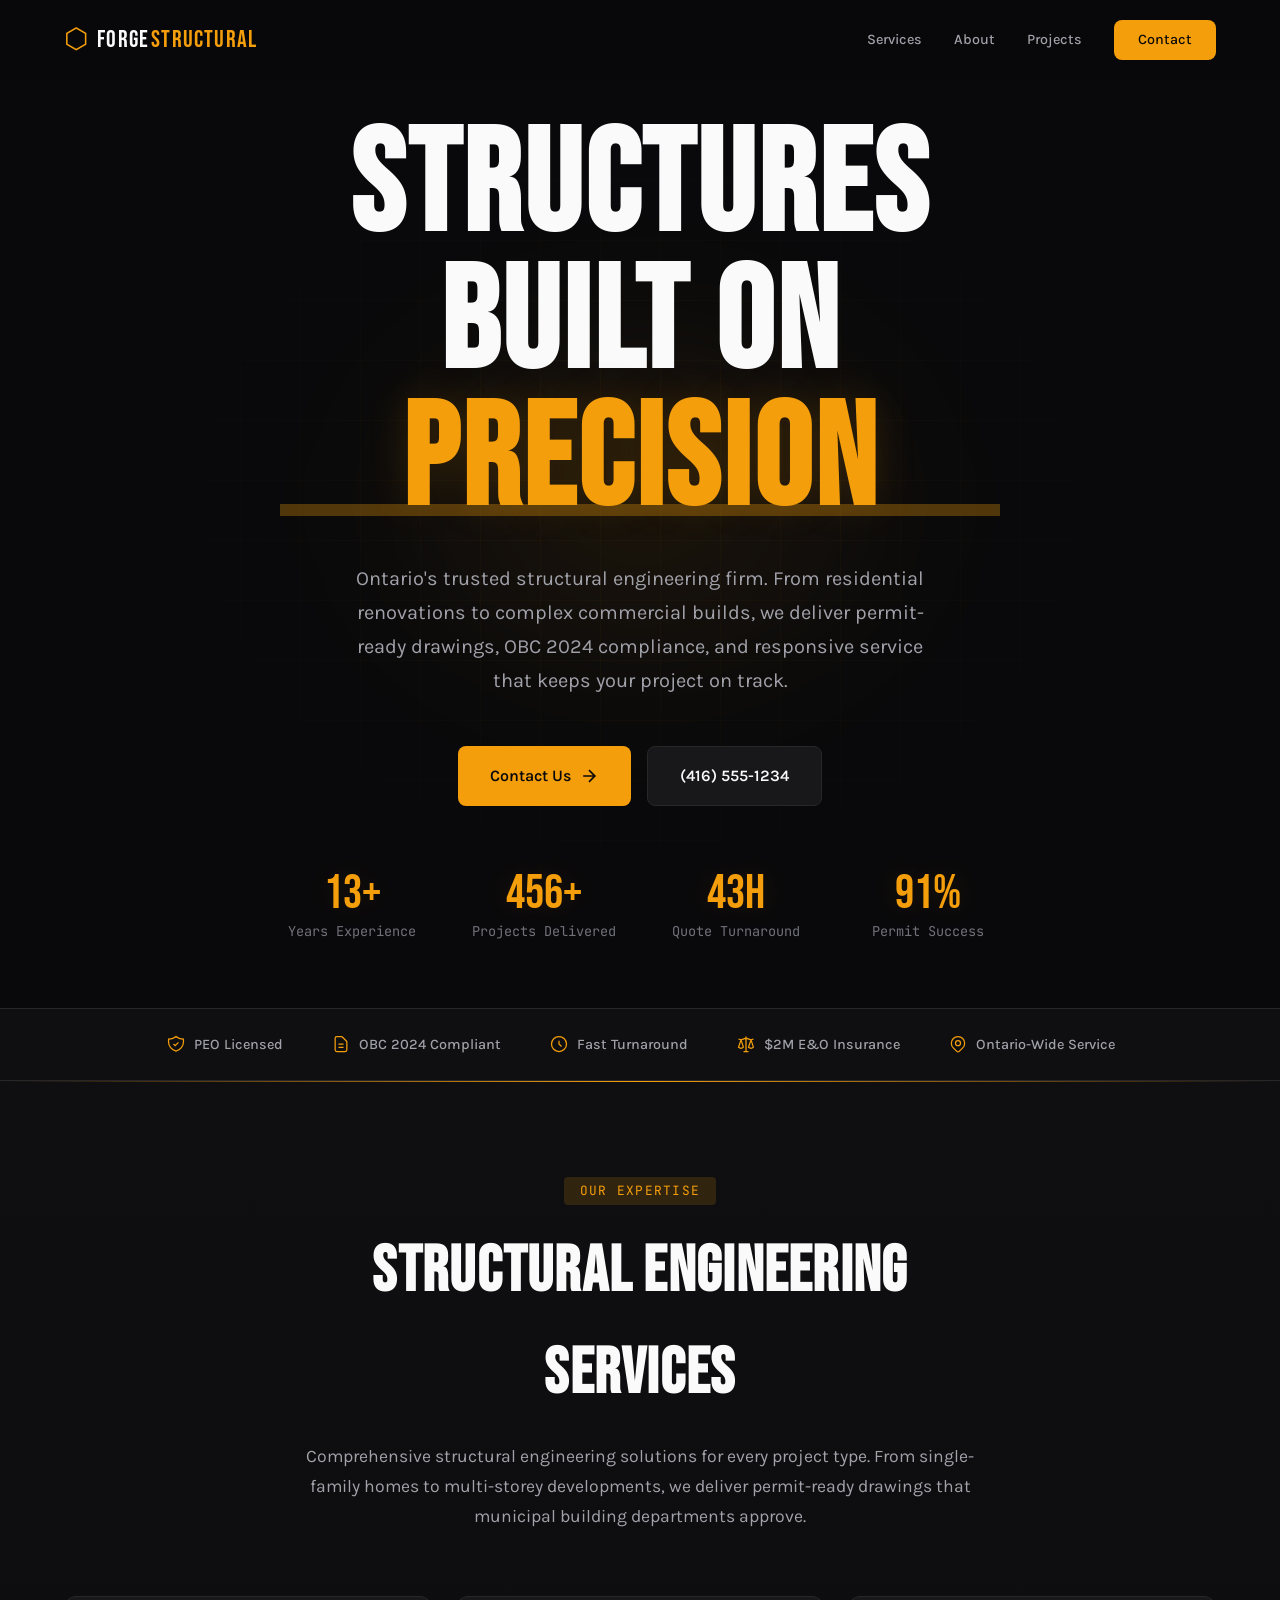
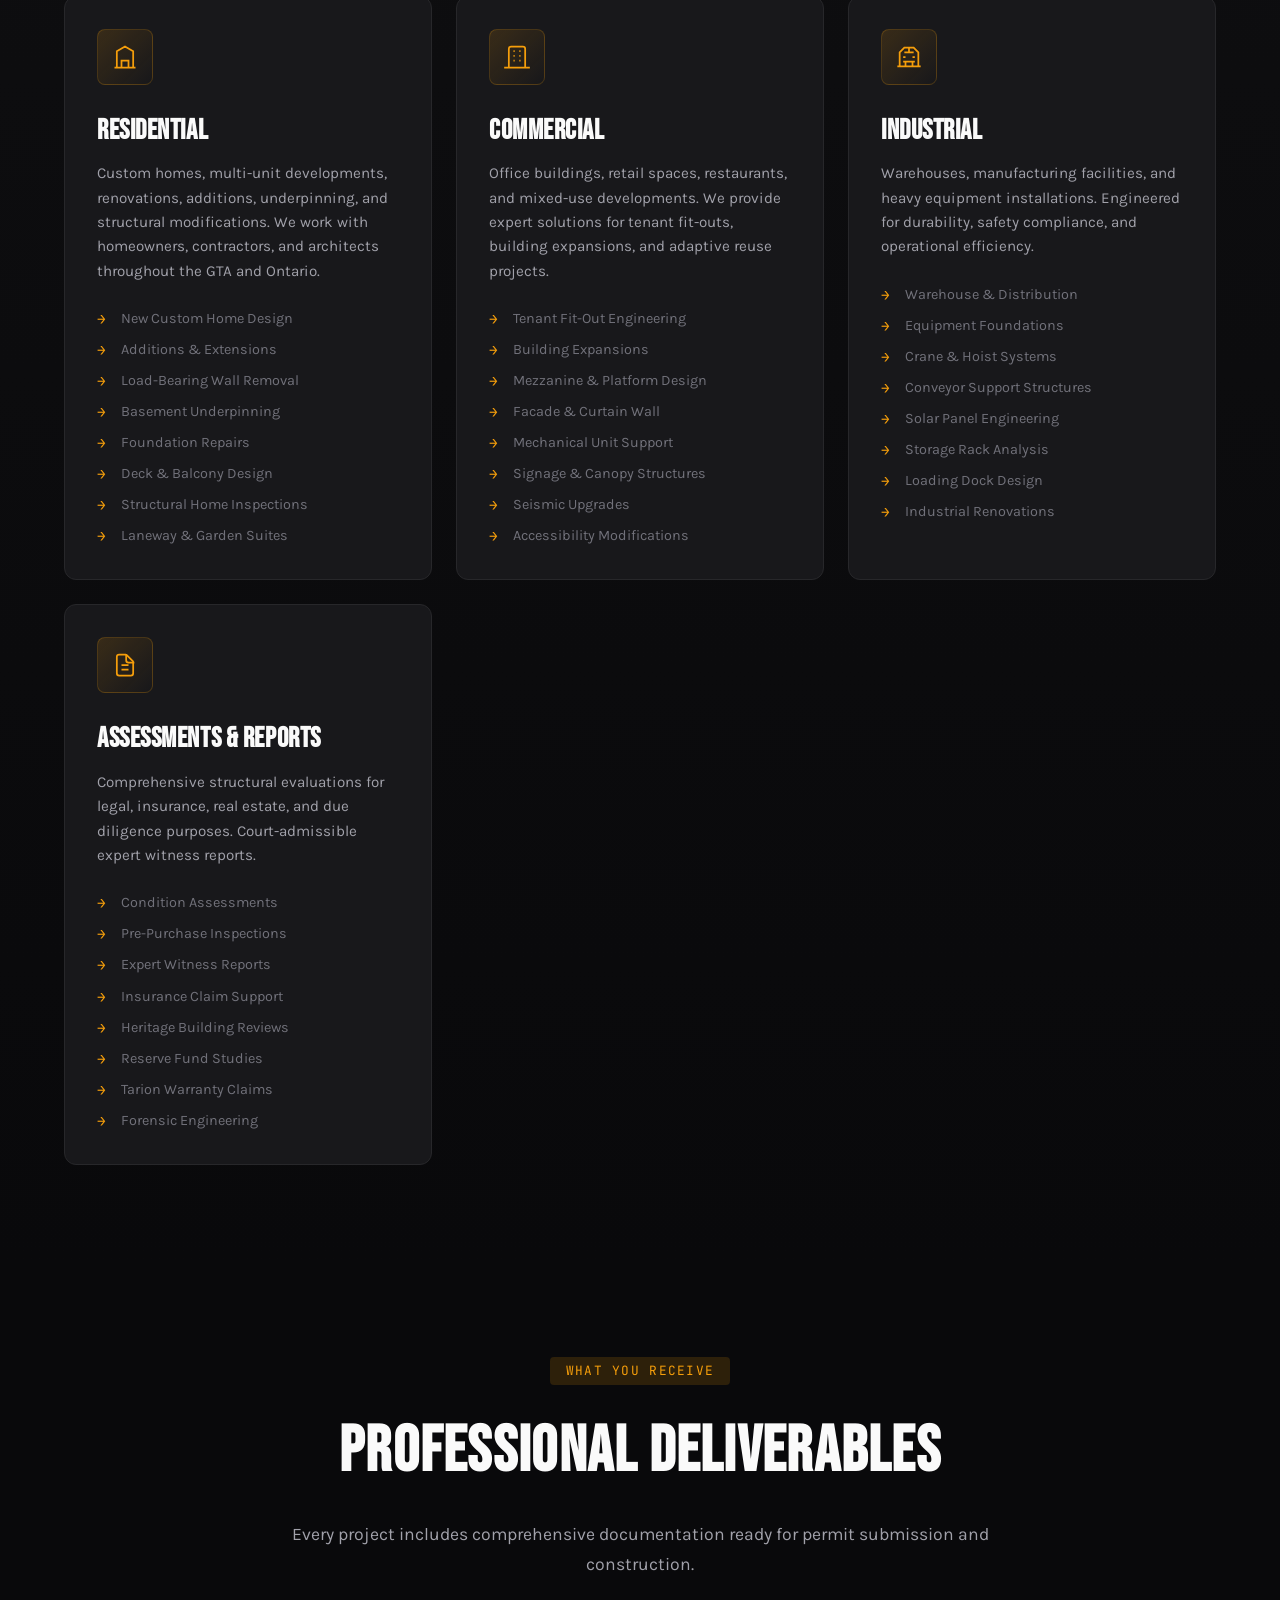
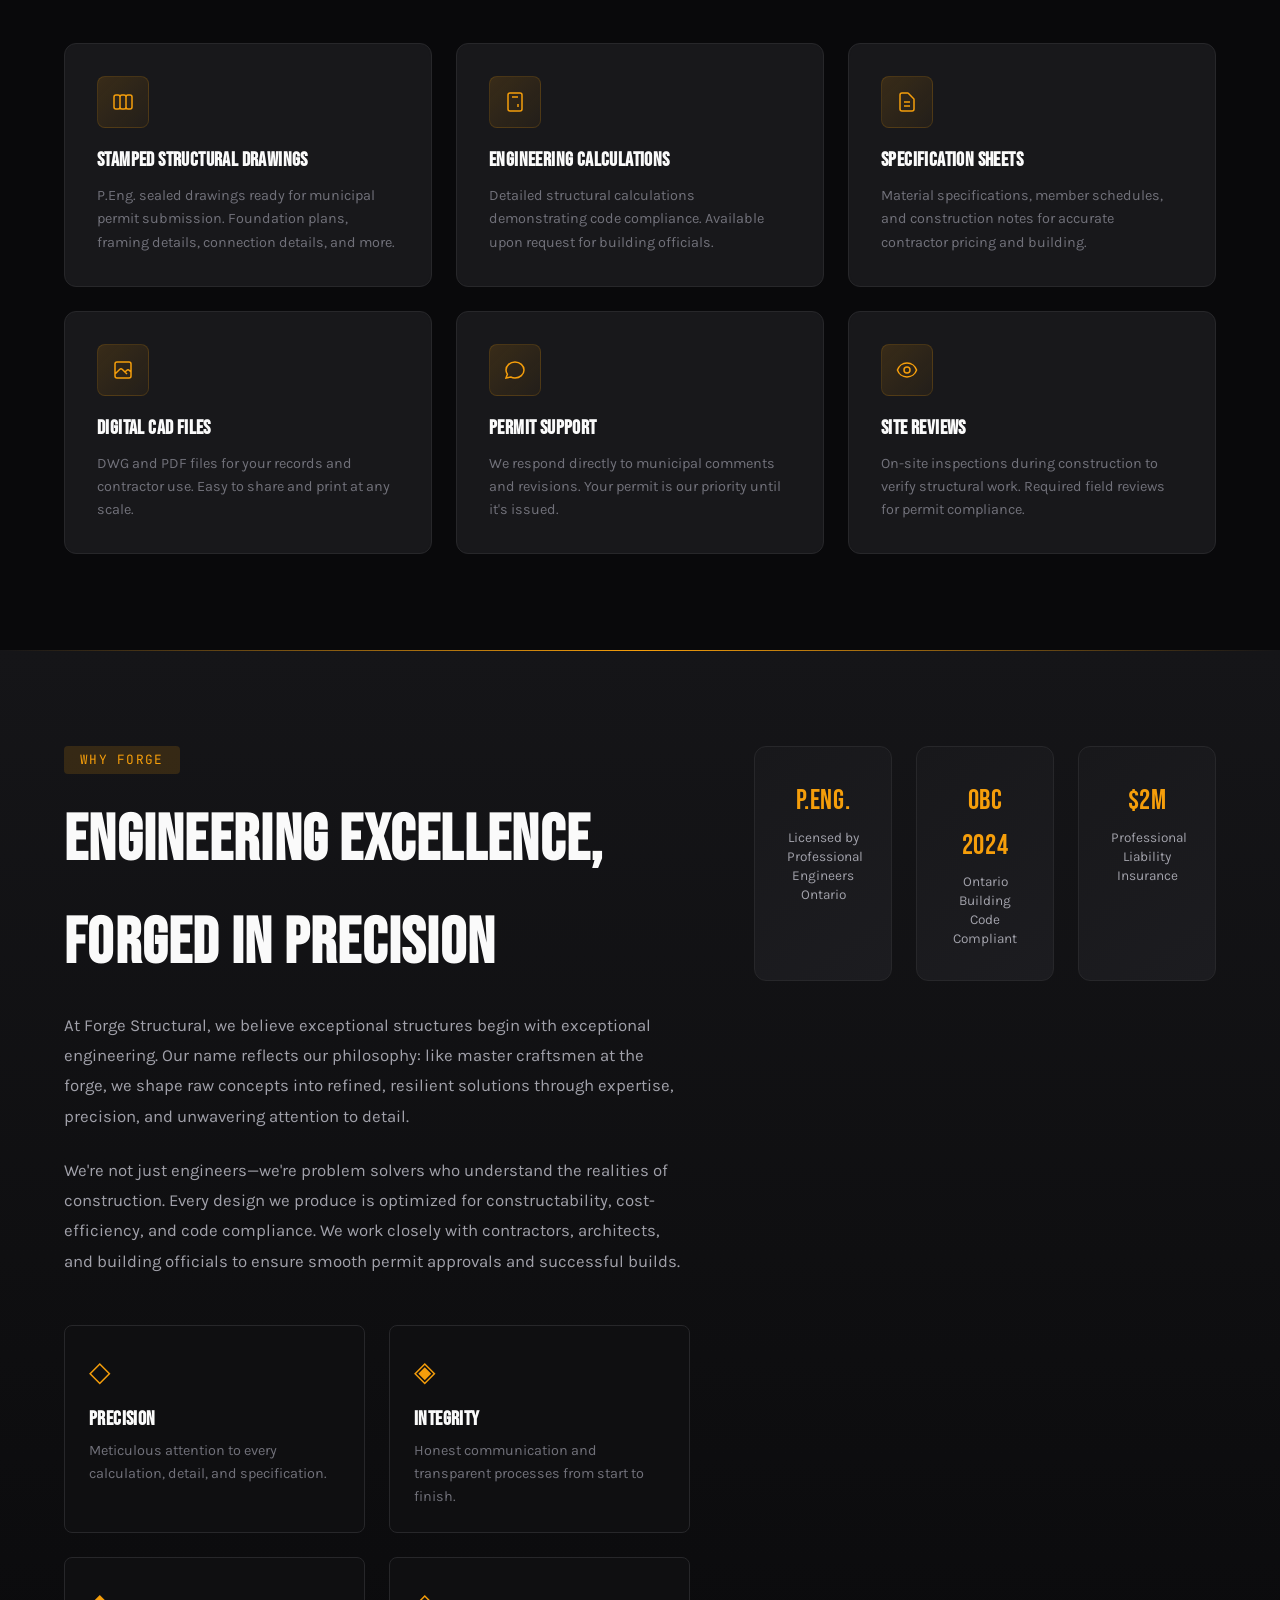
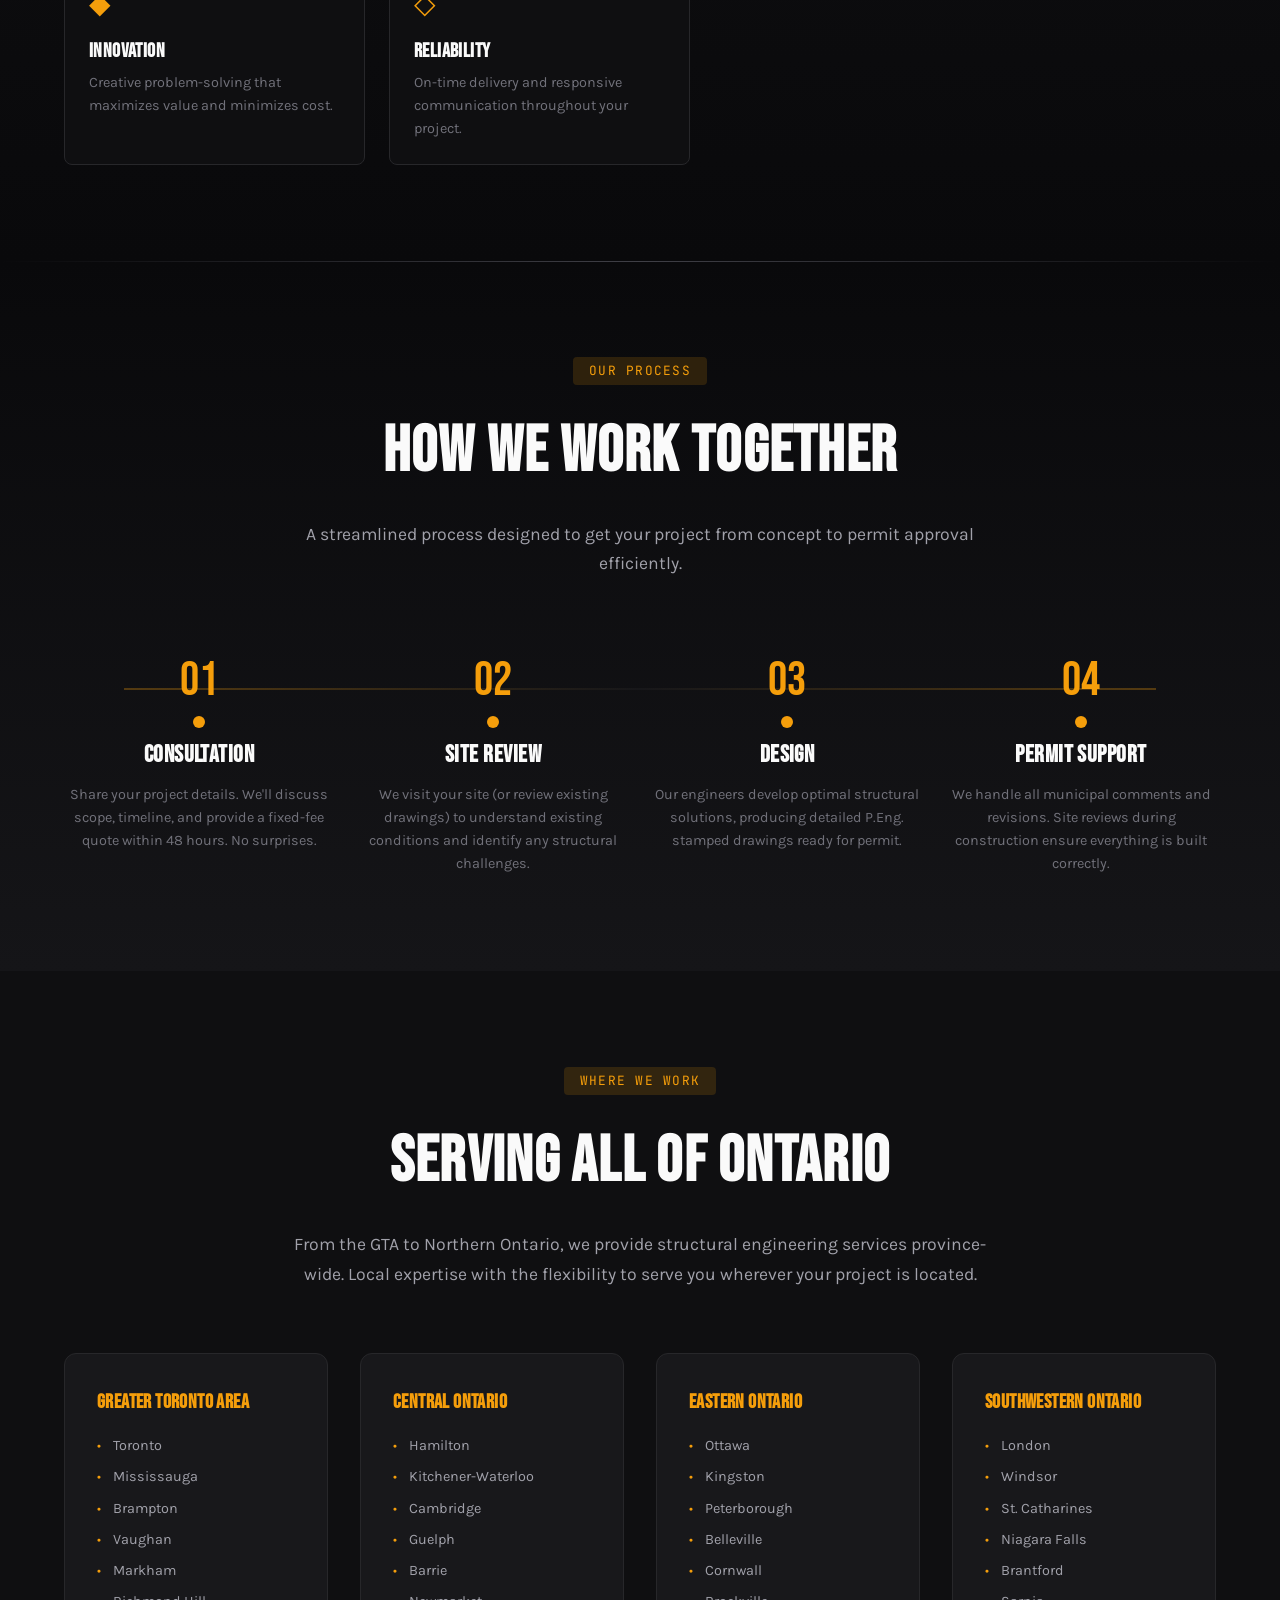
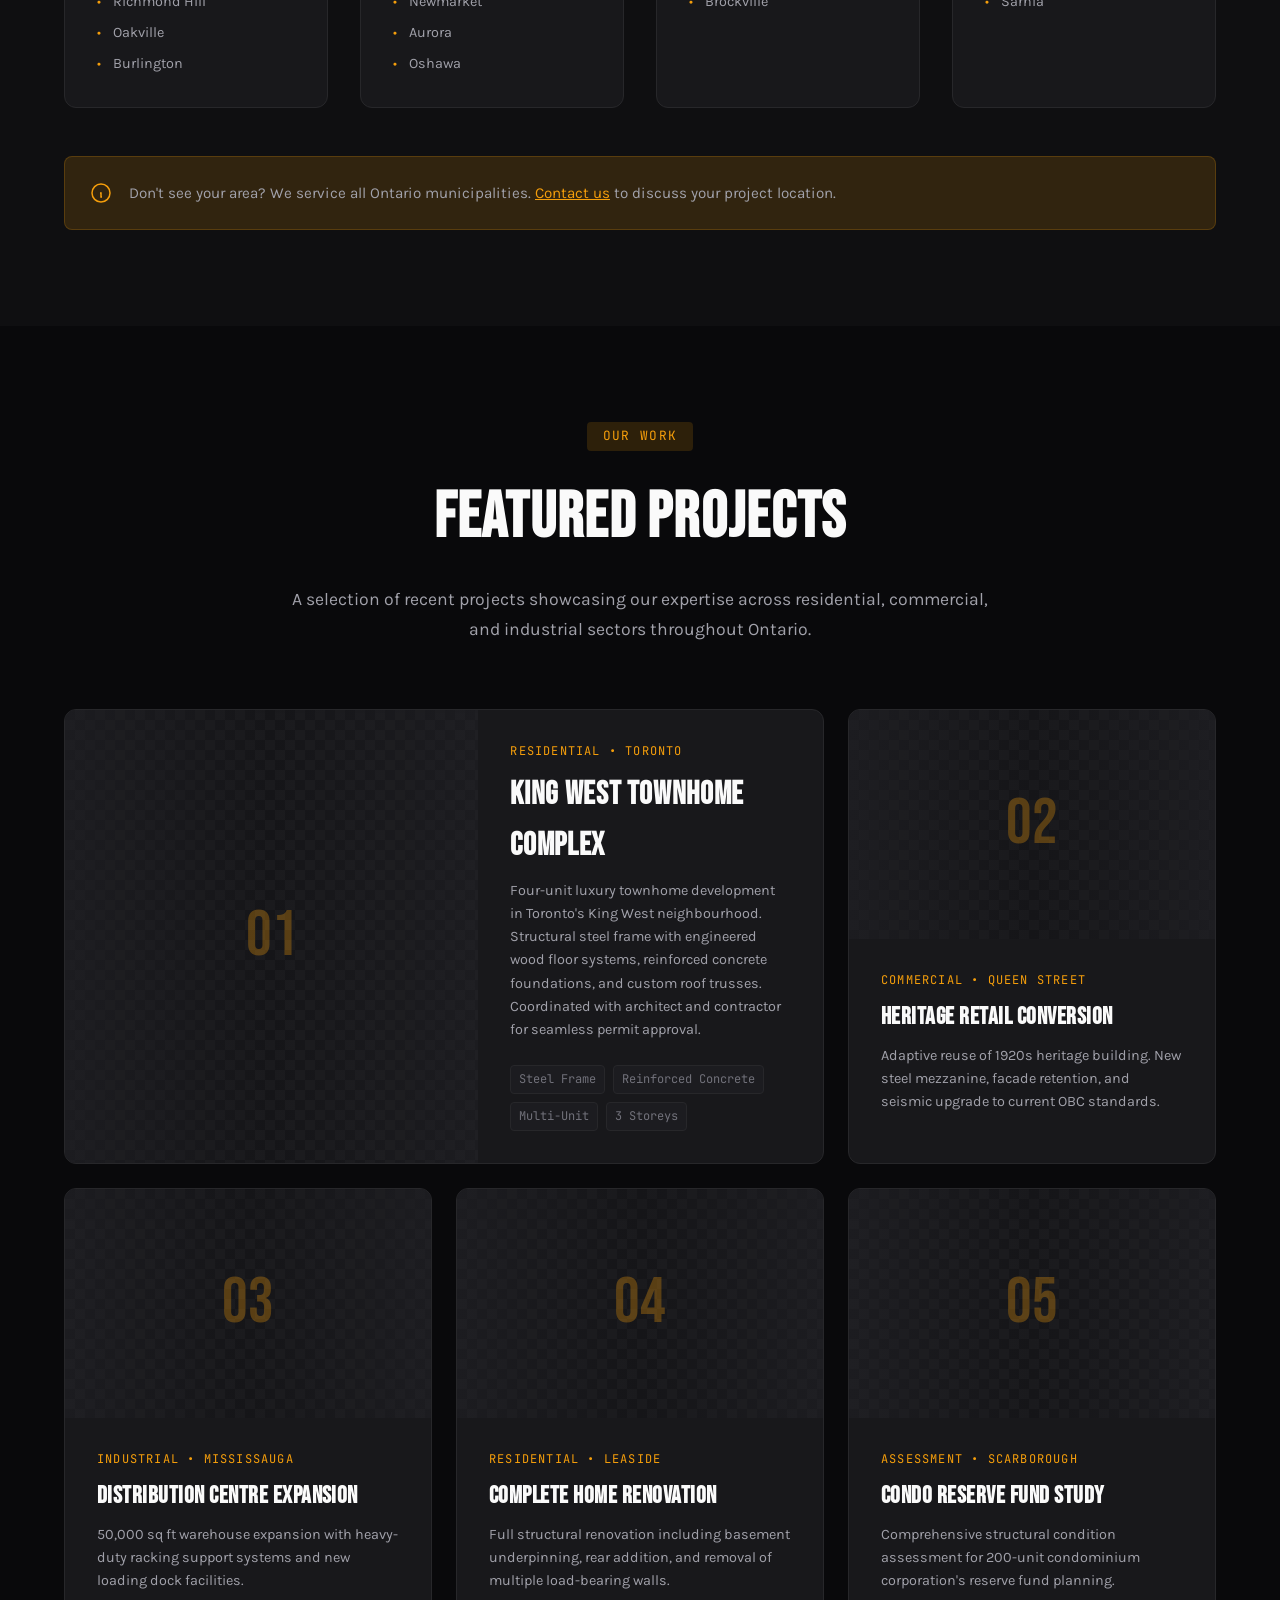
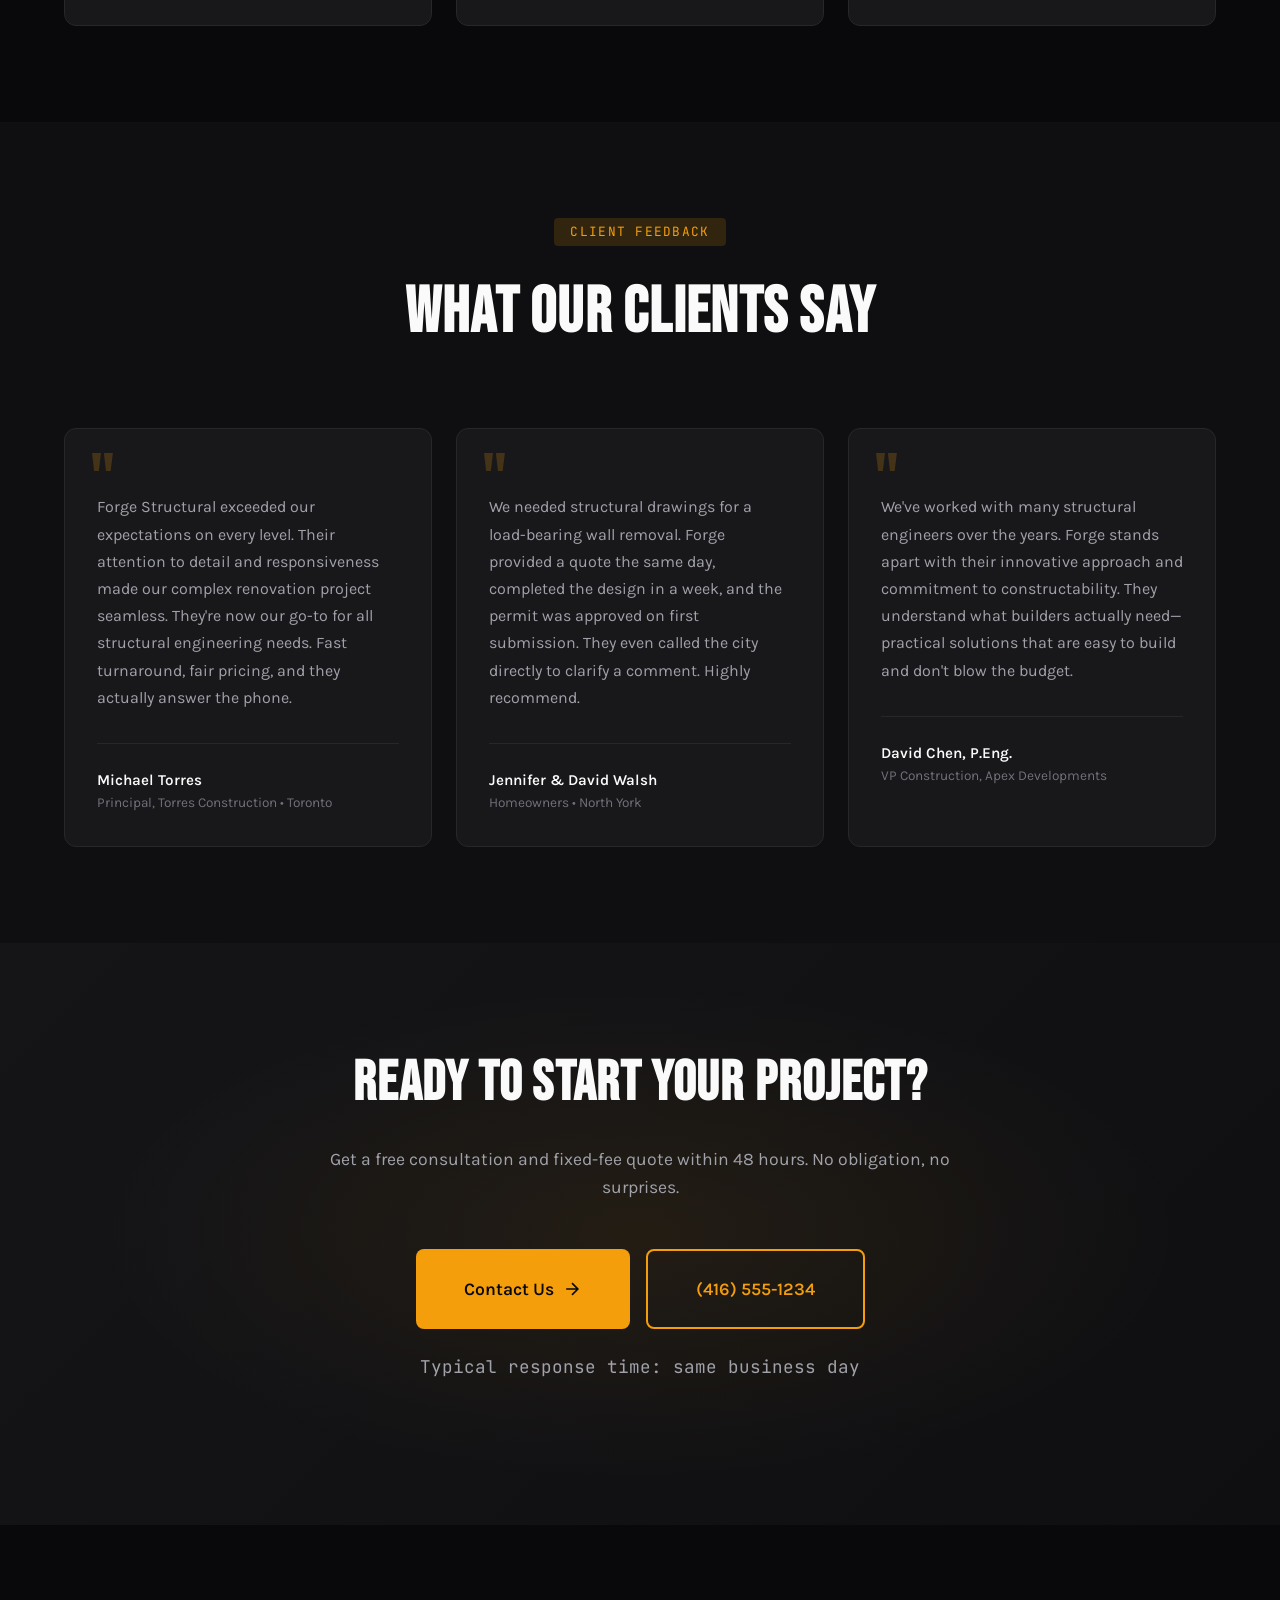
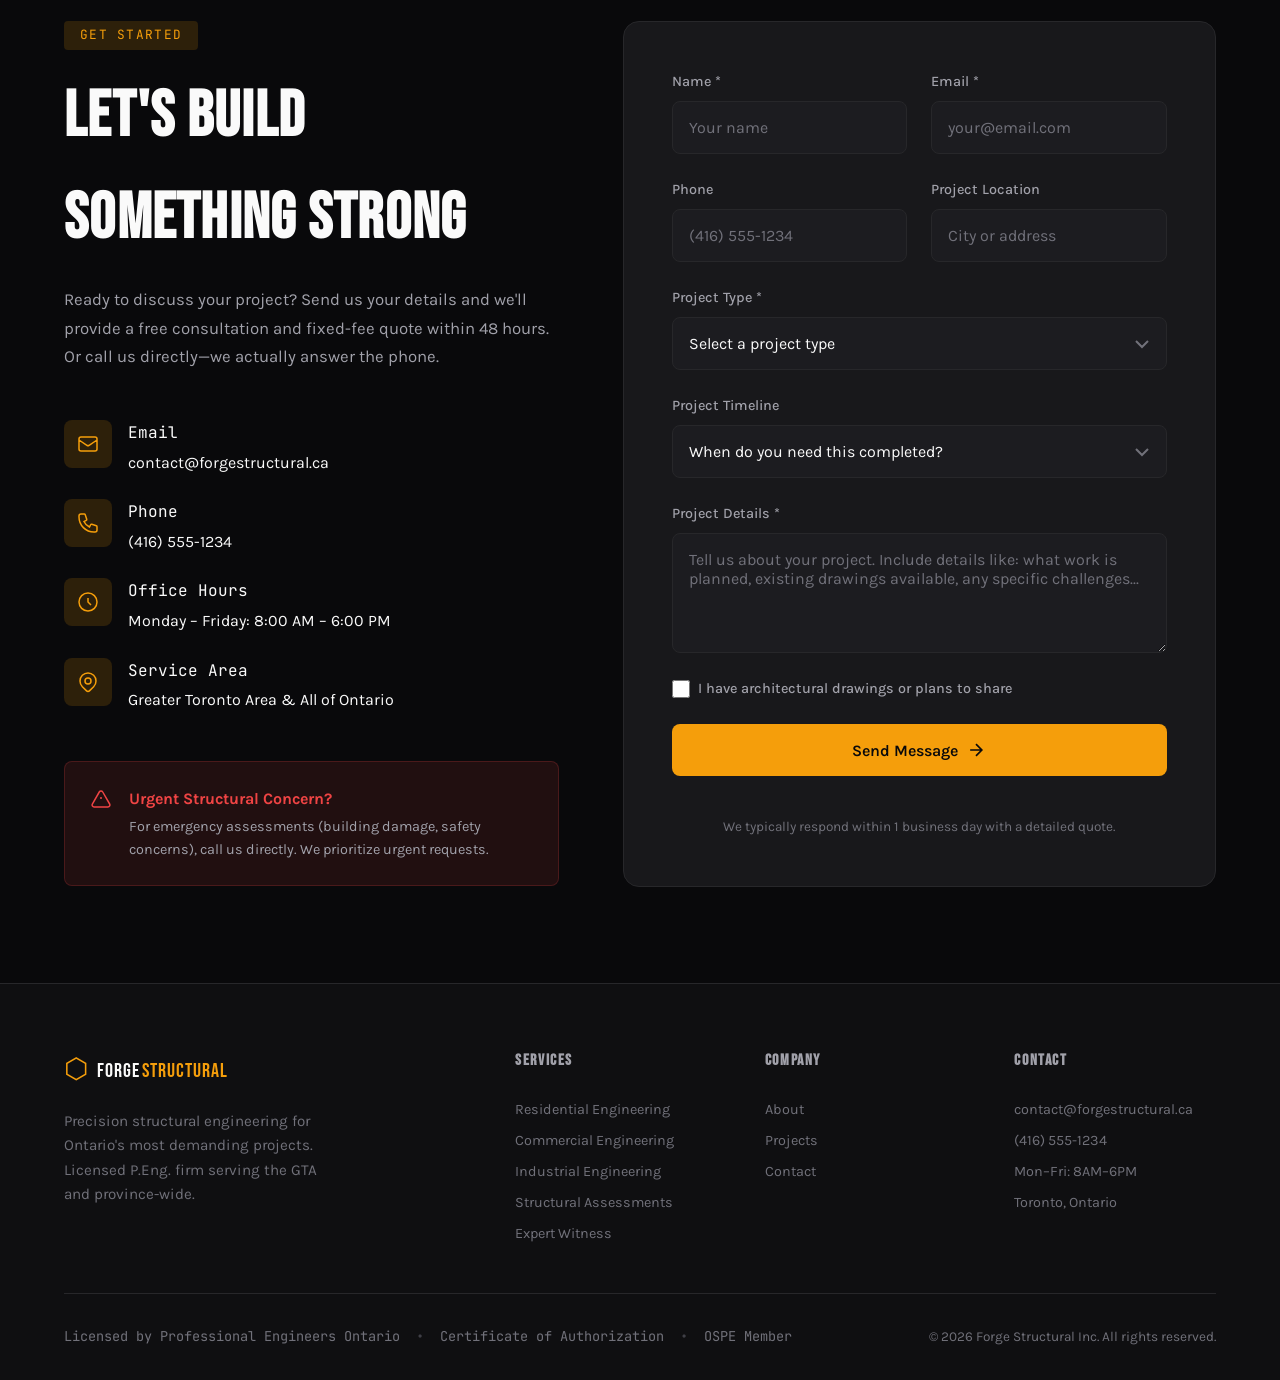
==== index.html @ 1874ff45 "fcx" ====
<!DOCTYPE html>
<html lang="en-CA">
<head>
    <meta charset="UTF-8">
    <meta name="viewport" content="width=device-width, initial-scale=1.0, maximum-scale=5.0">
    <title>Forge Structural</title>
    <link rel="icon" type="image/svg+xml" href="favicon.svg">
    <meta name="description" content="Ontario's trusted structural engineering firm. P.Eng. licensed, OBC 2024 compliant. Residential renovations, load-bearing wall removal, underpinning, commercial & industrial projects. Serving Toronto, GTA, Hamilton, Ottawa. Get permit-ready drawings in 1-2 weeks. Free consultation.">
    <meta name="keywords" content="structural engineer Ontario, structural engineer Toronto, structural engineer GTA, P.Eng Ontario, load bearing wall removal Toronto, basement underpinning Toronto, structural engineering firm Ontario, building permit drawings Ontario, residential structural engineer, commercial structural engineer, industrial structural engineer, structural assessment Ontario, expert witness structural engineer, laneway suite structural, garden suite engineer, OBC 2024 compliance, structural drawings permit, home renovation structural, addition structural engineer, foundation engineer Ontario, steel beam design Toronto, structural inspection Ontario">
    
    <!-- Canonical URL -->
    <link rel="canonical" href="https://forgestructural.ca/">
    
    <!-- Open Graph / Facebook -->
    <meta property="og:type" content="website">
    <meta property="og:url" content="https://forgestructural.ca/">
    <meta property="og:title" content="Structural Engineer Ontario | P.Eng. Licensed | Forge Structural">
    <meta property="og:description" content="Ontario's trusted structural engineering firm. P.Eng. licensed, OBC 2024 compliant. Permit-ready drawings for residential, commercial & industrial projects. Free consultation.">
    <meta property="og:image" content="https://forgestructural.ca/og-image.jpg">
    <meta property="og:locale" content="en_CA">
    <meta property="og:site_name" content="Forge Structural">
    
    <!-- Twitter -->
    <meta name="twitter:card" content="summary_large_image">
    <meta name="twitter:url" content="https://forgestructural.ca/">
    <meta name="twitter:title" content="Structural Engineer Ontario | P.Eng. Licensed | Forge Structural">
    <meta name="twitter:description" content="Ontario's trusted structural engineering firm. P.Eng. licensed, OBC 2024 compliant. Free consultation.">
    <meta name="twitter:image" content="https://forgestructural.ca/og-image.jpg">
    
    <!-- Additional SEO -->
    <meta name="robots" content="index, follow">
    <meta name="author" content="Forge Structural Inc.">
    <meta name="geo.region" content="CA-ON">
    <meta name="geo.placename" content="Toronto">
    <meta name="geo.position" content="43.6532;-79.3832">
    <meta name="ICBM" content="43.6532, -79.3832">
    
    <!-- Theme Color -->
    <meta name="theme-color" content="#09090b">
    <meta name="msapplication-TileColor" content="#f59e0b">
    
    <!-- Fonts -->
    <link rel="preconnect" href="https://fonts.googleapis.com">
    <link rel="preconnect" href="https://fonts.gstatic.com" crossorigin>
    <link href="https://fonts.googleapis.com/css2?family=Bebas+Neue&family=Karla:wght@400;500;600;700&family=JetBrains+Mono:wght@400;500&display=swap" rel="stylesheet">
    
    <link rel="stylesheet" href="styles.css">
    
    <!-- Structured Data / Schema.org -->
    <script type="application/ld+json">
    {
        "@context": "https://schema.org",
        "@type": "ProfessionalService",
        "name": "Forge Structural Inc.",
        "description": "Licensed P.Eng. structural engineering firm serving Ontario. Specializing in residential, commercial, and industrial structural engineering services.",
        "url": "https://forgestructural.ca",
        "telephone": "+1-416-555-1234",
        "email": "contact@forgestructural.ca",
        "address": {
            "@type": "PostalAddress",
            "addressLocality": "Toronto",
            "addressRegion": "ON",
            "addressCountry": "CA"
        },
        "geo": {
            "@type": "GeoCoordinates",
            "latitude": "43.6532",
            "longitude": "-79.3832"
        },
        "areaServed": [
            {"@type": "Province", "name": "Ontario"},
            {"@type": "City", "name": "Toronto"},
            {"@type": "City", "name": "Mississauga"},
            {"@type": "City", "name": "Hamilton"},
            {"@type": "City", "name": "Ottawa"}
        ],
        "serviceType": [
            "Structural Engineering",
            "Residential Structural Engineering",
            "Commercial Structural Engineering",
            "Industrial Structural Engineering",
            "Structural Assessment",
            "Building Permit Drawings",
            "Load Bearing Wall Removal",
            "Basement Underpinning",
            "Expert Witness Services"
        ],
        "priceRange": "$$",
        "openingHours": "Mo-Fr 08:00-18:00",
        "sameAs": [],
        "hasCredential": {
            "@type": "EducationalOccupationalCredential",
            "credentialCategory": "Professional License",
            "name": "Certificate of Authorization - Professional Engineers Ontario"
        }
    }
    </script>
    
</head>
<body>
    <!-- Skip Link for Accessibility -->
    <a href="#main-content" class="skip-link">Skip to main content</a>
    
    <!-- Navigation -->
    <nav class="nav" id="nav" role="navigation" aria-label="Main navigation">
        <div class="nav-container">
            <a href="#" class="nav-logo">
                <span class="logo-icon">⬡</span>
                <span class="logo-text">FORGE<span class="logo-accent">STRUCTURAL</span></span>
            </a>
            <div class="nav-links" id="nav-links">
                <a href="#services">Services</a>
                <a href="#about">About</a>
                <a href="#projects">Projects</a>
                <a href="#contact" class="nav-cta">Contact</a>
            </div>
            <button class="nav-toggle" id="nav-toggle" aria-label="Toggle navigation">
                <span></span>
                <span></span>
                <span></span>
            </button>
        </div>
    </nav>

    <!-- Hero Section -->
    <main id="main-content">
    <section class="hero" id="hero" aria-label="Welcome to Forge Structural">
        <div class="hero-bg">
            <div class="hero-grid"></div>
            <div class="hero-glow"></div>
        </div>
        <div class="hero-content">
            <h1 class="hero-title">
                <span class="title-line">Structures</span>
                <span class="title-line">Built on</span>
                <span class="title-line title-accent">Precision</span>
            </h1>
            <p class="hero-subtitle">
                Ontario's trusted structural engineering firm. From residential renovations to complex commercial builds, we deliver permit-ready drawings, OBC 2024 compliance, and responsive service that keeps your project on track.
            </p>
            <div class="hero-actions">
                <a href="#contact" class="btn btn-primary">
                    Contact Us
                    <svg width="20" height="20" viewBox="0 0 24 24" fill="none" stroke="currentColor" stroke-width="2">
                        <path d="M5 12h14M12 5l7 7-7 7"/>
                    </svg>
                </a>
                <a href="tel:+14165551234" class="btn btn-secondary">
                    (416) 555-1234
                </a>
            </div>
            <div class="hero-stats">
                <div class="stat">
                    <span class="stat-number">15+</span>
                    <span class="stat-label">Years Experience</span>
                </div>
                <div class="stat">
                    <span class="stat-number">500+</span>
                    <span class="stat-label">Projects Delivered</span>
                </div>
                <div class="stat">
                    <span class="stat-number">48h</span>
                    <span class="stat-label">Quote Turnaround</span>
                </div>
                <div class="stat">
                    <span class="stat-number">100%</span>
                    <span class="stat-label">Permit Success</span>
                </div>
            </div>
        </div>
    </section>

    <!-- Trust Bar -->
    <section class="trust-bar">
        <div class="container">
            <div class="trust-items">
                <div class="trust-item">
                    <svg viewBox="0 0 24 24" fill="none" stroke="currentColor" stroke-width="1.5">
                        <path d="M9 12l2 2 4-4m5.618-4.016A11.955 11.955 0 0112 2.944a11.955 11.955 0 01-8.618 3.04A12.02 12.02 0 003 9c0 5.591 3.824 10.29 9 11.622 5.176-1.332 9-6.03 9-11.622 0-1.042-.133-2.052-.382-3.016z"/>
                    </svg>
                    <span>PEO Licensed</span>
                </div>
                <div class="trust-item">
                    <svg viewBox="0 0 24 24" fill="none" stroke="currentColor" stroke-width="1.5">
                        <path d="M9 12h6m-6 4h6m2 5H7a2 2 0 01-2-2V5a2 2 0 012-2h5.586a1 1 0 01.707.293l5.414 5.414a1 1 0 01.293.707V19a2 2 0 01-2 2z"/>
                    </svg>
                    <span>OBC 2024 Compliant</span>
                </div>
                <div class="trust-item">
                    <svg viewBox="0 0 24 24" fill="none" stroke="currentColor" stroke-width="1.5">
                        <path d="M12 8v4l3 3m6-3a9 9 0 11-18 0 9 9 0 0118 0z"/>
                    </svg>
                    <span>Fast Turnaround</span>
                </div>
                <div class="trust-item">
                    <svg viewBox="0 0 24 24" fill="none" stroke="currentColor" stroke-width="1.5">
                        <path d="M3 6l3 1m0 0l-3 9a5.002 5.002 0 006.001 0M6 7l3 9M6 7l6-2m6 2l3-1m-3 1l-3 9a5.002 5.002 0 006.001 0M18 7l3 9m-3-9l-6-2m0-2v2m0 16V5m0 16H9m3 0h3"/>
                    </svg>
                    <span>$2M E&O Insurance</span>
                </div>
                <div class="trust-item">
                    <svg viewBox="0 0 24 24" fill="none" stroke="currentColor" stroke-width="1.5">
                        <path d="M17.657 16.657L13.414 20.9a1.998 1.998 0 01-2.827 0l-4.244-4.243a8 8 0 1111.314 0z"/>
                        <path d="M15 11a3 3 0 11-6 0 3 3 0 016 0z"/>
                    </svg>
                    <span>Ontario-Wide Service</span>
                </div>
            </div>
        </div>
    </section>

    <!-- Services Section -->
    <section class="services" id="services">
        <div class="container">
            <div class="section-header">
                <span class="section-tag">Our Expertise</span>
                <h2 class="section-title">Structural Engineering Services</h2>
                <p class="section-description">
                    Comprehensive structural engineering solutions for every project type. From single-family homes to multi-storey developments, we deliver permit-ready drawings that municipal building departments approve.
                </p>
            </div>
            
            <div class="services-grid">
                <div class="service-card">
                    <div class="service-icon">
                        <svg viewBox="0 0 24 24" fill="none" stroke="currentColor" stroke-width="1.5">
                            <path d="M3 21h18M5 21V7l7-4 7 4v14M9 21v-6h6v6M9 9h.01M15 9h.01M9 13h.01M15 13h.01"/>
                        </svg>
                    </div>
                    <h3 class="service-title">Residential</h3>
                    <p class="service-desc">Custom homes, multi-unit developments, renovations, additions, underpinning, and structural modifications. We work with homeowners, contractors, and architects throughout the GTA and Ontario.</p>
                    <ul class="service-list">
                        <li>New Custom Home Design</li>
                        <li>Additions & Extensions</li>
                        <li>Load-Bearing Wall Removal</li>
                        <li>Basement Underpinning</li>
                        <li>Foundation Repairs</li>
                        <li>Deck & Balcony Design</li>
                        <li>Structural Home Inspections</li>
                        <li>Laneway & Garden Suites</li>
                    </ul>
                </div>

                <div class="service-card">
                    <div class="service-icon">
                        <svg viewBox="0 0 24 24" fill="none" stroke="currentColor" stroke-width="1.5">
                            <path d="M19 21V5a2 2 0 00-2-2H7a2 2 0 00-2 2v16M1 21h22M9 7h1M9 11h1M9 15h1M14 7h1M14 11h1M14 15h1"/>
                        </svg>
                    </div>
                    <h3 class="service-title">Commercial</h3>
                    <p class="service-desc">Office buildings, retail spaces, restaurants, and mixed-use developments. We provide expert solutions for tenant fit-outs, building expansions, and adaptive reuse projects.</p>
                    <ul class="service-list">
                        <li>Tenant Fit-Out Engineering</li>
                        <li>Building Expansions</li>
                        <li>Mezzanine & Platform Design</li>
                        <li>Facade & Curtain Wall</li>
                        <li>Mechanical Unit Support</li>
                        <li>Signage & Canopy Structures</li>
                        <li>Seismic Upgrades</li>
                        <li>Accessibility Modifications</li>
                    </ul>
                </div>

                <div class="service-card">
                    <div class="service-icon">
                        <svg viewBox="0 0 24 24" fill="none" stroke="currentColor" stroke-width="1.5">
                            <path d="M2 20h20M4 20V8l4-4h8l4 4v12M12 4v4M8 8h8M9 20v-4h6v4M7 12h2M15 12h2M7 16h2M15 16h2"/>
                        </svg>
                    </div>
                    <h3 class="service-title">Industrial</h3>
                    <p class="service-desc">Warehouses, manufacturing facilities, and heavy equipment installations. Engineered for durability, safety compliance, and operational efficiency.</p>
                    <ul class="service-list">
                        <li>Warehouse & Distribution</li>
                        <li>Equipment Foundations</li>
                        <li>Crane & Hoist Systems</li>
                        <li>Conveyor Support Structures</li>
                        <li>Solar Panel Engineering</li>
                        <li>Storage Rack Analysis</li>
                        <li>Loading Dock Design</li>
                        <li>Industrial Renovations</li>
                    </ul>
                </div>

                <div class="service-card">
                    <div class="service-icon">
                        <svg viewBox="0 0 24 24" fill="none" stroke="currentColor" stroke-width="1.5">
                            <path d="M9 12h6M9 16h6M17 21H7a2 2 0 01-2-2V5a2 2 0 012-2h5.586a1 1 0 01.707.293l5.414 5.414a1 1 0 01.293.707V19a2 2 0 01-2 2z"/>
                            <path d="M13 3v5a2 2 0 002 2h5"/>
                        </svg>
                    </div>
                    <h3 class="service-title">Assessments & Reports</h3>
                    <p class="service-desc">Comprehensive structural evaluations for legal, insurance, real estate, and due diligence purposes. Court-admissible expert witness reports.</p>
                    <ul class="service-list">
                        <li>Condition Assessments</li>
                        <li>Pre-Purchase Inspections</li>
                        <li>Expert Witness Reports</li>
                        <li>Insurance Claim Support</li>
                        <li>Heritage Building Reviews</li>
                        <li>Reserve Fund Studies</li>
                        <li>Tarion Warranty Claims</li>
                        <li>Forensic Engineering</li>
                    </ul>
                </div>
            </div>
        </div>
    </section>

    <!-- What You Get Section -->
    <section class="deliverables">
        <div class="container">
            <div class="section-header">
                <span class="section-tag">What You Receive</span>
                <h2 class="section-title">Professional Deliverables</h2>
                <p class="section-description">Every project includes comprehensive documentation ready for permit submission and construction.</p>
            </div>
            
            <div class="deliverables-grid">
                <div class="deliverable-item">
                    <div class="deliverable-icon">
                        <svg viewBox="0 0 24 24" fill="none" stroke="currentColor" stroke-width="1.5">
                            <path d="M9 17V7m0 10a2 2 0 01-2 2H5a2 2 0 01-2-2V7a2 2 0 012-2h2a2 2 0 012 2m0 10a2 2 0 002 2h2a2 2 0 002-2M9 7a2 2 0 012-2h2a2 2 0 012 2m0 10V7m0 10a2 2 0 002 2h2a2 2 0 002-2V7a2 2 0 00-2-2h-2a2 2 0 00-2 2"/>
                        </svg>
                    </div>
                    <h4>Stamped Structural Drawings</h4>
                    <p>P.Eng. sealed drawings ready for municipal permit submission. Foundation plans, framing details, connection details, and more.</p>
                </div>
                <div class="deliverable-item">
                    <div class="deliverable-icon">
                        <svg viewBox="0 0 24 24" fill="none" stroke="currentColor" stroke-width="1.5">
                            <path d="M9 7h6m0 10v-3m-3 3h.01M9 17h.01M9 14h.01M12 14h.01M15 11h.01M12 11h.01M9 11h.01M7 21h10a2 2 0 002-2V5a2 2 0 00-2-2H7a2 2 0 00-2 2v14a2 2 0 002 2z"/>
                        </svg>
                    </div>
                    <h4>Engineering Calculations</h4>
                    <p>Detailed structural calculations demonstrating code compliance. Available upon request for building officials.</p>
                </div>
                <div class="deliverable-item">
                    <div class="deliverable-icon">
                        <svg viewBox="0 0 24 24" fill="none" stroke="currentColor" stroke-width="1.5">
                            <path d="M9 12h6m-6 4h6m2 5H7a2 2 0 01-2-2V5a2 2 0 012-2h5.586a1 1 0 01.707.293l5.414 5.414a1 1 0 01.293.707V19a2 2 0 01-2 2z"/>
                        </svg>
                    </div>
                    <h4>Specification Sheets</h4>
                    <p>Material specifications, member schedules, and construction notes for accurate contractor pricing and building.</p>
                </div>
                <div class="deliverable-item">
                    <div class="deliverable-icon">
                        <svg viewBox="0 0 24 24" fill="none" stroke="currentColor" stroke-width="1.5">
                            <path d="M4 16l4.586-4.586a2 2 0 012.828 0L16 16m-2-2l1.586-1.586a2 2 0 012.828 0L20 14m-6-6h.01M6 20h12a2 2 0 002-2V6a2 2 0 00-2-2H6a2 2 0 00-2 2v12a2 2 0 002 2z"/>
                        </svg>
                    </div>
                    <h4>Digital CAD Files</h4>
                    <p>DWG and PDF files for your records and contractor use. Easy to share and print at any scale.</p>
                </div>
                <div class="deliverable-item">
                    <div class="deliverable-icon">
                        <svg viewBox="0 0 24 24" fill="none" stroke="currentColor" stroke-width="1.5">
                            <path d="M8 12h.01M12 12h.01M16 12h.01M21 12c0 4.418-4.03 8-9 8a9.863 9.863 0 01-4.255-.949L3 20l1.395-3.72C3.512 15.042 3 13.574 3 12c0-4.418 4.03-8 9-8s9 3.582 9 8z"/>
                        </svg>
                    </div>
                    <h4>Permit Support</h4>
                    <p>We respond directly to municipal comments and revisions. Your permit is our priority until it's issued.</p>
                </div>
                <div class="deliverable-item">
                    <div class="deliverable-icon">
                        <svg viewBox="0 0 24 24" fill="none" stroke="currentColor" stroke-width="1.5">
                            <path d="M15 12a3 3 0 11-6 0 3 3 0 016 0z"/>
                            <path d="M2.458 12C3.732 7.943 7.523 5 12 5c4.478 0 8.268 2.943 9.542 7-1.274 4.057-5.064 7-9.542 7-4.477 0-8.268-2.943-9.542-7z"/>
                        </svg>
                    </div>
                    <h4>Site Reviews</h4>
                    <p>On-site inspections during construction to verify structural work. Required field reviews for permit compliance.</p>
                </div>
            </div>
        </div>
    </section>

    <!-- About Section -->
    <section class="about" id="about">
        <div class="container">
            <div class="about-grid">
                <div class="about-content">
                    <span class="section-tag">Why Forge</span>
                    <h2 class="section-title">Engineering Excellence,<br>Forged in Precision</h2>
                    <p class="about-text">
                        At Forge Structural, we believe exceptional structures begin with exceptional engineering. Our name reflects our philosophy: like master craftsmen at the forge, we shape raw concepts into refined, resilient solutions through expertise, precision, and unwavering attention to detail.
                    </p>
                    <p class="about-text">
                        We're not just engineers—we're problem solvers who understand the realities of construction. Every design we produce is optimized for constructability, cost-efficiency, and code compliance. We work closely with contractors, architects, and building officials to ensure smooth permit approvals and successful builds.
                    </p>
                    
                    <div class="values-grid">
                        <div class="value-item">
                            <div class="value-icon">◇</div>
                            <h4>Precision</h4>
                            <p>Meticulous attention to every calculation, detail, and specification.</p>
                        </div>
                        <div class="value-item">
                            <div class="value-icon">◈</div>
                            <h4>Integrity</h4>
                            <p>Honest communication and transparent processes from start to finish.</p>
                        </div>
                        <div class="value-item">
                            <div class="value-icon">◆</div>
                            <h4>Innovation</h4>
                            <p>Creative problem-solving that maximizes value and minimizes cost.</p>
                        </div>
                        <div class="value-item">
                            <div class="value-icon">◇</div>
                            <h4>Reliability</h4>
                            <p>On-time delivery and responsive communication throughout your project.</p>
                        </div>
                    </div>
                </div>
                
                <div class="about-credentials">
                    <div class="credential-card">
                        <div class="credential-number">P.Eng.</div>
                        <div class="credential-label">Licensed by Professional Engineers Ontario</div>
                    </div>
                    <div class="credential-card">
                        <div class="credential-number">OBC 2024</div>
                        <div class="credential-label">Ontario Building Code Compliant</div>
                    </div>
                    <div class="credential-card">
                        <div class="credential-number">$2M</div>
                        <div class="credential-label">Professional Liability Insurance</div>
                    </div>
                </div>
            </div>
        </div>
    </section>

    <!-- Process Section -->
    <section class="process">
        <div class="container">
            <div class="section-header">
                <span class="section-tag">Our Process</span>
                <h2 class="section-title">How We Work Together</h2>
                <p class="section-description">A streamlined process designed to get your project from concept to permit approval efficiently.</p>
            </div>
            
            <div class="process-timeline">
                <div class="process-step">
                    <div class="step-number">01</div>
                    <h3>Consultation</h3>
                    <p>Share your project details. We'll discuss scope, timeline, and provide a fixed-fee quote within 48 hours. No surprises.</p>
                </div>
                <div class="process-step">
                    <div class="step-number">02</div>
                    <h3>Site Review</h3>
                    <p>We visit your site (or review existing drawings) to understand existing conditions and identify any structural challenges.</p>
                </div>
                <div class="process-step">
                    <div class="step-number">03</div>
                    <h3>Design</h3>
                    <p>Our engineers develop optimal structural solutions, producing detailed P.Eng. stamped drawings ready for permit.</p>
                </div>
                <div class="process-step">
                    <div class="step-number">04</div>
                    <h3>Permit Support</h3>
                    <p>We handle all municipal comments and revisions. Site reviews during construction ensure everything is built correctly.</p>
                </div>
            </div>
        </div>
    </section>

    <!-- Service Areas Section -->
    <section class="service-areas" id="areas">
        <div class="container">
            <div class="section-header">
                <span class="section-tag">Where We Work</span>
                <h2 class="section-title">Serving All of Ontario</h2>
                <p class="section-description">From the GTA to Northern Ontario, we provide structural engineering services province-wide. Local expertise with the flexibility to serve you wherever your project is located.</p>
            </div>
            
            <div class="areas-grid">
                <div class="area-region">
                    <h4>Greater Toronto Area</h4>
                    <ul>
                        <li>Toronto</li>
                        <li>Mississauga</li>
                        <li>Brampton</li>
                        <li>Vaughan</li>
                        <li>Markham</li>
                        <li>Richmond Hill</li>
                        <li>Oakville</li>
                        <li>Burlington</li>
                    </ul>
                </div>
                <div class="area-region">
                    <h4>Central Ontario</h4>
                    <ul>
                        <li>Hamilton</li>
                        <li>Kitchener-Waterloo</li>
                        <li>Cambridge</li>
                        <li>Guelph</li>
                        <li>Barrie</li>
                        <li>Newmarket</li>
                        <li>Aurora</li>
                        <li>Oshawa</li>
                    </ul>
                </div>
                <div class="area-region">
                    <h4>Eastern Ontario</h4>
                    <ul>
                        <li>Ottawa</li>
                        <li>Kingston</li>
                        <li>Peterborough</li>
                        <li>Belleville</li>
                        <li>Cornwall</li>
                        <li>Brockville</li>
                    </ul>
                </div>
                <div class="area-region">
                    <h4>Southwestern Ontario</h4>
                    <ul>
                        <li>London</li>
                        <li>Windsor</li>
                        <li>St. Catharines</li>
                        <li>Niagara Falls</li>
                        <li>Brantford</li>
                        <li>Sarnia</li>
                    </ul>
                </div>
            </div>
            
            <div class="areas-note">
                <svg viewBox="0 0 24 24" fill="none" stroke="currentColor" stroke-width="1.5">
                    <path d="M13 16h-1v-4h-1m1-4h.01M21 12a9 9 0 11-18 0 9 9 0 0118 0z"/>
                </svg>
                <p>Don't see your area? We service all Ontario municipalities. <a href="#contact">Contact us</a> to discuss your project location.</p>
            </div>
        </div>
    </section>

    <!-- Projects Section -->
    <section class="projects" id="projects">
        <div class="container">
            <div class="section-header">
                <span class="section-tag">Our Work</span>
                <h2 class="section-title">Featured Projects</h2>
                <p class="section-description">
                    A selection of recent projects showcasing our expertise across residential, commercial, and industrial sectors throughout Ontario.
                </p>
            </div>
            
            <div class="projects-grid">
                <div class="project-card project-large">
                    <div class="project-image">
                        <div class="project-placeholder">
                            <span>01</span>
                        </div>
                    </div>
                    <div class="project-info">
                        <span class="project-category">Residential • Toronto</span>
                        <h3 class="project-title">King West Townhome Complex</h3>
                        <p class="project-desc">Four-unit luxury townhome development in Toronto's King West neighbourhood. Structural steel frame with engineered wood floor systems, reinforced concrete foundations, and custom roof trusses. Coordinated with architect and contractor for seamless permit approval.</p>
                        <div class="project-tags">
                            <span>Steel Frame</span>
                            <span>Reinforced Concrete</span>
                            <span>Multi-Unit</span>
                            <span>3 Storeys</span>
                        </div>
                    </div>
                </div>

                <div class="project-card">
                    <div class="project-image">
                        <div class="project-placeholder">
                            <span>02</span>
                        </div>
                    </div>
                    <div class="project-info">
                        <span class="project-category">Commercial • Queen Street</span>
                        <h3 class="project-title">Heritage Retail Conversion</h3>
                        <p class="project-desc">Adaptive reuse of 1920s heritage building. New steel mezzanine, facade retention, and seismic upgrade to current OBC standards.</p>
                    </div>
                </div>

                <div class="project-card">
                    <div class="project-image">
                        <div class="project-placeholder">
                            <span>03</span>
                        </div>
                    </div>
                    <div class="project-info">
                        <span class="project-category">Industrial • Mississauga</span>
                        <h3 class="project-title">Distribution Centre Expansion</h3>
                        <p class="project-desc">50,000 sq ft warehouse expansion with heavy-duty racking support systems and new loading dock facilities.</p>
                    </div>
                </div>

                <div class="project-card">
                    <div class="project-image">
                        <div class="project-placeholder">
                            <span>04</span>
                        </div>
                    </div>
                    <div class="project-info">
                        <span class="project-category">Residential • Leaside</span>
                        <h3 class="project-title">Complete Home Renovation</h3>
                        <p class="project-desc">Full structural renovation including basement underpinning, rear addition, and removal of multiple load-bearing walls.</p>
                    </div>
                </div>

                <div class="project-card">
                    <div class="project-image">
                        <div class="project-placeholder">
                            <span>05</span>
                        </div>
                    </div>
                    <div class="project-info">
                        <span class="project-category">Assessment • Scarborough</span>
                        <h3 class="project-title">Condo Reserve Fund Study</h3>
                        <p class="project-desc">Comprehensive structural condition assessment for 200-unit condominium corporation's reserve fund planning.</p>
                    </div>
                </div>
            </div>
        </div>
    </section>

    <!-- Testimonials Section -->
    <section class="testimonials">
        <div class="container">
            <div class="section-header">
                <span class="section-tag">Client Feedback</span>
                <h2 class="section-title">What Our Clients Say</h2>
            </div>
            
            <div class="testimonials-grid">
                <div class="testimonial-card">
                    <div class="testimonial-quote">"</div>
                    <p class="testimonial-text">Forge Structural exceeded our expectations on every level. Their attention to detail and responsiveness made our complex renovation project seamless. They're now our go-to for all structural engineering needs. Fast turnaround, fair pricing, and they actually answer the phone.</p>
                    <div class="testimonial-author">
                        <div class="author-info">
                            <span class="author-name">Michael Torres</span>
                            <span class="author-role">Principal, Torres Construction • Toronto</span>
                        </div>
                    </div>
                </div>

                <div class="testimonial-card">
                    <div class="testimonial-quote">"</div>
                    <p class="testimonial-text">We needed structural drawings for a load-bearing wall removal. Forge provided a quote the same day, completed the design in a week, and the permit was approved on first submission. They even called the city directly to clarify a comment. Highly recommend.</p>
                    <div class="testimonial-author">
                        <div class="author-info">
                            <span class="author-name">Jennifer & David Walsh</span>
                            <span class="author-role">Homeowners • North York</span>
                        </div>
                    </div>
                </div>

                <div class="testimonial-card">
                    <div class="testimonial-quote">"</div>
                    <p class="testimonial-text">We've worked with many structural engineers over the years. Forge stands apart with their innovative approach and commitment to constructability. They understand what builders actually need—practical solutions that are easy to build and don't blow the budget.</p>
                    <div class="testimonial-author">
                        <div class="author-info">
                            <span class="author-name">David Chen, P.Eng.</span>
                            <span class="author-role">VP Construction, Apex Developments</span>
                        </div>
                    </div>
                </div>
            </div>
        </div>
    </section>

    <!-- CTA Section -->
    <section class="cta-section">
        <div class="container">
            <div class="cta-content">
                <h2>Ready to Start Your Project?</h2>
                <p>Get a free consultation and fixed-fee quote within 48 hours. No obligation, no surprises.</p>
                <div class="cta-actions">
                    <a href="#contact" class="btn btn-primary btn-large">
                        Contact Us
                        <svg width="20" height="20" viewBox="0 0 24 24" fill="none" stroke="currentColor" stroke-width="2">
                            <path d="M5 12h14M12 5l7 7-7 7"/>
                        </svg>
                    </a>
                    <a href="tel:+14165551234" class="btn btn-outline btn-large">
                        (416) 555-1234
                    </a>
                </div>
                <p class="cta-note">Typical response time: same business day</p>
            </div>
        </div>
    </section>

    <!-- Contact Section -->
    <section class="contact" id="contact">
        <div class="container">
            <div class="contact-grid">
                <div class="contact-info">
                    <span class="section-tag">Get Started</span>
                    <h2 class="section-title">Let's Build<br>Something Strong</h2>
                    <p class="contact-text">
                        Ready to discuss your project? Send us your details and we'll provide a free consultation and fixed-fee quote within 48 hours. Or call us directly—we actually answer the phone.
                    </p>
                    
                    <div class="contact-details">
                        <div class="contact-item">
                            <div class="contact-icon">
                                <svg viewBox="0 0 24 24" fill="none" stroke="currentColor" stroke-width="1.5">
                                    <path d="M3 8l7.89 5.26a2 2 0 002.22 0L21 8M5 19h14a2 2 0 002-2V7a2 2 0 00-2-2H5a2 2 0 00-2 2v10a2 2 0 002 2z"/>
                                </svg>
                            </div>
                            <div class="contact-item-content">
                                <span class="contact-label">Email</span>
                                <a href="mailto:contact@forgestructural.ca">contact@forgestructural.ca</a>
                            </div>
                        </div>
                        
                        <div class="contact-item">
                            <div class="contact-icon">
                                <svg viewBox="0 0 24 24" fill="none" stroke="currentColor" stroke-width="1.5">
                                    <path d="M3 5a2 2 0 012-2h3.28a1 1 0 01.948.684l1.498 4.493a1 1 0 01-.502 1.21l-2.257 1.13a11.042 11.042 0 005.516 5.516l1.13-2.257a1 1 0 011.21-.502l4.493 1.498a1 1 0 01.684.949V19a2 2 0 01-2 2h-1C9.716 21 3 14.284 3 6V5z"/>
                                </svg>
                            </div>
                            <div class="contact-item-content">
                                <span class="contact-label">Phone</span>
                                <a href="tel:+14165551234">(416) 555-1234</a>
                            </div>
                        </div>
                        
                        <div class="contact-item">
                            <div class="contact-icon">
                                <svg viewBox="0 0 24 24" fill="none" stroke="currentColor" stroke-width="1.5">
                                    <path d="M12 8v4l3 3m6-3a9 9 0 11-18 0 9 9 0 0118 0z"/>
                                </svg>
                            </div>
                            <div class="contact-item-content">
                                <span class="contact-label">Office Hours</span>
                                <span>Monday – Friday: 8:00 AM – 6:00 PM</span>
                            </div>
                        </div>
                        
                        <div class="contact-item">
                            <div class="contact-icon">
                                <svg viewBox="0 0 24 24" fill="none" stroke="currentColor" stroke-width="1.5">
                                    <path d="M17.657 16.657L13.414 20.9a1.998 1.998 0 01-2.827 0l-4.244-4.243a8 8 0 1111.314 0z"/>
                                    <path d="M15 11a3 3 0 11-6 0 3 3 0 016 0z"/>
                                </svg>
                            </div>
                            <div class="contact-item-content">
                                <span class="contact-label">Service Area</span>
                                <span>Greater Toronto Area & All of Ontario</span>
                            </div>
                        </div>
                    </div>
                    
                    <div class="emergency-contact">
                        <svg viewBox="0 0 24 24" fill="none" stroke="currentColor" stroke-width="1.5">
                            <path d="M12 9v2m0 4h.01m-6.938 4h13.856c1.54 0 2.502-1.667 1.732-3L13.732 4c-.77-1.333-2.694-1.333-3.464 0L3.34 16c-.77 1.333.192 3 1.732 3z"/>
                        </svg>
                        <div>
                            <strong>Urgent Structural Concern?</strong>
                            <p>For emergency assessments (building damage, safety concerns), call us directly. We prioritize urgent requests.</p>
                        </div>
                    </div>
                </div>
                
                <div class="contact-form-wrapper">
                        <form class="contact-form" id="contact-form">
                        <!-- Formsubmit.co configuration -->
                        <input type="hidden" name="_subject" value="New Forge Structural Inquiry">
                        <input type="hidden" name="_template" value="table">
                        <input type="text" name="_honey" style="display:none">
                        
                        <div class="form-row">
                            <div class="form-group">
                                <label for="name">Name *</label>
                                <input type="text" id="name" name="name" required placeholder="Your name">
                            </div>
                            <div class="form-group">
                                <label for="email">Email *</label>
                                <input type="email" id="email" name="email" required placeholder="your@email.com">
                            </div>
                        </div>
                        
                        <div class="form-row">
                            <div class="form-group">
                                <label for="phone">Phone</label>
                                <input type="tel" id="phone" name="phone" placeholder="(416) 555-1234">
                            </div>
                            <div class="form-group">
                                <label for="location">Project Location</label>
                                <input type="text" id="location" name="location" placeholder="City or address">
                            </div>
                        </div>
                        
                        <div class="form-group">
                            <label for="project-type">Project Type *</label>
                            <select id="project-type" name="project-type" required>
                                <option value="">Select a project type</option>
                                <option value="residential-new">Residential - New Construction</option>
                                <option value="residential-reno">Residential - Renovation / Addition</option>
                                <option value="residential-wall">Load-Bearing Wall Removal</option>
                                <option value="residential-underpin">Basement Underpinning</option>
                                <option value="residential-laneway">Laneway / Garden Suite</option>
                                <option value="commercial">Commercial</option>
                                <option value="industrial">Industrial</option>
                                <option value="assessment">Assessment / Inspection</option>
                                <option value="expert-witness">Expert Witness / Legal</option>
                                <option value="other">Other</option>
                            </select>
                        </div>
                        
                        <div class="form-group">
                            <label for="timeline">Project Timeline</label>
                            <select id="timeline" name="timeline">
                                <option value="">When do you need this completed?</option>
                                <option value="urgent">Urgent (< 1 week)</option>
                                <option value="soon">Soon (1-2 weeks)</option>
                                <option value="normal">Normal (2-4 weeks)</option>
                                <option value="flexible">Flexible timeline</option>
                                <option value="planning">Just planning / getting quotes</option>
                            </select>
                        </div>
                        
                        <div class="form-group">
                            <label for="message">Project Details *</label>
                            <textarea id="message" name="message" rows="4" required placeholder="Tell us about your project. Include details like: what work is planned, existing drawings available, any specific challenges..."></textarea>
                        </div>
                        
                        <div class="form-group form-checkbox">
                            <input type="checkbox" id="has-drawings" name="has-drawings">
                            <label for="has-drawings">I have architectural drawings or plans to share</label>
                        </div>
                        
                        <button type="submit" class="btn btn-primary btn-full">
                            Send Message
                            <svg width="20" height="20" viewBox="0 0 24 24" fill="none" stroke="currentColor" stroke-width="2">
                                <path d="M5 12h14M12 5l7 7-7 7"/>
                            </svg>
                        </button>
                        
                        <p class="form-note">We typically respond within 1 business day with a detailed quote.</p>
                    </form>
                </div>
            </div>
        </div>
    </section>

    </main>

    <!-- Footer -->
    <footer class="footer" role="contentinfo">
        <div class="container">
            <div class="footer-grid">
                <div class="footer-brand">
                    <a href="#" class="footer-logo">
                        <span class="logo-icon">⬡</span>
                        <span class="logo-text">FORGE<span class="logo-accent">STRUCTURAL</span></span>
                    </a>
                    <p class="footer-tagline">Precision structural engineering for Ontario's most demanding projects. Licensed P.Eng. firm serving the GTA and province-wide.</p>
                </div>
                
                <div class="footer-links">
                    <h4>Services</h4>
                    <ul>
                        <li><a href="#services">Residential Engineering</a></li>
                        <li><a href="#services">Commercial Engineering</a></li>
                        <li><a href="#services">Industrial Engineering</a></li>
                        <li><a href="#services">Structural Assessments</a></li>
                        <li><a href="#services">Expert Witness</a></li>
                    </ul>
                </div>
                
                <div class="footer-links">
                    <h4>Company</h4>
                    <ul>
                        <li><a href="#about">About</a></li>
                        <li><a href="#projects">Projects</a></li>
                        <li><a href="#contact">Contact</a></li>
                    </ul>
                </div>
                
                <div class="footer-links">
                    <h4>Contact</h4>
                    <ul>
                        <li><a href="mailto:contact@forgestructural.ca">contact@forgestructural.ca</a></li>
                        <li><a href="tel:+14165551234">(416) 555-1234</a></li>
                        <li>Mon–Fri: 8AM–6PM</li>
                        <li>Toronto, Ontario</li>
                    </ul>
                </div>
            </div>
            
            <div class="footer-bottom">
                <div class="footer-credentials">
                    <span>Licensed by Professional Engineers Ontario</span>
                    <span class="separator">•</span>
                    <span>Certificate of Authorization</span>
                    <span class="separator">•</span>
                    <span>OSPE Member</span>
                </div>
                <p class="footer-copyright">© 2026 Forge Structural Inc. All rights reserved.</p>
            </div>
        </div>
    </footer>

    <script src="main.js"></script>
</body>
</html>
---- styles.css ----
/* =============================================
   FORGE STRUCTURAL - CSS STYLES
   A dark, modern, precision-focused design
   ============================================= */

/* CSS Custom Properties */
:root {
    /* Colors - Dark forge theme with amber accents */
    --color-bg-primary: #09090b;
    --color-bg-secondary: #0f0f11;
    --color-bg-tertiary: #151518;
    --color-bg-card: #18181b;
    --color-bg-elevated: #1c1c20;
    
    --color-accent: #f59e0b;
    --color-accent-light: #fbbf24;
    --color-accent-dark: #d97706;
    --color-accent-glow: rgba(245, 158, 11, 0.15);
    
    --color-text-primary: #fafafa;
    --color-text-secondary: #a1a1aa;
    --color-text-tertiary: #71717a;
    
    --color-border: #27272a;
    --color-border-light: #3f3f46;
    
    /* Typography */
    --font-display: 'Bebas Neue', sans-serif;
    --font-body: 'Karla', sans-serif;
    --font-mono: 'JetBrains Mono', monospace;
    
    /* Spacing */
    --space-xs: 0.25rem;
    --space-sm: 0.5rem;
    --space-md: 1rem;
    --space-lg: 1.5rem;
    --space-xl: 2rem;
    --space-2xl: 3rem;
    --space-3xl: 4rem;
    --space-4xl: 6rem;
    
    /* Border Radius */
    --radius-sm: 4px;
    --radius-md: 8px;
    --radius-lg: 12px;
    --radius-xl: 16px;
    
    /* Transitions */
    --transition-fast: 150ms ease;
    --transition-base: 250ms ease;
    --transition-slow: 400ms ease;
    
    /* Container */
    --container-max: 1200px;
    --container-padding: 1.5rem;
}

/* Reset & Base */
*, *::before, *::after {
    margin: 0;
    padding: 0;
    box-sizing: border-box;
}

html {
    scroll-behavior: smooth;
    font-size: 16px;
}

body {
    font-family: var(--font-body);
    background-color: var(--color-bg-primary);
    color: var(--color-text-primary);
    line-height: 1.6;
    -webkit-font-smoothing: antialiased;
    -moz-osx-font-smoothing: grayscale;
    overflow-x: hidden;
}

img {
    max-width: 100%;
    height: auto;
    display: block;
}

a {
    color: inherit;
    text-decoration: none;
    transition: color var(--transition-fast);
}

ul {
    list-style: none;
}

/* Container */
.container {
    width: 100%;
    max-width: var(--container-max);
    margin: 0 auto;
    padding: 0 var(--container-padding);
}

/* =============================================
   NAVIGATION
   ============================================= */
.nav {
    position: fixed;
    top: 0;
    left: 0;
    right: 0;
    z-index: 1000;
    background: rgba(9, 9, 11, 0.8);
    backdrop-filter: blur(20px);
    border-bottom: 1px solid transparent;
    transition: all var(--transition-base);
}

.nav.scrolled {
    background: rgba(9, 9, 11, 0.95);
    border-bottom-color: var(--color-border);
}

.nav-container {
    max-width: var(--container-max);
    margin: 0 auto;
    padding: 0 var(--container-padding);
    display: flex;
    align-items: center;
    justify-content: space-between;
    height: 80px;
}

.nav-logo {
    display: flex;
    align-items: center;
    gap: var(--space-sm);
    font-family: var(--font-display);
    font-size: 1.5rem;
    letter-spacing: 0.05em;
}

.logo-icon {
    color: var(--color-accent);
    font-size: 1.75rem;
}

.logo-text {
    color: var(--color-text-primary);
}

.logo-accent {
    color: var(--color-accent);
    margin-left: 2px;
}

.nav-links {
    display: flex;
    align-items: center;
    gap: var(--space-xl);
}

.nav-links a {
    font-size: 0.9rem;
    font-weight: 500;
    color: var(--color-text-secondary);
    transition: color var(--transition-fast);
    position: relative;
}

.nav-links a:hover {
    color: var(--color-text-primary);
}

.nav-links a::after {
    content: '';
    position: absolute;
    bottom: -4px;
    left: 0;
    width: 0;
    height: 2px;
    background: var(--color-accent);
    transition: width var(--transition-base);
}

.nav-links a:hover::after {
    width: 100%;
}

.nav-cta {
    background: var(--color-accent);
    color: var(--color-bg-primary) !important;
    padding: var(--space-sm) var(--space-lg);
    border-radius: var(--radius-md);
    font-weight: 600;
}

.nav-cta:hover {
    background: var(--color-accent-light);
}

.nav-cta::after {
    display: none !important;
}

.nav-toggle {
    display: none;
    flex-direction: column;
    gap: 5px;
    background: none;
    border: none;
    cursor: pointer;
    padding: var(--space-sm);
}

.nav-toggle span {
    width: 24px;
    height: 2px;
    background: var(--color-text-primary);
    transition: all var(--transition-fast);
}

/* =============================================
   HERO SECTION
   ============================================= */
.hero {
    min-height: 100vh;
    display: flex;
    flex-direction: column;
    justify-content: center;
    align-items: center;
    position: relative;
    padding: 120px var(--container-padding) var(--space-3xl);
    overflow: hidden;
}

.hero-bg {
    position: absolute;
    inset: 0;
    pointer-events: none;
}

.hero-grid {
    position: absolute;
    inset: 0;
    background-image: 
        linear-gradient(rgba(245, 158, 11, 0.03) 1px, transparent 1px),
        linear-gradient(90deg, rgba(245, 158, 11, 0.03) 1px, transparent 1px);
    background-size: 60px 60px;
    mask-image: radial-gradient(ellipse at center, black 20%, transparent 70%);
}

.hero-glow {
    position: absolute;
    top: 20%;
    left: 50%;
    transform: translateX(-50%);
    width: 800px;
    height: 600px;
    background: radial-gradient(ellipse, var(--color-accent-glow) 0%, transparent 60%);
    filter: blur(60px);
    opacity: 0.6;
}

.hero-content {
    position: relative;
    text-align: center;
    max-width: 900px;
    animation: fadeInUp 0.8s ease-out;
}

@keyframes fadeInUp {
    from {
        opacity: 0;
        transform: translateY(30px);
    }
    to {
        opacity: 1;
        transform: translateY(0);
    }
}

.hero-title {
    font-family: var(--font-display);
    font-size: clamp(4rem, 12vw, 9rem);
    line-height: 0.95;
    letter-spacing: 0.02em;
    margin-bottom: var(--space-xl);
}

.title-line {
    display: block;
}

.title-accent {
    color: var(--color-accent);
    position: relative;
}

.title-accent::after {
    content: '';
    position: absolute;
    bottom: 0.1em;
    left: 0;
    right: 0;
    height: 0.08em;
    background: var(--color-accent);
    opacity: 0.3;
}

.hero-subtitle {
    font-size: 1.25rem;
    color: var(--color-text-secondary);
    max-width: 600px;
    margin: 0 auto var(--space-2xl);
    line-height: 1.7;
    animation: fadeInUp 0.8s ease-out 0.2s both;
}

.hero-actions {
    display: flex;
    gap: var(--space-md);
    justify-content: center;
    flex-wrap: wrap;
    margin-bottom: var(--space-3xl);
    animation: fadeInUp 0.8s ease-out 0.3s both;
}

/* Buttons */
.btn {
    display: inline-flex;
    align-items: center;
    gap: var(--space-sm);
    padding: var(--space-md) var(--space-xl);
    border-radius: var(--radius-md);
    font-family: var(--font-body);
    font-size: 1rem;
    font-weight: 600;
    cursor: pointer;
    border: none;
    transition: all var(--transition-base);
}

.btn-primary {
    background: var(--color-accent);
    color: var(--color-bg-primary);
}

.btn-primary:hover {
    background: var(--color-accent-light);
    transform: translateY(-2px);
    box-shadow: 0 10px 40px var(--color-accent-glow);
}

.btn-secondary {
    background: var(--color-bg-card);
    color: var(--color-text-primary);
    border: 1px solid var(--color-border);
}

.btn-secondary:hover {
    background: var(--color-bg-elevated);
    border-color: var(--color-border-light);
}

.btn-full {
    width: 100%;
    justify-content: center;
}

.hero-stats {
    display: grid;
    grid-template-columns: repeat(4, 1fr);
    gap: var(--space-2xl);
    animation: fadeInUp 0.8s ease-out 0.4s both;
    max-width: 800px;
    margin: 0 auto;
}

.stat {
    text-align: center;
}

.stat-number {
    display: block;
    font-family: var(--font-display);
    font-size: 3rem;
    color: var(--color-accent);
    line-height: 1;
}

.stat-label {
    font-size: 0.85rem;
    color: var(--color-text-tertiary);
    font-family: var(--font-mono);
}

/* =============================================
   SECTION STYLES
   ============================================= */
.section-header {
    text-align: center;
    max-width: 700px;
    margin: 0 auto var(--space-3xl);
}

.section-tag {
    display: inline-block;
    font-family: var(--font-mono);
    font-size: 0.8rem;
    color: var(--color-accent);
    text-transform: uppercase;
    letter-spacing: 0.1em;
    margin-bottom: var(--space-md);
    padding: var(--space-xs) var(--space-md);
    background: var(--color-accent-glow);
    border-radius: var(--radius-sm);
}

.section-title {
    font-family: var(--font-display);
    font-size: clamp(2.5rem, 5vw, 4rem);
    letter-spacing: 0.02em;
    margin-bottom: var(--space-md);
}

.section-description {
    font-size: 1.1rem;
    color: var(--color-text-secondary);
    line-height: 1.7;
}

/* =============================================
   SERVICES SECTION
   ============================================= */
.services {
    padding: var(--space-4xl) 0;
    background: linear-gradient(180deg, var(--color-bg-secondary) 0%, var(--color-bg-primary) 100%);
    position: relative;
}

.services::before {
    content: '';
    position: absolute;
    top: 0;
    left: 0;
    right: 0;
    height: 1px;
    background: linear-gradient(90deg, transparent, var(--color-accent), transparent);
}

.services-grid {
    display: grid;
    grid-template-columns: repeat(auto-fit, minmax(280px, 1fr));
    gap: var(--space-lg);
}

.service-card {
    background: var(--color-bg-card);
    border: 1px solid var(--color-border);
    border-radius: var(--radius-lg);
    padding: var(--space-xl);
    transition: all var(--transition-slow);
    position: relative;
    overflow: hidden;
}

/* Glowing border effect */
.service-card::before {
    content: '';
    position: absolute;
    top: 0;
    left: 0;
    right: 0;
    height: 3px;
    background: linear-gradient(90deg, var(--color-accent), var(--color-accent-light), var(--color-accent));
    opacity: 0;
    transition: opacity var(--transition-base);
}

/* Gradient glow background on hover */
.service-card::after {
    content: '';
    position: absolute;
    top: 0;
    left: 0;
    right: 0;
    bottom: 0;
    background: radial-gradient(ellipse at top left, var(--color-accent-glow) 0%, transparent 50%);
    opacity: 0;
    transition: opacity var(--transition-slow);
    pointer-events: none;
    z-index: 0;
}

.service-card > * {
    position: relative;
    z-index: 1;
}

.service-card:hover {
    transform: translateY(-8px) scale(1.02);
    border-color: var(--color-accent);
    box-shadow: 
        0 25px 80px rgba(0, 0, 0, 0.4),
        0 0 40px var(--color-accent-glow),
        inset 0 1px 0 rgba(255, 255, 255, 0.05);
}

.service-card:hover::before {
    opacity: 1;
}

.service-card:hover::after {
    opacity: 1;
}

.service-card:hover .service-icon svg {
    transform: scale(1.1) rotate(-5deg);
    filter: drop-shadow(0 0 10px var(--color-accent));
}

.service-icon {
    width: 56px;
    height: 56px;
    margin-bottom: var(--space-lg);
    background: linear-gradient(135deg, var(--color-accent-glow) 0%, transparent 100%);
    border-radius: var(--radius-md);
    display: flex;
    align-items: center;
    justify-content: center;
    border: 1px solid rgba(245, 158, 11, 0.2);
}

.service-icon svg {
    width: 28px;
    height: 28px;
    stroke: var(--color-accent);
    transition: all var(--transition-base);
}

.service-title {
    font-family: var(--font-display);
    font-size: 1.75rem;
    letter-spacing: 0.02em;
    margin-bottom: var(--space-sm);
}

.service-desc {
    color: var(--color-text-secondary);
    font-size: 0.95rem;
    margin-bottom: var(--space-lg);
}

.service-list {
    display: flex;
    flex-direction: column;
    gap: var(--space-sm);
}

.service-list li {
    font-size: 0.9rem;
    color: var(--color-text-tertiary);
    padding-left: var(--space-lg);
    position: relative;
}

.service-list li::before {
    content: '→';
    position: absolute;
    left: 0;
    color: var(--color-accent);
    font-family: var(--font-mono);
}

/* =============================================
   ABOUT SECTION
   ============================================= */
.about {
    padding: var(--space-4xl) 0;
    background: linear-gradient(180deg, var(--color-bg-tertiary) 0%, var(--color-bg-secondary) 50%, var(--color-bg-primary) 100%);
    position: relative;
}

.about::before {
    content: '';
    position: absolute;
    top: 0;
    left: 0;
    right: 0;
    height: 1px;
    background: linear-gradient(90deg, transparent, var(--color-accent), transparent);
}

.about-grid {
    display: grid;
    grid-template-columns: 1.2fr 0.8fr;
    gap: var(--space-3xl);
    align-items: start;
}

.about-content .section-tag,
.about-content .section-title {
    text-align: left;
}

.about-text {
    color: var(--color-text-secondary);
    margin-bottom: var(--space-lg);
    font-size: 1.05rem;
    line-height: 1.8;
}

.values-grid {
    display: grid;
    grid-template-columns: 1fr 1fr;
    gap: var(--space-lg);
    margin-top: var(--space-2xl);
}

.value-item {
    padding: var(--space-lg);
    background: var(--color-bg-secondary);
    border-radius: var(--radius-md);
    border: 1px solid var(--color-border);
    transition: all var(--transition-slow);
    position: relative;
    overflow: hidden;
}

.value-item::before {
    content: '';
    position: absolute;
    top: 0;
    left: 0;
    right: 0;
    height: 2px;
    background: linear-gradient(90deg, transparent, var(--color-accent), transparent);
    opacity: 0;
    transition: opacity var(--transition-base);
}

.value-item:hover {
    border-color: var(--color-accent);
    transform: translateY(-4px);
    box-shadow: 0 10px 30px rgba(0, 0, 0, 0.2);
}

.value-item:hover::before {
    opacity: 1;
}

.value-icon {
    font-size: 1.75rem;
    color: var(--color-accent);
    margin-bottom: var(--space-sm);
    transition: transform var(--transition-base);
    display: inline-block;
}

.value-item:hover .value-icon {
    transform: scale(1.2) rotate(-10deg);
}

.value-item h4 {
    font-family: var(--font-display);
    font-size: 1.25rem;
    margin-bottom: var(--space-xs);
    letter-spacing: 0.02em;
}

.value-item p {
    font-size: 0.9rem;
    color: var(--color-text-tertiary);
}

.about-credentials {
    display: flex;
    gap: var(--space-lg);
}

.credential-card {
    flex: 1;
    padding: var(--space-xl);
    background: linear-gradient(145deg, var(--color-bg-card) 0%, var(--color-bg-elevated) 100%);
    border: 1px solid var(--color-border);
    border-radius: var(--radius-lg);
    text-align: center;
    transition: all var(--transition-base);
    position: relative;
    overflow: hidden;
}

.credential-card::before {
    content: '';
    position: absolute;
    bottom: 0;
    left: 0;
    right: 0;
    height: 3px;
    background: var(--color-accent);
    transform: scaleX(0);
    transition: transform var(--transition-base);
}

.credential-card:hover {
    border-color: var(--color-accent);
    transform: translateY(-4px);
}

.credential-card:hover::before {
    transform: scaleX(1);
}

.credential-number {
    font-family: var(--font-display);
    font-size: 1.75rem;
    color: var(--color-accent);
    margin-bottom: var(--space-xs);
    letter-spacing: 0.02em;
}

.credential-label {
    font-size: 0.85rem;
    color: var(--color-text-secondary);
    line-height: 1.4;
}

/* =============================================
   PROCESS SECTION
   ============================================= */
.process {
    padding: var(--space-4xl) 0;
    background: linear-gradient(180deg, var(--color-bg-primary) 0%, var(--color-bg-tertiary) 100%);
    position: relative;
}

.process::before {
    content: '';
    position: absolute;
    top: 0;
    left: 0;
    right: 0;
    height: 1px;
    background: linear-gradient(90deg, transparent, var(--color-border-light), transparent);
}

.process-timeline {
    display: grid;
    grid-template-columns: repeat(4, 1fr);
    gap: var(--space-lg);
    position: relative;
}

.process-timeline::before {
    content: '';
    position: absolute;
    top: 45px;
    left: 60px;
    right: 60px;
    height: 2px;
    background: linear-gradient(90deg, var(--color-accent), var(--color-border) 50%, var(--color-accent));
    opacity: 0.3;
}

.process-step {
    text-align: center;
    position: relative;
}

.step-number {
    font-family: var(--font-display);
    font-size: 3rem;
    color: var(--color-accent);
    margin-bottom: var(--space-md);
    position: relative;
}

.step-number::after {
    content: '';
    position: absolute;
    bottom: -8px;
    left: 50%;
    transform: translateX(-50%);
    width: 12px;
    height: 12px;
    background: var(--color-accent);
    border-radius: 50%;
}

.process-step h3 {
    font-family: var(--font-display);
    font-size: 1.5rem;
    margin-bottom: var(--space-sm);
    letter-spacing: 0.02em;
}

.process-step p {
    font-size: 0.9rem;
    color: var(--color-text-tertiary);
    line-height: 1.6;
}

/* =============================================
   PROJECTS SECTION
   ============================================= */
.projects {
    padding: var(--space-4xl) 0;
}

.projects-grid {
    display: grid;
    grid-template-columns: repeat(3, 1fr);
    gap: var(--space-lg);
}

.project-card {
    background: var(--color-bg-card);
    border: 1px solid var(--color-border);
    border-radius: var(--radius-lg);
    overflow: hidden;
    transition: all var(--transition-slow);
    position: relative;
}

.project-card::before {
    content: '';
    position: absolute;
    inset: 0;
    background: linear-gradient(180deg, transparent 0%, var(--color-accent-glow) 100%);
    opacity: 0;
    transition: opacity var(--transition-slow);
    z-index: 1;
    pointer-events: none;
}

.project-card:hover {
    transform: translateY(-8px) scale(1.01);
    border-color: var(--color-accent);
    box-shadow: 
        0 30px 80px rgba(0, 0, 0, 0.4),
        0 0 60px var(--color-accent-glow);
}

.project-card:hover::before {
    opacity: 0.3;
}

.project-card:hover .project-placeholder span {
    opacity: 0.6;
    transform: scale(1.1);
}

.project-card:hover .project-category {
    color: var(--color-accent-light);
}

.project-large {
    grid-column: span 2;
    display: grid;
    grid-template-columns: 1.2fr 1fr;
}

.project-image {
    aspect-ratio: 16/10;
    background: var(--color-bg-elevated);
    position: relative;
    overflow: hidden;
}

.project-large .project-image {
    aspect-ratio: auto;
    min-height: 300px;
}

.project-placeholder {
    position: absolute;
    inset: 0;
    display: flex;
    align-items: center;
    justify-content: center;
    background: linear-gradient(135deg, var(--color-bg-elevated) 0%, var(--color-bg-tertiary) 100%);
}

.project-placeholder::before {
    content: '';
    position: absolute;
    inset: 0;
    background-image: 
        linear-gradient(45deg, var(--color-border) 25%, transparent 25%),
        linear-gradient(-45deg, var(--color-border) 25%, transparent 25%),
        linear-gradient(45deg, transparent 75%, var(--color-border) 75%),
        linear-gradient(-45deg, transparent 75%, var(--color-border) 75%);
    background-size: 20px 20px;
    background-position: 0 0, 0 10px, 10px -10px, -10px 0px;
    opacity: 0.3;
}

.project-placeholder span {
    font-family: var(--font-display);
    font-size: 4rem;
    color: var(--color-accent);
    opacity: 0.3;
    position: relative;
}

.project-info {
    padding: var(--space-xl);
    display: flex;
    flex-direction: column;
}

.project-large .project-info {
    justify-content: center;
}

.project-category {
    font-family: var(--font-mono);
    font-size: 0.75rem;
    color: var(--color-accent);
    text-transform: uppercase;
    letter-spacing: 0.1em;
    margin-bottom: var(--space-sm);
}

.project-title {
    font-family: var(--font-display);
    font-size: 1.5rem;
    letter-spacing: 0.02em;
    margin-bottom: var(--space-sm);
}

.project-large .project-title {
    font-size: 2rem;
}

.project-desc {
    font-size: 0.9rem;
    color: var(--color-text-secondary);
    line-height: 1.6;
    flex-grow: 1;
}

.project-tags {
    display: flex;
    flex-wrap: wrap;
    gap: var(--space-sm);
    margin-top: var(--space-lg);
}

.project-tags span {
    font-size: 0.75rem;
    padding: var(--space-xs) var(--space-sm);
    background: var(--color-bg-elevated);
    border: 1px solid var(--color-border);
    border-radius: var(--radius-sm);
    color: var(--color-text-tertiary);
    font-family: var(--font-mono);
}

/* =============================================
   TESTIMONIALS SECTION
   ============================================= */
.testimonials {
    padding: var(--space-4xl) 0;
    background: var(--color-bg-secondary);
}

.testimonials-grid {
    display: grid;
    grid-template-columns: repeat(3, 1fr);
    gap: var(--space-lg);
}

.testimonial-card {
    background: var(--color-bg-card);
    border: 1px solid var(--color-border);
    border-radius: var(--radius-lg);
    padding: var(--space-xl);
    position: relative;
    transition: all var(--transition-slow);
    overflow: hidden;
}

.testimonial-card::before {
    content: '';
    position: absolute;
    top: 0;
    left: 0;
    width: 4px;
    height: 100%;
    background: linear-gradient(180deg, var(--color-accent), transparent);
    opacity: 0;
    transition: opacity var(--transition-base);
}

.testimonial-card::after {
    content: '';
    position: absolute;
    bottom: 0;
    right: 0;
    width: 150px;
    height: 150px;
    background: radial-gradient(circle, var(--color-accent-glow) 0%, transparent 70%);
    opacity: 0;
    transition: opacity var(--transition-slow);
    pointer-events: none;
}

.testimonial-card:hover {
    transform: translateY(-6px);
    border-color: var(--color-border-light);
    box-shadow: 
        0 20px 60px rgba(0, 0, 0, 0.3),
        0 0 30px var(--color-accent-glow);
}

.testimonial-card:hover::before,
.testimonial-card:hover::after {
    opacity: 1;
}

.testimonial-card:hover .testimonial-quote {
    opacity: 0.4;
    color: var(--color-accent-light);
}

.testimonial-quote {
    font-family: var(--font-display);
    font-size: 5rem;
    color: var(--color-accent);
    opacity: 0.2;
    line-height: 1;
    position: absolute;
    top: var(--space-md);
    left: var(--space-lg);
}

.testimonial-text {
    font-size: 1rem;
    color: var(--color-text-secondary);
    line-height: 1.7;
    margin-bottom: var(--space-xl);
    position: relative;
    padding-top: var(--space-xl);
}

.testimonial-author {
    display: flex;
    align-items: center;
    gap: var(--space-md);
    padding-top: var(--space-lg);
    border-top: 1px solid var(--color-border);
}

.author-info {
    display: flex;
    flex-direction: column;
}

.author-name {
    font-weight: 600;
    font-size: 0.95rem;
}

.author-role {
    font-size: 0.85rem;
    color: var(--color-text-tertiary);
}

/* =============================================
   CONTACT SECTION
   ============================================= */
.contact {
    padding: var(--space-4xl) 0;
}

.contact-grid {
    display: grid;
    grid-template-columns: 1fr 1.2fr;
    gap: var(--space-3xl);
}

.contact-info .section-tag,
.contact-info .section-title {
    text-align: left;
}

.contact-text {
    color: var(--color-text-secondary);
    font-size: 1.05rem;
    margin-bottom: var(--space-2xl);
    line-height: 1.7;
}

.contact-details {
    display: flex;
    flex-direction: column;
    gap: var(--space-lg);
}

.contact-item {
    display: flex;
    align-items: flex-start;
    gap: var(--space-md);
}

.contact-icon {
    width: 48px;
    height: 48px;
    background: var(--color-accent-glow);
    border-radius: var(--radius-md);
    display: flex;
    align-items: center;
    justify-content: center;
    flex-shrink: 0;
}

.contact-icon svg {
    width: 24px;
    height: 24px;
    stroke: var(--color-accent);
}

.contact-item-content {
    display: flex;
    flex-direction: column;
    gap: var(--space-xs);
}

.contact-label {
    font-size: 0.85rem;
    color: var(--color-text-tertiary);
    font-family: var(--font-mono);
}

.contact-item-content a,
.contact-item-content span {
    font-size: 1rem;
    color: var(--color-text-primary);
}

.contact-item-content a:hover {
    color: var(--color-accent);
}

/* Contact Form */
.contact-form-wrapper {
    background: var(--color-bg-card);
    border: 1px solid var(--color-border);
    border-radius: var(--radius-xl);
    padding: var(--space-2xl);
}

.contact-form {
    display: flex;
    flex-direction: column;
    gap: var(--space-lg);
}

.form-row {
    display: grid;
    grid-template-columns: 1fr 1fr;
    gap: var(--space-lg);
}

.form-group {
    display: flex;
    flex-direction: column;
    gap: var(--space-sm);
}

.form-group label {
    font-size: 0.9rem;
    font-weight: 500;
    color: var(--color-text-secondary);
}

.form-group input,
.form-group select,
.form-group textarea {
    background: var(--color-bg-elevated);
    border: 1px solid var(--color-border);
    border-radius: var(--radius-md);
    padding: var(--space-md);
    font-family: var(--font-body);
    font-size: 1rem;
    color: var(--color-text-primary);
    transition: all var(--transition-fast);
}

.form-group input:focus,
.form-group select:focus,
.form-group textarea:focus {
    outline: none;
    border-color: var(--color-accent);
    box-shadow: 0 0 0 3px var(--color-accent-glow);
}

.form-group input::placeholder,
.form-group textarea::placeholder {
    color: var(--color-text-tertiary);
}

.form-group select {
    cursor: pointer;
    appearance: none;
    background-image: url("data:image/svg+xml,%3Csvg xmlns='http://www.w3.org/2000/svg' width='24' height='24' viewBox='0 0 24 24' fill='none' stroke='%2371717a' stroke-width='2'%3E%3Cpath d='M6 9l6 6 6-6'/%3E%3C/svg%3E");
    background-repeat: no-repeat;
    background-position: right 12px center;
    padding-right: 48px;
}

.form-group textarea {
    resize: vertical;
    min-height: 120px;
}

/* =============================================
   FOOTER
   ============================================= */
.footer {
    background: var(--color-bg-secondary);
    border-top: 1px solid var(--color-border);
    padding: var(--space-3xl) 0 var(--space-xl);
}

.footer-grid {
    display: grid;
    grid-template-columns: 2fr 1fr 1fr 1fr;
    gap: var(--space-2xl);
    margin-bottom: var(--space-2xl);
}

.footer-logo {
    display: flex;
    align-items: center;
    gap: var(--space-sm);
    font-family: var(--font-display);
    font-size: 1.25rem;
    letter-spacing: 0.05em;
    margin-bottom: var(--space-md);
}

.footer-tagline {
    color: var(--color-text-tertiary);
    font-size: 0.95rem;
    max-width: 280px;
}

.footer-links h4 {
    font-family: var(--font-display);
    font-size: 1rem;
    letter-spacing: 0.1em;
    margin-bottom: var(--space-lg);
    color: var(--color-text-secondary);
}

.footer-links ul {
    display: flex;
    flex-direction: column;
    gap: var(--space-sm);
}

.footer-links a,
.footer-links li {
    font-size: 0.9rem;
    color: var(--color-text-tertiary);
    transition: color var(--transition-fast);
}

.footer-links a:hover {
    color: var(--color-accent);
}

.footer-bottom {
    padding-top: var(--space-xl);
    border-top: 1px solid var(--color-border);
    display: flex;
    justify-content: space-between;
    align-items: center;
    flex-wrap: wrap;
    gap: var(--space-md);
}

.footer-credentials {
    display: flex;
    align-items: center;
    gap: var(--space-md);
    font-size: 0.85rem;
    color: var(--color-text-tertiary);
    font-family: var(--font-mono);
}

.separator {
    color: var(--color-border-light);
}

.footer-copyright {
    font-size: 0.85rem;
    color: var(--color-text-tertiary);
}

/* =============================================
   RESPONSIVE STYLES
   ============================================= */
@media (max-width: 1024px) {
    .about-grid {
        grid-template-columns: 1fr;
        gap: var(--space-2xl);
    }
    
    .projects-grid {
        grid-template-columns: 1fr 1fr;
    }
    
    .project-large {
        grid-column: span 2;
        grid-template-columns: 1fr;
    }
    
    .process-timeline {
        grid-template-columns: 1fr 1fr;
        gap: var(--space-2xl);
    }
    
    .process-timeline::before {
        display: none;
    }
    
    .contact-grid {
        grid-template-columns: 1fr;
    }
    
    .footer-grid {
        grid-template-columns: 1fr 1fr;
    }
}

@media (max-width: 768px) {
    .hero-stats {
        grid-template-columns: repeat(2, 1fr);
        gap: var(--space-lg);
    }
    
    .services-grid {
        grid-template-columns: 1fr;
    }
    
    .values-grid {
        grid-template-columns: 1fr;
    }
    
    .projects-grid {
        grid-template-columns: 1fr;
    }
    
    .project-large {
        grid-column: span 1;
    }
    
    .testimonials-grid {
        grid-template-columns: 1fr;
    }
    
    .process-timeline {
        grid-template-columns: 1fr;
    }
    
    .form-row {
        grid-template-columns: 1fr;
    }
    
    .footer-grid {
        grid-template-columns: 1fr;
        text-align: center;
    }
    
    .footer-tagline {
        margin: 0 auto;
    }
    
    .footer-bottom {
        flex-direction: column;
        text-align: center;
    }
    
    .footer-credentials {
        flex-direction: column;
        gap: var(--space-sm);
    }
    
    .separator {
        display: none;
    }
}

@media (max-width: 480px) {
    :root {
        --container-padding: 1rem;
    }
    
    .hero {
        padding: 100px var(--container-padding) var(--space-2xl);
    }
    
    .hero-actions {
        flex-direction: column;
        width: 100%;
    }
    
    .btn {
        width: 100%;
        justify-content: center;
    }
}

/* =============================================
   ANIMATIONS & UTILITIES
   ============================================= */
.fade-in {
    opacity: 0;
    transform: translateY(30px);
    transition: opacity 0.8s cubic-bezier(0.4, 0, 0.2, 1), transform 0.8s cubic-bezier(0.4, 0, 0.2, 1);
}

.fade-in.visible {
    opacity: 1;
    transform: translateY(0);
}

/* Stagger animation delays for cards */
.service-card:nth-child(1),
.deliverable-item:nth-child(1),
.testimonial-card:nth-child(1) { transition-delay: 0ms; }
.service-card:nth-child(2),
.deliverable-item:nth-child(2),
.testimonial-card:nth-child(2) { transition-delay: 100ms; }
.service-card:nth-child(3),
.deliverable-item:nth-child(3),
.testimonial-card:nth-child(3) { transition-delay: 200ms; }
.service-card:nth-child(4),
.deliverable-item:nth-child(4) { transition-delay: 300ms; }
.deliverable-item:nth-child(5) { transition-delay: 400ms; }
.deliverable-item:nth-child(6) { transition-delay: 500ms; }

/* Shine effect for buttons */
.btn-primary {
    position: relative;
    overflow: hidden;
}

.btn-primary::after {
    content: '';
    position: absolute;
    top: -50%;
    left: -60%;
    width: 20%;
    height: 200%;
    background: linear-gradient(
        90deg,
        transparent,
        rgba(255, 255, 255, 0.2),
        transparent
    );
    transform: rotate(25deg);
    transition: left 0.5s ease;
}

.btn-primary:hover::after {
    left: 120%;
}

/* Glow text effect for accent elements */
.title-accent {
    text-shadow: 0 0 40px var(--color-accent-glow);
}

/* Floating animation for visual elements */
@keyframes float {
    0%, 100% { transform: translateY(0); }
    50% { transform: translateY(-10px); }
}

.credential-card {
    animation: none;
}

/* Gradient border animation */
@keyframes gradientBorder {
    0% { background-position: 0% 50%; }
    50% { background-position: 100% 50%; }
    100% { background-position: 0% 50%; }
}

/* Number counter glow */
.stat-number {
    text-shadow: 0 0 30px var(--color-accent-glow);
}

/* Card shimmer effect on load */
@keyframes shimmer {
    0% { background-position: -200% 0; }
    100% { background-position: 200% 0; }
}

.project-placeholder {
    background: linear-gradient(
        90deg,
        var(--color-bg-elevated) 0%,
        var(--color-bg-tertiary) 25%,
        var(--color-bg-elevated) 50%,
        var(--color-bg-tertiary) 75%,
        var(--color-bg-elevated) 100%
    );
    background-size: 200% 100%;
    animation: shimmer 3s linear infinite;
}

/* Interactive hover states for links */
.contact-item-content a {
    position: relative;
    display: inline-block;
}

.contact-item-content a::after {
    content: '';
    position: absolute;
    bottom: -2px;
    left: 0;
    width: 0;
    height: 1px;
    background: var(--color-accent);
    transition: width var(--transition-base);
}

.contact-item-content a:hover::after {
    width: 100%;
}

/* Focus states for accessibility */
a:focus-visible,
button:focus-visible,
input:focus-visible,
select:focus-visible,
textarea:focus-visible {
    outline: 2px solid var(--color-accent);
    outline-offset: 2px;
}

/* Skip link for accessibility */
.skip-link {
    position: absolute;
    top: -100%;
    left: 50%;
    transform: translateX(-50%);
    background: var(--color-accent);
    color: var(--color-bg-primary);
    padding: var(--space-md) var(--space-lg);
    border-radius: var(--radius-md);
    z-index: 9999;
    transition: top var(--transition-fast);
}

.skip-link:focus {
    top: var(--space-md);
}

/* Selection styling */
::selection {
    background: var(--color-accent);
    color: var(--color-bg-primary);
}

/* Scrollbar styling */
::-webkit-scrollbar {
    width: 10px;
}

::-webkit-scrollbar-track {
    background: var(--color-bg-secondary);
}

::-webkit-scrollbar-thumb {
    background: var(--color-border-light);
    border-radius: 5px;
}

::-webkit-scrollbar-thumb:hover {
    background: var(--color-accent);
}

/* =============================================
   TRUST BAR
   ============================================= */
.trust-bar {
    background: var(--color-bg-secondary);
    border-top: 1px solid var(--color-border);
    border-bottom: 1px solid var(--color-border);
    padding: var(--space-lg) 0;
}

.trust-items {
    display: flex;
    justify-content: center;
    align-items: center;
    gap: var(--space-2xl);
    flex-wrap: wrap;
}

.trust-item {
    display: flex;
    align-items: center;
    gap: var(--space-sm);
    color: var(--color-text-secondary);
    font-size: 0.9rem;
    font-weight: 500;
}

.trust-item svg {
    width: 20px;
    height: 20px;
    stroke: var(--color-accent);
    flex-shrink: 0;
}

/* =============================================
   DELIVERABLES SECTION
   ============================================= */
.deliverables {
    padding: var(--space-4xl) 0;
    background: var(--color-bg-primary);
}

.deliverables-grid {
    display: grid;
    grid-template-columns: repeat(3, 1fr);
    gap: var(--space-lg);
}

.deliverable-item {
    padding: var(--space-xl);
    background: var(--color-bg-card);
    border: 1px solid var(--color-border);
    border-radius: var(--radius-lg);
    transition: all var(--transition-slow);
    position: relative;
    overflow: hidden;
}

.deliverable-item::before {
    content: '';
    position: absolute;
    top: -50%;
    left: -50%;
    width: 200%;
    height: 200%;
    background: conic-gradient(from 0deg, transparent, var(--color-accent-glow), transparent 30%);
    opacity: 0;
    transition: opacity var(--transition-slow);
    animation: rotate 4s linear infinite paused;
}

.deliverable-item::after {
    content: '';
    position: absolute;
    inset: 1px;
    background: var(--color-bg-card);
    border-radius: calc(var(--radius-lg) - 1px);
    z-index: 0;
}

.deliverable-item > * {
    position: relative;
    z-index: 1;
}

.deliverable-item:hover {
    border-color: var(--color-accent);
    transform: translateY(-6px);
    box-shadow: 
        0 20px 50px rgba(0, 0, 0, 0.3),
        0 0 30px var(--color-accent-glow);
}

.deliverable-item:hover::before {
    opacity: 1;
    animation-play-state: running;
}

.deliverable-item:hover .deliverable-icon {
    background: var(--color-accent);
    transform: scale(1.1);
}

.deliverable-item:hover .deliverable-icon svg {
    stroke: var(--color-bg-primary);
}

@keyframes rotate {
    from { transform: rotate(0deg); }
    to { transform: rotate(360deg); }
}

.deliverable-icon {
    width: 52px;
    height: 52px;
    background: linear-gradient(135deg, var(--color-accent-glow) 0%, rgba(245, 158, 11, 0.05) 100%);
    border-radius: var(--radius-md);
    display: flex;
    align-items: center;
    justify-content: center;
    margin-bottom: var(--space-md);
    border: 1px solid rgba(245, 158, 11, 0.15);
    transition: all var(--transition-base);
}

.deliverable-icon svg {
    width: 24px;
    height: 24px;
    stroke: var(--color-accent);
    transition: stroke var(--transition-base);
}

.deliverable-item h4 {
    font-family: var(--font-display);
    font-size: 1.25rem;
    margin-bottom: var(--space-sm);
    letter-spacing: 0.02em;
}

.deliverable-item p {
    font-size: 0.9rem;
    color: var(--color-text-tertiary);
    line-height: 1.6;
}

/* =============================================
   SERVICE AREAS SECTION
   ============================================= */
.service-areas {
    padding: var(--space-4xl) 0;
    background: var(--color-bg-secondary);
}

.areas-grid {
    display: grid;
    grid-template-columns: repeat(4, 1fr);
    gap: var(--space-xl);
    margin-bottom: var(--space-2xl);
}

.area-region {
    padding: var(--space-xl);
    background: var(--color-bg-card);
    border: 1px solid var(--color-border);
    border-radius: var(--radius-lg);
    transition: all var(--transition-slow);
    position: relative;
    overflow: hidden;
}

.area-region::before {
    content: '';
    position: absolute;
    top: 0;
    left: 0;
    width: 100%;
    height: 100%;
    background: linear-gradient(135deg, var(--color-accent-glow) 0%, transparent 50%);
    opacity: 0;
    transition: opacity var(--transition-slow);
}

.area-region > * {
    position: relative;
    z-index: 1;
}

.area-region:hover {
    border-color: var(--color-accent);
    transform: translateY(-4px);
    box-shadow: 0 15px 40px rgba(0, 0, 0, 0.2);
}

.area-region:hover::before {
    opacity: 1;
}

.area-region:hover h4 {
    text-shadow: 0 0 20px var(--color-accent);
}

.area-region h4 {
    font-family: var(--font-display);
    font-size: 1.25rem;
    color: var(--color-accent);
    margin-bottom: var(--space-md);
    letter-spacing: 0.02em;
}

.area-region ul {
    display: flex;
    flex-direction: column;
    gap: var(--space-sm);
}

.area-region li {
    font-size: 0.9rem;
    color: var(--color-text-secondary);
    padding-left: var(--space-md);
    position: relative;
}

.area-region li::before {
    content: '•';
    position: absolute;
    left: 0;
    color: var(--color-accent);
}

.areas-note {
    display: flex;
    align-items: center;
    gap: var(--space-md);
    padding: var(--space-lg);
    background: var(--color-accent-glow);
    border: 1px solid rgba(245, 158, 11, 0.2);
    border-radius: var(--radius-md);
}

.areas-note svg {
    width: 24px;
    height: 24px;
    stroke: var(--color-accent);
    flex-shrink: 0;
}

.areas-note p {
    color: var(--color-text-secondary);
    font-size: 0.95rem;
}

.areas-note a {
    color: var(--color-accent);
    text-decoration: underline;
}

/* =============================================
   CTA SECTION
   ============================================= */
.cta-section {
    padding: var(--space-4xl) 0;
    background: linear-gradient(135deg, var(--color-bg-tertiary) 0%, var(--color-bg-secondary) 100%);
    position: relative;
    overflow: hidden;
}

.cta-section::before {
    content: '';
    position: absolute;
    top: 0;
    left: 0;
    right: 0;
    bottom: 0;
    background: radial-gradient(ellipse at center, var(--color-accent-glow) 0%, transparent 60%);
    opacity: 0.5;
}

.cta-content {
    position: relative;
    text-align: center;
    max-width: 700px;
    margin: 0 auto;
}

.cta-content h2 {
    font-family: var(--font-display);
    font-size: clamp(2.5rem, 5vw, 3.5rem);
    margin-bottom: var(--space-md);
    letter-spacing: 0.02em;
}

.cta-content > p {
    font-size: 1.1rem;
    color: var(--color-text-secondary);
    margin-bottom: var(--space-2xl);
}

.cta-actions {
    display: flex;
    justify-content: center;
    gap: var(--space-md);
    flex-wrap: wrap;
    margin-bottom: var(--space-lg);
}

.btn-large {
    padding: var(--space-lg) var(--space-2xl);
    font-size: 1.1rem;
}

.btn-outline {
    background: transparent;
    border: 2px solid var(--color-accent);
    color: var(--color-accent);
}

.btn-outline:hover {
    background: var(--color-accent);
    color: var(--color-bg-primary);
}

.cta-note {
    font-size: 0.85rem;
    color: var(--color-text-tertiary);
    font-family: var(--font-mono);
}

/* =============================================
   EMERGENCY CONTACT
   ============================================= */
.emergency-contact {
    margin-top: var(--space-2xl);
    padding: var(--space-lg);
    background: rgba(239, 68, 68, 0.1);
    border: 1px solid rgba(239, 68, 68, 0.2);
    border-radius: var(--radius-md);
    display: flex;
    align-items: flex-start;
    gap: var(--space-md);
}

.emergency-contact svg {
    width: 24px;
    height: 24px;
    stroke: #ef4444;
    flex-shrink: 0;
    margin-top: 2px;
}

.emergency-contact strong {
    display: block;
    color: #ef4444;
    margin-bottom: var(--space-xs);
}

.emergency-contact p {
    font-size: 0.9rem;
    color: var(--color-text-secondary);
    margin: 0;
}

/* =============================================
   ENHANCED FORM STYLES
   ============================================= */
.form-checkbox {
    flex-direction: row !important;
    align-items: center;
    gap: var(--space-sm) !important;
}

.form-checkbox input[type="checkbox"] {
    width: 18px;
    height: 18px;
    accent-color: var(--color-accent);
    cursor: pointer;
}

.form-checkbox label {
    font-size: 0.9rem;
    color: var(--color-text-secondary);
    cursor: pointer;
}

.form-note {
    text-align: center;
    font-size: 0.85rem;
    color: var(--color-text-tertiary);
    margin-top: var(--space-md);
}

/* =============================================
   FOOTER SOCIAL
   ============================================= */
.footer-social {
    display: flex;
    gap: var(--space-md);
    margin-top: var(--space-lg);
}

.footer-social a {
    width: 40px;
    height: 40px;
    display: flex;
    align-items: center;
    justify-content: center;
    background: var(--color-bg-card);
    border: 1px solid var(--color-border);
    border-radius: var(--radius-md);
    transition: all var(--transition-fast);
}

.footer-social a:hover {
    background: var(--color-accent);
    border-color: var(--color-accent);
}

.footer-social svg {
    width: 18px;
    height: 18px;
    fill: var(--color-text-secondary);
    transition: fill var(--transition-fast);
}

.footer-social a:hover svg {
    fill: var(--color-bg-primary);
}

/* =============================================
   COMPREHENSIVE MOBILE RESPONSIVE STYLES
   ============================================= */

/* Tablet - 1024px and below */
@media (max-width: 1024px) {
    .deliverables-grid {
        grid-template-columns: repeat(2, 1fr);
    }
    
    .areas-grid {
        grid-template-columns: repeat(2, 1fr);
    }
    
    .testimonials-grid {
        grid-template-columns: repeat(2, 1fr);
    }
    
    .hero-title {
        font-size: clamp(3.5rem, 10vw, 7rem);
    }
    
    .section-title {
        font-size: clamp(2rem, 4vw, 3rem);
    }
}

/* Mobile Large - 768px and below */
@media (max-width: 768px) {
    :root {
        --space-4xl: 4rem;
        --space-3xl: 3rem;
    }
    
    /* Navigation Mobile */
    .nav-container {
        height: 64px;
    }
    
    .nav-logo {
        font-size: 1.1rem;
    }
    
    .logo-icon {
        font-size: 1.25rem;
    }
    
    .nav-toggle {
        display: flex;
        z-index: 10002;
        position: relative;
    }
    
    .nav-toggle.active span:nth-child(1) {
        transform: rotate(45deg) translate(6px, 6px);
    }
    
    .nav-toggle.active span:nth-child(2) {
        opacity: 0;
        transform: translateX(-10px);
    }
    
    .nav-toggle.active span:nth-child(3) {
        transform: rotate(-45deg) translate(6px, -6px);
    }
    
    .nav-links {
        position: fixed;
        top: 0;
        left: 0;
        right: 0;
        bottom: 0;
        width: 100vw;
        height: 100vh;
        background: var(--color-bg-primary);
        flex-direction: column;
        justify-content: center;
        align-items: center;
        gap: var(--space-2xl);
        opacity: 0;
        visibility: hidden;
        transition: all 0.3s ease;
        z-index: 10001;
    }
    
    .nav-links.active {
        opacity: 1;
        visibility: visible;
    }
    
    .nav-links a {
        font-size: 2.5rem;
        font-family: var(--font-display);
        letter-spacing: 0.05em;
        padding: var(--space-md) 0;
        border-bottom: none;
        color: var(--color-text-primary);
        text-transform: uppercase;
        transition: color 0.2s ease;
    }
    
    .nav-links a:hover {
        color: var(--color-accent);
    }
    
    .nav-links a::after {
        display: none;
    }
    
    .nav-cta {
        margin-top: var(--space-lg);
        padding: var(--space-lg) var(--space-3xl);
        font-size: 1.5rem;
        font-family: var(--font-display);
    }
    
    /* Hero Mobile */
    .hero {
        padding: 100px var(--container-padding) var(--space-2xl);
        min-height: auto;
    }
    
    .hero-title {
        font-size: clamp(2.8rem, 12vw, 5rem);
        margin-bottom: var(--space-lg);
    }
    
    .hero-subtitle {
        font-size: 1rem;
        margin-bottom: var(--space-xl);
        padding: 0 var(--space-sm);
    }
    
    .hero-actions {
        flex-direction: column;
        gap: var(--space-md);
        margin-bottom: var(--space-2xl);
    }
    
    .hero-actions .btn {
        width: 100%;
        justify-content: center;
        padding: var(--space-lg) var(--space-xl);
    }
    
    .hero-stats {
        grid-template-columns: repeat(2, 1fr);
        gap: var(--space-lg);
    }
    
    .stat-number {
        font-size: 2.25rem;
    }
    
    .stat-label {
        font-size: 0.75rem;
    }
    
    /* Trust Bar Mobile */
    .trust-bar {
        padding: var(--space-lg) var(--space-md);
    }
    
    .trust-items {
        display: grid;
        grid-template-columns: repeat(2, 1fr);
        gap: var(--space-md);
    }
    
    .trust-item {
        font-size: 0.75rem;
        flex-direction: column;
        text-align: center;
        gap: var(--space-xs);
    }
    
    .trust-item svg {
        width: 24px;
        height: 24px;
    }
    
    /* Services Mobile */
    .services-grid {
        grid-template-columns: 1fr;
        gap: var(--space-md);
    }
    
    .service-card {
        padding: var(--space-lg);
    }
    
    .service-card:hover {
        transform: translateY(-4px) scale(1);
    }
    
    .service-title {
        font-size: 1.5rem;
    }
    
    .service-list {
        gap: var(--space-xs);
    }
    
    .service-list li {
        font-size: 0.85rem;
    }
    
    /* Deliverables Mobile */
    .deliverables-grid {
        grid-template-columns: 1fr;
        gap: var(--space-md);
    }
    
    .deliverable-item {
        padding: var(--space-lg);
    }
    
    .deliverable-item:hover {
        transform: translateY(-3px);
    }
    
    /* About Mobile */
    .about-grid {
        grid-template-columns: 1fr;
        gap: var(--space-2xl);
    }
    
    .about-content .section-title {
        font-size: clamp(1.8rem, 5vw, 2.5rem);
    }
    
    .about-text {
        font-size: 0.95rem;
    }
    
    .values-grid {
        grid-template-columns: 1fr;
        gap: var(--space-md);
    }
    
    .value-item {
        padding: var(--space-lg);
    }
    
    .about-credentials {
        flex-direction: column;
    }
    
    .credential-card {
        padding: var(--space-lg);
    }
    
    .credential-number {
        font-size: 1.5rem;
    }
    
    /* Process Mobile */
    .process-timeline {
        grid-template-columns: 1fr;
        gap: var(--space-xl);
    }
    
    .process-timeline::before {
        display: none;
    }
    
    .process-step {
        text-align: left;
        display: flex;
        gap: var(--space-lg);
        align-items: flex-start;
    }
    
    .step-number {
        font-size: 2.5rem;
        min-width: 60px;
        margin-bottom: 0;
    }
    
    .step-number::after {
        display: none;
    }
    
    /* Service Areas Mobile */
    .areas-grid {
        grid-template-columns: 1fr;
        gap: var(--space-md);
    }
    
    .area-region {
        padding: var(--space-lg);
    }
    
    .area-region:hover {
        transform: translateY(-2px);
    }
    
    .areas-note {
        flex-direction: column;
        text-align: center;
        padding: var(--space-lg);
    }
    
    /* Projects Mobile */
    .projects-grid {
        grid-template-columns: 1fr;
        gap: var(--space-md);
    }
    
    .project-large {
        grid-column: span 1;
        grid-template-columns: 1fr;
    }
    
    .project-large .project-image {
        min-height: 200px;
    }
    
    .project-info {
        padding: var(--space-lg);
    }
    
    .project-title {
        font-size: 1.25rem;
    }
    
    .project-large .project-title {
        font-size: 1.5rem;
    }
    
    .project-card:hover {
        transform: translateY(-4px) scale(1);
    }
    
    /* Testimonials Mobile */
    .testimonials-grid {
        grid-template-columns: 1fr;
        gap: var(--space-md);
    }
    
    .testimonial-card {
        padding: var(--space-lg);
    }
    
    .testimonial-card:hover {
        transform: translateY(-3px);
    }
    
    .testimonial-quote {
        font-size: 4rem;
    }
    
    .testimonial-text {
        font-size: 0.95rem;
        padding-top: var(--space-lg);
    }
    
    /* CTA Mobile */
    .cta-section {
        padding: var(--space-3xl) 0;
    }
    
    .cta-content h2 {
        font-size: clamp(1.8rem, 6vw, 2.5rem);
    }
    
    .cta-content > p {
        font-size: 1rem;
    }
    
    .cta-actions {
        flex-direction: column;
        gap: var(--space-md);
    }
    
    .btn-large {
        width: 100%;
        justify-content: center;
        padding: var(--space-lg) var(--space-xl);
    }
    
    /* Contact Mobile */
    .contact-grid {
        grid-template-columns: 1fr;
        gap: var(--space-2xl);
    }
    
    .contact-info .section-title {
        font-size: clamp(1.8rem, 5vw, 2.5rem);
    }
    
    .contact-text {
        font-size: 0.95rem;
    }
    
    .contact-item {
        gap: var(--space-md);
    }
    
    .contact-icon {
        width: 44px;
        height: 44px;
    }
    
    .emergency-contact {
        flex-direction: column;
        text-align: center;
        align-items: center;
        padding: var(--space-lg);
    }
    
    .contact-form-wrapper {
        padding: var(--space-lg);
    }
    
    .form-row {
        grid-template-columns: 1fr;
        gap: var(--space-md);
    }
    
    /* Footer Mobile */
    .footer {
        padding: var(--space-2xl) 0 var(--space-lg);
    }
    
    .footer-grid {
        grid-template-columns: 1fr;
        gap: var(--space-xl);
        text-align: center;
    }
    
    .footer-brand {
        display: flex;
        flex-direction: column;
        align-items: center;
    }
    
    .footer-tagline {
        max-width: 100%;
        text-align: center;
    }
    
    .footer-social {
        justify-content: center;
    }
    
    .footer-links h4 {
        margin-bottom: var(--space-md);
    }
    
    .footer-links ul {
        align-items: center;
    }
    
    .footer-bottom {
        flex-direction: column;
        text-align: center;
        gap: var(--space-md);
    }
    
    .footer-credentials {
        flex-direction: column;
        gap: var(--space-xs);
    }
    
    .separator {
        display: none;
    }
}

/* Mobile Small - 480px and below */
@media (max-width: 480px) {
    :root {
        --container-padding: 1rem;
        --space-4xl: 3rem;
        --space-3xl: 2.5rem;
    }
    
    .hero {
        padding-top: 90px;
    }
    
    .hero-title {
        font-size: clamp(2.2rem, 14vw, 3.5rem);
    }
    
    .hero-subtitle {
        font-size: 0.9rem;
    }
    
    .hero-stats {
        grid-template-columns: repeat(2, 1fr);
        gap: var(--space-md);
    }
    
    .stat-number {
        font-size: 1.75rem;
    }
    
    .stat-label {
        font-size: 0.65rem;
    }
    
    .trust-items {
        grid-template-columns: 1fr;
        gap: var(--space-sm);
    }
    
    .trust-item {
        flex-direction: row;
        justify-content: center;
    }
    
    .section-header {
        margin-bottom: var(--space-2xl);
    }
    
    .section-tag {
        font-size: 0.7rem;
    }
    
    .section-title {
        font-size: clamp(1.5rem, 6vw, 2rem);
    }
    
    .section-description {
        font-size: 0.95rem;
    }
    
    .btn {
        font-size: 0.9rem;
        padding: var(--space-md) var(--space-lg);
    }
    
    .process-step {
        flex-direction: column;
        text-align: center;
        gap: var(--space-sm);
    }
    
    .step-number {
        min-width: auto;
    }
}

/* Touch Device Optimizations */
@media (hover: none) and (pointer: coarse) {
    .service-card:hover,
    .project-card:hover,
    .testimonial-card:hover,
    .deliverable-item:hover,
    .value-item:hover,
    .area-region:hover {
        transform: none;
    }
    
    .service-card:active,
    .project-card:active,
    .testimonial-card:active,
    .deliverable-item:active {
        transform: scale(0.98);
    }
}

/* High contrast mode */
@media (prefers-contrast: high) {
    :root {
        --color-border: #52525b;
        --color-text-secondary: #d4d4d8;
        --color-text-tertiary: #a1a1aa;
    }
}

/* Reduced motion */
@media (prefers-reduced-motion: reduce) {
    *,
    *::before,
    *::after {
        animation-duration: 0.01ms !important;
        animation-iteration-count: 1 !important;
        transition-duration: 0.01ms !important;
    }
    
    .hero-content,
    .hero-subtitle,
    .hero-actions,
    .hero-stats {
        animation: none;
        opacity: 1;
        transform: none;
    }
}

/* Print styles */
@media print {
    .nav,
    .hero-glow,
    .hero-grid,
    .trust-bar,
    .footer-social,
    .contact-form-wrapper {
        display: none !important;
    }
    
    body {
        background: white;
        color: black;
    }
    
    .hero {
        min-height: auto;
        padding: 2rem;
    }
    
    .section-title,
    .hero-title {
        color: black;
    }
}
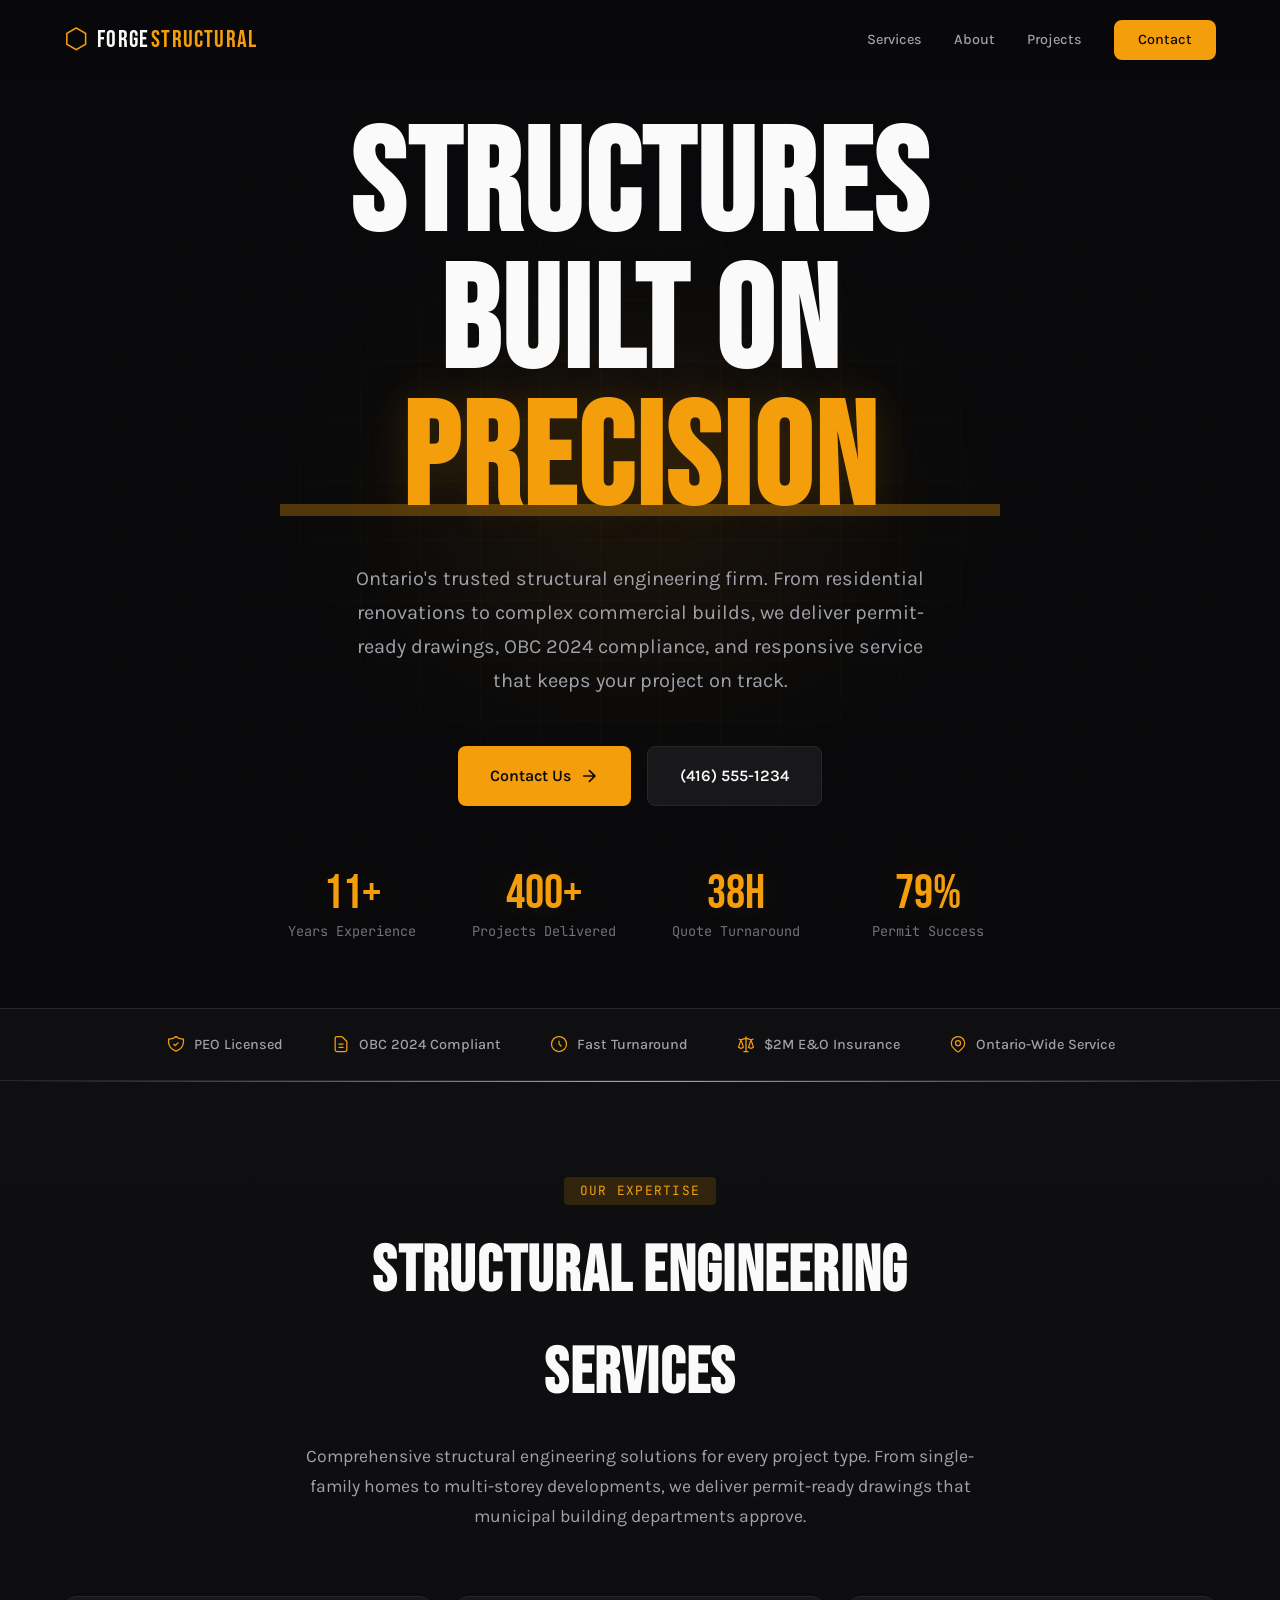
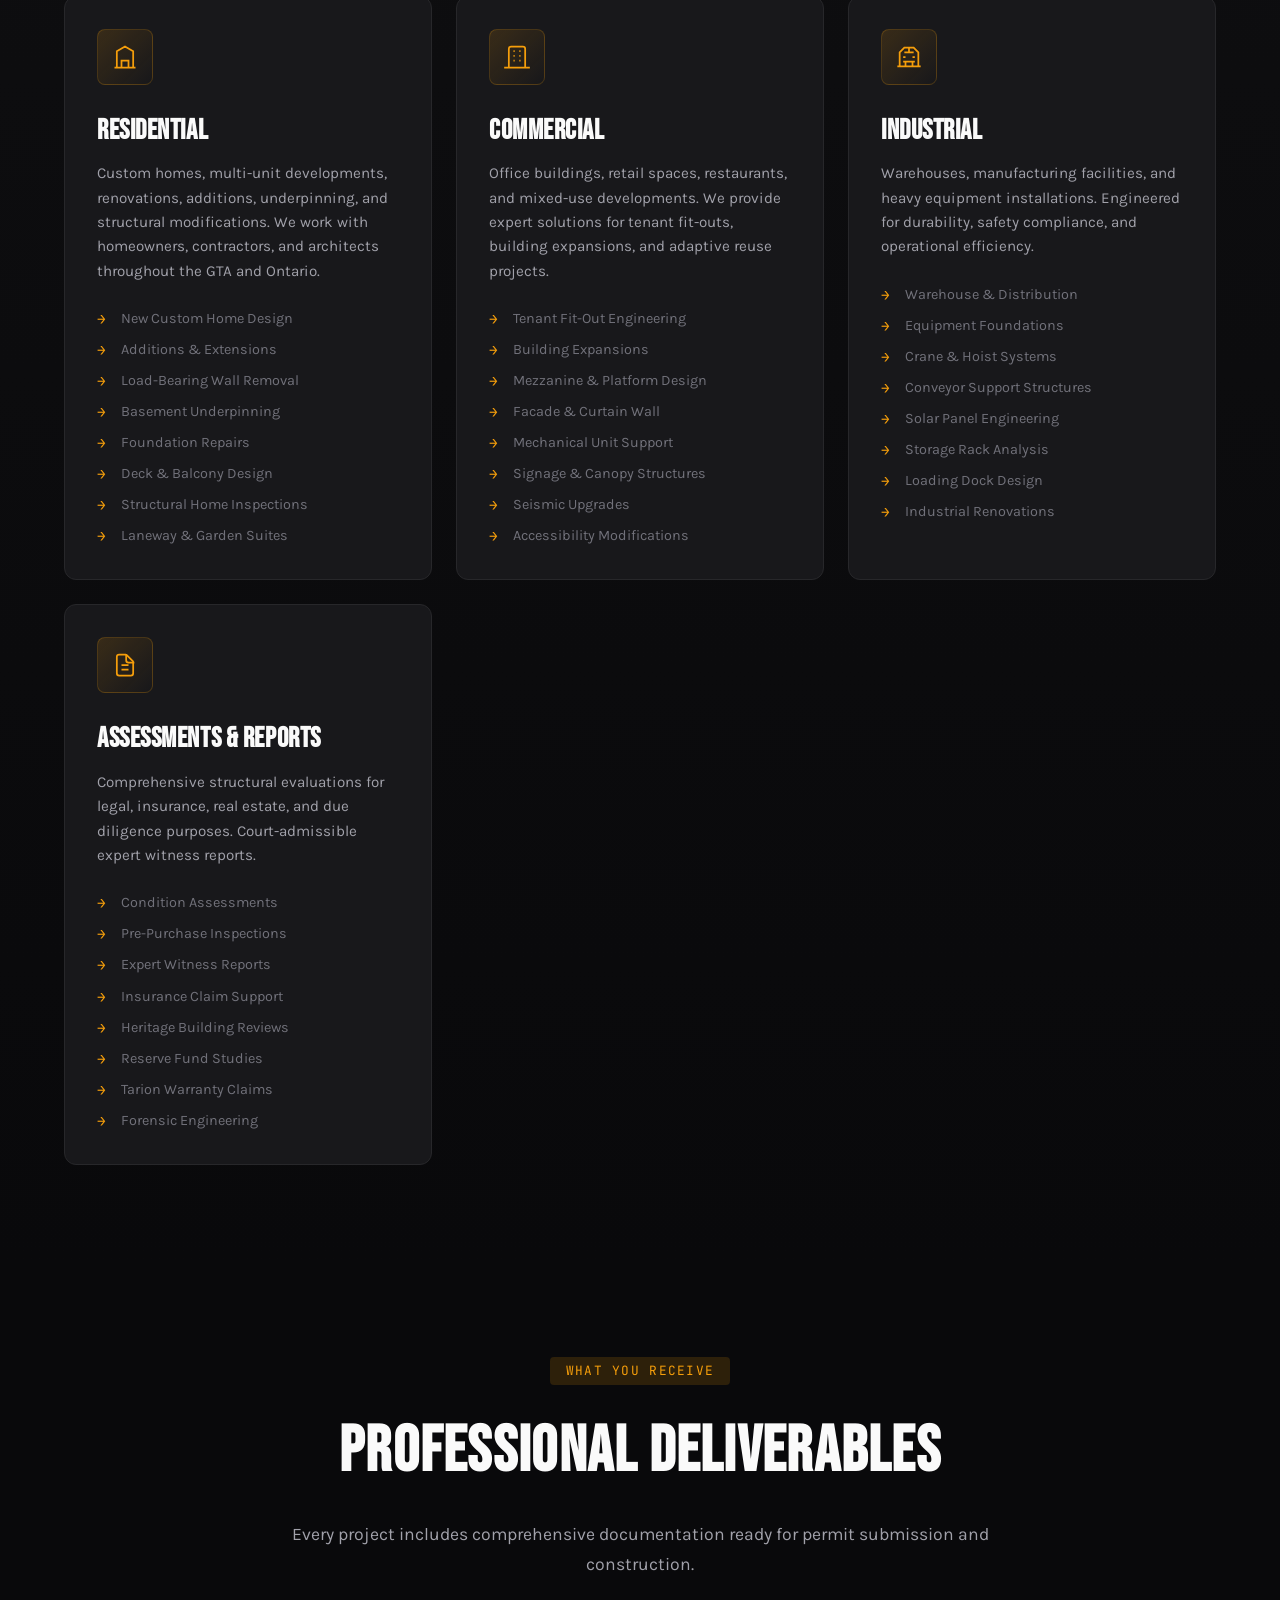
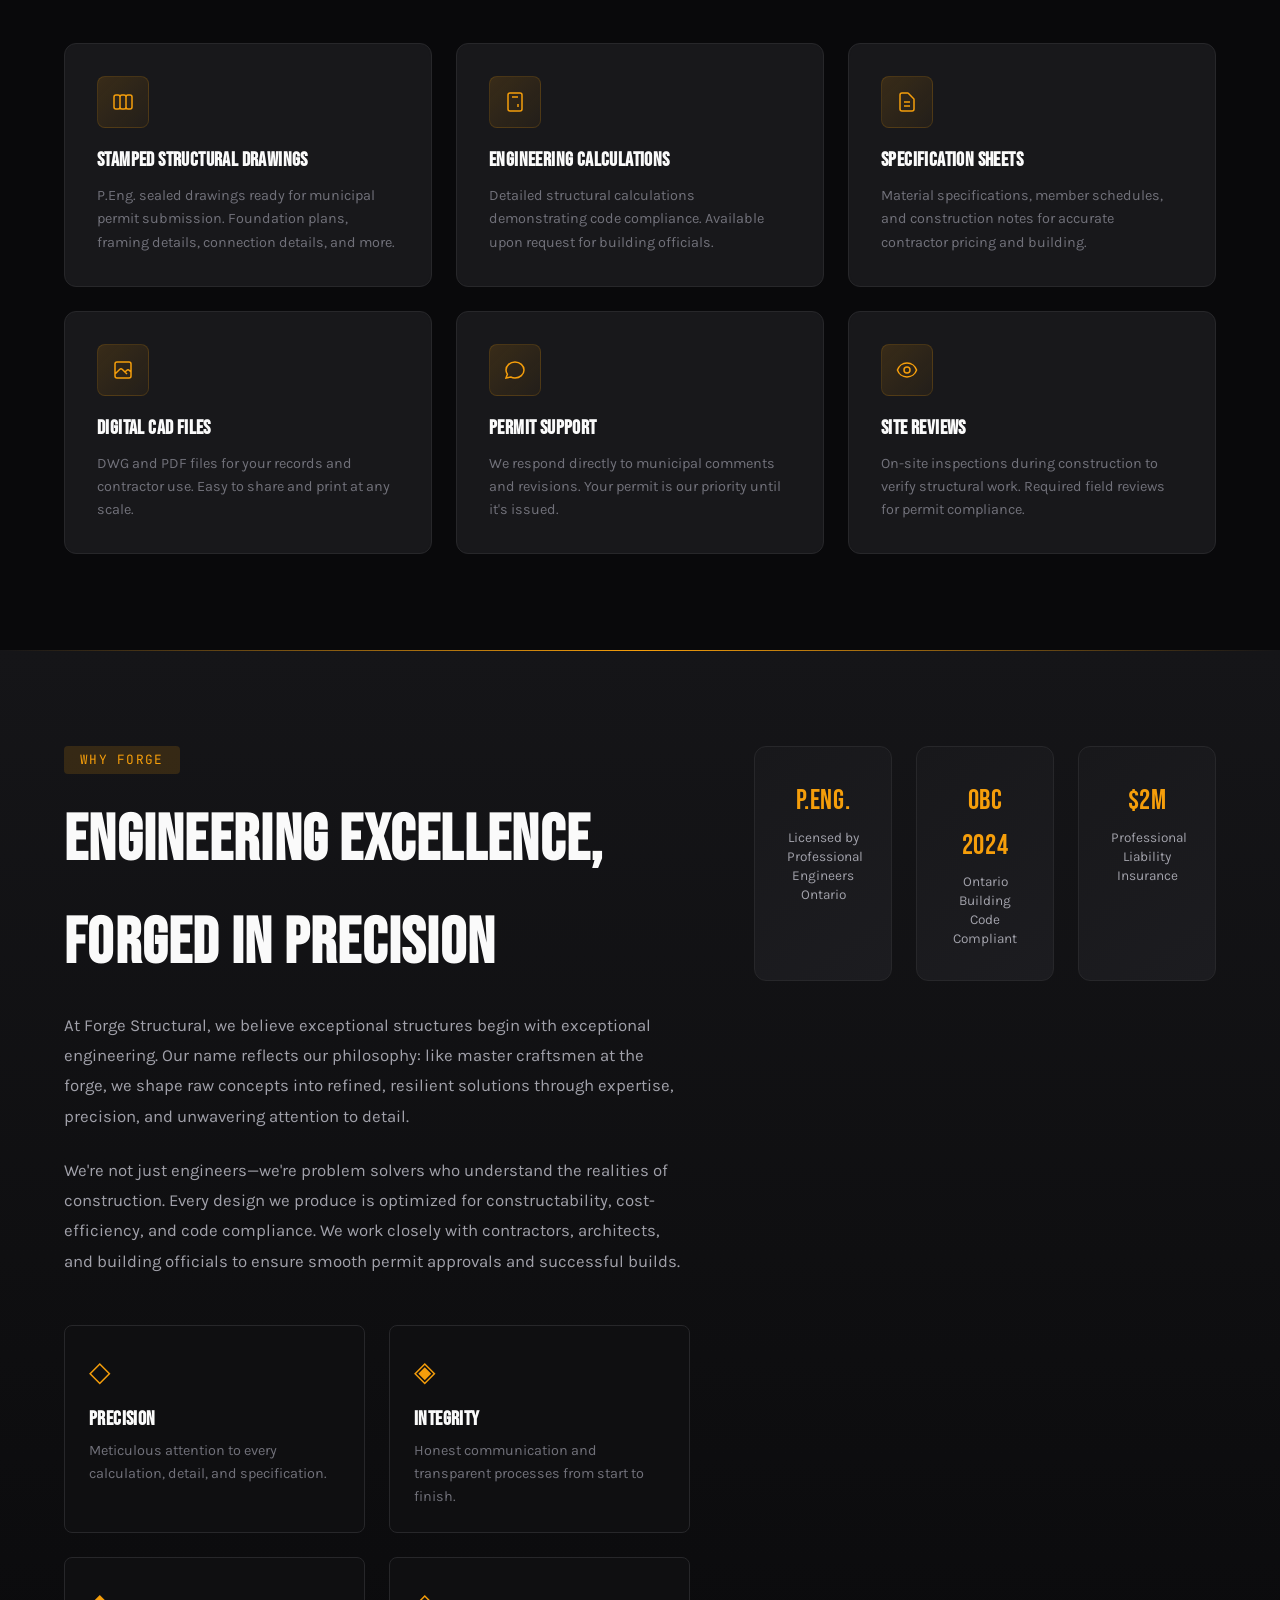
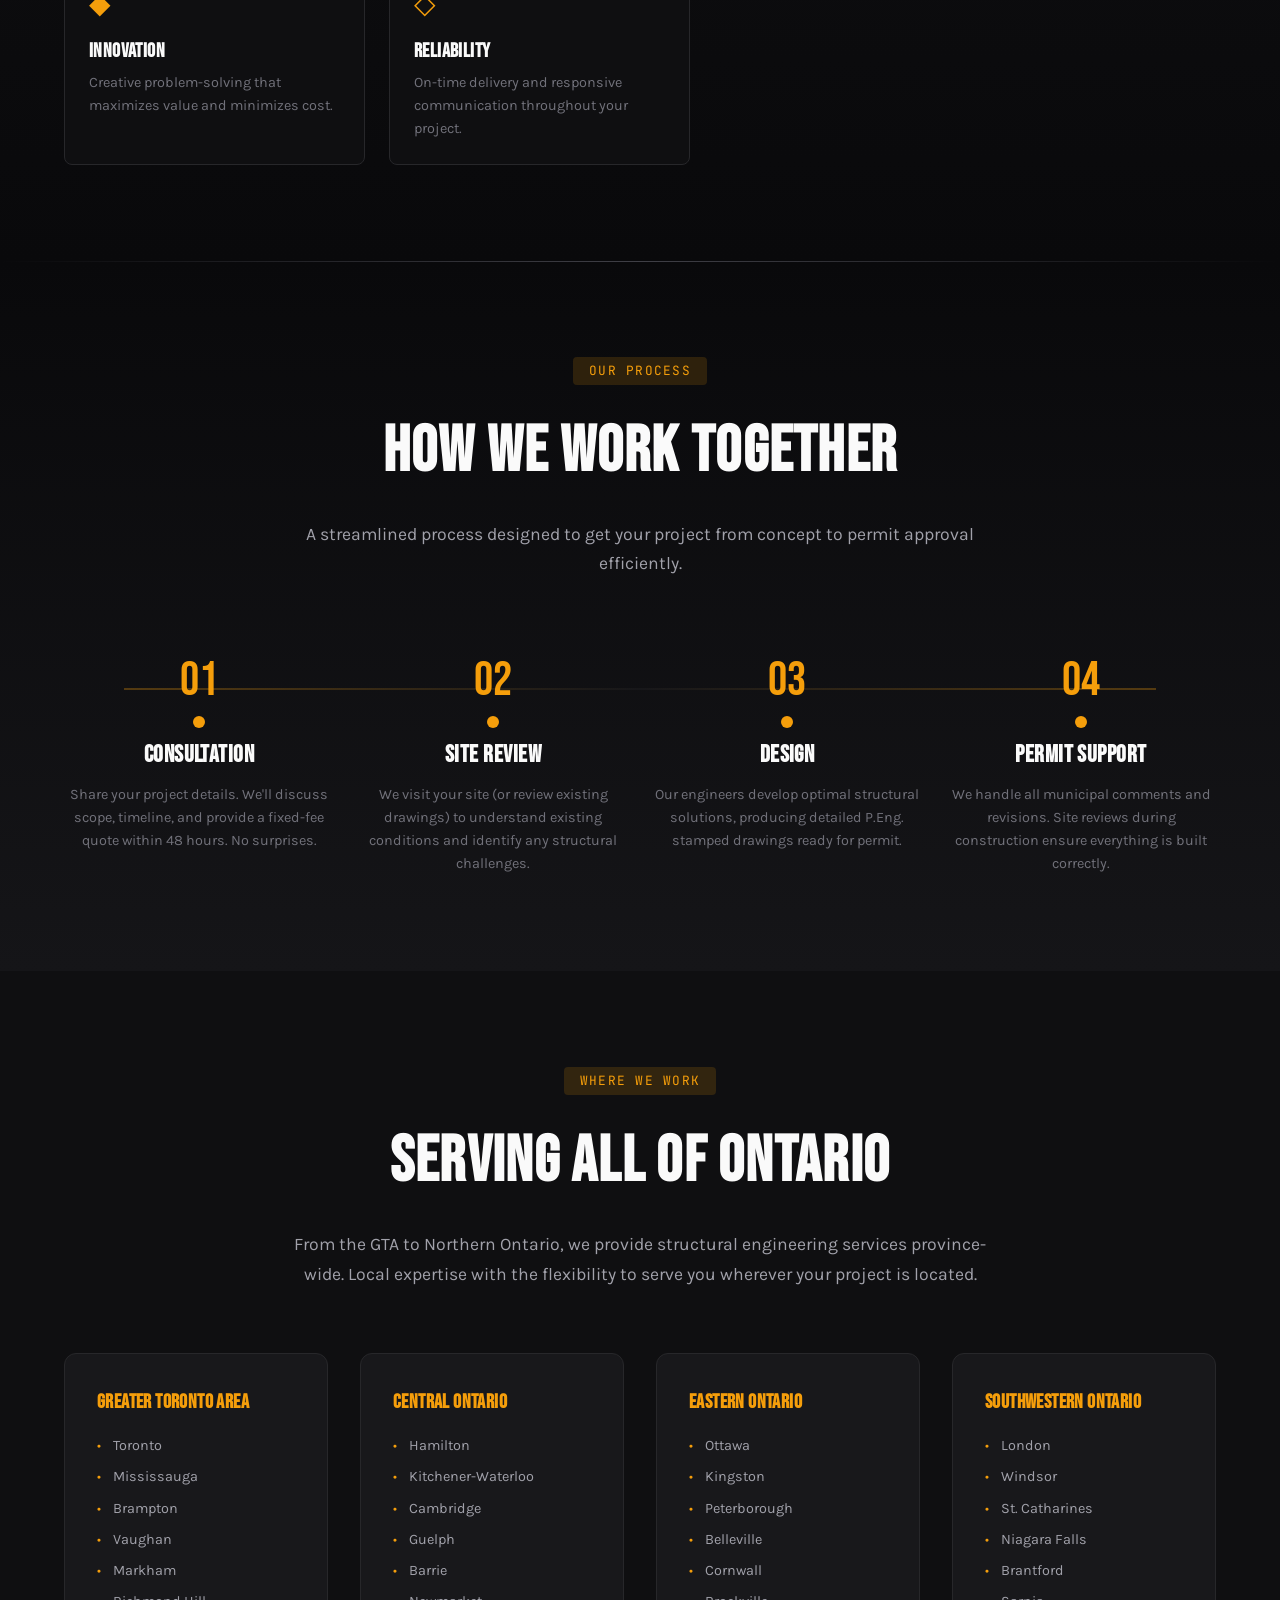
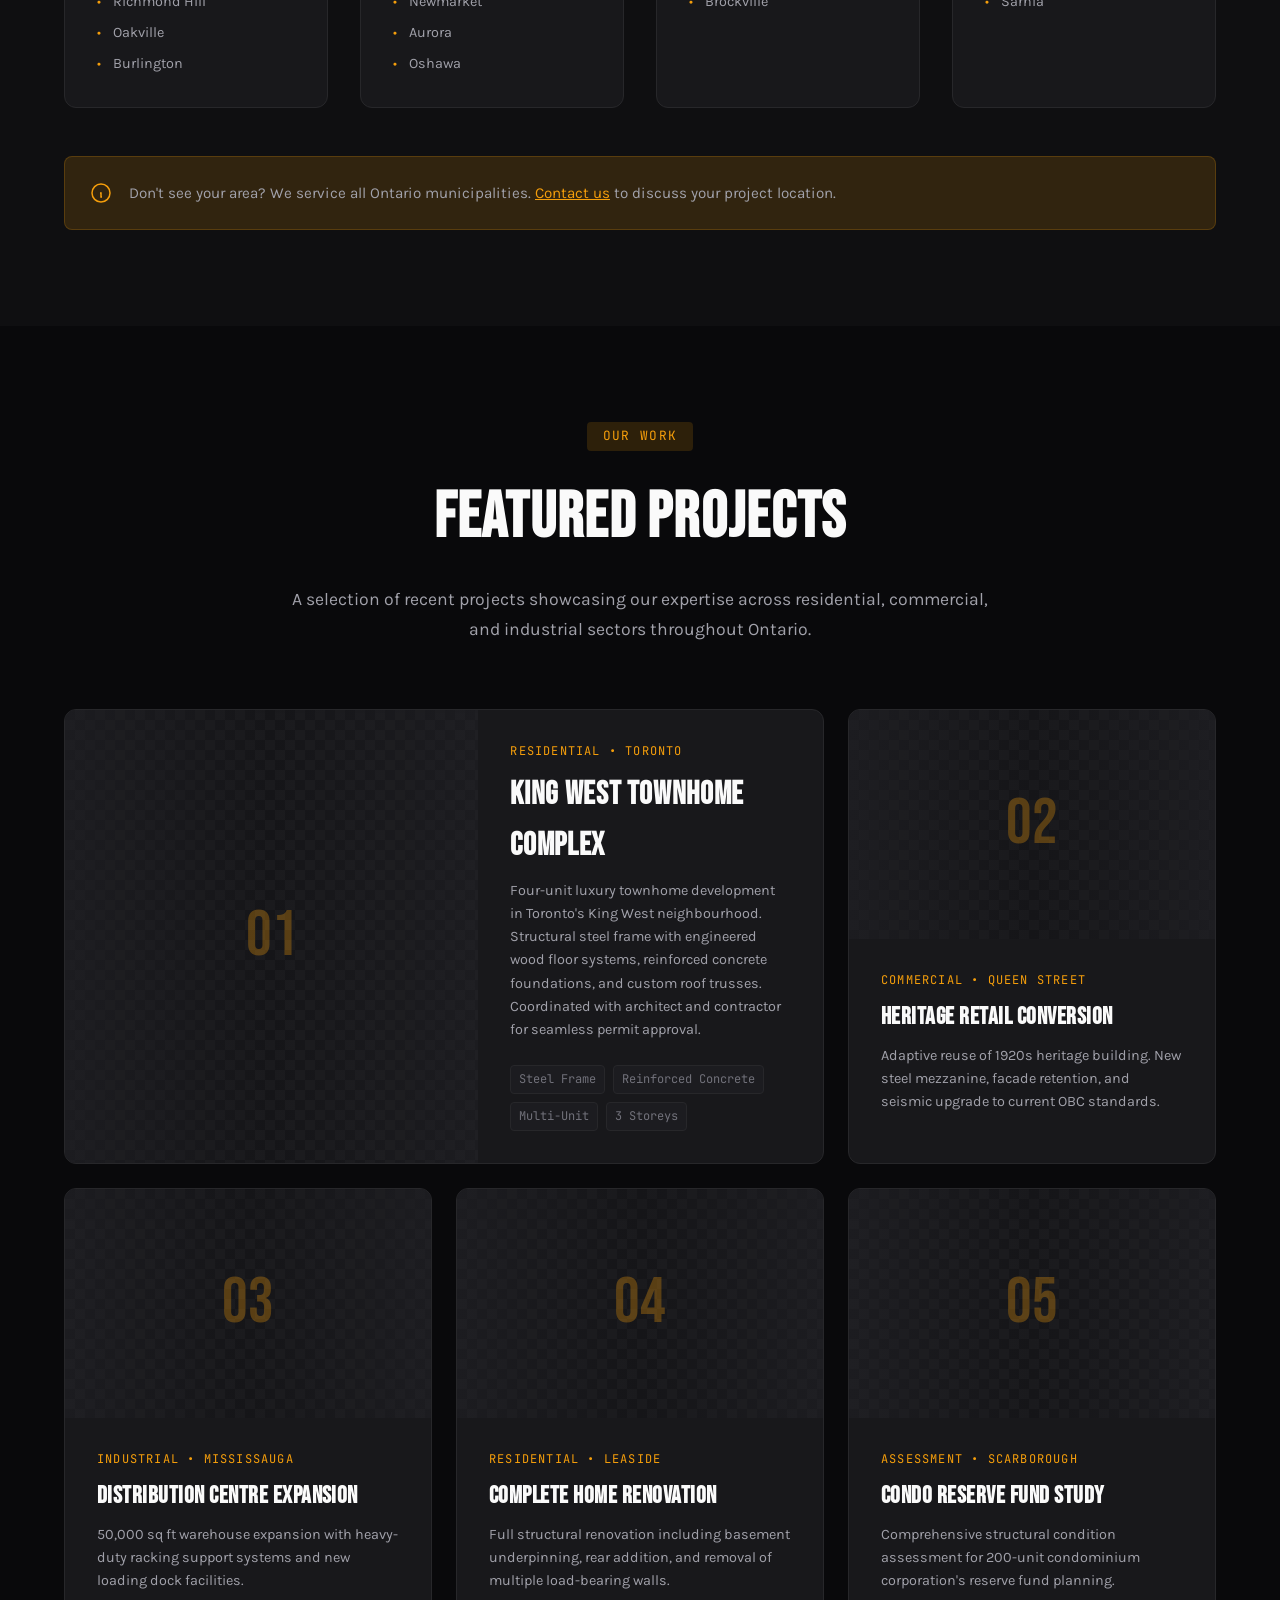
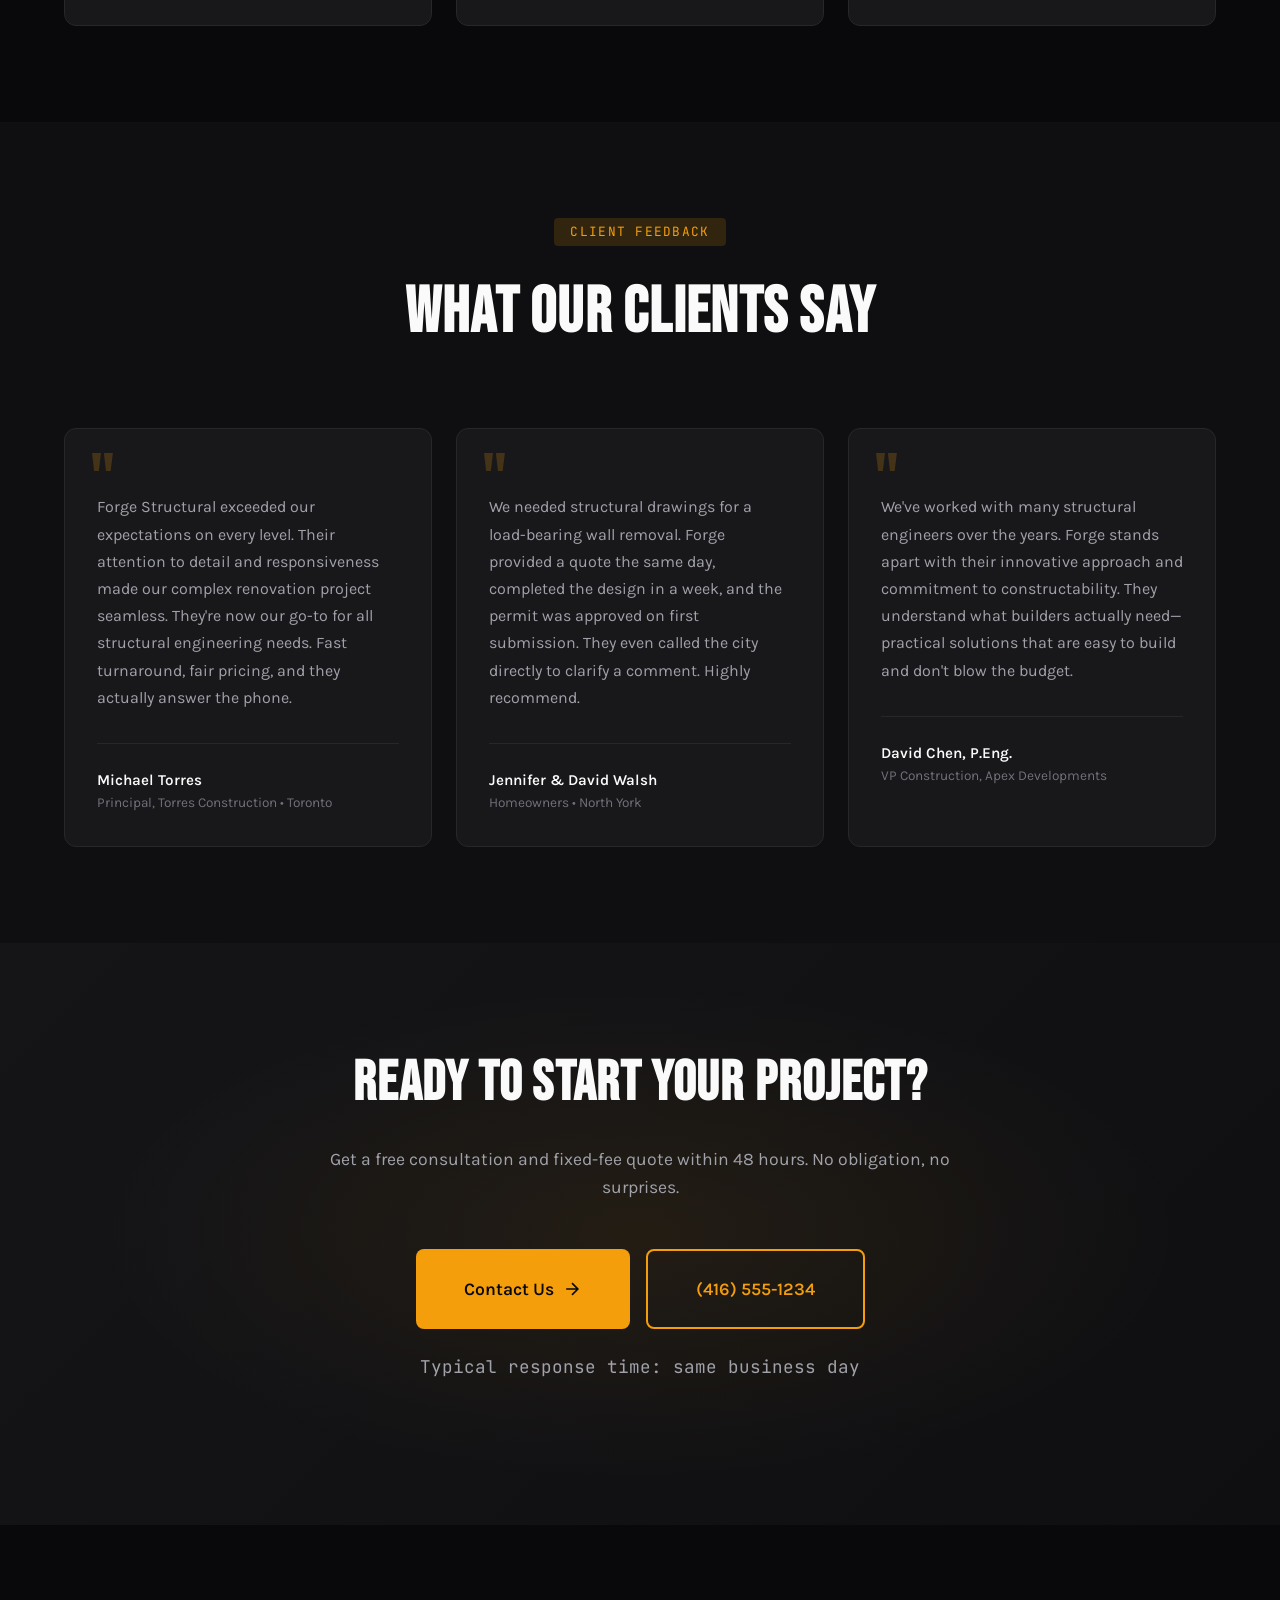
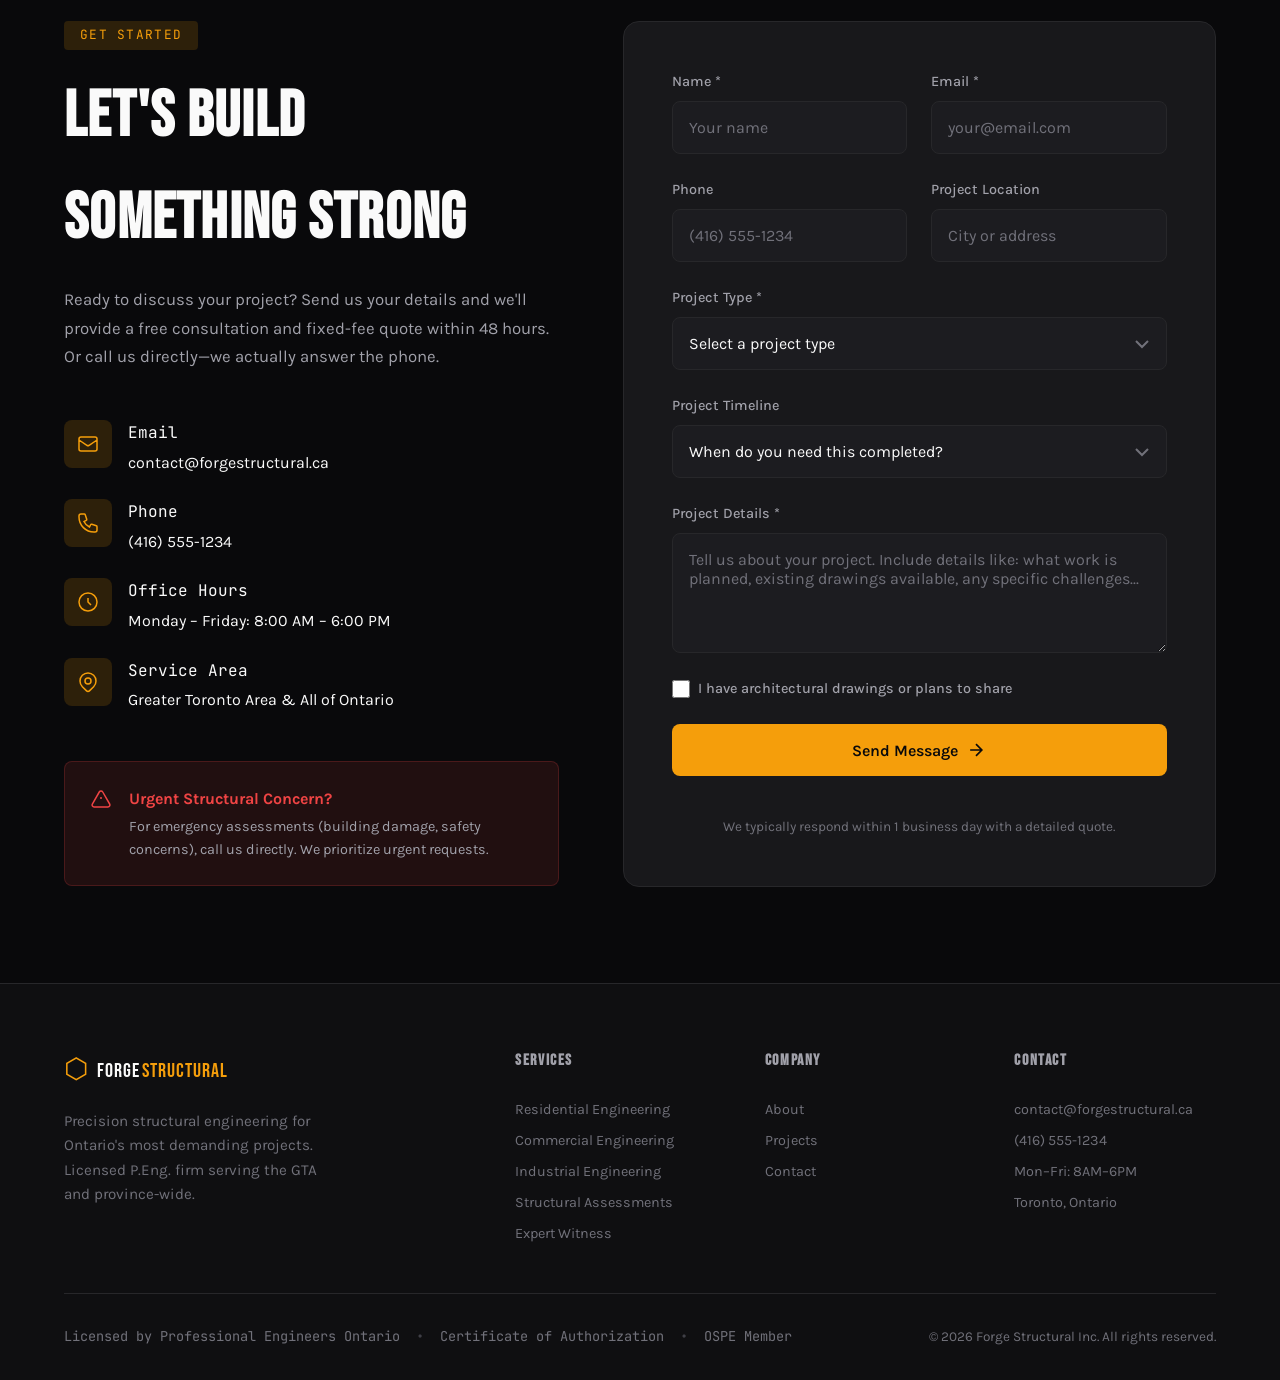
==== commit de706428: "fix" ====
--- a/index.html
+++ b/index.html
@@ -14,8 +14,8 @@
     <!-- Open Graph / Facebook -->
     <meta property="og:type" content="website">
     <meta property="og:url" content="https://forgestructural.ca/">
-    <meta property="og:title" content="Structural Engineer Ontario | P.Eng. Licensed | Forge Structural">
-    <meta property="og:description" content="Ontario's trusted structural engineering firm. P.Eng. licensed, OBC 2024 compliant. Permit-ready drawings for residential, commercial & industrial projects. Free consultation.">
+    <meta property="og:title" content="Forge Structural">
+    <meta property="og:description" content="Structural engineering for Ontario's most demanding projects. P.Eng. licensed, permit-ready drawings, fast turnaround.">
     <meta property="og:image" content="https://forgestructural.ca/og-image.jpg">
     <meta property="og:locale" content="en_CA">
     <meta property="og:site_name" content="Forge Structural">
@@ -23,8 +23,8 @@
     <!-- Twitter -->
     <meta name="twitter:card" content="summary_large_image">
     <meta name="twitter:url" content="https://forgestructural.ca/">
-    <meta name="twitter:title" content="Structural Engineer Ontario | P.Eng. Licensed | Forge Structural">
-    <meta name="twitter:description" content="Ontario's trusted structural engineering firm. P.Eng. licensed, OBC 2024 compliant. Free consultation.">
+    <meta name="twitter:title" content="Forge Structural">
+    <meta name="twitter:description" content="Structural engineering for Ontario's most demanding projects. P.Eng. licensed, permit-ready drawings, fast turnaround.">
     <meta name="twitter:image" content="https://forgestructural.ca/og-image.jpg">
     
     <!-- Additional SEO -->
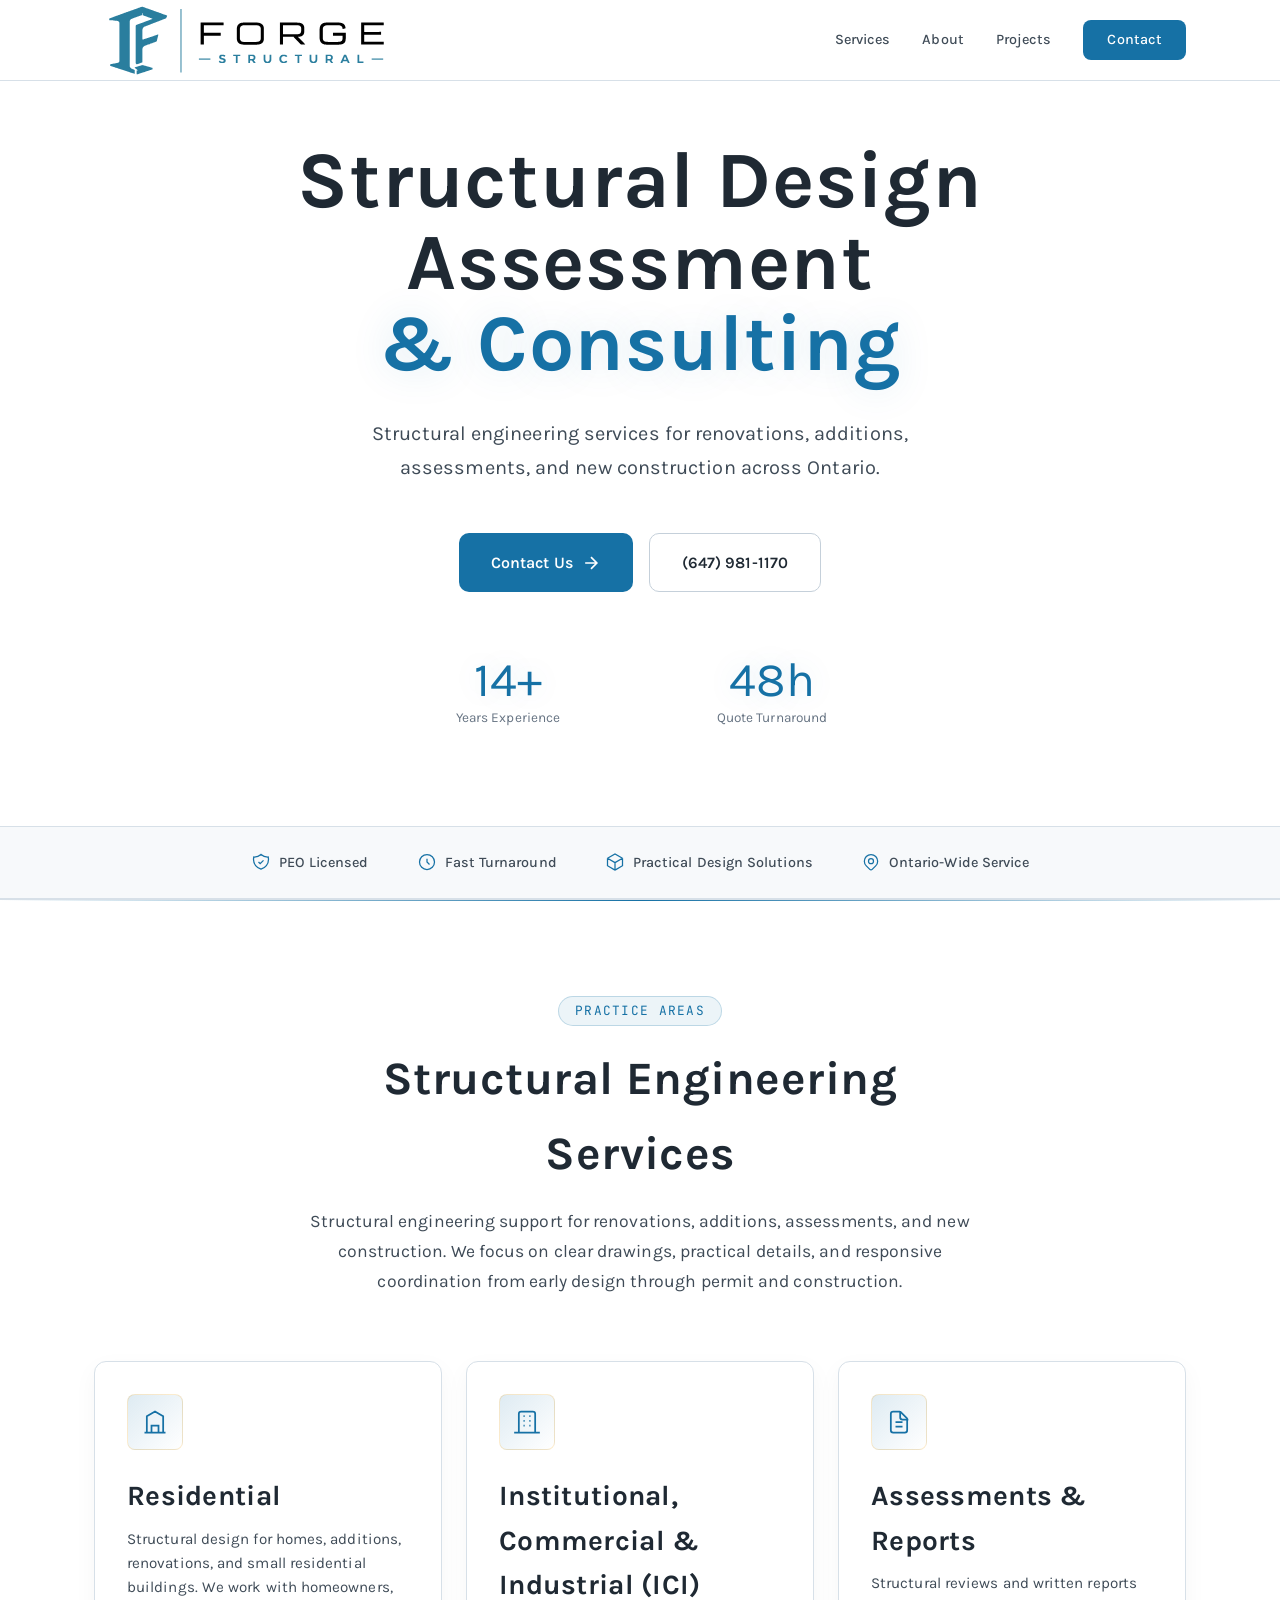
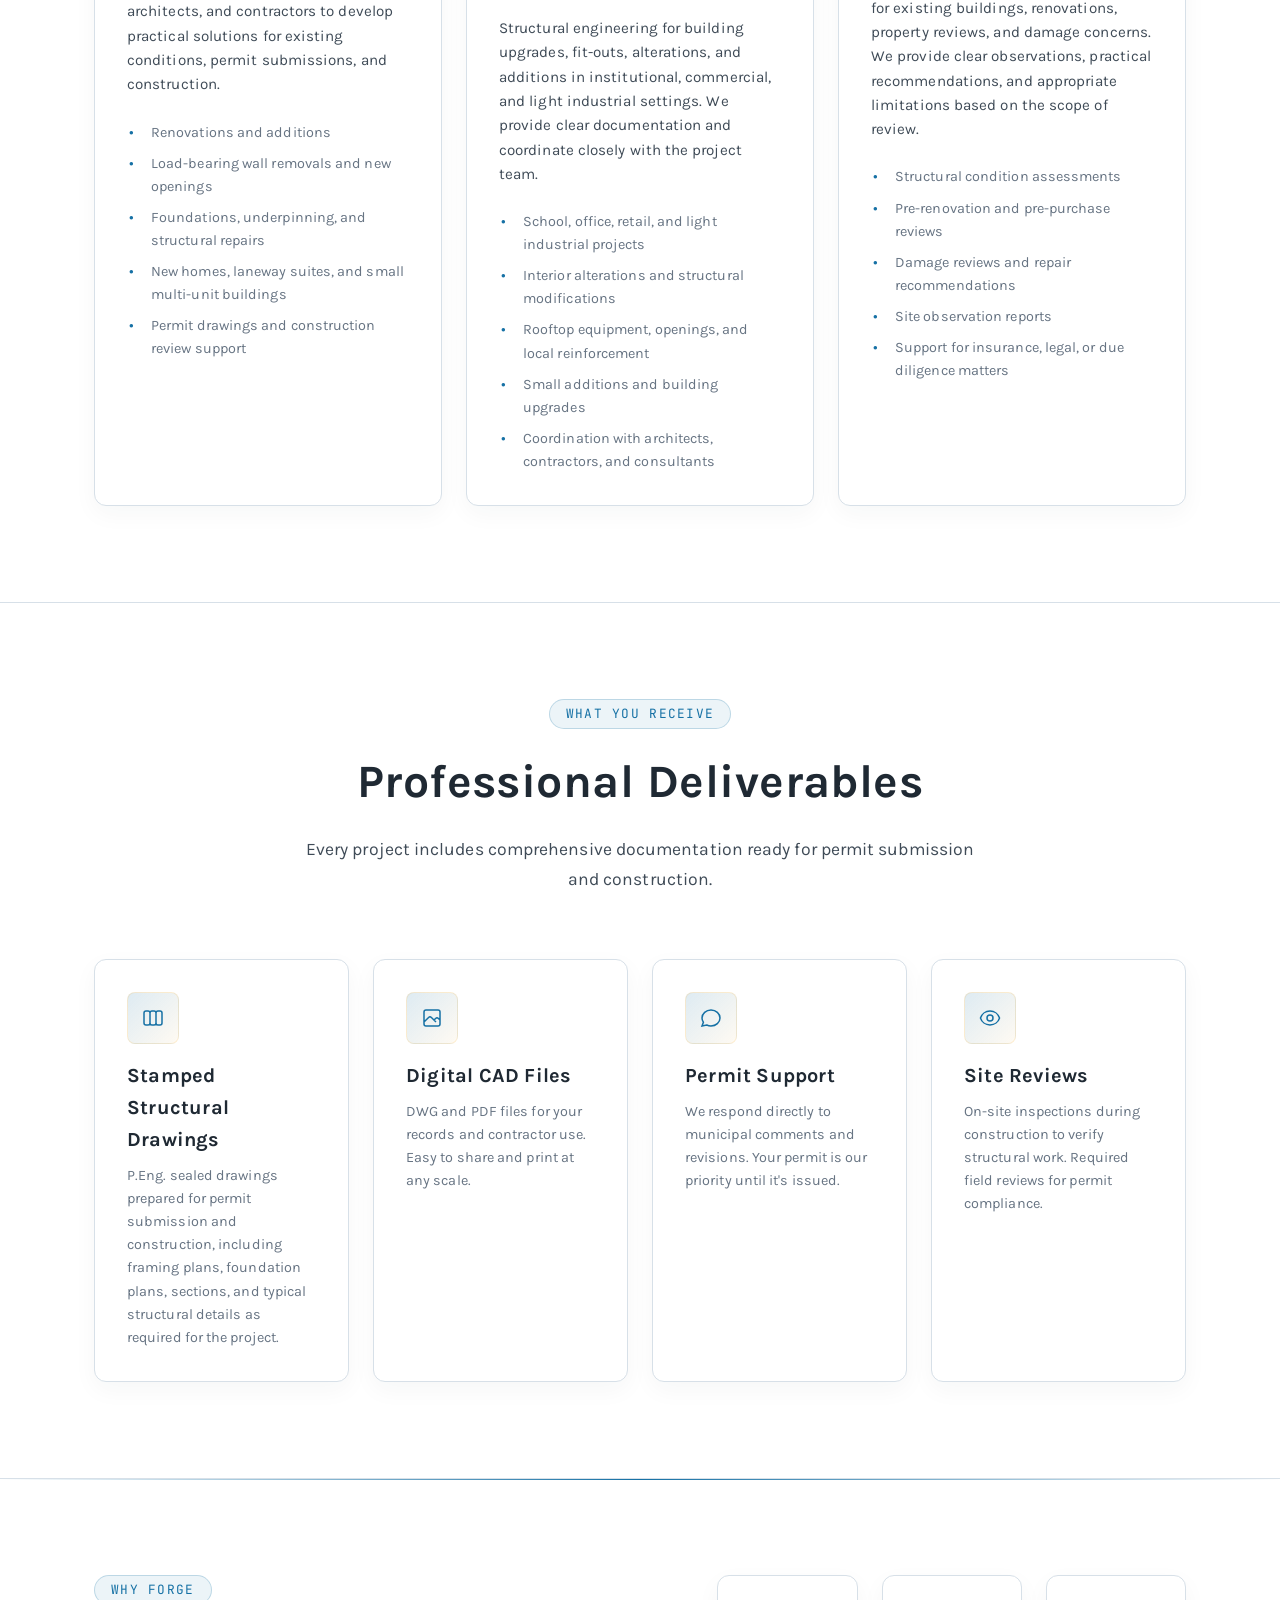
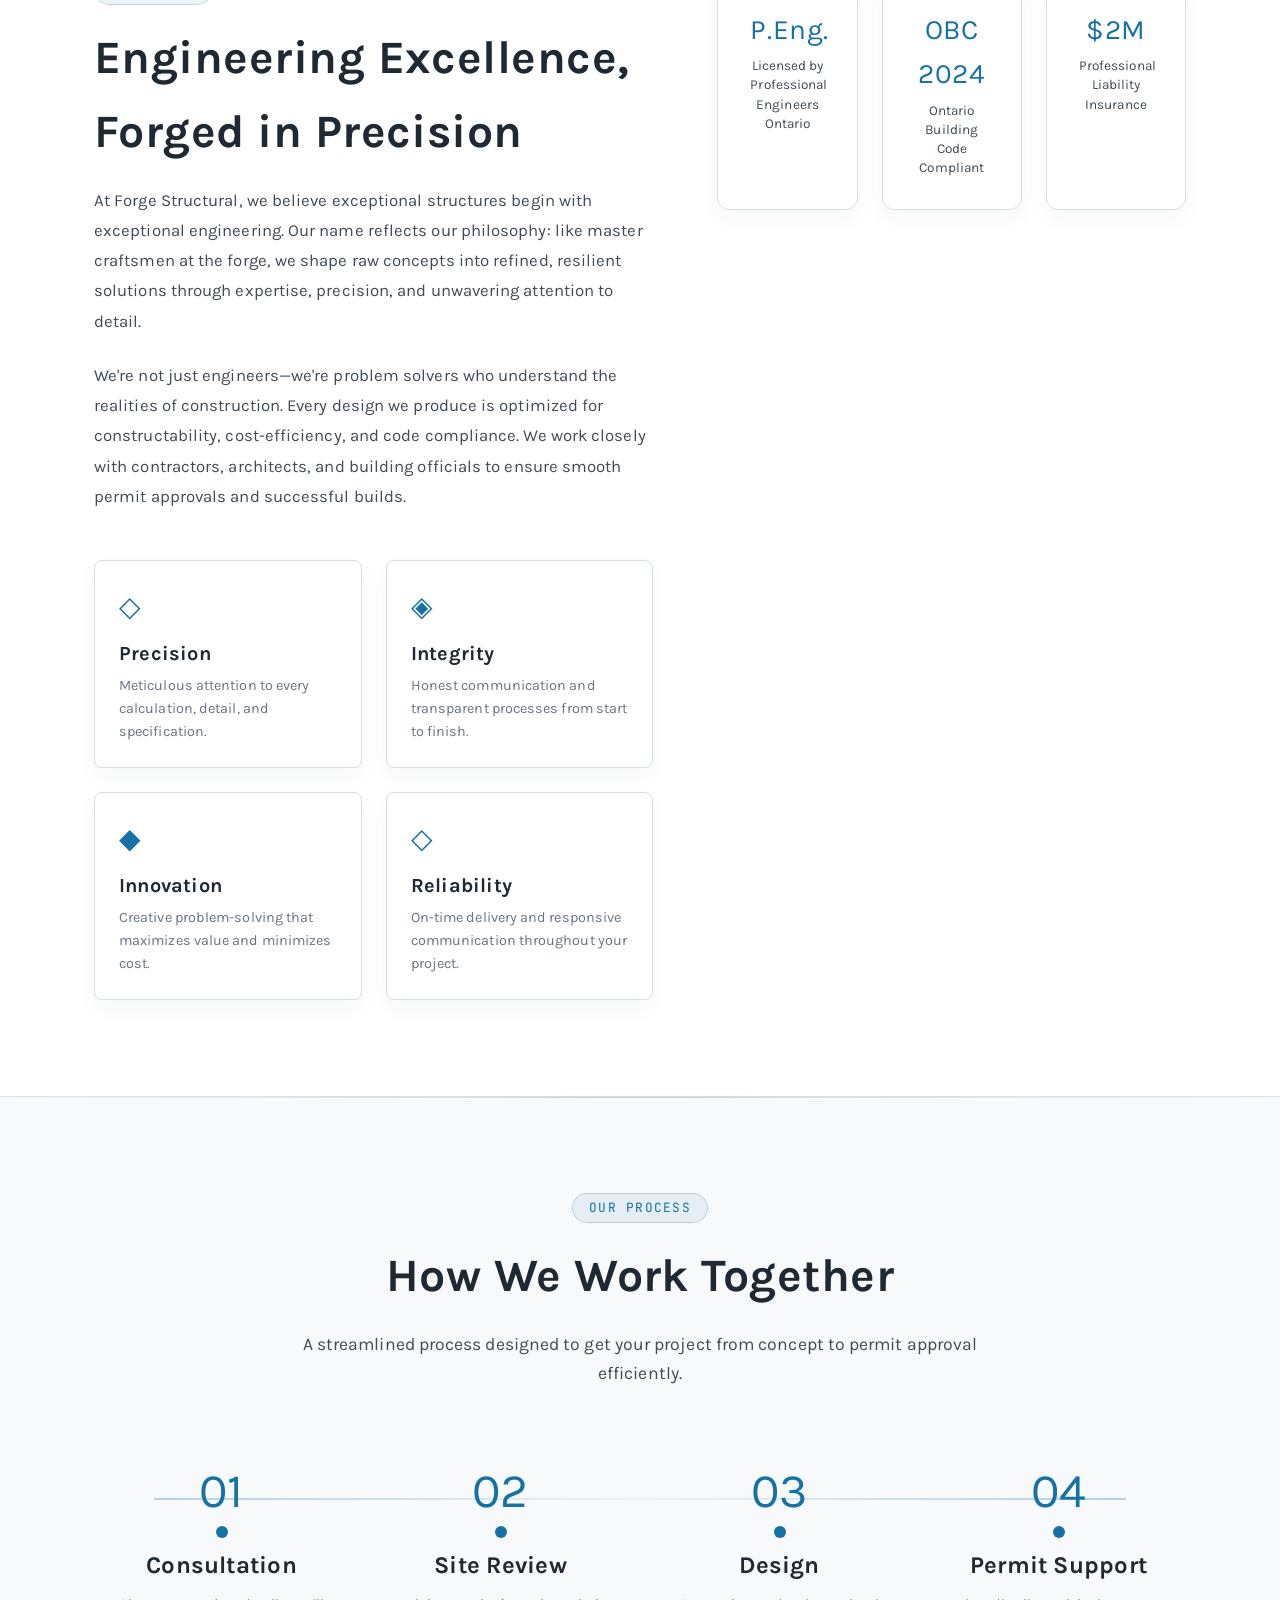
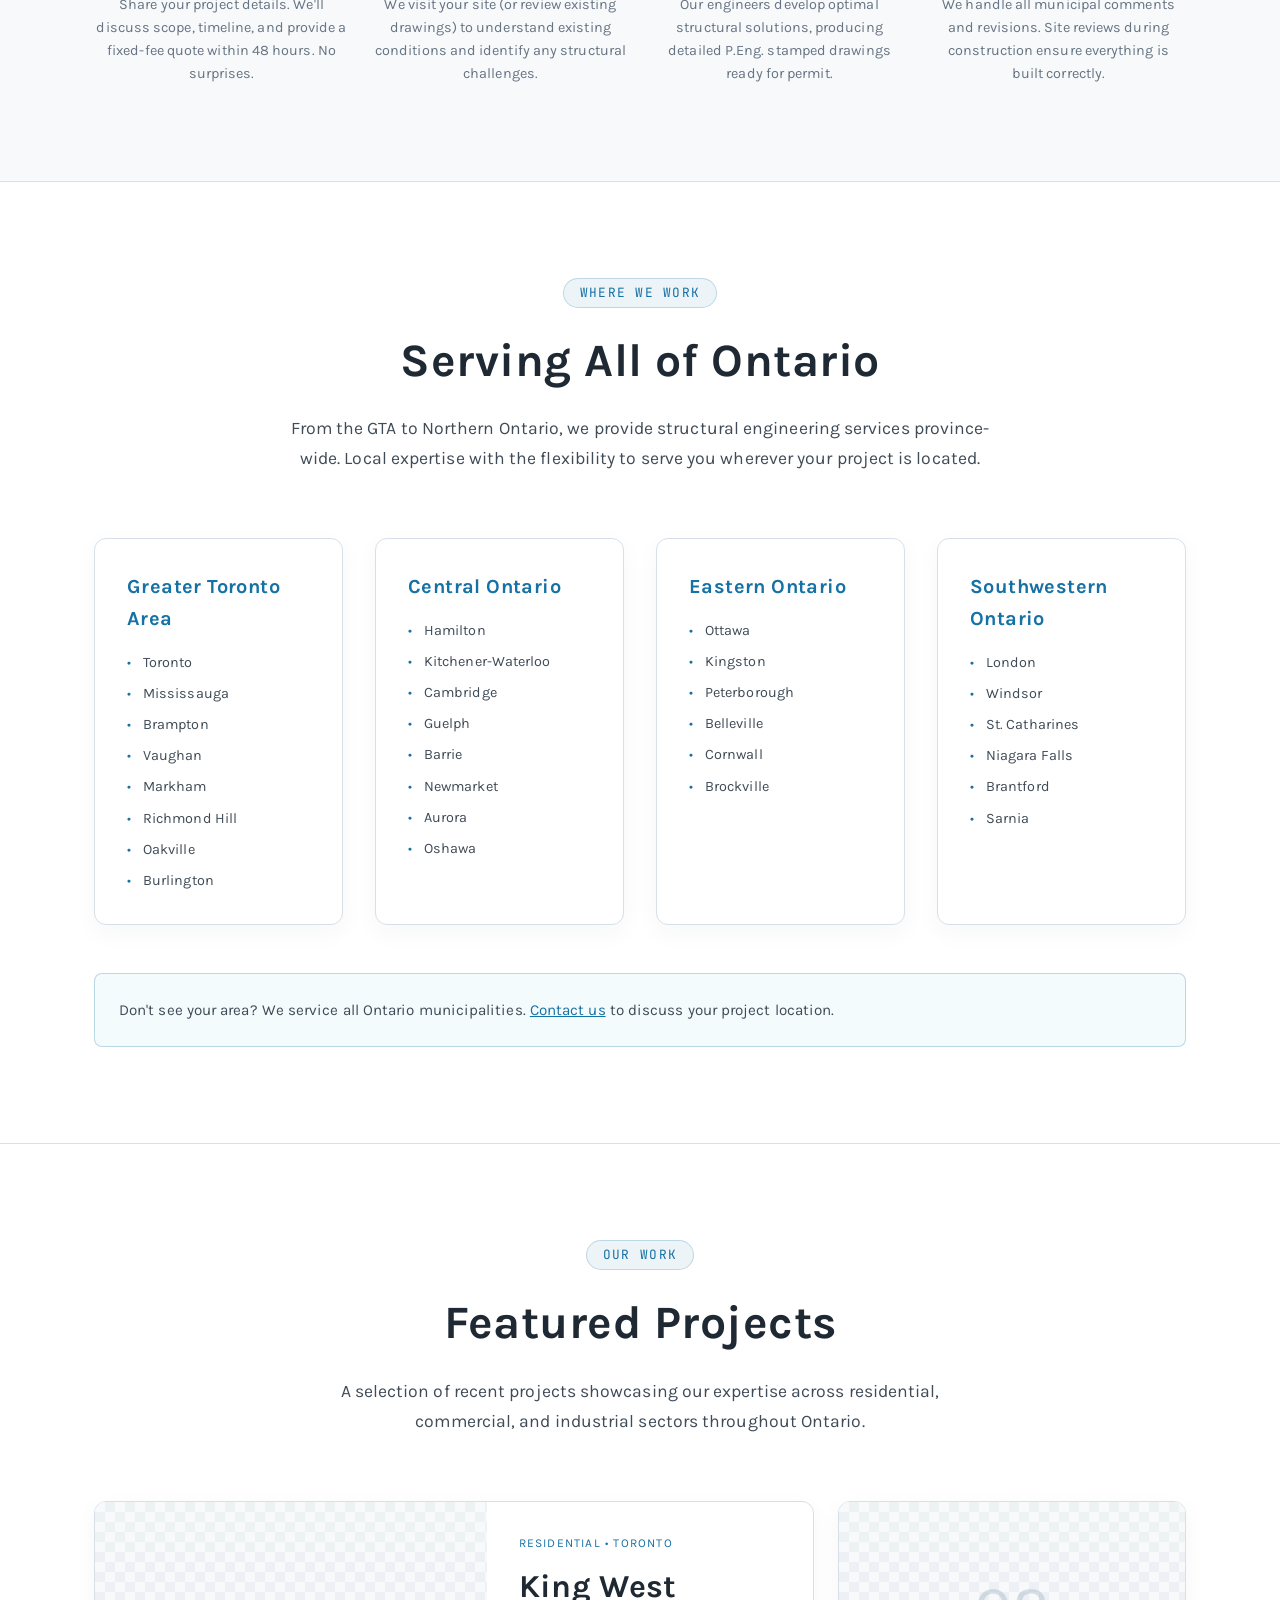
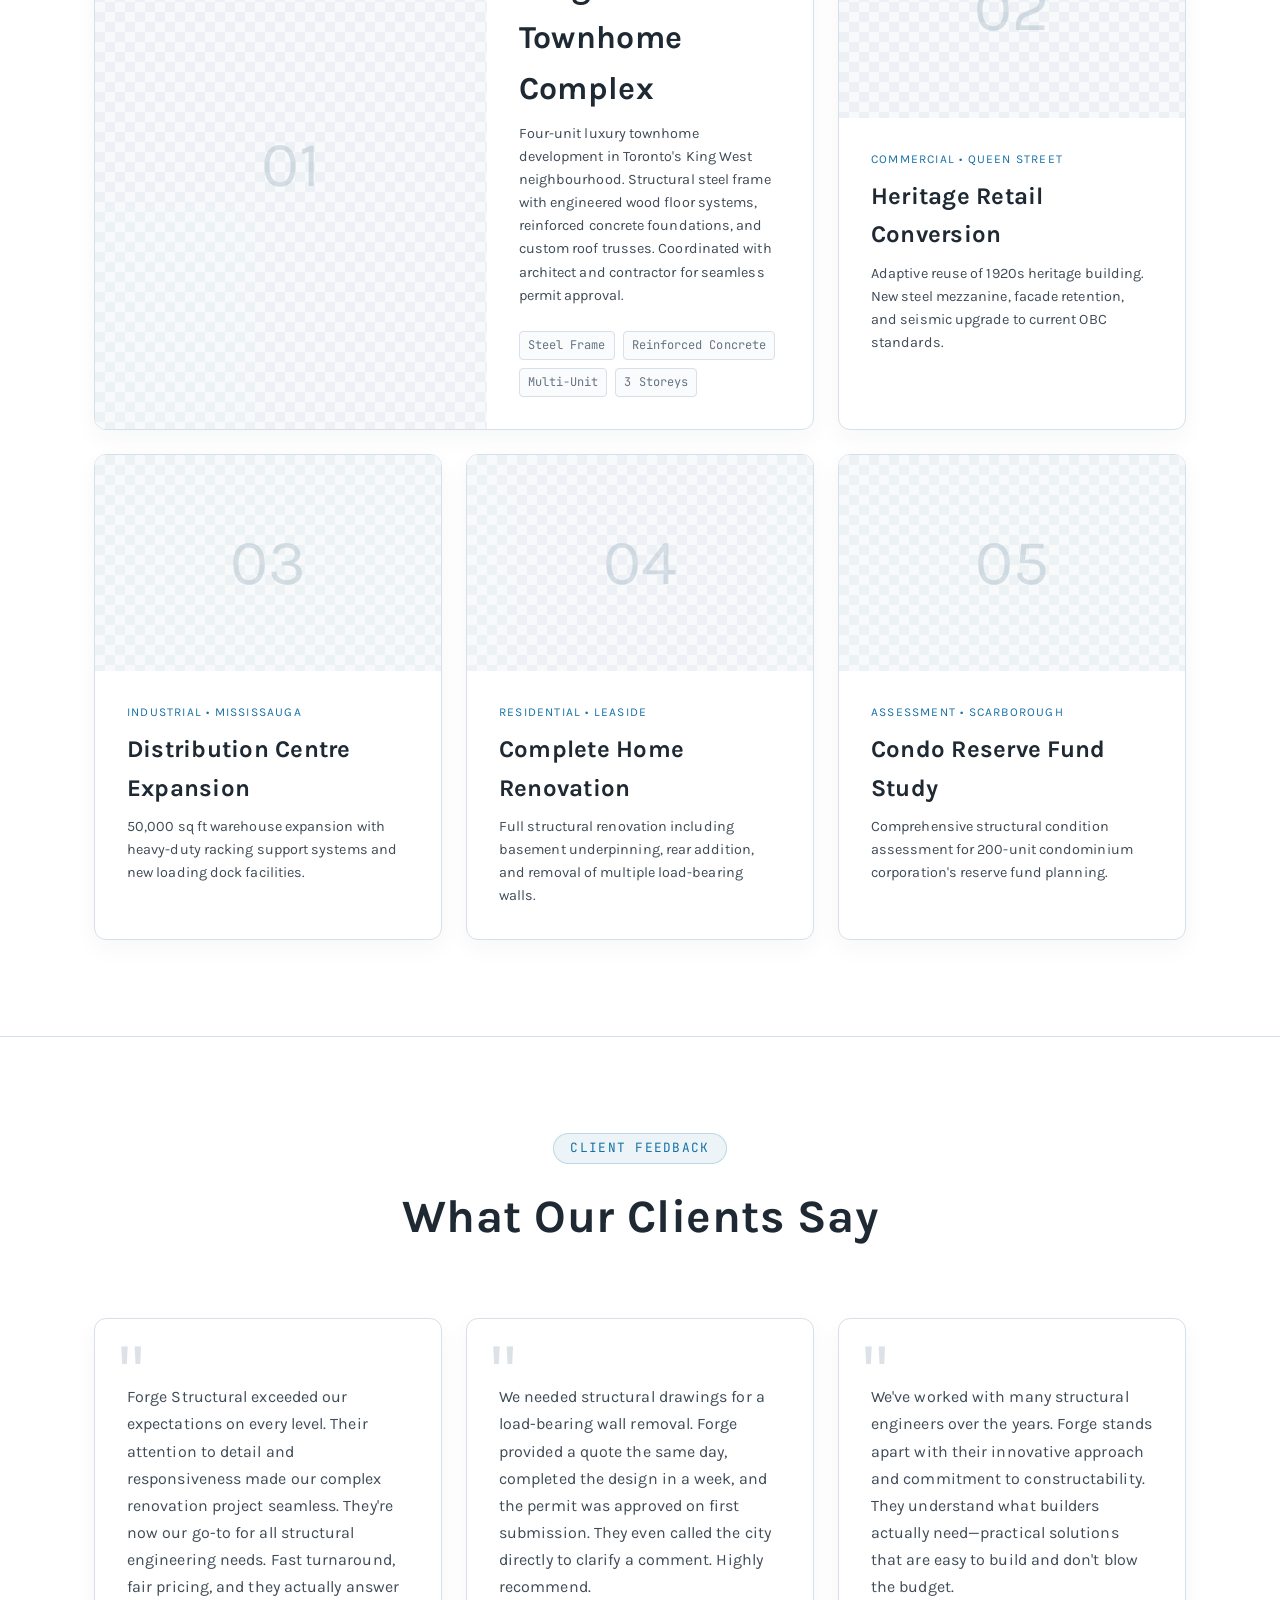
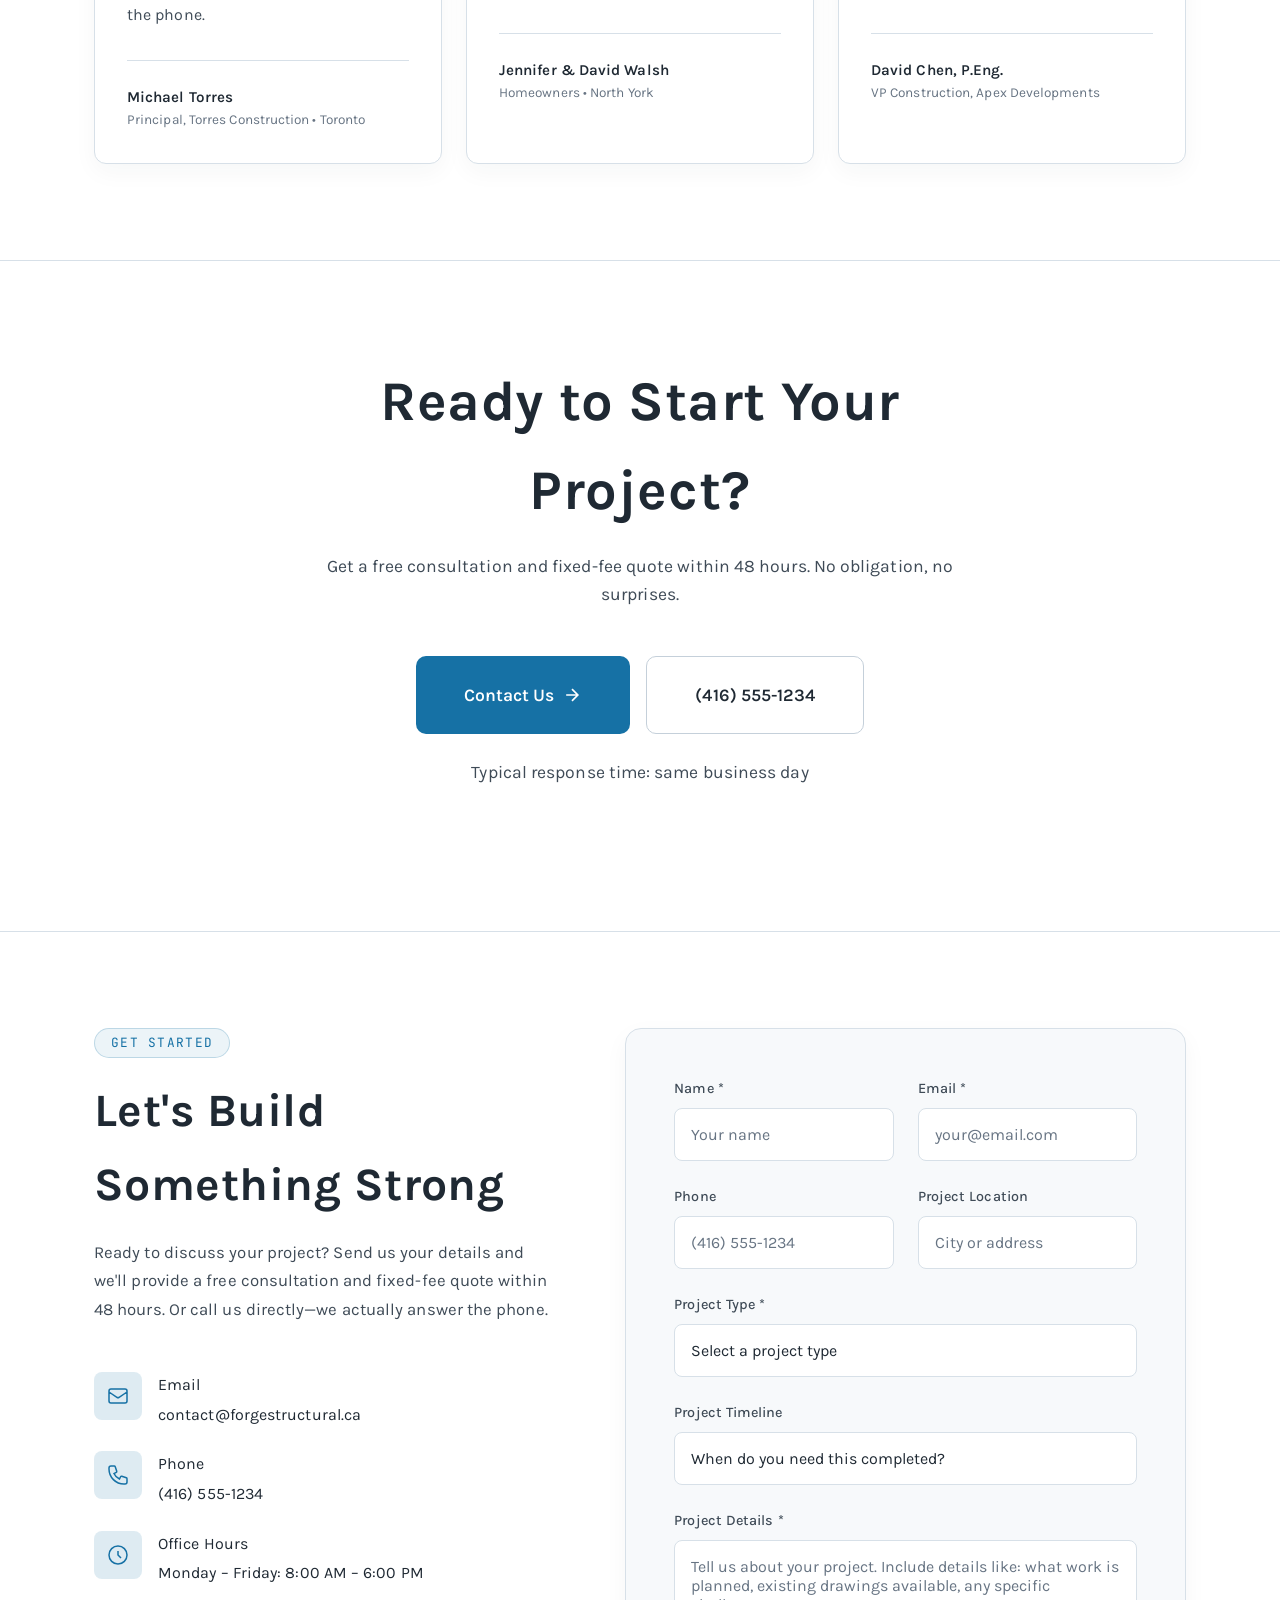
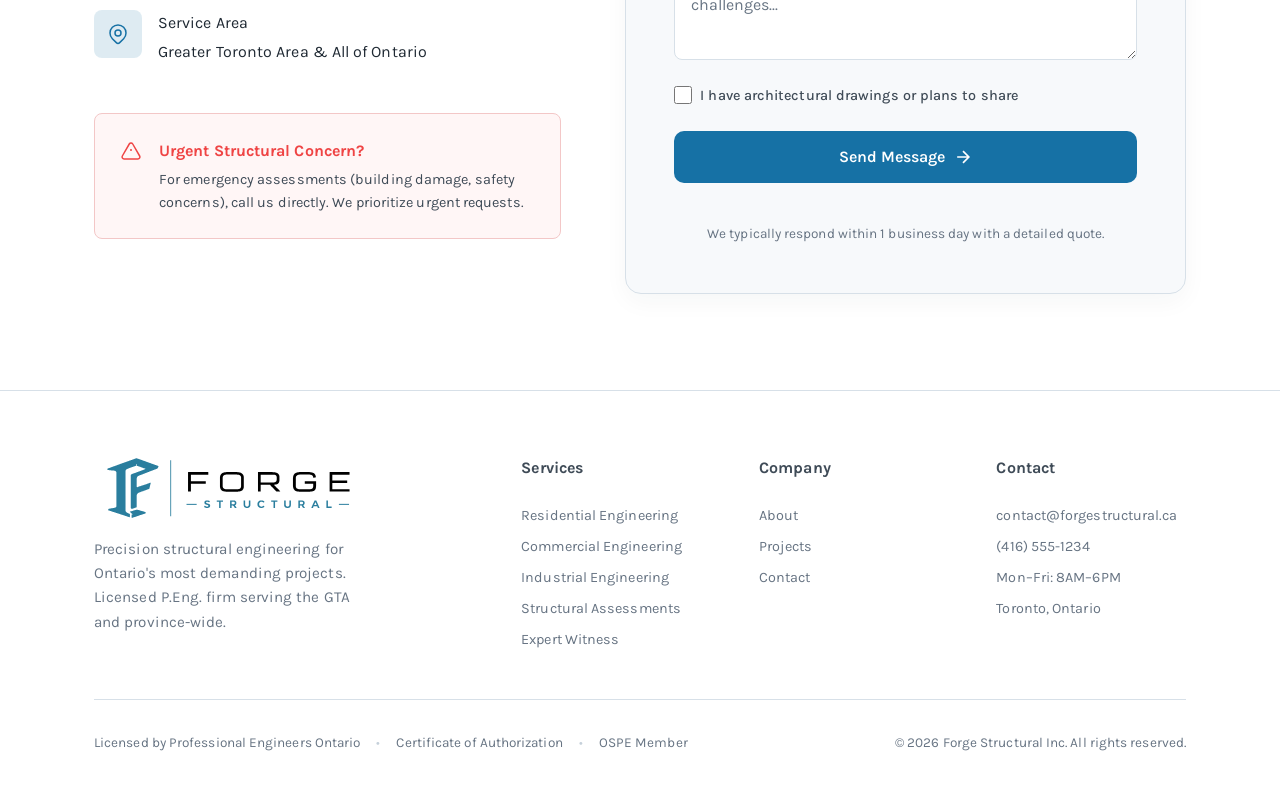
==== commit cd0d315f: "Refine branding and services sections Co-authored-by: Cursor <cursoragent@cursor.com>" ====
--- a/index.html
+++ b/index.html
@@ -4,7 +4,10 @@
     <meta charset="UTF-8">
     <meta name="viewport" content="width=device-width, initial-scale=1.0, maximum-scale=5.0">
     <title>Forge Structural</title>
-    <link rel="icon" type="image/svg+xml" href="favicon.svg">
+    <link rel="icon" type="image/svg+xml" href="/assets/logo-icon.svg?v=4">
+    <link rel="icon" type="image/png" sizes="32x32" href="/assets/favicon-32.png?v=4">
+    <link rel="icon" type="image/png" sizes="16x16" href="/assets/favicon-16.png?v=4">
+    <link rel="apple-touch-icon" sizes="180x180" href="/assets/favicon.png?v=4">
     <meta name="description" content="Ontario's trusted structural engineering firm. P.Eng. licensed, OBC 2024 compliant. Residential renovations, load-bearing wall removal, underpinning, commercial & industrial projects. Serving Toronto, GTA, Hamilton, Ottawa. Get permit-ready drawings in 1-2 weeks. Free consultation.">
     <meta name="keywords" content="structural engineer Ontario, structural engineer Toronto, structural engineer GTA, P.Eng Ontario, load bearing wall removal Toronto, basement underpinning Toronto, structural engineering firm Ontario, building permit drawings Ontario, residential structural engineer, commercial structural engineer, industrial structural engineer, structural assessment Ontario, expert witness structural engineer, laneway suite structural, garden suite engineer, OBC 2024 compliance, structural drawings permit, home renovation structural, addition structural engineer, foundation engineer Ontario, steel beam design Toronto, structural inspection Ontario">
     
@@ -37,7 +40,7 @@
     
     <!-- Theme Color -->
     <meta name="theme-color" content="#09090b">
-    <meta name="msapplication-TileColor" content="#f59e0b">
+    <meta name="msapplication-TileColor" content="#1671a5">
     
     <!-- Fonts -->
     <link rel="preconnect" href="https://fonts.googleapis.com">
@@ -105,8 +108,7 @@
     <nav class="nav" id="nav" role="navigation" aria-label="Main navigation">
         <div class="nav-container">
             <a href="#" class="nav-logo">
-                <span class="logo-icon">⬡</span>
-                <span class="logo-text">FORGE<span class="logo-accent">STRUCTURAL</span></span>
+                <img src="assets/logo.svg" alt="Forge Structural" class="nav-logo-image">
             </a>
             <div class="nav-links" id="nav-links">
                 <a href="#services">Services</a>
@@ -131,12 +133,12 @@
         </div>
         <div class="hero-content">
             <h1 class="hero-title">
-                <span class="title-line">Structures</span>
-                <span class="title-line">Built on</span>
-                <span class="title-line title-accent">Precision</span>
+                <span class="title-line">Structural Design</span>
+                <span class="title-line">Assessment</span>
+                <span class="title-line title-accent">& Consulting</span>
             </h1>
             <p class="hero-subtitle">
-                Ontario's trusted structural engineering firm. From residential renovations to complex commercial builds, we deliver permit-ready drawings, OBC 2024 compliance, and responsive service that keeps your project on track.
+                Structural engineering services for renovations, additions, assessments, and new construction across Ontario.
             </p>
             <div class="hero-actions">
                 <a href="#contact" class="btn btn-primary">
@@ -145,26 +147,18 @@
                         <path d="M5 12h14M12 5l7 7-7 7"/>
                     </svg>
                 </a>
-                <a href="tel:+14165551234" class="btn btn-secondary">
-                    (416) 555-1234
+                <a href="tel:+16479811170" class="btn btn-secondary">
+                    (647) 981-1170
                 </a>
             </div>
             <div class="hero-stats">
                 <div class="stat">
-                    <span class="stat-number">15+</span>
+                    <span class="stat-number">14+</span>
                     <span class="stat-label">Years Experience</span>
-                </div>
-                <div class="stat">
-                    <span class="stat-number">500+</span>
-                    <span class="stat-label">Projects Delivered</span>
                 </div>
                 <div class="stat">
                     <span class="stat-number">48h</span>
                     <span class="stat-label">Quote Turnaround</span>
-                </div>
-                <div class="stat">
-                    <span class="stat-number">100%</span>
-                    <span class="stat-label">Permit Success</span>
                 </div>
             </div>
         </div>
@@ -182,21 +176,15 @@
                 </div>
                 <div class="trust-item">
                     <svg viewBox="0 0 24 24" fill="none" stroke="currentColor" stroke-width="1.5">
-                        <path d="M9 12h6m-6 4h6m2 5H7a2 2 0 01-2-2V5a2 2 0 012-2h5.586a1 1 0 01.707.293l5.414 5.414a1 1 0 01.293.707V19a2 2 0 01-2 2z"/>
-                    </svg>
-                    <span>OBC 2024 Compliant</span>
-                </div>
-                <div class="trust-item">
-                    <svg viewBox="0 0 24 24" fill="none" stroke="currentColor" stroke-width="1.5">
                         <path d="M12 8v4l3 3m6-3a9 9 0 11-18 0 9 9 0 0118 0z"/>
                     </svg>
                     <span>Fast Turnaround</span>
                 </div>
                 <div class="trust-item">
                     <svg viewBox="0 0 24 24" fill="none" stroke="currentColor" stroke-width="1.5">
-                        <path d="M3 6l3 1m0 0l-3 9a5.002 5.002 0 006.001 0M6 7l3 9M6 7l6-2m6 2l3-1m-3 1l-3 9a5.002 5.002 0 006.001 0M18 7l3 9m-3-9l-6-2m0-2v2m0 16V5m0 16H9m3 0h3"/>
+                        <path d="M21 7.5l-9-5.25L3 7.5m18 0l-9 5.25m9-5.25v9l-9 5.25M3 7.5l9 5.25M3 7.5v9l9 5.25m0-9v9"/>
                     </svg>
-                    <span>$2M E&O Insurance</span>
+                    <span>Practical Design Solutions</span>
                 </div>
                 <div class="trust-item">
                     <svg viewBox="0 0 24 24" fill="none" stroke="currentColor" stroke-width="1.5">
@@ -213,10 +201,10 @@
     <section class="services" id="services">
         <div class="container">
             <div class="section-header">
-                <span class="section-tag">Our Expertise</span>
+                <span class="section-tag">Practice areas</span>
                 <h2 class="section-title">Structural Engineering Services</h2>
                 <p class="section-description">
-                    Comprehensive structural engineering solutions for every project type. From single-family homes to multi-storey developments, we deliver permit-ready drawings that municipal building departments approve.
+                    Structural engineering support for renovations, additions, assessments, and new construction. We focus on clear drawings, practical details, and responsive coordination from early design through permit and construction.
                 </p>
             </div>
             
@@ -228,16 +216,13 @@
                         </svg>
                     </div>
                     <h3 class="service-title">Residential</h3>
-                    <p class="service-desc">Custom homes, multi-unit developments, renovations, additions, underpinning, and structural modifications. We work with homeowners, contractors, and architects throughout the GTA and Ontario.</p>
+                    <p class="service-desc">Structural design for homes, additions, renovations, and small residential buildings. We work with homeowners, architects, and contractors to develop practical solutions for existing conditions, permit submissions, and construction.</p>
                     <ul class="service-list">
-                        <li>New Custom Home Design</li>
-                        <li>Additions & Extensions</li>
-                        <li>Load-Bearing Wall Removal</li>
-                        <li>Basement Underpinning</li>
-                        <li>Foundation Repairs</li>
-                        <li>Deck & Balcony Design</li>
-                        <li>Structural Home Inspections</li>
-                        <li>Laneway & Garden Suites</li>
+                        <li>Renovations and additions</li>
+                        <li>Load-bearing wall removals and new openings</li>
+                        <li>Foundations, underpinning, and structural repairs</li>
+                        <li>New homes, laneway suites, and small multi-unit buildings</li>
+                        <li>Permit drawings and construction review support</li>
                     </ul>
                 </div>
 
@@ -247,37 +232,14 @@
                             <path d="M19 21V5a2 2 0 00-2-2H7a2 2 0 00-2 2v16M1 21h22M9 7h1M9 11h1M9 15h1M14 7h1M14 11h1M14 15h1"/>
                         </svg>
                     </div>
-                    <h3 class="service-title">Commercial</h3>
-                    <p class="service-desc">Office buildings, retail spaces, restaurants, and mixed-use developments. We provide expert solutions for tenant fit-outs, building expansions, and adaptive reuse projects.</p>
+                    <h3 class="service-title">Institutional, Commercial & Industrial (ICI)</h3>
+                    <p class="service-desc">Structural engineering for building upgrades, fit-outs, alterations, and additions in institutional, commercial, and light industrial settings. We provide clear documentation and coordinate closely with the project team.</p>
                     <ul class="service-list">
-                        <li>Tenant Fit-Out Engineering</li>
-                        <li>Building Expansions</li>
-                        <li>Mezzanine & Platform Design</li>
-                        <li>Facade & Curtain Wall</li>
-                        <li>Mechanical Unit Support</li>
-                        <li>Signage & Canopy Structures</li>
-                        <li>Seismic Upgrades</li>
-                        <li>Accessibility Modifications</li>
-                    </ul>
-                </div>
-
-                <div class="service-card">
-                    <div class="service-icon">
-                        <svg viewBox="0 0 24 24" fill="none" stroke="currentColor" stroke-width="1.5">
-                            <path d="M2 20h20M4 20V8l4-4h8l4 4v12M12 4v4M8 8h8M9 20v-4h6v4M7 12h2M15 12h2M7 16h2M15 16h2"/>
-                        </svg>
-                    </div>
-                    <h3 class="service-title">Industrial</h3>
-                    <p class="service-desc">Warehouses, manufacturing facilities, and heavy equipment installations. Engineered for durability, safety compliance, and operational efficiency.</p>
-                    <ul class="service-list">
-                        <li>Warehouse & Distribution</li>
-                        <li>Equipment Foundations</li>
-                        <li>Crane & Hoist Systems</li>
-                        <li>Conveyor Support Structures</li>
-                        <li>Solar Panel Engineering</li>
-                        <li>Storage Rack Analysis</li>
-                        <li>Loading Dock Design</li>
-                        <li>Industrial Renovations</li>
+                        <li>School, office, retail, and light industrial projects</li>
+                        <li>Interior alterations and structural modifications</li>
+                        <li>Rooftop equipment, openings, and local reinforcement</li>
+                        <li>Small additions and building upgrades</li>
+                        <li>Coordination with architects, contractors, and consultants</li>
                     </ul>
                 </div>
 
@@ -289,16 +251,13 @@
                         </svg>
                     </div>
                     <h3 class="service-title">Assessments & Reports</h3>
-                    <p class="service-desc">Comprehensive structural evaluations for legal, insurance, real estate, and due diligence purposes. Court-admissible expert witness reports.</p>
+                    <p class="service-desc">Structural reviews and written reports for existing buildings, renovations, property reviews, and damage concerns. We provide clear observations, practical recommendations, and appropriate limitations based on the scope of review.</p>
                     <ul class="service-list">
-                        <li>Condition Assessments</li>
-                        <li>Pre-Purchase Inspections</li>
-                        <li>Expert Witness Reports</li>
-                        <li>Insurance Claim Support</li>
-                        <li>Heritage Building Reviews</li>
-                        <li>Reserve Fund Studies</li>
-                        <li>Tarion Warranty Claims</li>
-                        <li>Forensic Engineering</li>
+                        <li>Structural condition assessments</li>
+                        <li>Pre-renovation and pre-purchase reviews</li>
+                        <li>Damage reviews and repair recommendations</li>
+                        <li>Site observation reports</li>
+                        <li>Support for insurance, legal, or due diligence matters</li>
                     </ul>
                 </div>
             </div>
@@ -322,25 +281,7 @@
                         </svg>
                     </div>
                     <h4>Stamped Structural Drawings</h4>
-                    <p>P.Eng. sealed drawings ready for municipal permit submission. Foundation plans, framing details, connection details, and more.</p>
-                </div>
-                <div class="deliverable-item">
-                    <div class="deliverable-icon">
-                        <svg viewBox="0 0 24 24" fill="none" stroke="currentColor" stroke-width="1.5">
-                            <path d="M9 7h6m0 10v-3m-3 3h.01M9 17h.01M9 14h.01M12 14h.01M15 11h.01M12 11h.01M9 11h.01M7 21h10a2 2 0 002-2V5a2 2 0 00-2-2H7a2 2 0 00-2 2v14a2 2 0 002 2z"/>
-                        </svg>
-                    </div>
-                    <h4>Engineering Calculations</h4>
-                    <p>Detailed structural calculations demonstrating code compliance. Available upon request for building officials.</p>
-                </div>
-                <div class="deliverable-item">
-                    <div class="deliverable-icon">
-                        <svg viewBox="0 0 24 24" fill="none" stroke="currentColor" stroke-width="1.5">
-                            <path d="M9 12h6m-6 4h6m2 5H7a2 2 0 01-2-2V5a2 2 0 012-2h5.586a1 1 0 01.707.293l5.414 5.414a1 1 0 01.293.707V19a2 2 0 01-2 2z"/>
-                        </svg>
-                    </div>
-                    <h4>Specification Sheets</h4>
-                    <p>Material specifications, member schedules, and construction notes for accurate contractor pricing and building.</p>
+                    <p>P.Eng. sealed drawings prepared for permit submission and construction, including framing plans, foundation plans, sections, and typical structural details as required for the project.</p>
                 </div>
                 <div class="deliverable-item">
                     <div class="deliverable-icon">
@@ -849,8 +790,7 @@
             <div class="footer-grid">
                 <div class="footer-brand">
                     <a href="#" class="footer-logo">
-                        <span class="logo-icon">⬡</span>
-                        <span class="logo-text">FORGE<span class="logo-accent">STRUCTURAL</span></span>
+                        <img src="assets/logo.svg" alt="Forge Structural" class="footer-logo-image">
                     </a>
                     <p class="footer-tagline">Precision structural engineering for Ontario's most demanding projects. Licensed P.Eng. firm serving the GTA and province-wide.</p>
                 </div>
--- a/styles.css
+++ b/styles.css
@@ -140,6 +140,13 @@
     letter-spacing: 0.05em;
 }
 
+.nav-logo-image {
+    display: block;
+    height: 75px;
+    width: auto;
+    max-width: min(368px, 92vw);
+}
+
 .logo-icon {
     color: var(--color-accent);
     font-size: 1.75rem;
@@ -370,10 +377,10 @@
 
 .hero-stats {
     display: grid;
-    grid-template-columns: repeat(4, 1fr);
+    grid-template-columns: repeat(2, 1fr);
     gap: var(--space-2xl);
     animation: fadeInUp 0.8s ease-out 0.4s both;
-    max-width: 800px;
+    max-width: 480px;
     margin: 0 auto;
 }
 
@@ -451,7 +458,7 @@
 
 .services-grid {
     display: grid;
-    grid-template-columns: repeat(auto-fit, minmax(280px, 1fr));
+    grid-template-columns: repeat(3, minmax(0, 1fr));
     gap: var(--space-lg);
 }
 
@@ -1242,6 +1249,13 @@
     margin-bottom: var(--space-md);
 }
 
+.footer-logo-image {
+    display: block;
+    height: 66px;
+    width: auto;
+    max-width: min(345px, 96vw);
+}
+
 .footer-tagline {
     color: var(--color-text-tertiary);
     font-size: 0.95rem;
@@ -1439,10 +1453,8 @@
 .service-card:nth-child(3),
 .deliverable-item:nth-child(3),
 .testimonial-card:nth-child(3) { transition-delay: 200ms; }
-.service-card:nth-child(4),
-.deliverable-item:nth-child(4) { transition-delay: 300ms; }
-.deliverable-item:nth-child(5) { transition-delay: 400ms; }
-.deliverable-item:nth-child(6) { transition-delay: 500ms; }
+.deliverable-item:nth-child(4),
+.testimonial-card:nth-child(4) { transition-delay: 300ms; }
 
 /* Shine effect for buttons */
 .btn-primary {
@@ -1634,8 +1646,11 @@
 
 .deliverables-grid {
     display: grid;
-    grid-template-columns: repeat(3, 1fr);
+    grid-template-columns: repeat(4, minmax(0, 1fr));
     gap: var(--space-lg);
+    max-width: 1120px;
+    margin-left: auto;
+    margin-right: auto;
 }
 
 .deliverable-item {
@@ -2024,7 +2039,8 @@
 /* Tablet - 1024px and below */
 @media (max-width: 1024px) {
     .deliverables-grid {
-        grid-template-columns: repeat(2, 1fr);
+        grid-template-columns: repeat(2, minmax(0, 1fr));
+        max-width: 720px;
     }
     
     .areas-grid {
@@ -2058,6 +2074,11 @@
     
     .nav-logo {
         font-size: 1.1rem;
+    }
+
+    .nav-logo-image {
+        height: 45px;
+        max-width: min(210px, 92vw);
     }
     
     .logo-icon {
@@ -2228,6 +2249,7 @@
     .deliverables-grid {
         grid-template-columns: 1fr;
         gap: var(--space-md);
+        max-width: none;
     }
     
     .deliverable-item {
@@ -2636,3 +2658,273 @@
         color: black;
     }
 }
+
+/* =============================================
+   PROPOSAL THEME OVERRIDES
+   Clean white / charcoal / restrained cyan
+   ============================================= */
+:root {
+    --color-bg-primary: #ffffff;
+    --color-bg-secondary: #f7f9fb;
+    --color-bg-tertiary: #eef2f5;
+    --color-bg-card: #ffffff;
+    --color-bg-elevated: #f9fbfd;
+
+    --color-accent: #1671a5;
+    --color-accent-light: #1671a5;
+    --color-accent-dark: #125b84;
+    --color-accent-glow: rgba(22, 113, 165, 0.14);
+
+    --color-text-primary: #1f2933;
+    --color-text-secondary: #3f4b57;
+    --color-text-tertiary: #677483;
+
+    --color-border: #d7e0e8;
+    --color-border-light: #c5d0da;
+
+    --font-display: 'Karla', sans-serif;
+    --container-max: 1140px;
+}
+
+body {
+    background: var(--color-bg-primary);
+    color: var(--color-text-primary);
+    letter-spacing: 0.005em;
+}
+
+.nav,
+.nav.scrolled {
+    background: rgba(255, 255, 255, 0.96);
+    border-bottom: 1px solid var(--color-border);
+    backdrop-filter: blur(12px);
+}
+
+.nav-logo,
+.logo-text {
+    color: var(--color-text-primary);
+}
+
+.logo-icon,
+.logo-accent,
+.title-accent,
+.section-tag,
+.project-category,
+.stat-number,
+.areas-note a,
+.footer-links a:hover,
+.contact-item-content a:hover {
+    color: var(--color-accent);
+}
+
+.hero {
+    min-height: auto;
+    padding-top: 140px;
+    padding-bottom: var(--space-4xl);
+}
+
+.hero-grid,
+.hero-glow,
+.title-accent::after,
+.service-card::before,
+.service-card::after,
+.project-card::before,
+.testimonial-card::before,
+.testimonial-card::after,
+.deliverable-item::before,
+.areas-note svg,
+.cta-section::before {
+    display: none;
+}
+
+.hero-content,
+.hero-subtitle,
+.hero-actions,
+.hero-stats,
+.fade-in,
+.fade-in.visible {
+    animation: none !important;
+    opacity: 1;
+    transform: none;
+}
+
+.hero-title,
+.section-title,
+.service-title,
+.project-title,
+.deliverable-item h4,
+.value-item h4,
+.cta-content h2,
+.process-step h3,
+.footer-links h4 {
+    font-family: var(--font-display);
+    font-weight: 700;
+    letter-spacing: 0.01em;
+}
+
+.hero-title {
+    font-size: clamp(2.8rem, 8vw, 5rem);
+    line-height: 1.02;
+}
+
+.section-title {
+    font-size: clamp(2rem, 4vw, 2.9rem);
+}
+
+.section-tag {
+    background: rgba(22, 113, 165, 0.08);
+    border: 1px solid rgba(22, 113, 165, 0.22);
+    border-radius: 999px;
+}
+
+.services,
+.about,
+.process,
+.testimonials,
+.service-areas,
+.cta-section,
+.deliverables,
+.projects,
+.contact,
+.footer {
+    background: var(--color-bg-primary);
+    border-top: 1px solid var(--color-border);
+}
+
+.service-card,
+.project-card,
+.testimonial-card,
+.deliverable-item,
+.area-region,
+.value-item,
+.credential-card,
+.contact-form-wrapper {
+    background: var(--color-bg-card);
+    border: 1px solid var(--color-border);
+    box-shadow: 0 8px 24px rgba(31, 41, 51, 0.04);
+}
+
+.service-card:hover,
+.project-card:hover,
+.testimonial-card:hover,
+.deliverable-item:hover,
+.value-item:hover,
+.area-region:hover,
+.credential-card:hover {
+    transform: none;
+    border-color: var(--color-border-light);
+    box-shadow: 0 10px 24px rgba(31, 41, 51, 0.08);
+}
+
+.btn {
+    border-radius: 10px;
+    transition: background-color var(--transition-fast), color var(--transition-fast), border-color var(--transition-fast);
+}
+
+.btn-primary {
+    background: var(--color-accent);
+    color: #ffffff;
+}
+
+.btn-primary:hover {
+    background: var(--color-accent-dark);
+    box-shadow: none;
+    transform: none;
+}
+
+.btn-primary::after {
+    display: none;
+}
+
+.btn-secondary,
+.btn-outline {
+    background: #ffffff;
+    color: var(--color-text-primary);
+    border: 1px solid var(--color-border-light);
+}
+
+.btn-outline:hover,
+.btn-secondary:hover {
+    background: var(--color-bg-secondary);
+    color: var(--color-text-primary);
+}
+
+.project-image,
+.project-placeholder,
+.contact-form-wrapper,
+.process,
+.trust-bar {
+    background: var(--color-bg-secondary);
+}
+
+.project-placeholder {
+    animation: none;
+}
+
+.project-placeholder span,
+.testimonial-quote {
+    color: #8aa0b3;
+    opacity: 0.3;
+}
+
+.service-list li::before {
+    content: "•";
+    color: var(--color-accent);
+}
+
+.stat-label,
+.project-category,
+.footer-credentials,
+.contact-label,
+.cta-note {
+    font-family: var(--font-body);
+}
+
+.emergency-contact {
+    background: #fff6f6;
+    border-color: #f3c7c7;
+}
+
+.areas-note {
+    background: #f3fbfd;
+    border-color: rgba(22, 113, 165, 0.25);
+}
+
+.form-group input,
+.form-group select,
+.form-group textarea {
+    background: #ffffff;
+}
+
+.form-group input:focus,
+.form-group select:focus,
+.form-group textarea:focus,
+a:focus-visible,
+button:focus-visible,
+input:focus-visible,
+select:focus-visible,
+textarea:focus-visible {
+    outline: none;
+    border-color: var(--color-accent);
+    box-shadow: 0 0 0 3px rgba(22, 113, 165, 0.18);
+}
+
+@media (max-width: 768px) {
+    .nav-links {
+        background: rgba(255, 255, 255, 0.98);
+    }
+
+    .nav-links a {
+        color: var(--color-text-primary);
+        font-family: var(--font-body);
+        font-size: 1.35rem;
+        text-transform: none;
+        letter-spacing: 0.01em;
+        font-weight: 600;
+    }
+
+    .nav-cta {
+        font-family: var(--font-body);
+        font-size: 1.05rem;
+        color: #ffffff !important;
+    }
+}
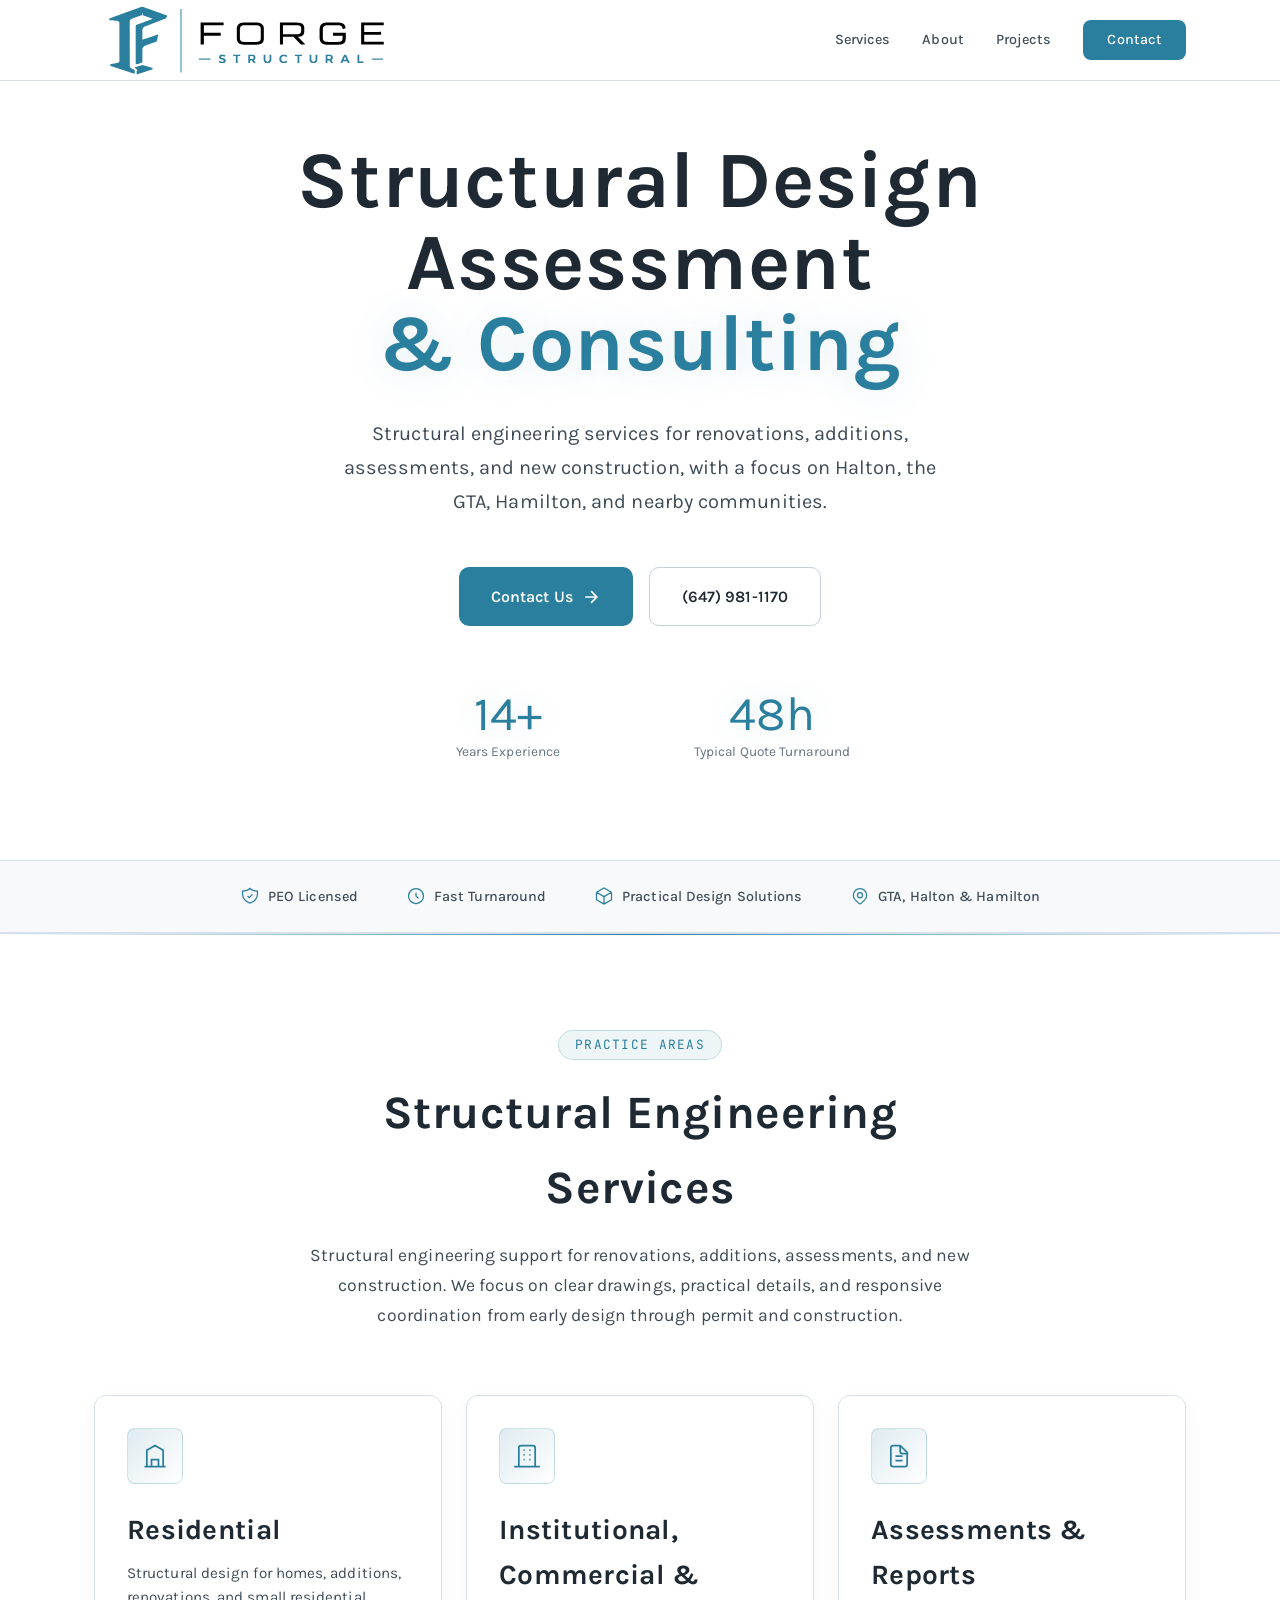
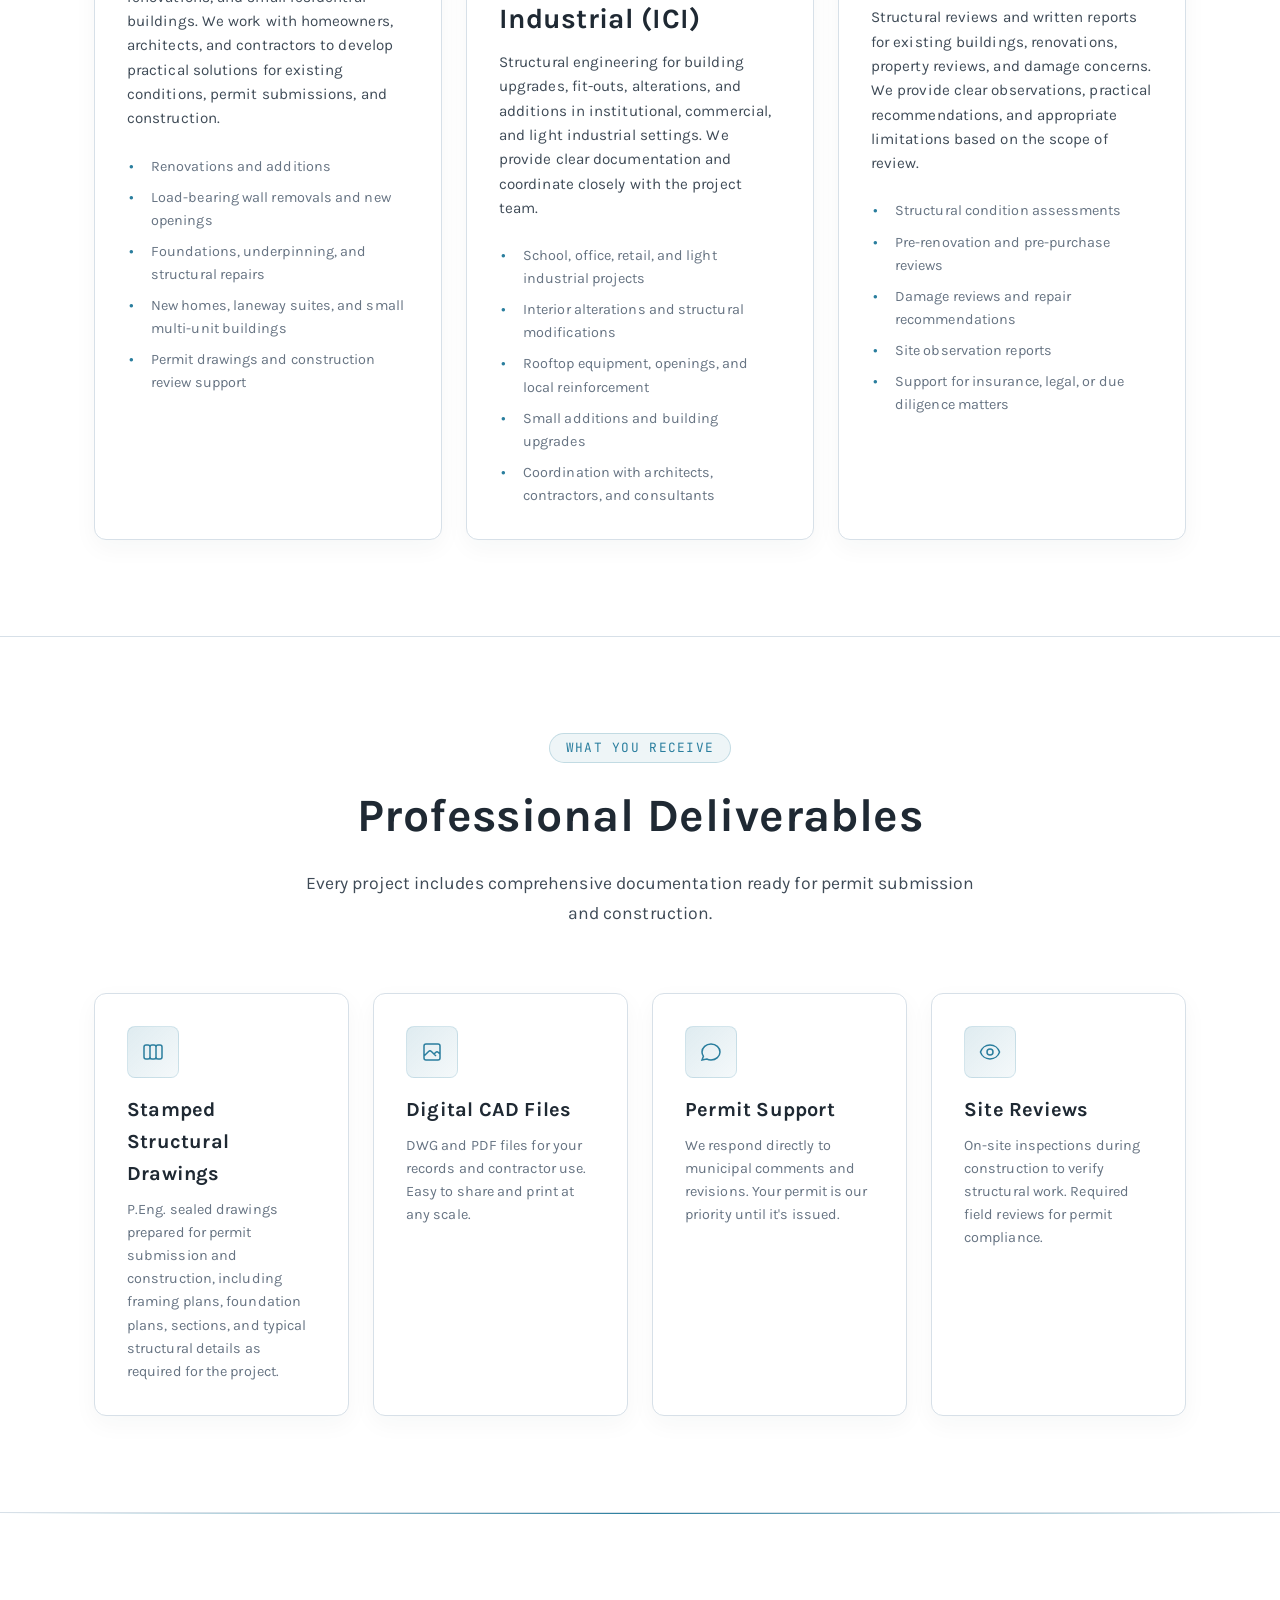
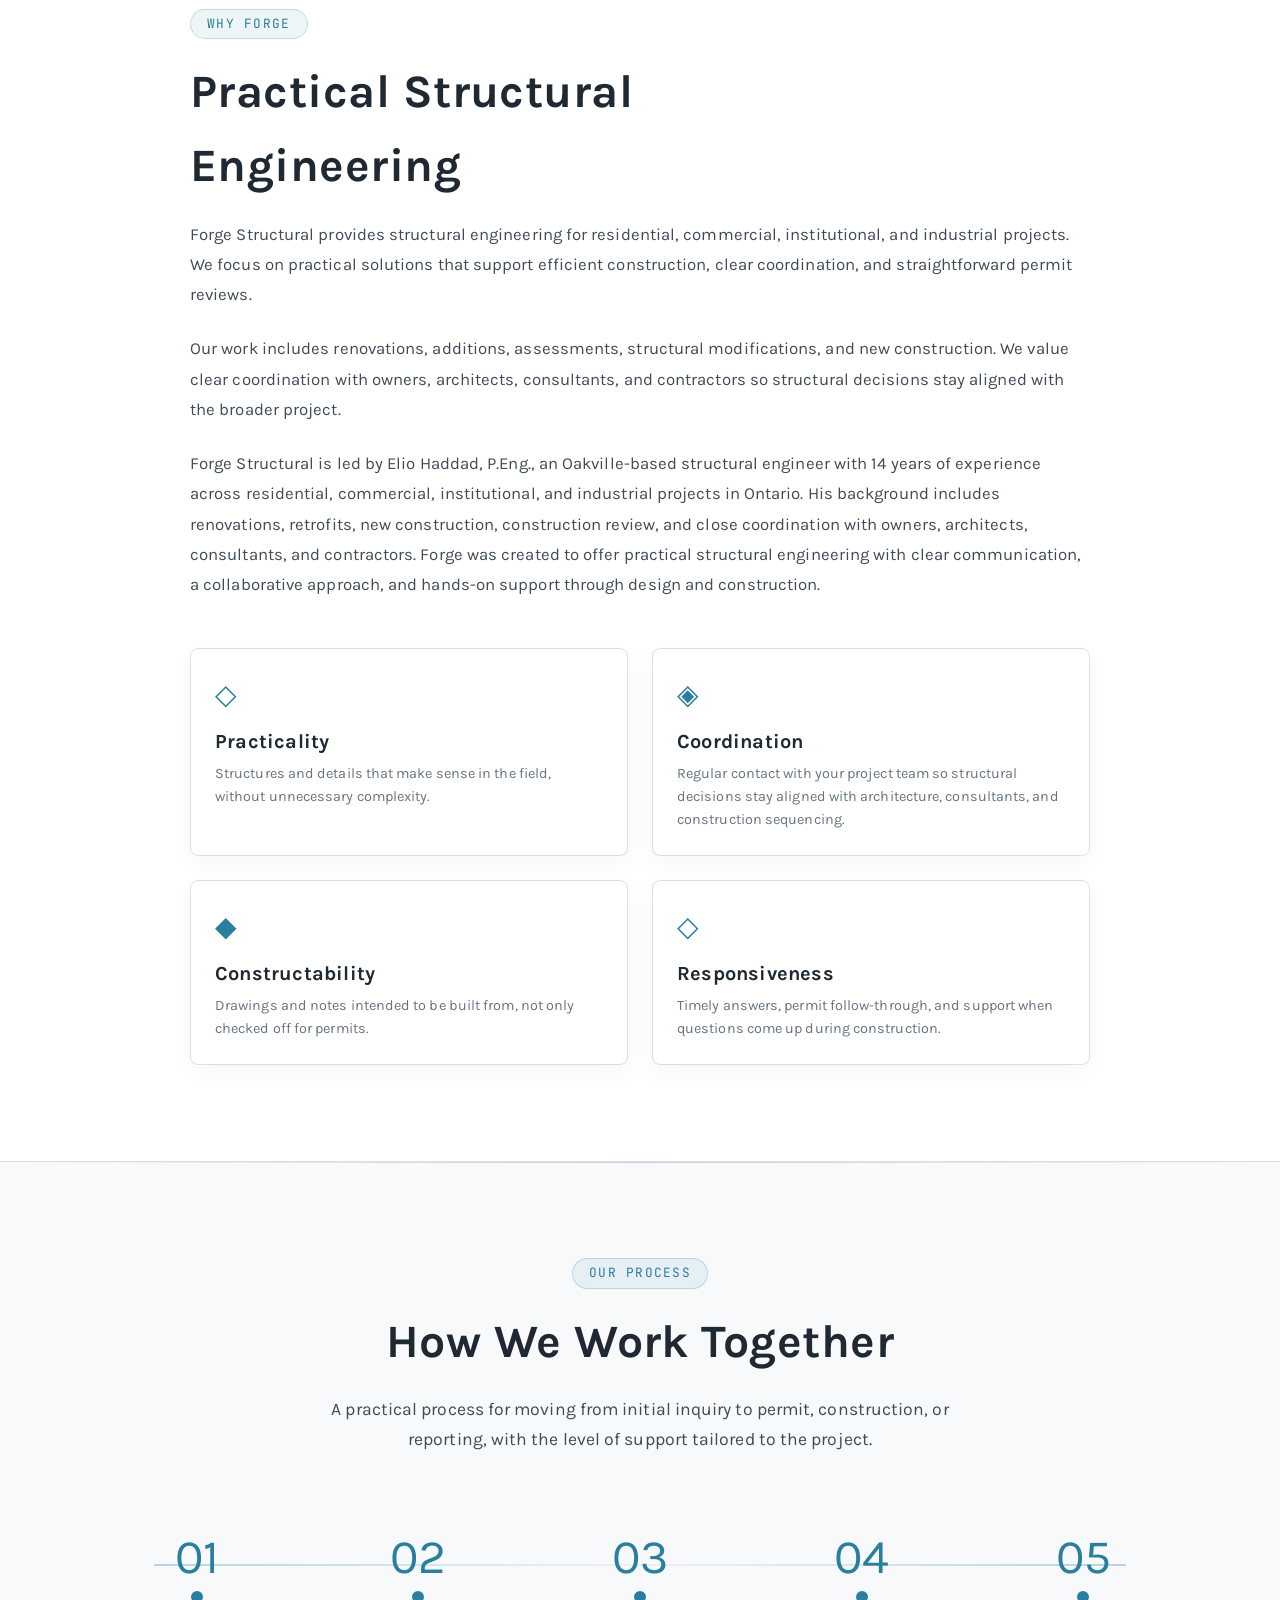
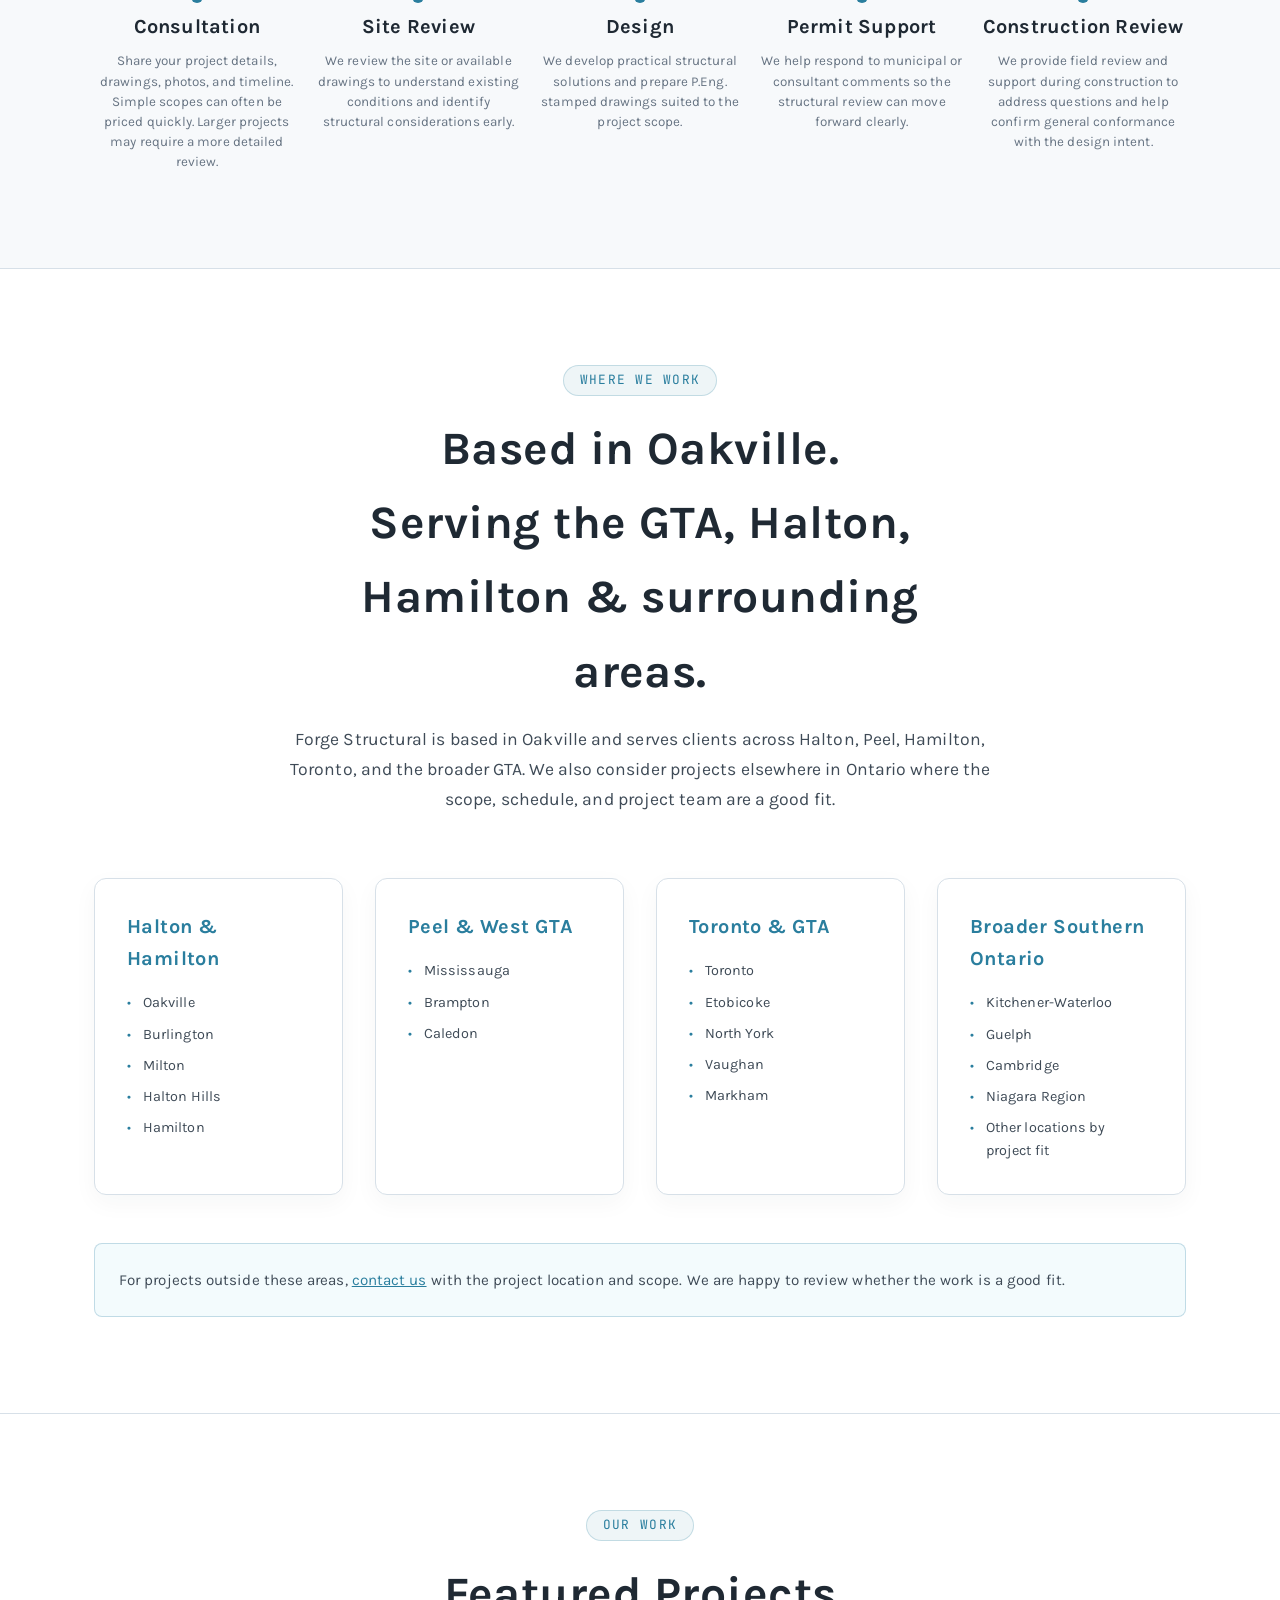
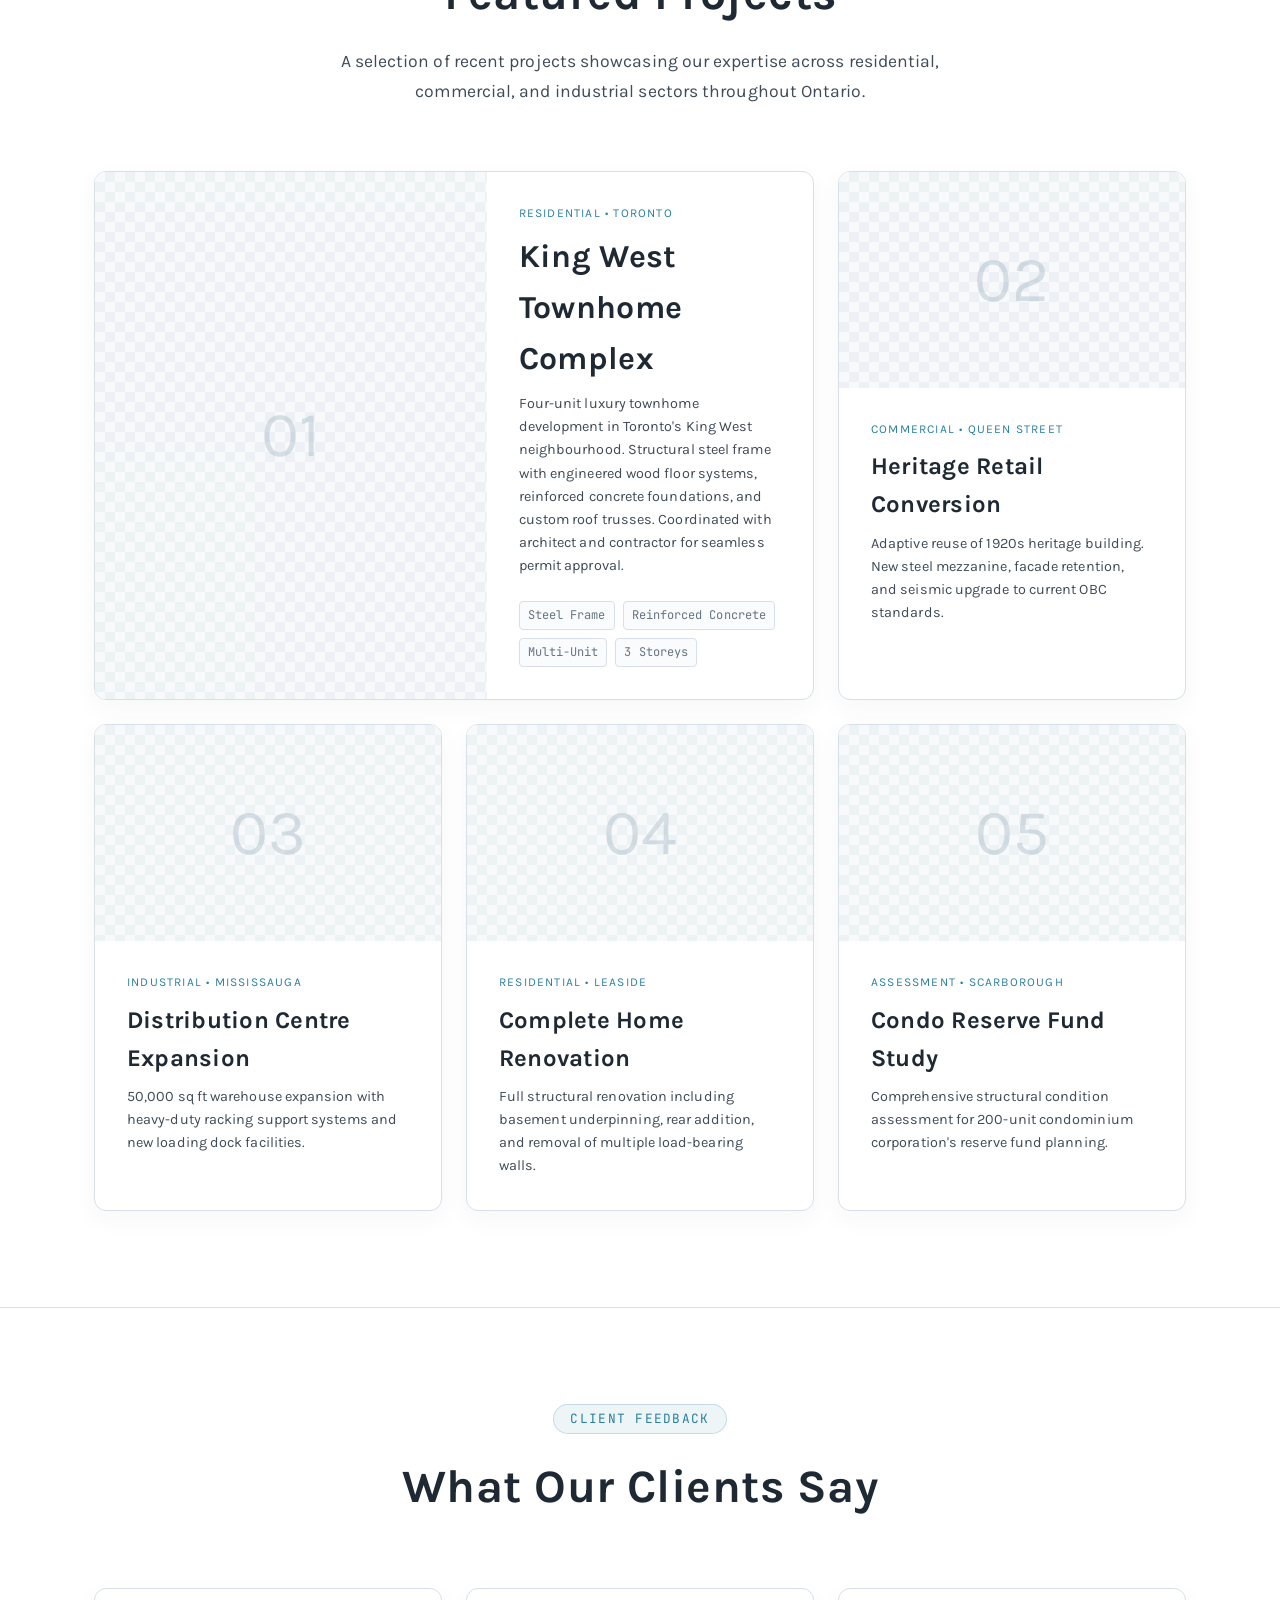
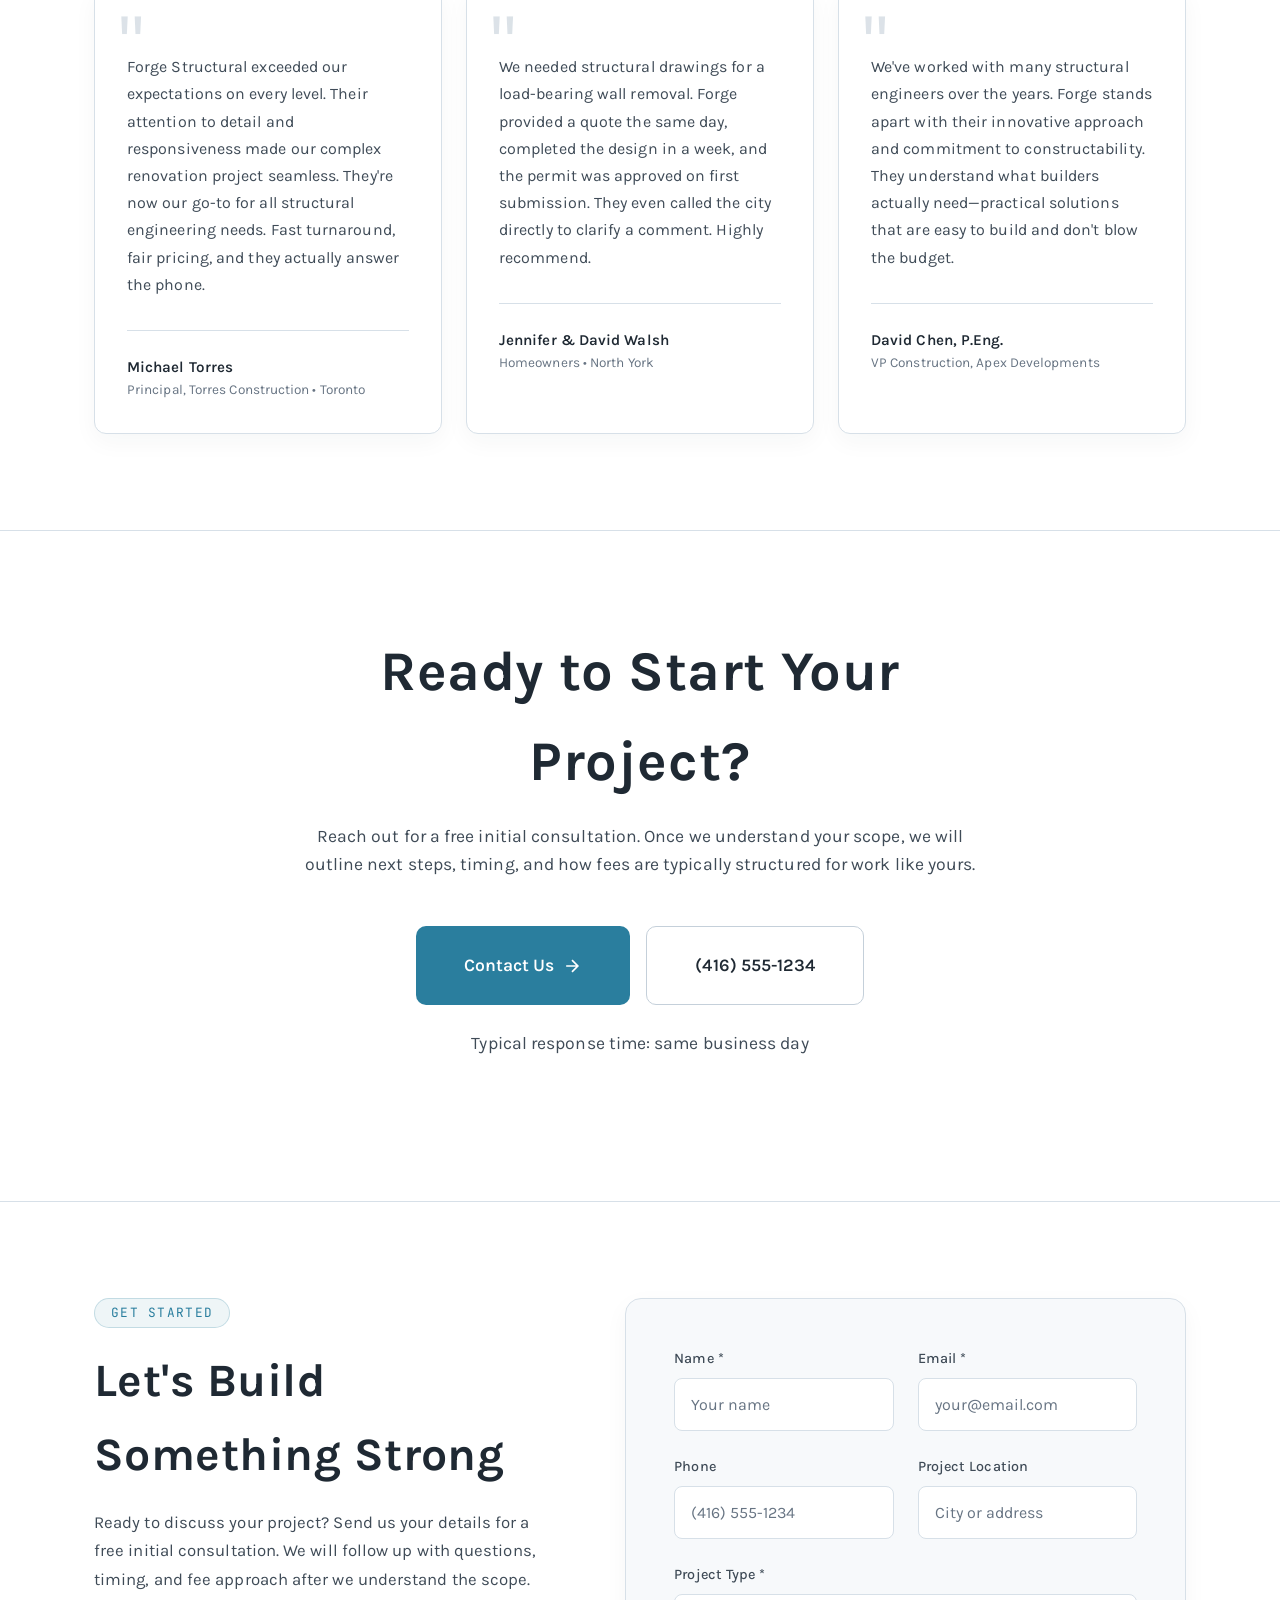
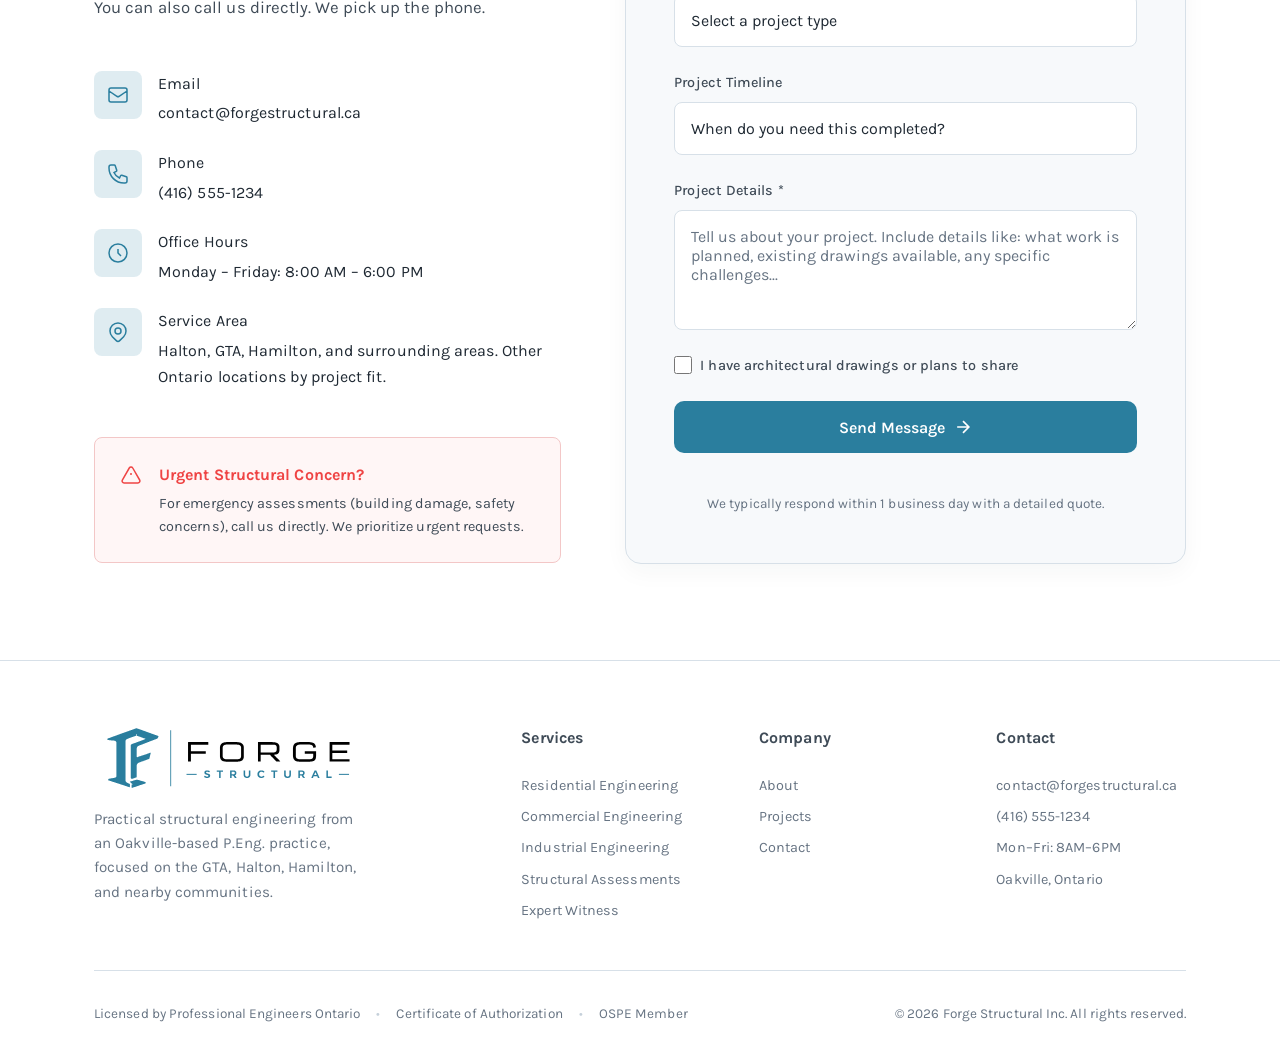
==== commit 78eaebac: "Refine about section, process, and service area positioning Co-authored-by: Cursor <cursoragent@curs" ====
--- a/index.html
+++ b/index.html
@@ -40,7 +40,7 @@
     
     <!-- Theme Color -->
     <meta name="theme-color" content="#09090b">
-    <meta name="msapplication-TileColor" content="#1671a5">
+    <meta name="msapplication-TileColor" content="#2A7E9E">
     
     <!-- Fonts -->
     <link rel="preconnect" href="https://fonts.googleapis.com">
@@ -138,7 +138,7 @@
                 <span class="title-line title-accent">& Consulting</span>
             </h1>
             <p class="hero-subtitle">
-                Structural engineering services for renovations, additions, assessments, and new construction across Ontario.
+                Structural engineering services for renovations, additions, assessments, and new construction, with a focus on Halton, the GTA, Hamilton, and nearby communities.
             </p>
             <div class="hero-actions">
                 <a href="#contact" class="btn btn-primary">
@@ -158,7 +158,7 @@
                 </div>
                 <div class="stat">
                     <span class="stat-number">48h</span>
-                    <span class="stat-label">Quote Turnaround</span>
+                    <span class="stat-label">Typical Quote Turnaround</span>
                 </div>
             </div>
         </div>
@@ -191,7 +191,7 @@
                         <path d="M17.657 16.657L13.414 20.9a1.998 1.998 0 01-2.827 0l-4.244-4.243a8 8 0 1111.314 0z"/>
                         <path d="M15 11a3 3 0 11-6 0 3 3 0 016 0z"/>
                     </svg>
-                    <span>Ontario-Wide Service</span>
+                    <span>GTA, Halton &amp; Hamilton</span>
                 </div>
             </div>
         </div>
@@ -321,50 +321,38 @@
             <div class="about-grid">
                 <div class="about-content">
                     <span class="section-tag">Why Forge</span>
-                    <h2 class="section-title">Engineering Excellence,<br>Forged in Precision</h2>
+                    <h2 class="section-title">Practical Structural<br>Engineering</h2>
                     <p class="about-text">
-                        At Forge Structural, we believe exceptional structures begin with exceptional engineering. Our name reflects our philosophy: like master craftsmen at the forge, we shape raw concepts into refined, resilient solutions through expertise, precision, and unwavering attention to detail.
+                        Forge Structural provides structural engineering for residential, commercial, institutional, and industrial projects. We focus on practical solutions that support efficient construction, clear coordination, and straightforward permit reviews.
                     </p>
                     <p class="about-text">
-                        We're not just engineers—we're problem solvers who understand the realities of construction. Every design we produce is optimized for constructability, cost-efficiency, and code compliance. We work closely with contractors, architects, and building officials to ensure smooth permit approvals and successful builds.
+                        Our work includes renovations, additions, assessments, structural modifications, and new construction. We value clear coordination with owners, architects, consultants, and contractors so structural decisions stay aligned with the broader project.
+                    </p>
+                    <p class="about-text">
+                        Forge Structural is led by Elio Haddad, P.Eng., an Oakville-based structural engineer with 14 years of experience across residential, commercial, institutional, and industrial projects in Ontario. His background includes renovations, retrofits, new construction, construction review, and close coordination with owners, architects, consultants, and contractors. Forge was created to offer practical structural engineering with clear communication, a collaborative approach, and hands-on support through design and construction.
                     </p>
                     
                     <div class="values-grid">
                         <div class="value-item">
                             <div class="value-icon">◇</div>
-                            <h4>Precision</h4>
-                            <p>Meticulous attention to every calculation, detail, and specification.</p>
+                            <h4>Practicality</h4>
+                            <p>Structures and details that make sense in the field, without unnecessary complexity.</p>
                         </div>
                         <div class="value-item">
                             <div class="value-icon">◈</div>
-                            <h4>Integrity</h4>
-                            <p>Honest communication and transparent processes from start to finish.</p>
+                            <h4>Coordination</h4>
+                            <p>Regular contact with your project team so structural decisions stay aligned with architecture, consultants, and construction sequencing.</p>
                         </div>
                         <div class="value-item">
                             <div class="value-icon">◆</div>
-                            <h4>Innovation</h4>
-                            <p>Creative problem-solving that maximizes value and minimizes cost.</p>
+                            <h4>Constructability</h4>
+                            <p>Drawings and notes intended to be built from, not only checked off for permits.</p>
                         </div>
                         <div class="value-item">
                             <div class="value-icon">◇</div>
-                            <h4>Reliability</h4>
-                            <p>On-time delivery and responsive communication throughout your project.</p>
-                        </div>
-                    </div>
-                </div>
-                
-                <div class="about-credentials">
-                    <div class="credential-card">
-                        <div class="credential-number">P.Eng.</div>
-                        <div class="credential-label">Licensed by Professional Engineers Ontario</div>
-                    </div>
-                    <div class="credential-card">
-                        <div class="credential-number">OBC 2024</div>
-                        <div class="credential-label">Ontario Building Code Compliant</div>
-                    </div>
-                    <div class="credential-card">
-                        <div class="credential-number">$2M</div>
-                        <div class="credential-label">Professional Liability Insurance</div>
+                            <h4>Responsiveness</h4>
+                            <p>Timely answers, permit follow-through, and support when questions come up during construction.</p>
+                        </div>
                     </div>
                 </div>
             </div>
@@ -377,29 +365,34 @@
             <div class="section-header">
                 <span class="section-tag">Our Process</span>
                 <h2 class="section-title">How We Work Together</h2>
-                <p class="section-description">A streamlined process designed to get your project from concept to permit approval efficiently.</p>
+                <p class="section-description">A practical process for moving from initial inquiry to permit, construction, or reporting, with the level of support tailored to the project.</p>
             </div>
             
             <div class="process-timeline">
                 <div class="process-step">
                     <div class="step-number">01</div>
                     <h3>Consultation</h3>
-                    <p>Share your project details. We'll discuss scope, timeline, and provide a fixed-fee quote within 48 hours. No surprises.</p>
+                    <p>Share your project details, drawings, photos, and timeline. Simple scopes can often be priced quickly. Larger projects may require a more detailed review.</p>
                 </div>
                 <div class="process-step">
                     <div class="step-number">02</div>
                     <h3>Site Review</h3>
-                    <p>We visit your site (or review existing drawings) to understand existing conditions and identify any structural challenges.</p>
+                    <p>We review the site or available drawings to understand existing conditions and identify structural considerations early.</p>
                 </div>
                 <div class="process-step">
                     <div class="step-number">03</div>
                     <h3>Design</h3>
-                    <p>Our engineers develop optimal structural solutions, producing detailed P.Eng. stamped drawings ready for permit.</p>
+                    <p>We develop practical structural solutions and prepare P.Eng. stamped drawings suited to the project scope.</p>
                 </div>
                 <div class="process-step">
                     <div class="step-number">04</div>
                     <h3>Permit Support</h3>
-                    <p>We handle all municipal comments and revisions. Site reviews during construction ensure everything is built correctly.</p>
+                    <p>We help respond to municipal or consultant comments so the structural review can move forward clearly.</p>
+                </div>
+                <div class="process-step">
+                    <div class="step-number">05</div>
+                    <h3>Construction Review</h3>
+                    <p>We provide field review and support during construction to address questions and help confirm general conformance with the design intent.</p>
                 </div>
             </div>
         </div>
@@ -410,57 +403,47 @@
         <div class="container">
             <div class="section-header">
                 <span class="section-tag">Where We Work</span>
-                <h2 class="section-title">Serving All of Ontario</h2>
-                <p class="section-description">From the GTA to Northern Ontario, we provide structural engineering services province-wide. Local expertise with the flexibility to serve you wherever your project is located.</p>
+                <h2 class="section-title">Based in Oakville.<br>Serving the GTA, Halton, Hamilton &amp; surrounding areas.</h2>
+                <p class="section-description">Forge Structural is based in Oakville and serves clients across Halton, Peel, Hamilton, Toronto, and the broader GTA. We also consider projects elsewhere in Ontario where the scope, schedule, and project team are a good fit.</p>
             </div>
             
             <div class="areas-grid">
                 <div class="area-region">
-                    <h4>Greater Toronto Area</h4>
+                    <h4>Halton &amp; Hamilton</h4>
+                    <ul>
+                        <li>Oakville</li>
+                        <li>Burlington</li>
+                        <li>Milton</li>
+                        <li>Halton Hills</li>
+                        <li>Hamilton</li>
+                    </ul>
+                </div>
+                <div class="area-region">
+                    <h4>Peel &amp; West GTA</h4>
+                    <ul>
+                        <li>Mississauga</li>
+                        <li>Brampton</li>
+                        <li>Caledon</li>
+                    </ul>
+                </div>
+                <div class="area-region">
+                    <h4>Toronto &amp; GTA</h4>
                     <ul>
                         <li>Toronto</li>
-                        <li>Mississauga</li>
-                        <li>Brampton</li>
+                        <li>Etobicoke</li>
+                        <li>North York</li>
                         <li>Vaughan</li>
                         <li>Markham</li>
-                        <li>Richmond Hill</li>
-                        <li>Oakville</li>
-                        <li>Burlington</li>
                     </ul>
                 </div>
                 <div class="area-region">
-                    <h4>Central Ontario</h4>
+                    <h4>Broader Southern Ontario</h4>
                     <ul>
-                        <li>Hamilton</li>
                         <li>Kitchener-Waterloo</li>
+                        <li>Guelph</li>
                         <li>Cambridge</li>
-                        <li>Guelph</li>
-                        <li>Barrie</li>
-                        <li>Newmarket</li>
-                        <li>Aurora</li>
-                        <li>Oshawa</li>
-                    </ul>
-                </div>
-                <div class="area-region">
-                    <h4>Eastern Ontario</h4>
-                    <ul>
-                        <li>Ottawa</li>
-                        <li>Kingston</li>
-                        <li>Peterborough</li>
-                        <li>Belleville</li>
-                        <li>Cornwall</li>
-                        <li>Brockville</li>
-                    </ul>
-                </div>
-                <div class="area-region">
-                    <h4>Southwestern Ontario</h4>
-                    <ul>
-                        <li>London</li>
-                        <li>Windsor</li>
-                        <li>St. Catharines</li>
-                        <li>Niagara Falls</li>
-                        <li>Brantford</li>
-                        <li>Sarnia</li>
+                        <li>Niagara Region</li>
+                        <li>Other locations by project fit</li>
                     </ul>
                 </div>
             </div>
@@ -469,7 +452,7 @@
                 <svg viewBox="0 0 24 24" fill="none" stroke="currentColor" stroke-width="1.5">
                     <path d="M13 16h-1v-4h-1m1-4h.01M21 12a9 9 0 11-18 0 9 9 0 0118 0z"/>
                 </svg>
-                <p>Don't see your area? We service all Ontario municipalities. <a href="#contact">Contact us</a> to discuss your project location.</p>
+                <p>For projects outside these areas, <a href="#contact">contact us</a> with the project location and scope. We are happy to review whether the work is a good fit.</p>
             </div>
         </div>
     </section>
@@ -610,7 +593,7 @@
         <div class="container">
             <div class="cta-content">
                 <h2>Ready to Start Your Project?</h2>
-                <p>Get a free consultation and fixed-fee quote within 48 hours. No obligation, no surprises.</p>
+                <p>Reach out for a free initial consultation. Once we understand your scope, we will outline next steps, timing, and how fees are typically structured for work like yours.</p>
                 <div class="cta-actions">
                     <a href="#contact" class="btn btn-primary btn-large">
                         Contact Us
@@ -635,7 +618,7 @@
                     <span class="section-tag">Get Started</span>
                     <h2 class="section-title">Let's Build<br>Something Strong</h2>
                     <p class="contact-text">
-                        Ready to discuss your project? Send us your details and we'll provide a free consultation and fixed-fee quote within 48 hours. Or call us directly—we actually answer the phone.
+                        Ready to discuss your project? Send us your details for a free initial consultation. We will follow up with questions, timing, and fee approach after we understand the scope. You can also call us directly. We pick up the phone.
                     </p>
                     
                     <div class="contact-details">
@@ -684,7 +667,7 @@
                             </div>
                             <div class="contact-item-content">
                                 <span class="contact-label">Service Area</span>
-                                <span>Greater Toronto Area & All of Ontario</span>
+                                <span>Halton, GTA, Hamilton, and surrounding areas. Other Ontario locations by project fit.</span>
                             </div>
                         </div>
                     </div>
@@ -792,7 +775,7 @@
                     <a href="#" class="footer-logo">
                         <img src="assets/logo.svg" alt="Forge Structural" class="footer-logo-image">
                     </a>
-                    <p class="footer-tagline">Precision structural engineering for Ontario's most demanding projects. Licensed P.Eng. firm serving the GTA and province-wide.</p>
+                    <p class="footer-tagline">Practical structural engineering from an Oakville-based P.Eng. practice, focused on the GTA, Halton, Hamilton, and nearby communities.</p>
                 </div>
                 
                 <div class="footer-links">
@@ -821,7 +804,7 @@
                         <li><a href="mailto:contact@forgestructural.ca">contact@forgestructural.ca</a></li>
                         <li><a href="tel:+14165551234">(416) 555-1234</a></li>
                         <li>Mon–Fri: 8AM–6PM</li>
-                        <li>Toronto, Ontario</li>
+                        <li>Oakville, Ontario</li>
                     </ul>
                 </div>
             </div>
--- a/styles.css
+++ b/styles.css
@@ -12,10 +12,10 @@
     --color-bg-card: #18181b;
     --color-bg-elevated: #1c1c20;
     
-    --color-accent: #f59e0b;
-    --color-accent-light: #fbbf24;
-    --color-accent-dark: #d97706;
-    --color-accent-glow: rgba(245, 158, 11, 0.15);
+    --color-accent: #2A7E9E;
+    --color-accent-light: #2A7E9E;
+    --color-accent-dark: #236A85;
+    --color-accent-glow: rgba(42, 126, 158, 0.15);
     
     --color-text-primary: #fafafa;
     --color-text-secondary: #a1a1aa;
@@ -203,7 +203,7 @@
 }
 
 .nav-cta:hover {
-    background: var(--color-accent-light);
+    background: var(--color-accent-dark);
 }
 
 .nav-cta::after {
@@ -251,8 +251,8 @@
     position: absolute;
     inset: 0;
     background-image: 
-        linear-gradient(rgba(245, 158, 11, 0.03) 1px, transparent 1px),
-        linear-gradient(90deg, rgba(245, 158, 11, 0.03) 1px, transparent 1px);
+        linear-gradient(rgba(42, 126, 158, 0.03) 1px, transparent 1px),
+        linear-gradient(90deg, rgba(42, 126, 158, 0.03) 1px, transparent 1px);
     background-size: 60px 60px;
     mask-image: radial-gradient(ellipse at center, black 20%, transparent 70%);
 }
@@ -354,7 +354,7 @@
 }
 
 .btn-primary:hover {
-    background: var(--color-accent-light);
+    background: var(--color-accent-dark);
     transform: translateY(-2px);
     box-shadow: 0 10px 40px var(--color-accent-glow);
 }
@@ -536,7 +536,7 @@
     display: flex;
     align-items: center;
     justify-content: center;
-    border: 1px solid rgba(245, 158, 11, 0.2);
+    border: 1px solid rgba(42, 126, 158, 0.2);
 }
 
 .service-icon svg {
@@ -601,9 +601,12 @@
 
 .about-grid {
     display: grid;
-    grid-template-columns: 1.2fr 0.8fr;
+    grid-template-columns: 1fr;
     gap: var(--space-3xl);
     align-items: start;
+    max-width: 900px;
+    margin-left: auto;
+    margin-right: auto;
 }
 
 .about-content .section-tag,
@@ -754,8 +757,8 @@
 
 .process-timeline {
     display: grid;
-    grid-template-columns: repeat(4, 1fr);
-    gap: var(--space-lg);
+    grid-template-columns: repeat(5, minmax(0, 1fr));
+    gap: var(--space-md);
     position: relative;
 }
 
@@ -797,15 +800,15 @@
 
 .process-step h3 {
     font-family: var(--font-display);
-    font-size: 1.5rem;
+    font-size: 1.25rem;
     margin-bottom: var(--space-sm);
     letter-spacing: 0.02em;
 }
 
 .process-step p {
-    font-size: 0.9rem;
+    font-size: 0.84rem;
     color: var(--color-text-tertiary);
-    line-height: 1.6;
+    line-height: 1.5;
 }
 
 /* =============================================
@@ -1720,13 +1723,13 @@
 .deliverable-icon {
     width: 52px;
     height: 52px;
-    background: linear-gradient(135deg, var(--color-accent-glow) 0%, rgba(245, 158, 11, 0.05) 100%);
+    background: linear-gradient(135deg, var(--color-accent-glow) 0%, rgba(42, 126, 158, 0.05) 100%);
     border-radius: var(--radius-md);
     display: flex;
     align-items: center;
     justify-content: center;
     margin-bottom: var(--space-md);
-    border: 1px solid rgba(245, 158, 11, 0.15);
+    border: 1px solid rgba(42, 126, 158, 0.15);
     transition: all var(--transition-base);
 }
 
@@ -1840,7 +1843,7 @@
     gap: var(--space-md);
     padding: var(--space-lg);
     background: var(--color-accent-glow);
-    border: 1px solid rgba(245, 158, 11, 0.2);
+    border: 1px solid rgba(42, 126, 158, 0.2);
     border-radius: var(--radius-md);
 }
 
@@ -2670,10 +2673,10 @@
     --color-bg-card: #ffffff;
     --color-bg-elevated: #f9fbfd;
 
-    --color-accent: #1671a5;
-    --color-accent-light: #1671a5;
-    --color-accent-dark: #125b84;
-    --color-accent-glow: rgba(22, 113, 165, 0.14);
+    --color-accent: #2A7E9E;
+    --color-accent-light: #2A7E9E;
+    --color-accent-dark: #236A85;
+    --color-accent-glow: rgba(42, 126, 158, 0.15);
 
     --color-text-primary: #1f2933;
     --color-text-secondary: #3f4b57;
@@ -2771,8 +2774,8 @@
 }
 
 .section-tag {
-    background: rgba(22, 113, 165, 0.08);
-    border: 1px solid rgba(22, 113, 165, 0.22);
+    background: rgba(42, 126, 158, 0.08);
+    border: 1px solid rgba(42, 126, 158, 0.22);
     border-radius: 999px;
 }
 
@@ -2886,7 +2889,7 @@
 
 .areas-note {
     background: #f3fbfd;
-    border-color: rgba(22, 113, 165, 0.25);
+    border-color: rgba(42, 126, 158, 0.25);
 }
 
 .form-group input,
@@ -2905,7 +2908,7 @@
 textarea:focus-visible {
     outline: none;
     border-color: var(--color-accent);
-    box-shadow: 0 0 0 3px rgba(22, 113, 165, 0.18);
+    box-shadow: 0 0 0 3px rgba(42, 126, 158, 0.18);
 }
 
 @media (max-width: 768px) {
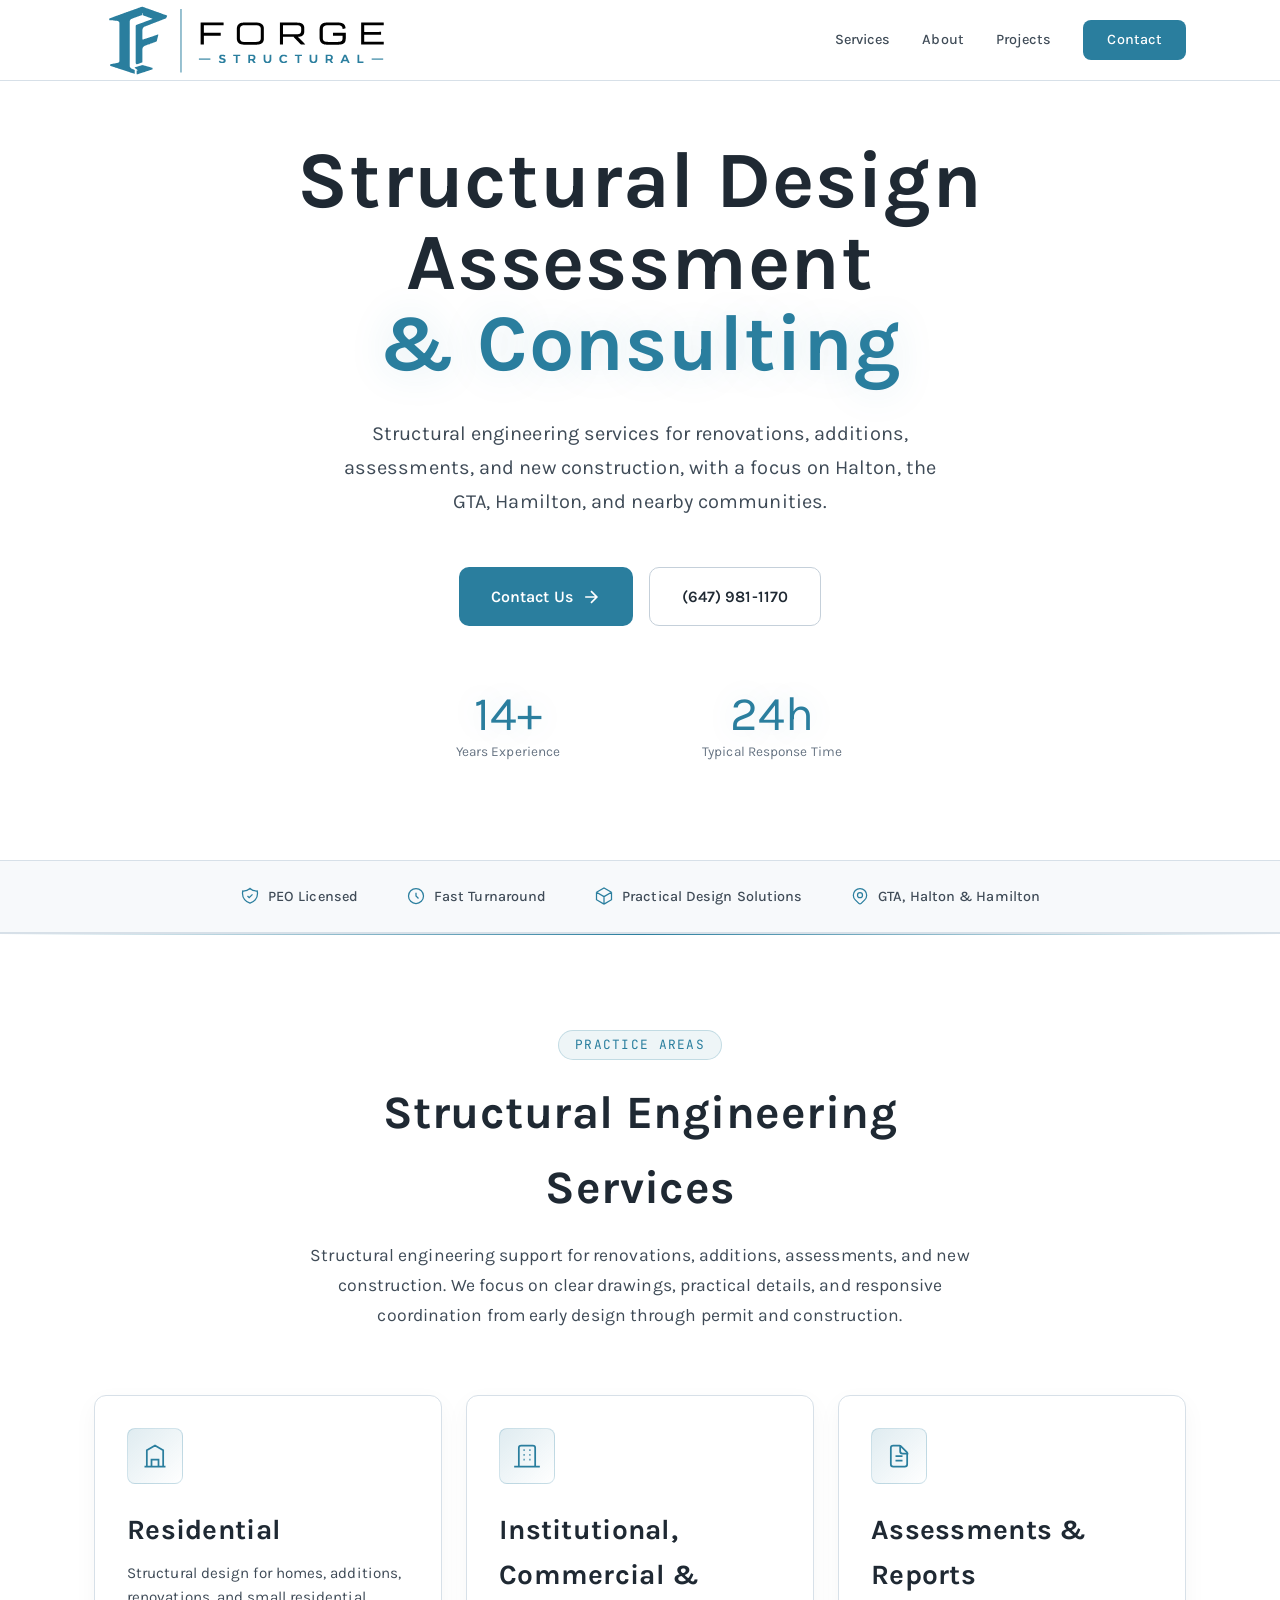
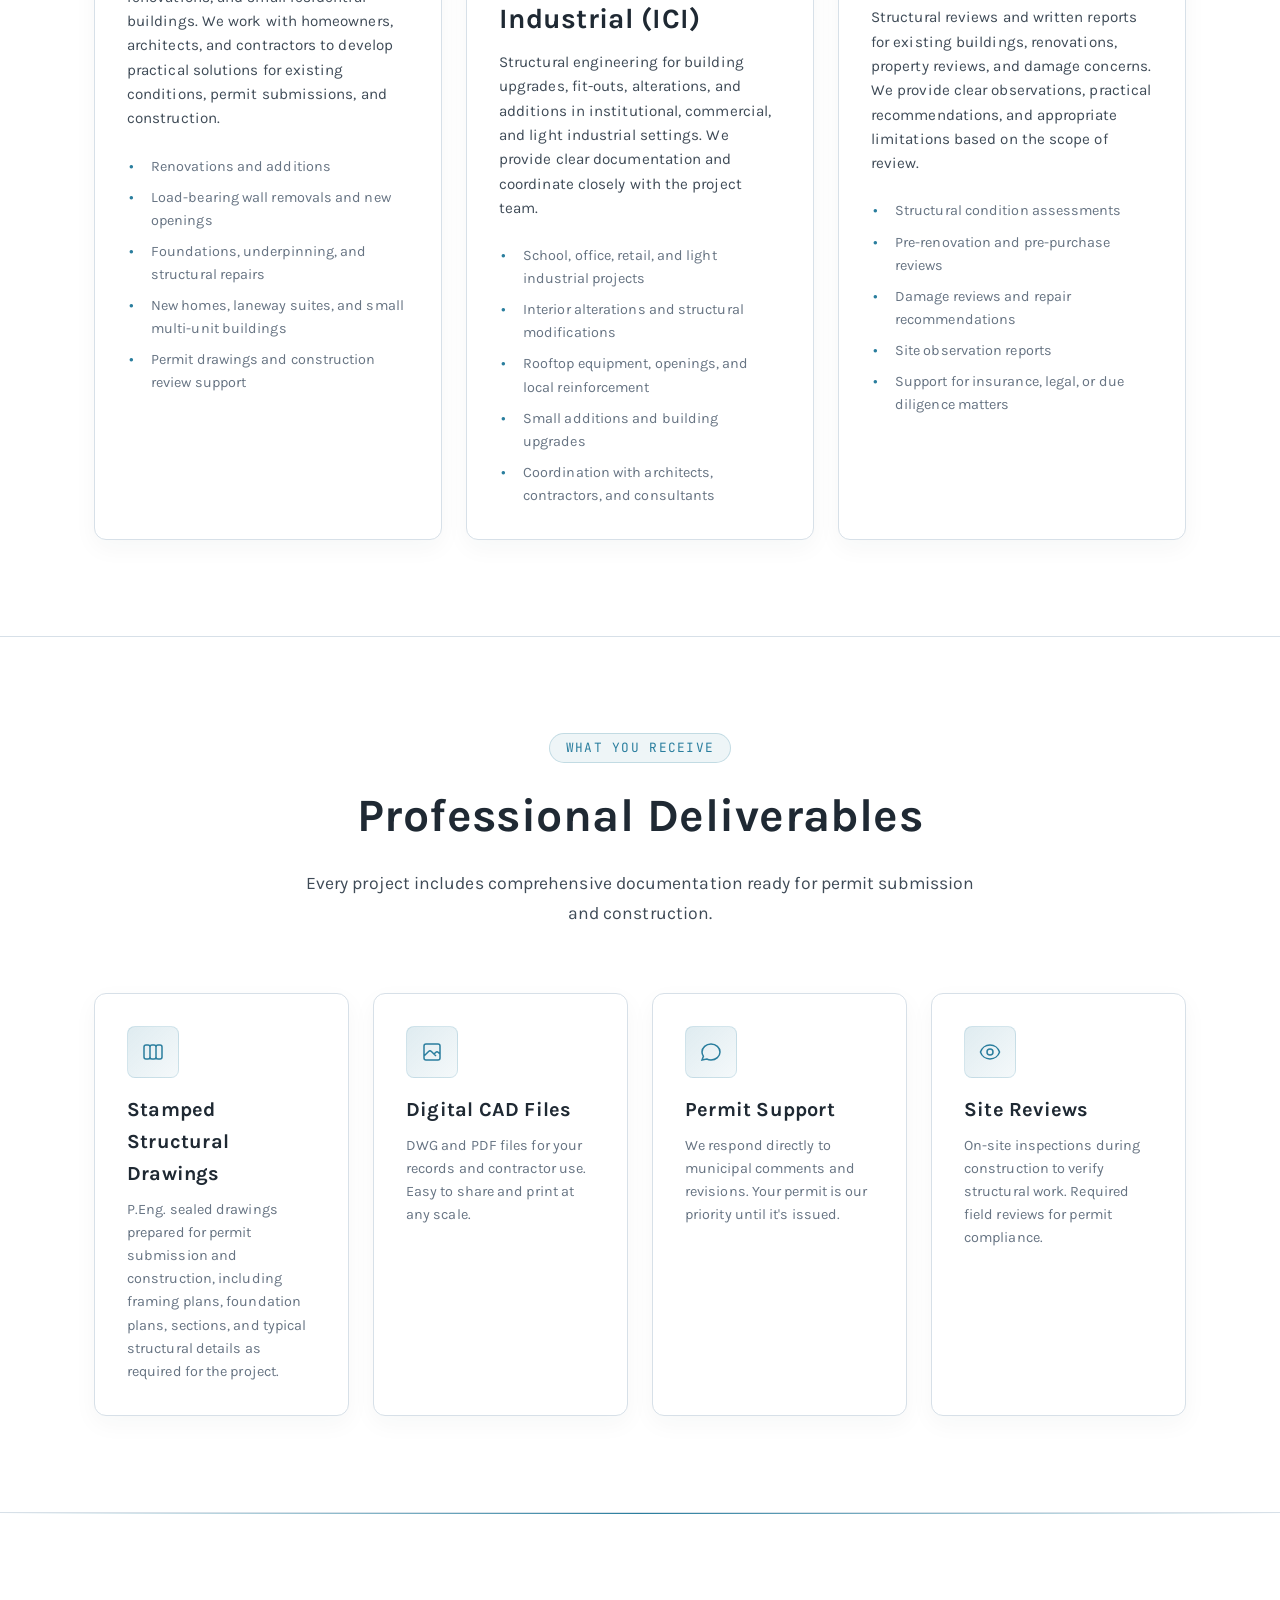
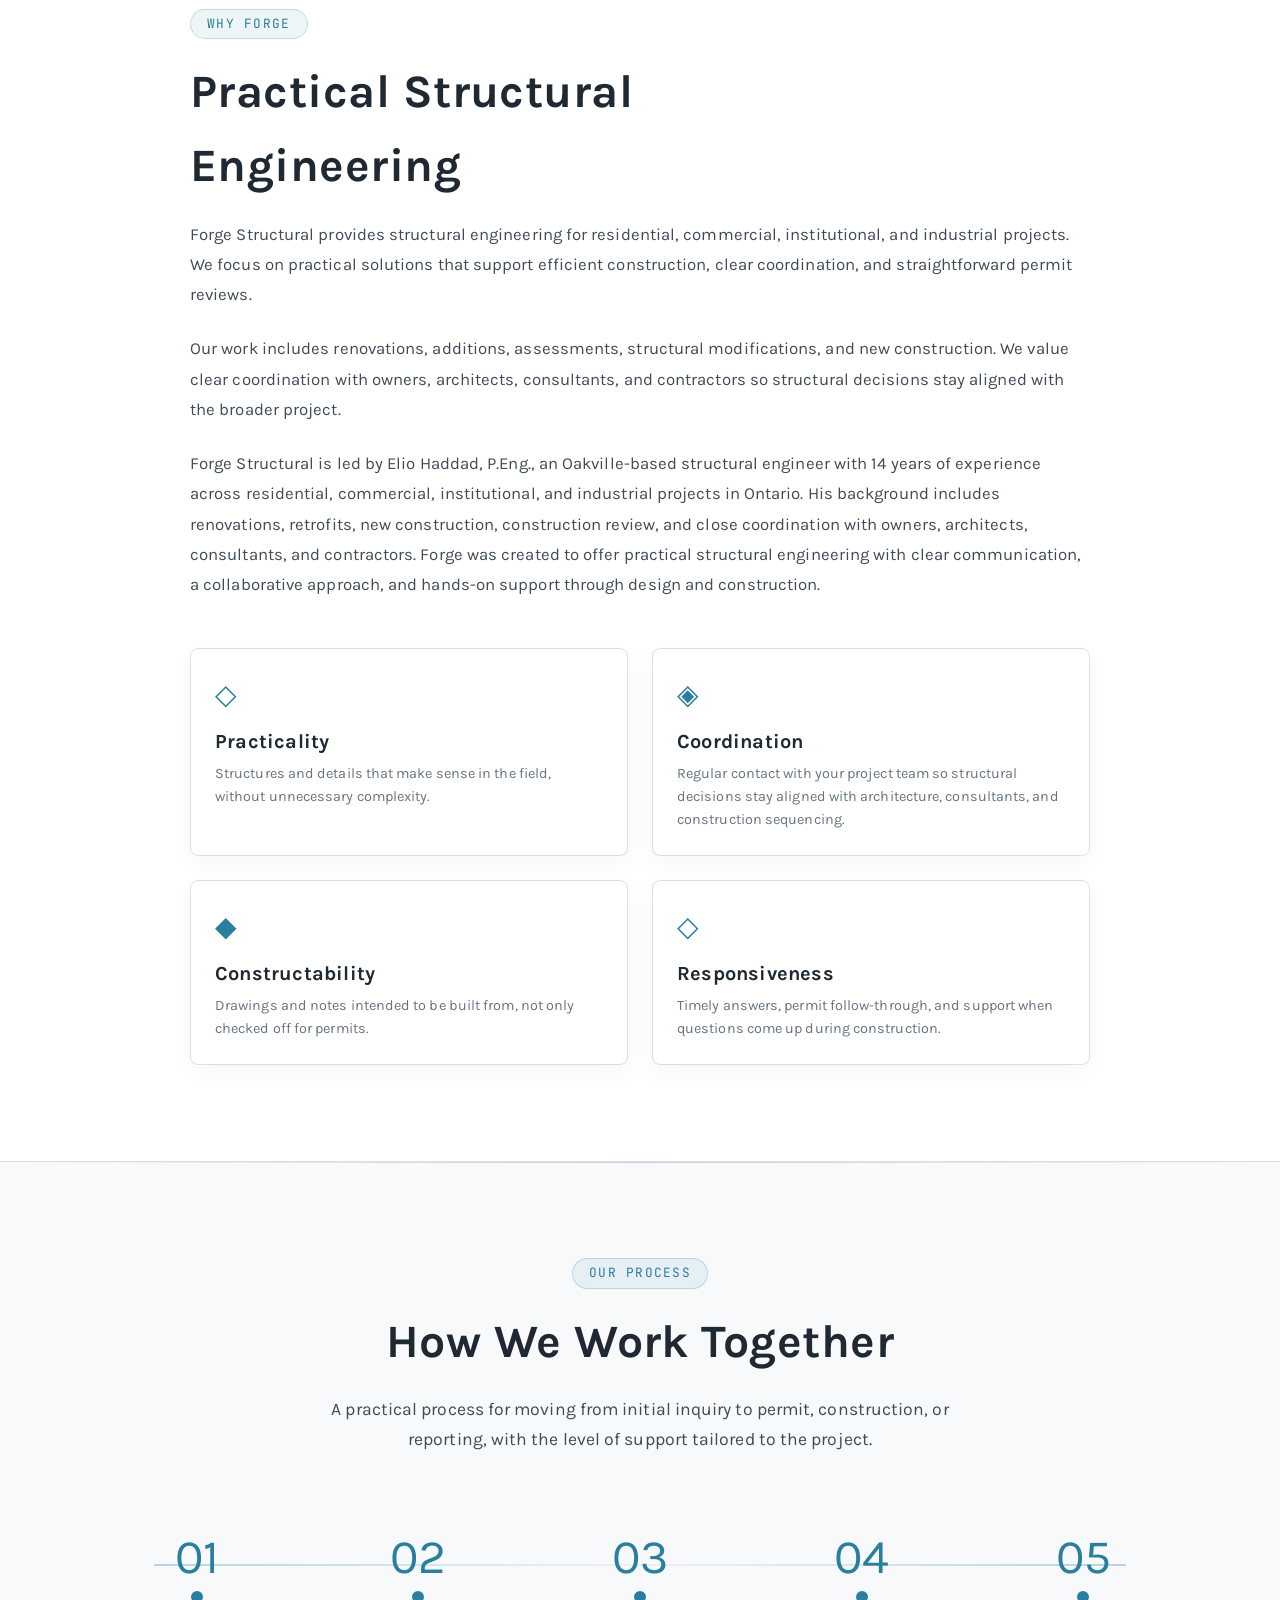
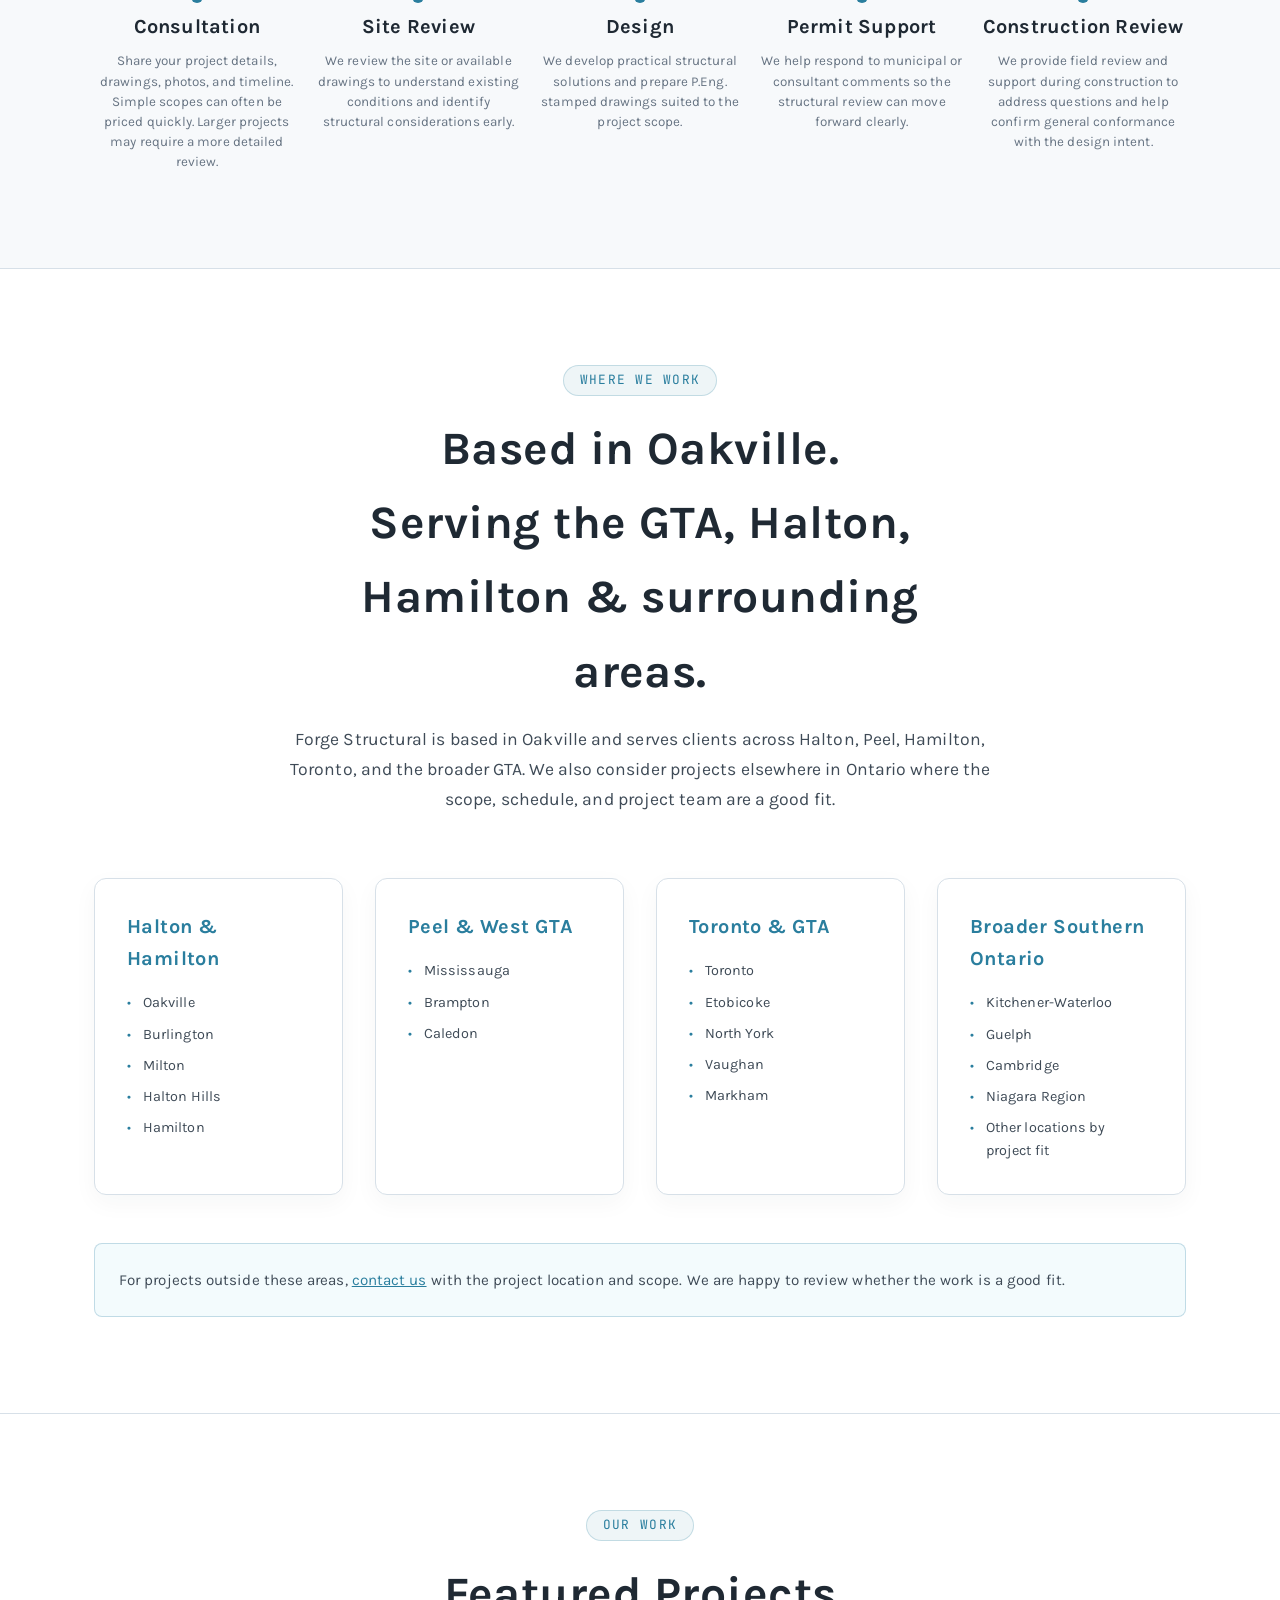
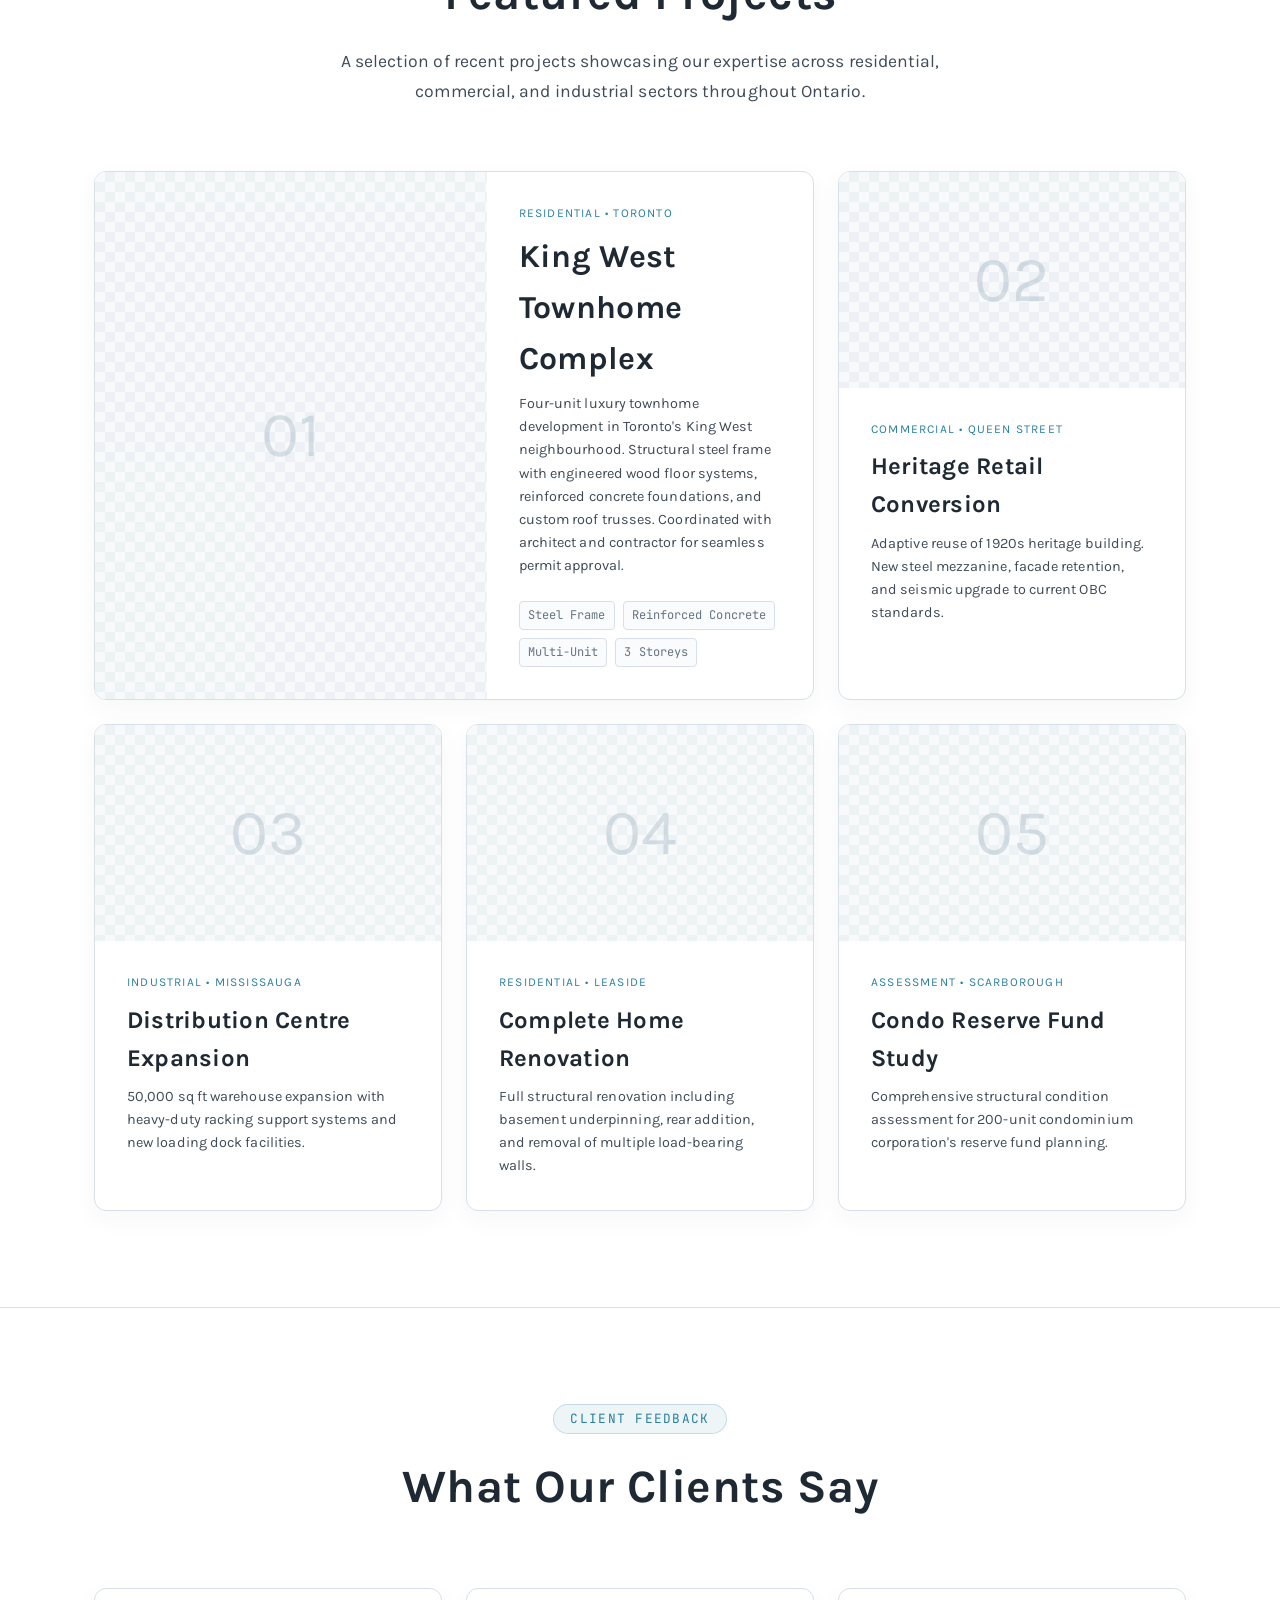
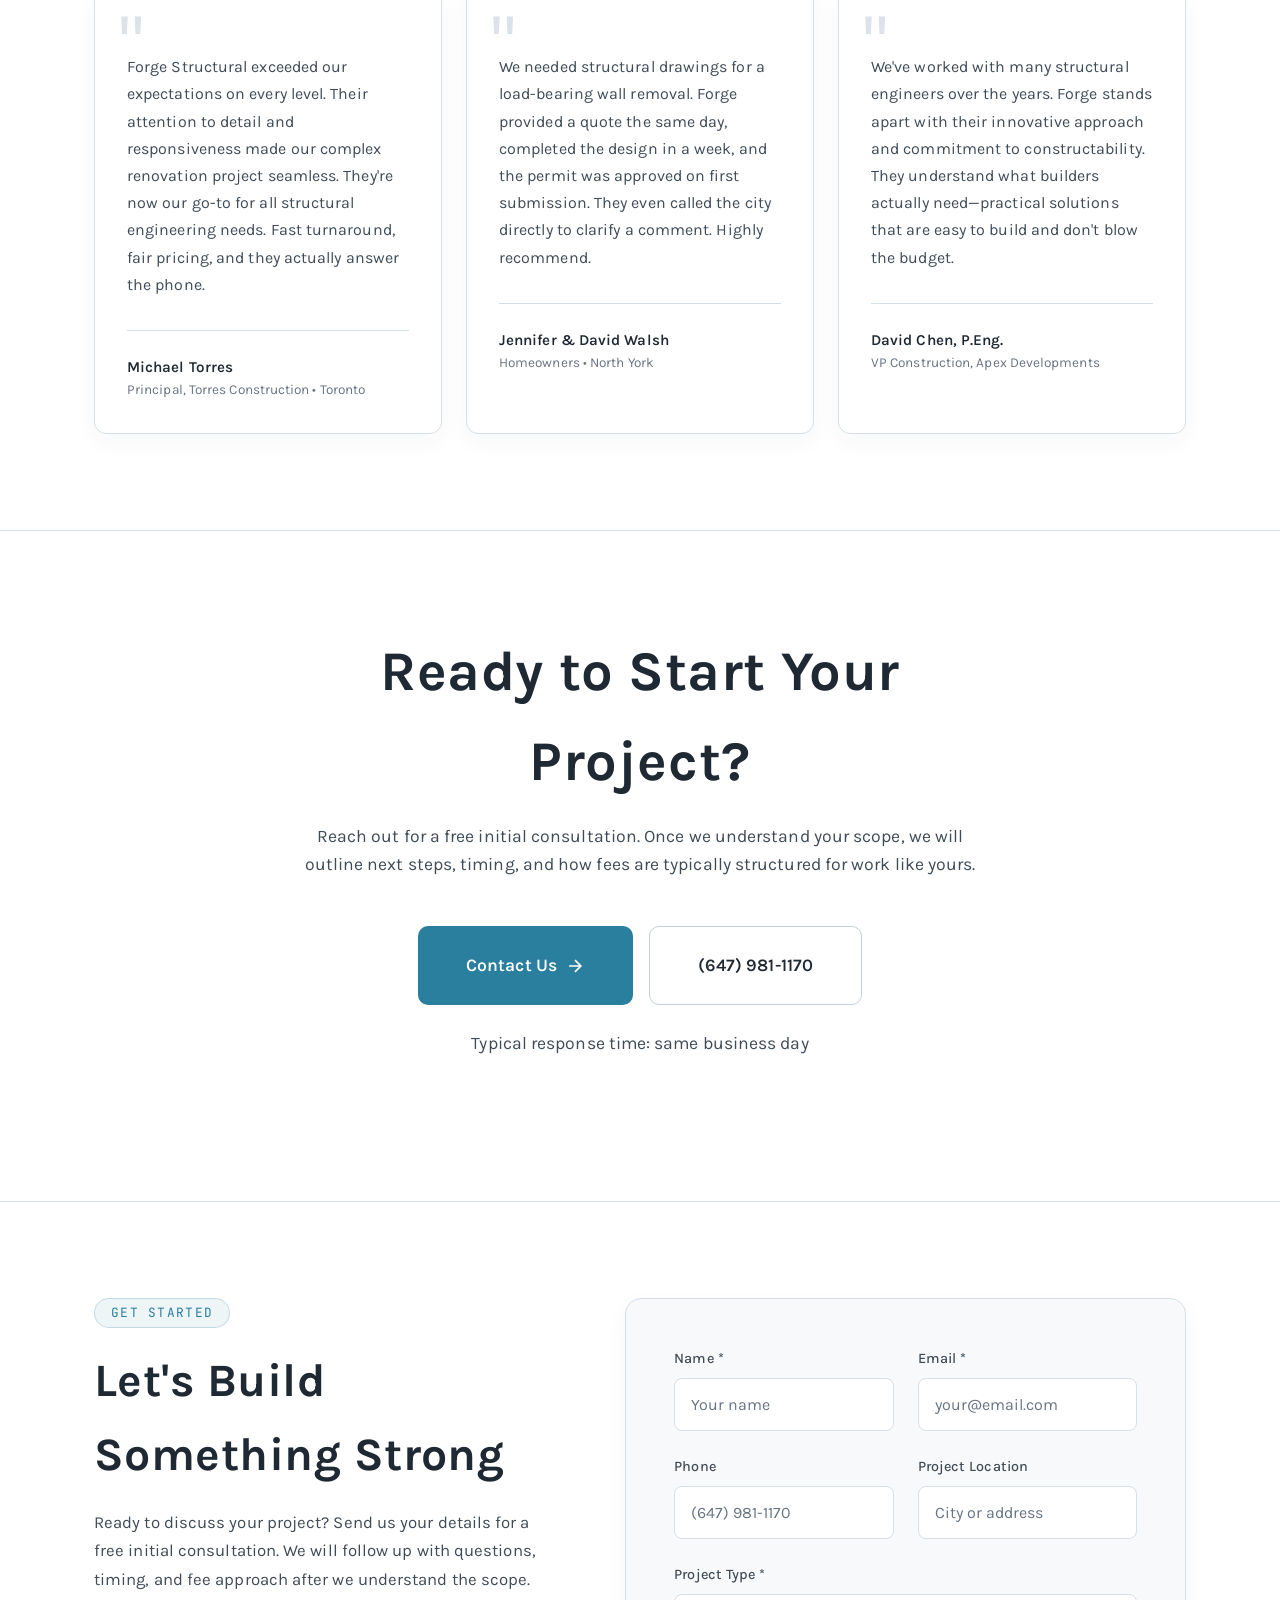
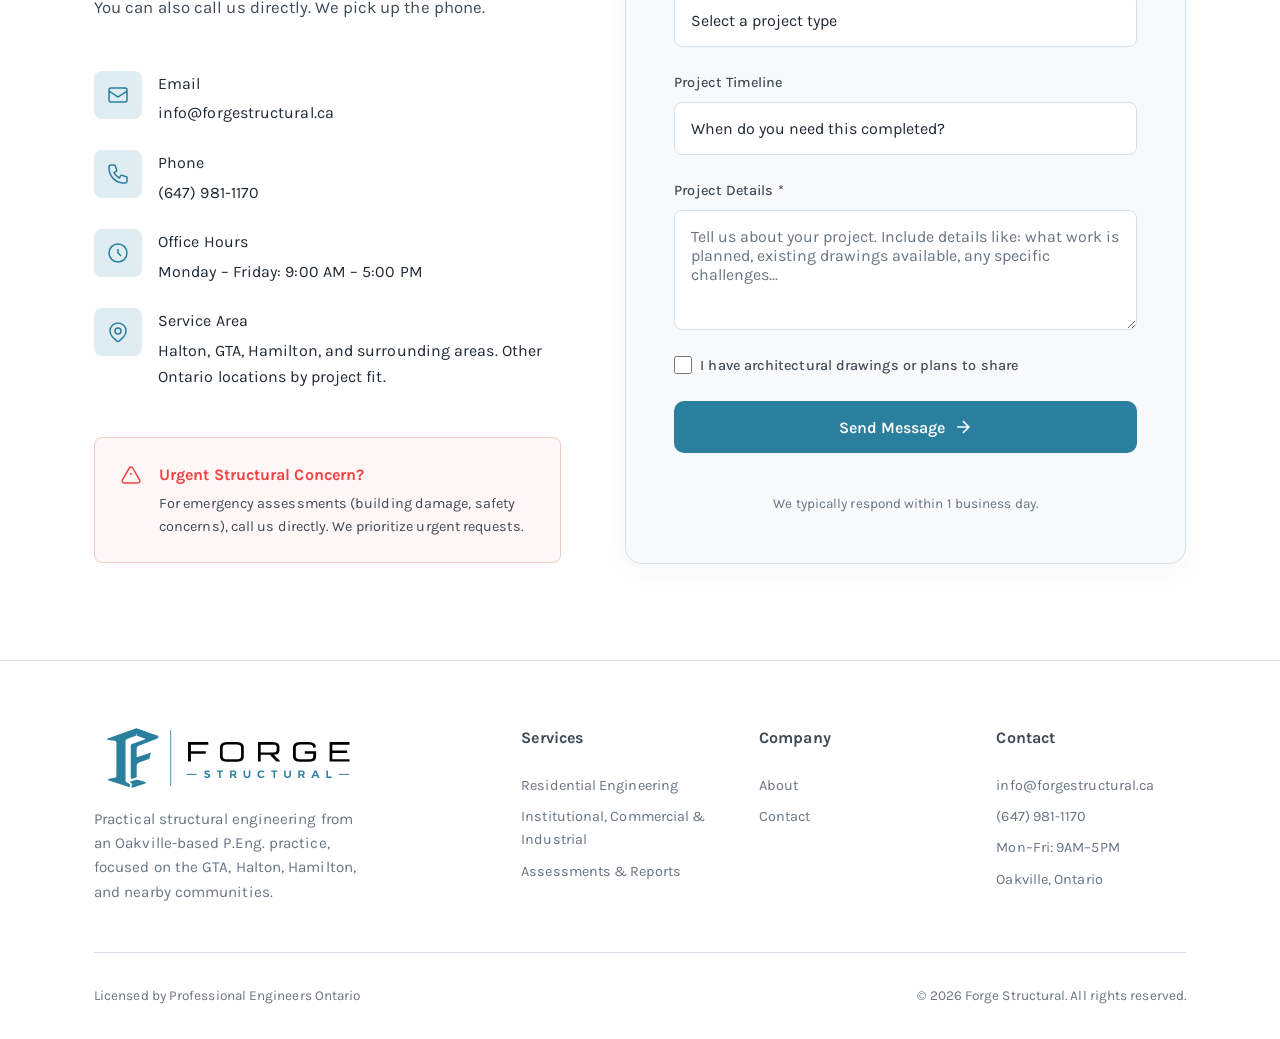
==== commit ece2ab68: "Update contact info and footer Co-authored-by: Cursor <cursoragent@cursor.com>" ====
--- a/index.html
+++ b/index.html
@@ -57,11 +57,11 @@
         "name": "Forge Structural Inc.",
         "description": "Licensed P.Eng. structural engineering firm serving Ontario. Specializing in residential, commercial, and industrial structural engineering services.",
         "url": "https://forgestructural.ca",
-        "telephone": "+1-416-555-1234",
-        "email": "contact@forgestructural.ca",
+        "telephone": "+1-647-981-1170",
+        "email": "info@forgestructural.ca",
         "address": {
             "@type": "PostalAddress",
-            "addressLocality": "Toronto",
+            "addressLocality": "Oakville",
             "addressRegion": "ON",
             "addressCountry": "CA"
         },
@@ -89,7 +89,7 @@
             "Expert Witness Services"
         ],
         "priceRange": "$$",
-        "openingHours": "Mo-Fr 08:00-18:00",
+        "openingHours": "Mo-Fr 09:00-17:00",
         "sameAs": [],
         "hasCredential": {
             "@type": "EducationalOccupationalCredential",
@@ -157,8 +157,8 @@
                     <span class="stat-label">Years Experience</span>
                 </div>
                 <div class="stat">
-                    <span class="stat-number">48h</span>
-                    <span class="stat-label">Typical Quote Turnaround</span>
+                    <span class="stat-number">24h</span>
+                    <span class="stat-label">Typical Response Time</span>
                 </div>
             </div>
         </div>
@@ -601,8 +601,8 @@
                             <path d="M5 12h14M12 5l7 7-7 7"/>
                         </svg>
                     </a>
-                    <a href="tel:+14165551234" class="btn btn-outline btn-large">
-                        (416) 555-1234
+                    <a href="tel:+16479811170" class="btn btn-outline btn-large">
+                        (647) 981-1170
                     </a>
                 </div>
                 <p class="cta-note">Typical response time: same business day</p>
@@ -630,7 +630,7 @@
                             </div>
                             <div class="contact-item-content">
                                 <span class="contact-label">Email</span>
-                                <a href="mailto:contact@forgestructural.ca">contact@forgestructural.ca</a>
+                                <a href="mailto:info@forgestructural.ca">info@forgestructural.ca</a>
                             </div>
                         </div>
                         
@@ -642,7 +642,7 @@
                             </div>
                             <div class="contact-item-content">
                                 <span class="contact-label">Phone</span>
-                                <a href="tel:+14165551234">(416) 555-1234</a>
+                                <a href="tel:+16479811170">(647) 981-1170</a>
                             </div>
                         </div>
                         
@@ -654,7 +654,7 @@
                             </div>
                             <div class="contact-item-content">
                                 <span class="contact-label">Office Hours</span>
-                                <span>Monday – Friday: 8:00 AM – 6:00 PM</span>
+                                <span>Monday – Friday: 9:00 AM – 5:00 PM</span>
                             </div>
                         </div>
                         
@@ -704,7 +704,7 @@
                         <div class="form-row">
                             <div class="form-group">
                                 <label for="phone">Phone</label>
-                                <input type="tel" id="phone" name="phone" placeholder="(416) 555-1234">
+                                <input type="tel" id="phone" name="phone" placeholder="(647) 981-1170">
                             </div>
                             <div class="form-group">
                                 <label for="location">Project Location</label>
@@ -758,7 +758,7 @@
                             </svg>
                         </button>
                         
-                        <p class="form-note">We typically respond within 1 business day with a detailed quote.</p>
+                        <p class="form-note">We typically respond within 1 business day.</p>
                     </form>
                 </div>
             </div>
@@ -782,10 +782,8 @@
                     <h4>Services</h4>
                     <ul>
                         <li><a href="#services">Residential Engineering</a></li>
-                        <li><a href="#services">Commercial Engineering</a></li>
-                        <li><a href="#services">Industrial Engineering</a></li>
-                        <li><a href="#services">Structural Assessments</a></li>
-                        <li><a href="#services">Expert Witness</a></li>
+                        <li><a href="#services">Institutional, Commercial &amp; Industrial</a></li>
+                        <li><a href="#services">Assessments &amp; Reports</a></li>
                     </ul>
                 </div>
                 
@@ -793,7 +791,6 @@
                     <h4>Company</h4>
                     <ul>
                         <li><a href="#about">About</a></li>
-                        <li><a href="#projects">Projects</a></li>
                         <li><a href="#contact">Contact</a></li>
                     </ul>
                 </div>
@@ -801,9 +798,9 @@
                 <div class="footer-links">
                     <h4>Contact</h4>
                     <ul>
-                        <li><a href="mailto:contact@forgestructural.ca">contact@forgestructural.ca</a></li>
-                        <li><a href="tel:+14165551234">(416) 555-1234</a></li>
-                        <li>Mon–Fri: 8AM–6PM</li>
+                        <li><a href="mailto:info@forgestructural.ca">info@forgestructural.ca</a></li>
+                        <li><a href="tel:+16479811170">(647) 981-1170</a></li>
+                        <li>Mon–Fri: 9AM–5PM</li>
                         <li>Oakville, Ontario</li>
                     </ul>
                 </div>
@@ -812,12 +809,8 @@
             <div class="footer-bottom">
                 <div class="footer-credentials">
                     <span>Licensed by Professional Engineers Ontario</span>
-                    <span class="separator">•</span>
-                    <span>Certificate of Authorization</span>
-                    <span class="separator">•</span>
-                    <span>OSPE Member</span>
-                </div>
-                <p class="footer-copyright">© 2026 Forge Structural Inc. All rights reserved.</p>
+                </div>
+                <p class="footer-copyright">© 2026 Forge Structural. All rights reserved.</p>
             </div>
         </div>
     </footer>
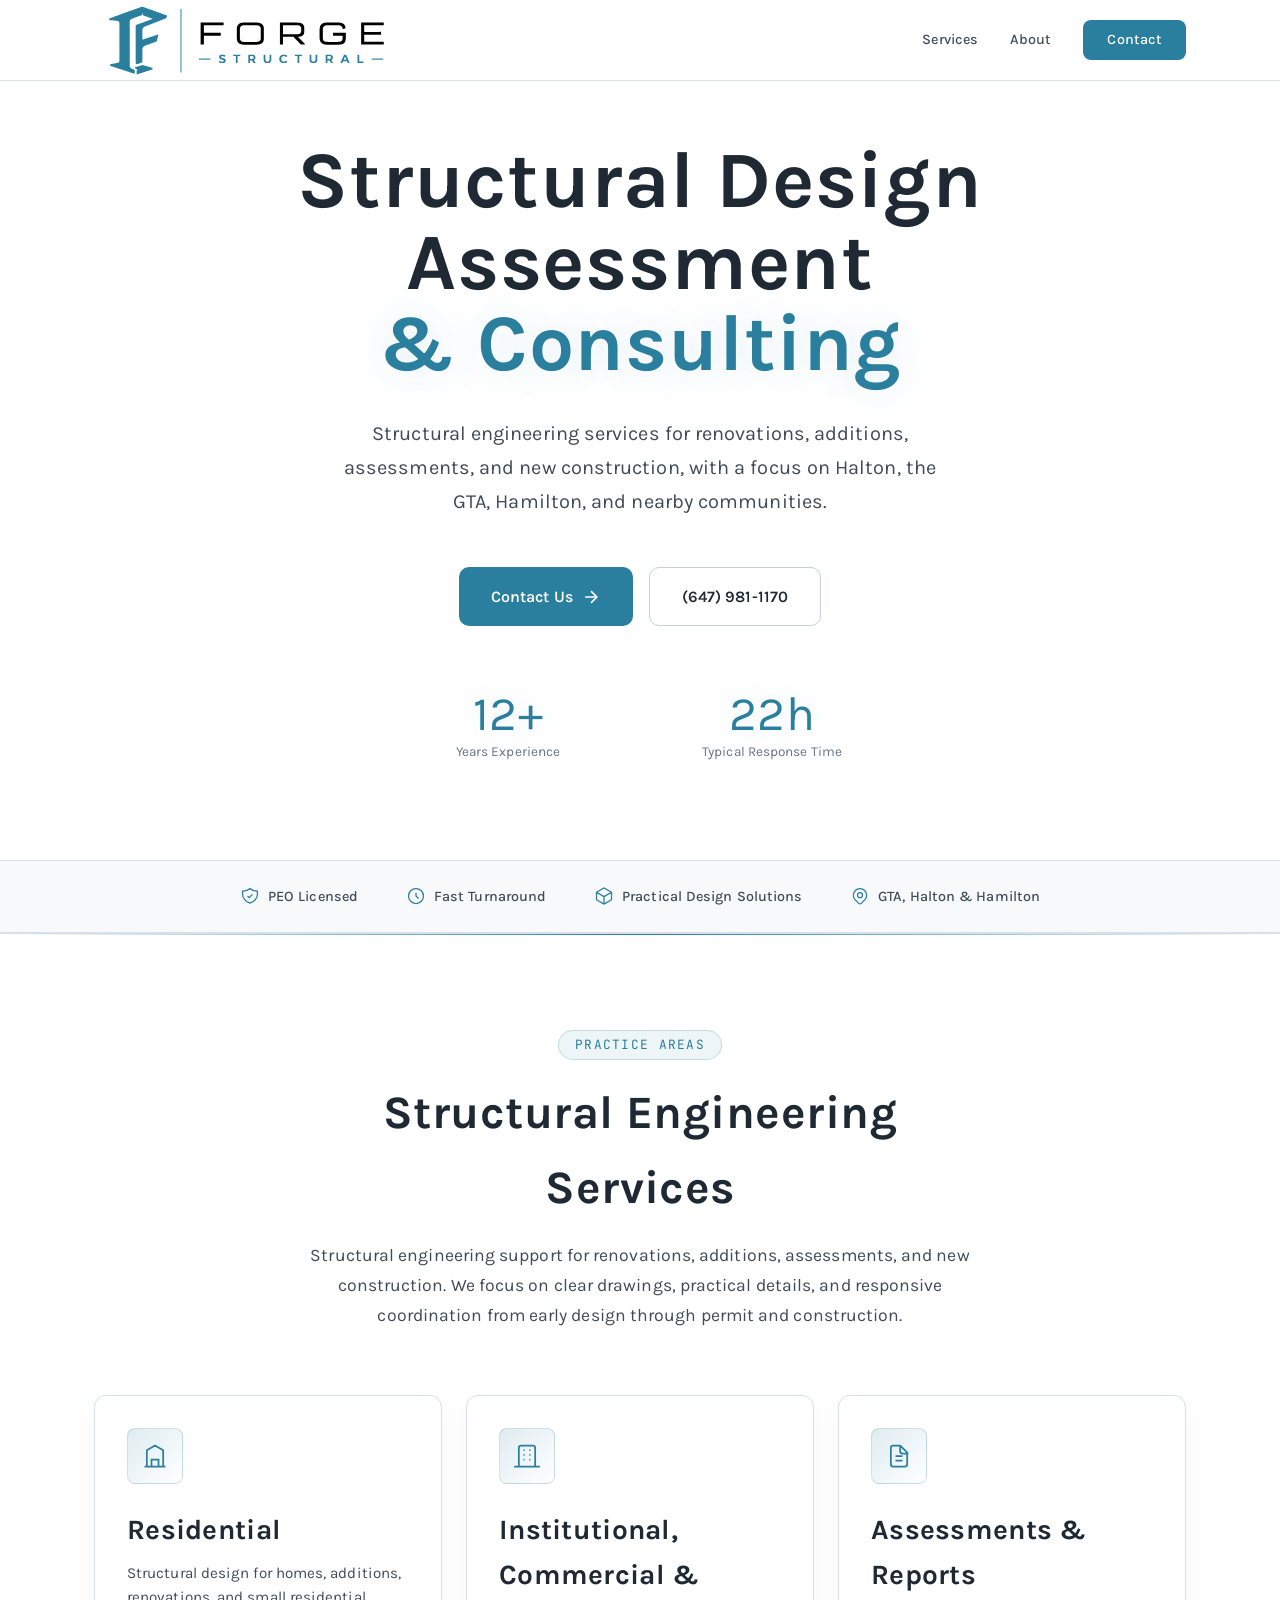
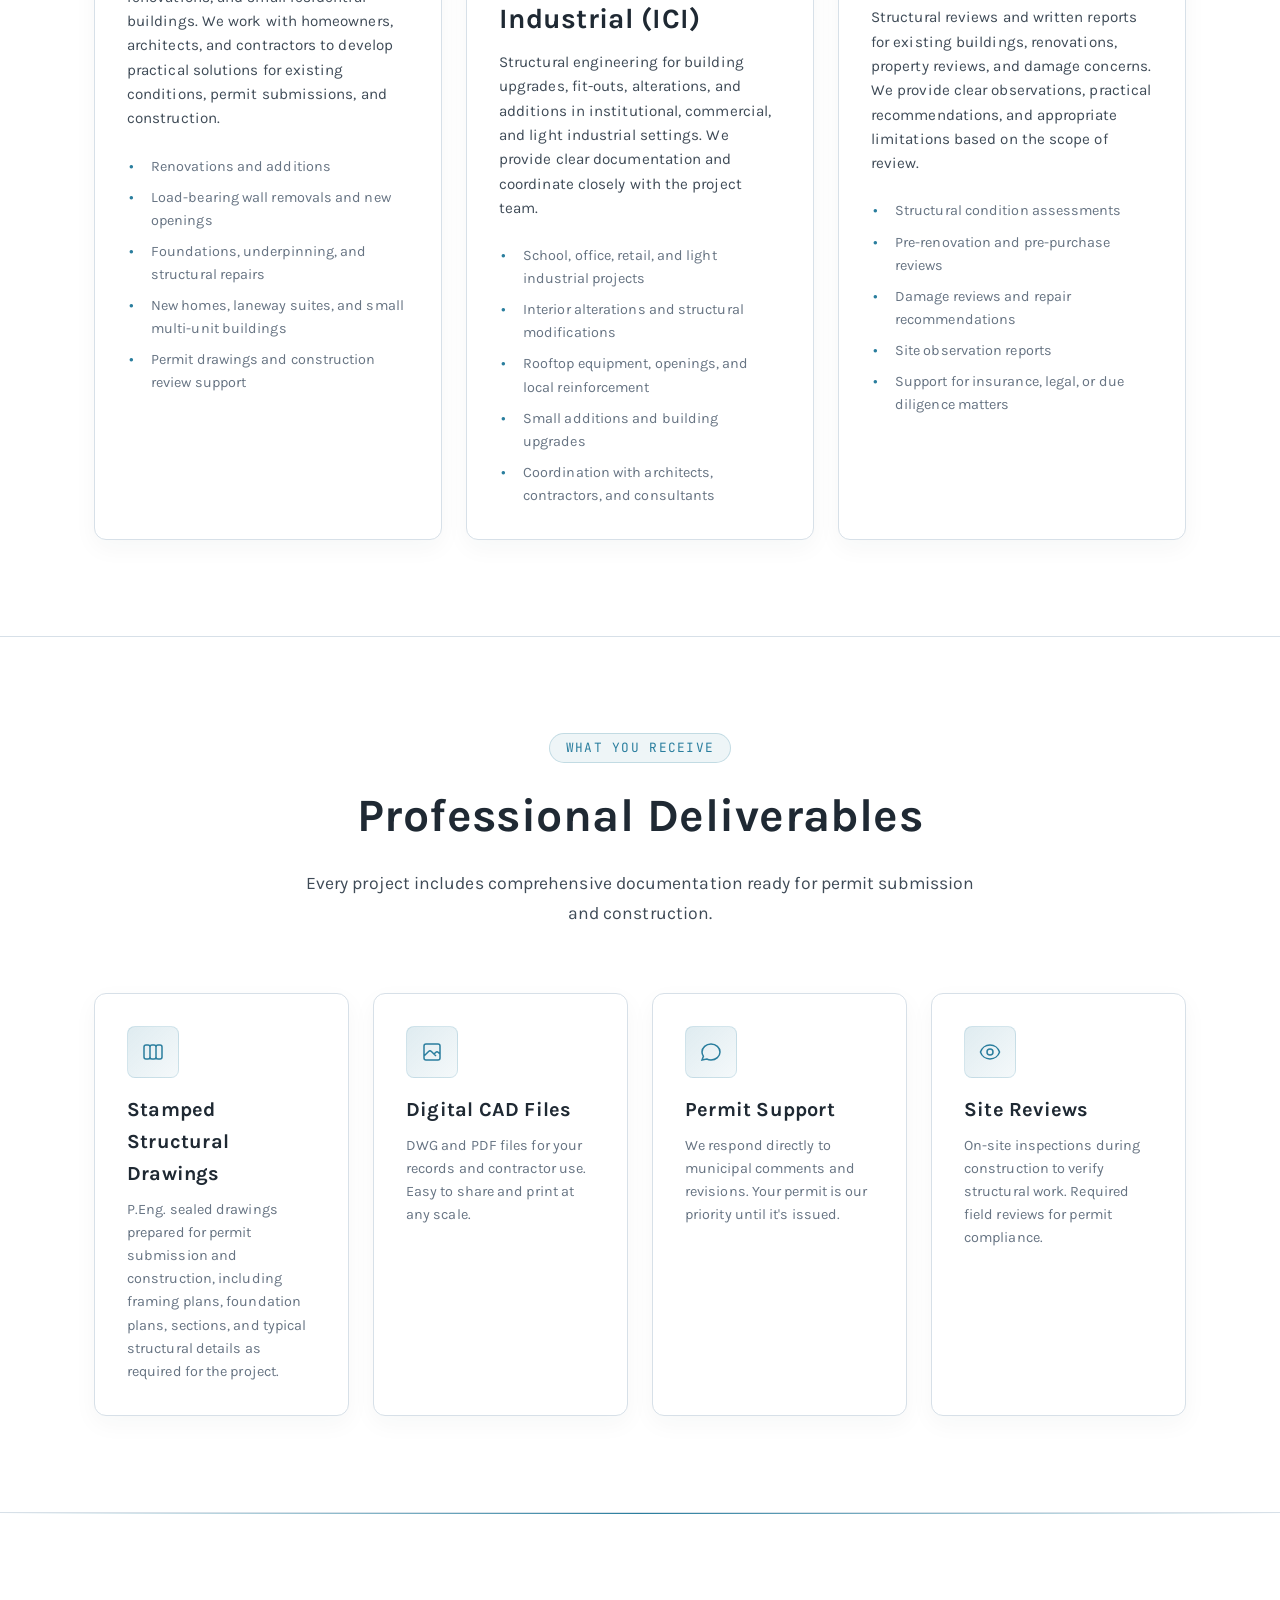
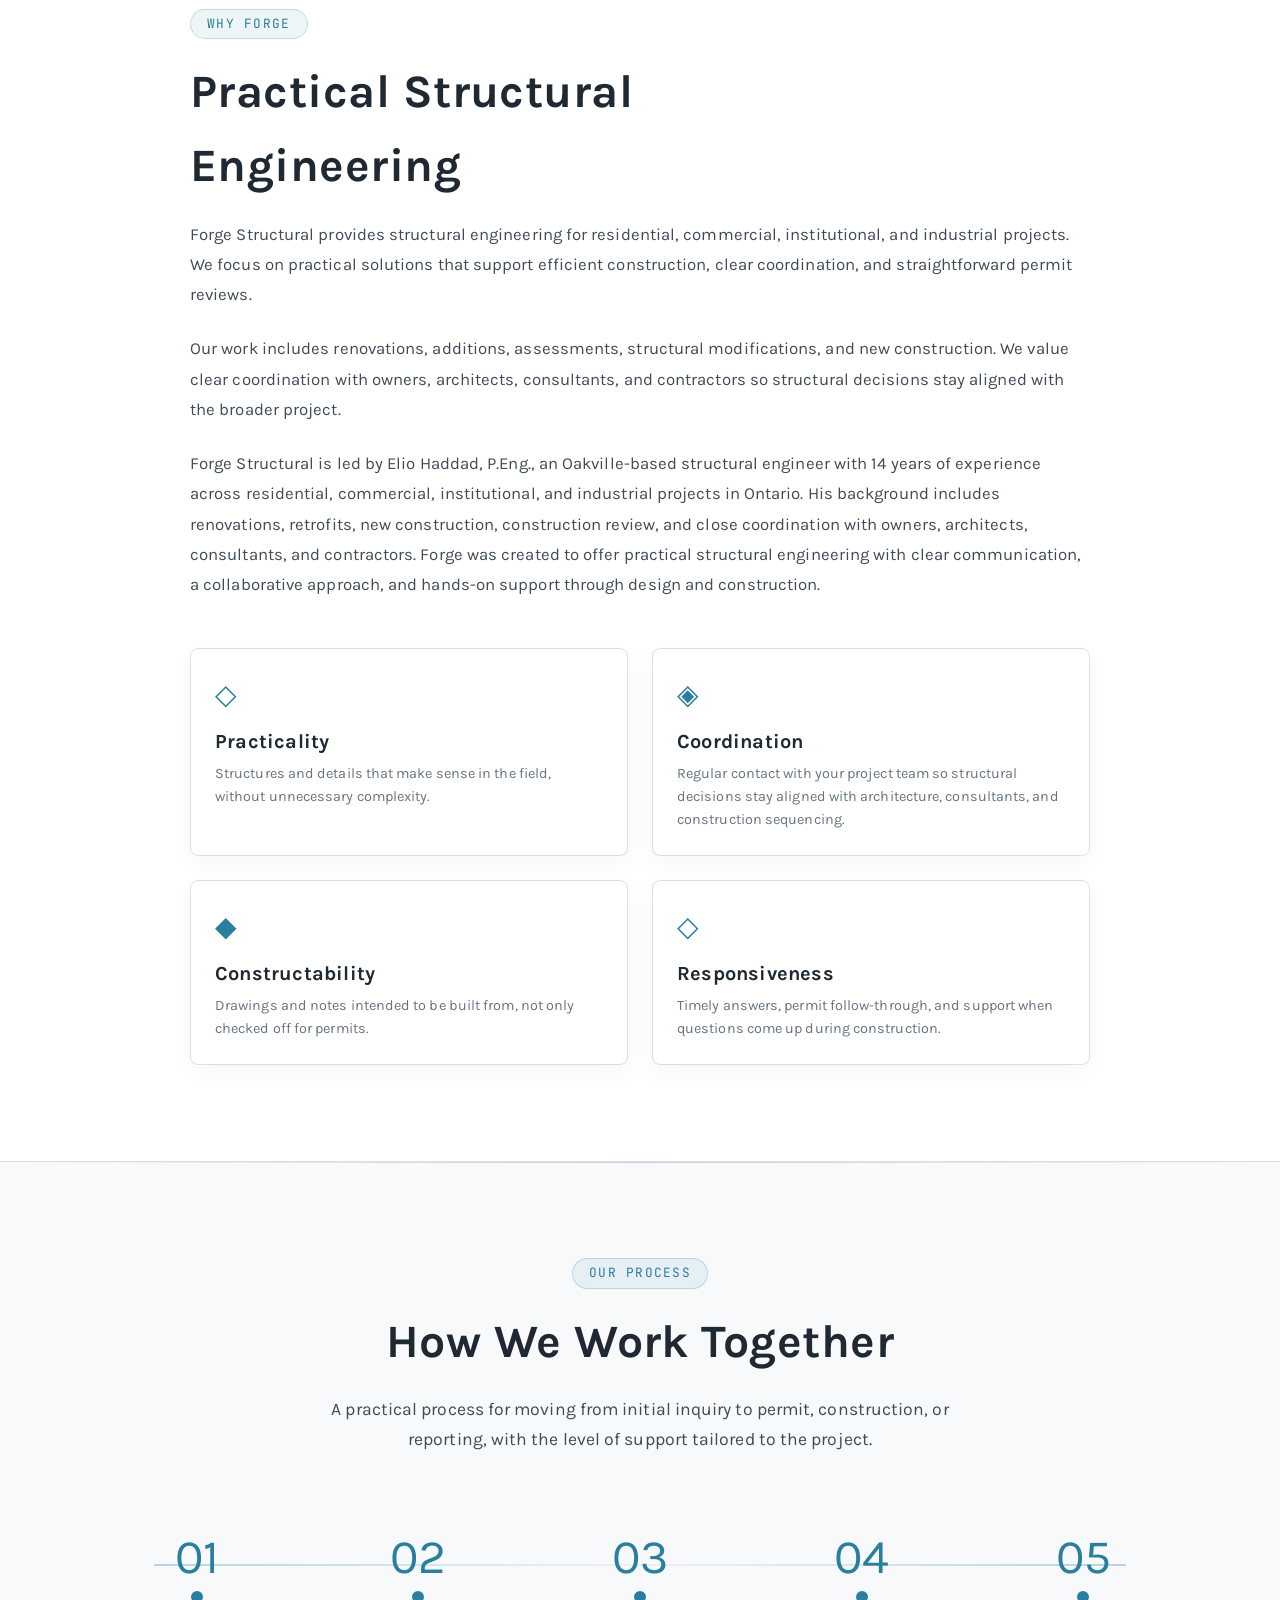
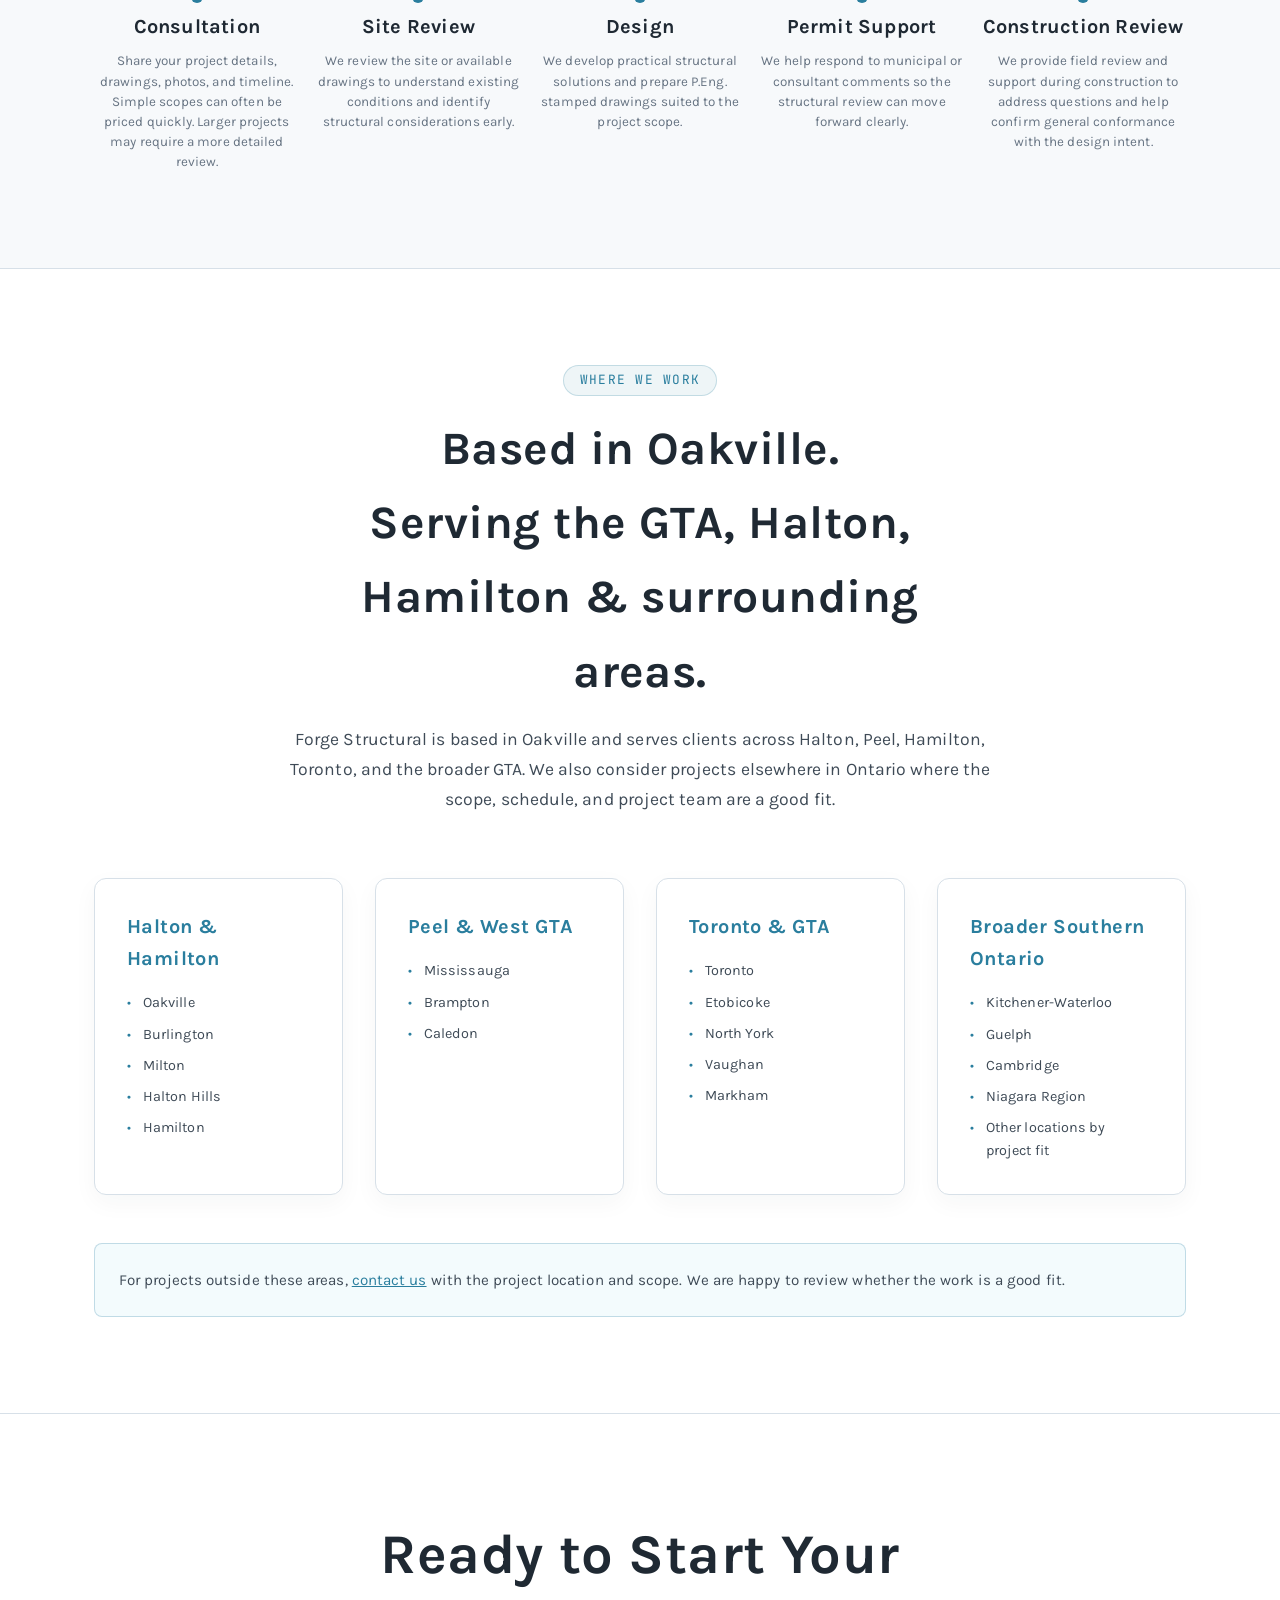
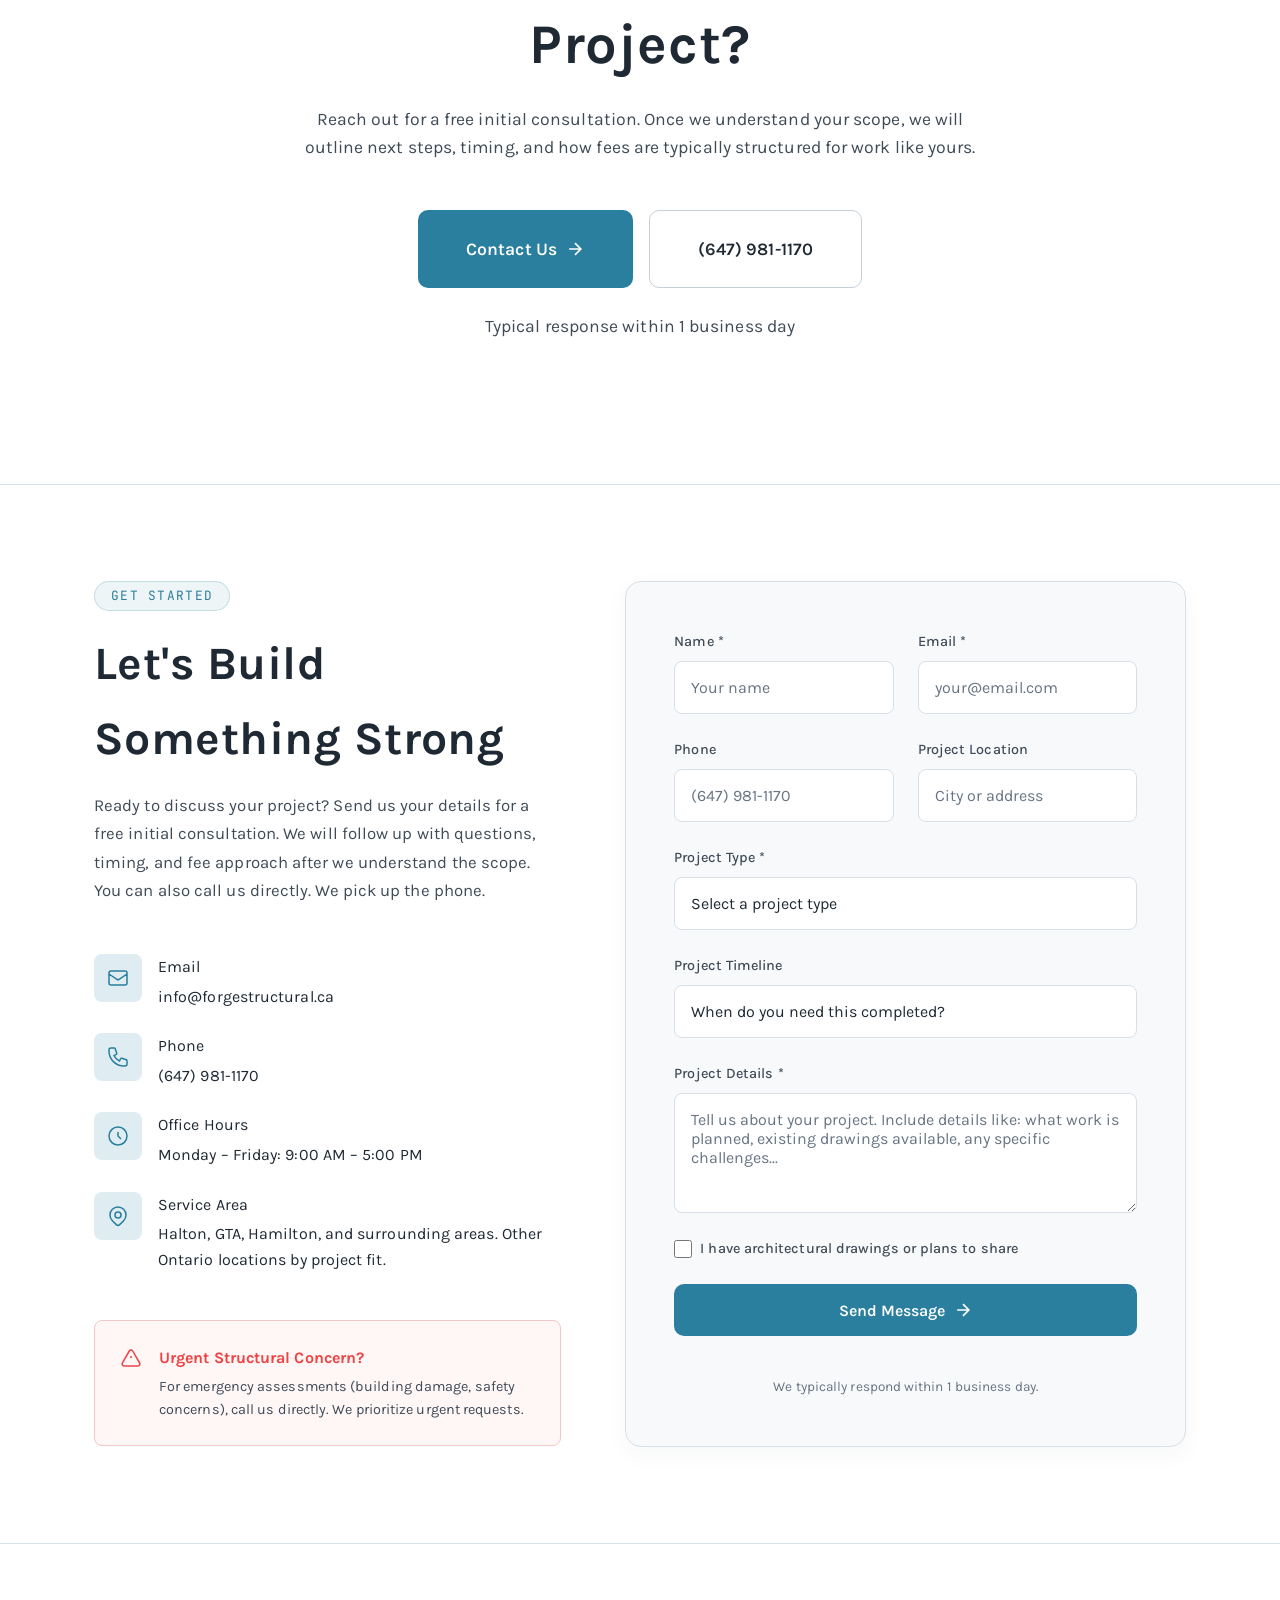
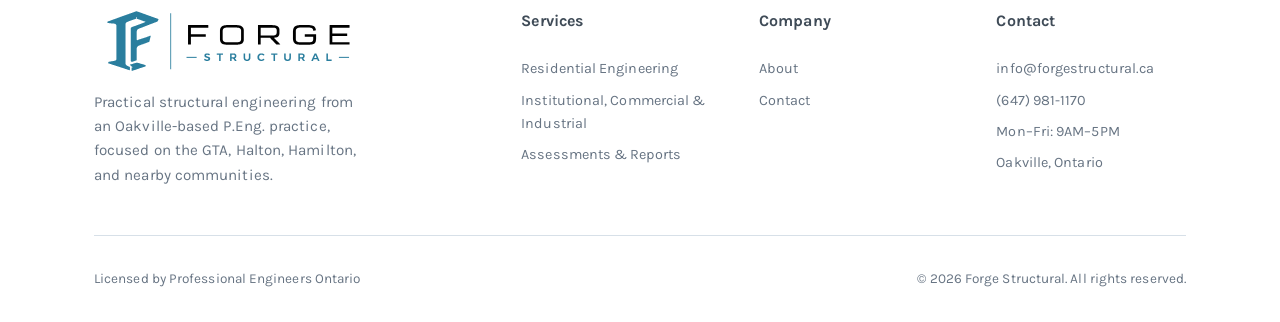
==== commit 73d98b75: "Refine response time messaging and hide placeholder sections Co-authored-by: Cursor <cursoragent@cur" ====
--- a/index.html
+++ b/index.html
@@ -113,7 +113,6 @@
             <div class="nav-links" id="nav-links">
                 <a href="#services">Services</a>
                 <a href="#about">About</a>
-                <a href="#projects">Projects</a>
                 <a href="#contact" class="nav-cta">Contact</a>
             </div>
             <button class="nav-toggle" id="nav-toggle" aria-label="Toggle navigation">
@@ -457,8 +456,9 @@
         </div>
     </section>
 
+    <!-- Hidden temporarily until real projects/testimonials are added -->
     <!-- Projects Section -->
-    <section class="projects" id="projects">
+    <section class="projects hidden-section" id="projects">
         <div class="container">
             <div class="section-header">
                 <span class="section-tag">Our Work</span>
@@ -543,8 +543,9 @@
         </div>
     </section>
 
+    <!-- Hidden temporarily until real projects/testimonials are added -->
     <!-- Testimonials Section -->
-    <section class="testimonials">
+    <section class="testimonials hidden-section">
         <div class="container">
             <div class="section-header">
                 <span class="section-tag">Client Feedback</span>
@@ -605,7 +606,7 @@
                         (647) 981-1170
                     </a>
                 </div>
-                <p class="cta-note">Typical response time: same business day</p>
+                <p class="cta-note">Typical response within 1 business day</p>
             </div>
         </div>
     </section>
--- a/styles.css
+++ b/styles.css
@@ -99,6 +99,10 @@
     max-width: var(--container-max);
     margin: 0 auto;
     padding: 0 var(--container-padding);
+}
+
+.hidden-section {
+    display: none !important;
 }
 
 /* =============================================
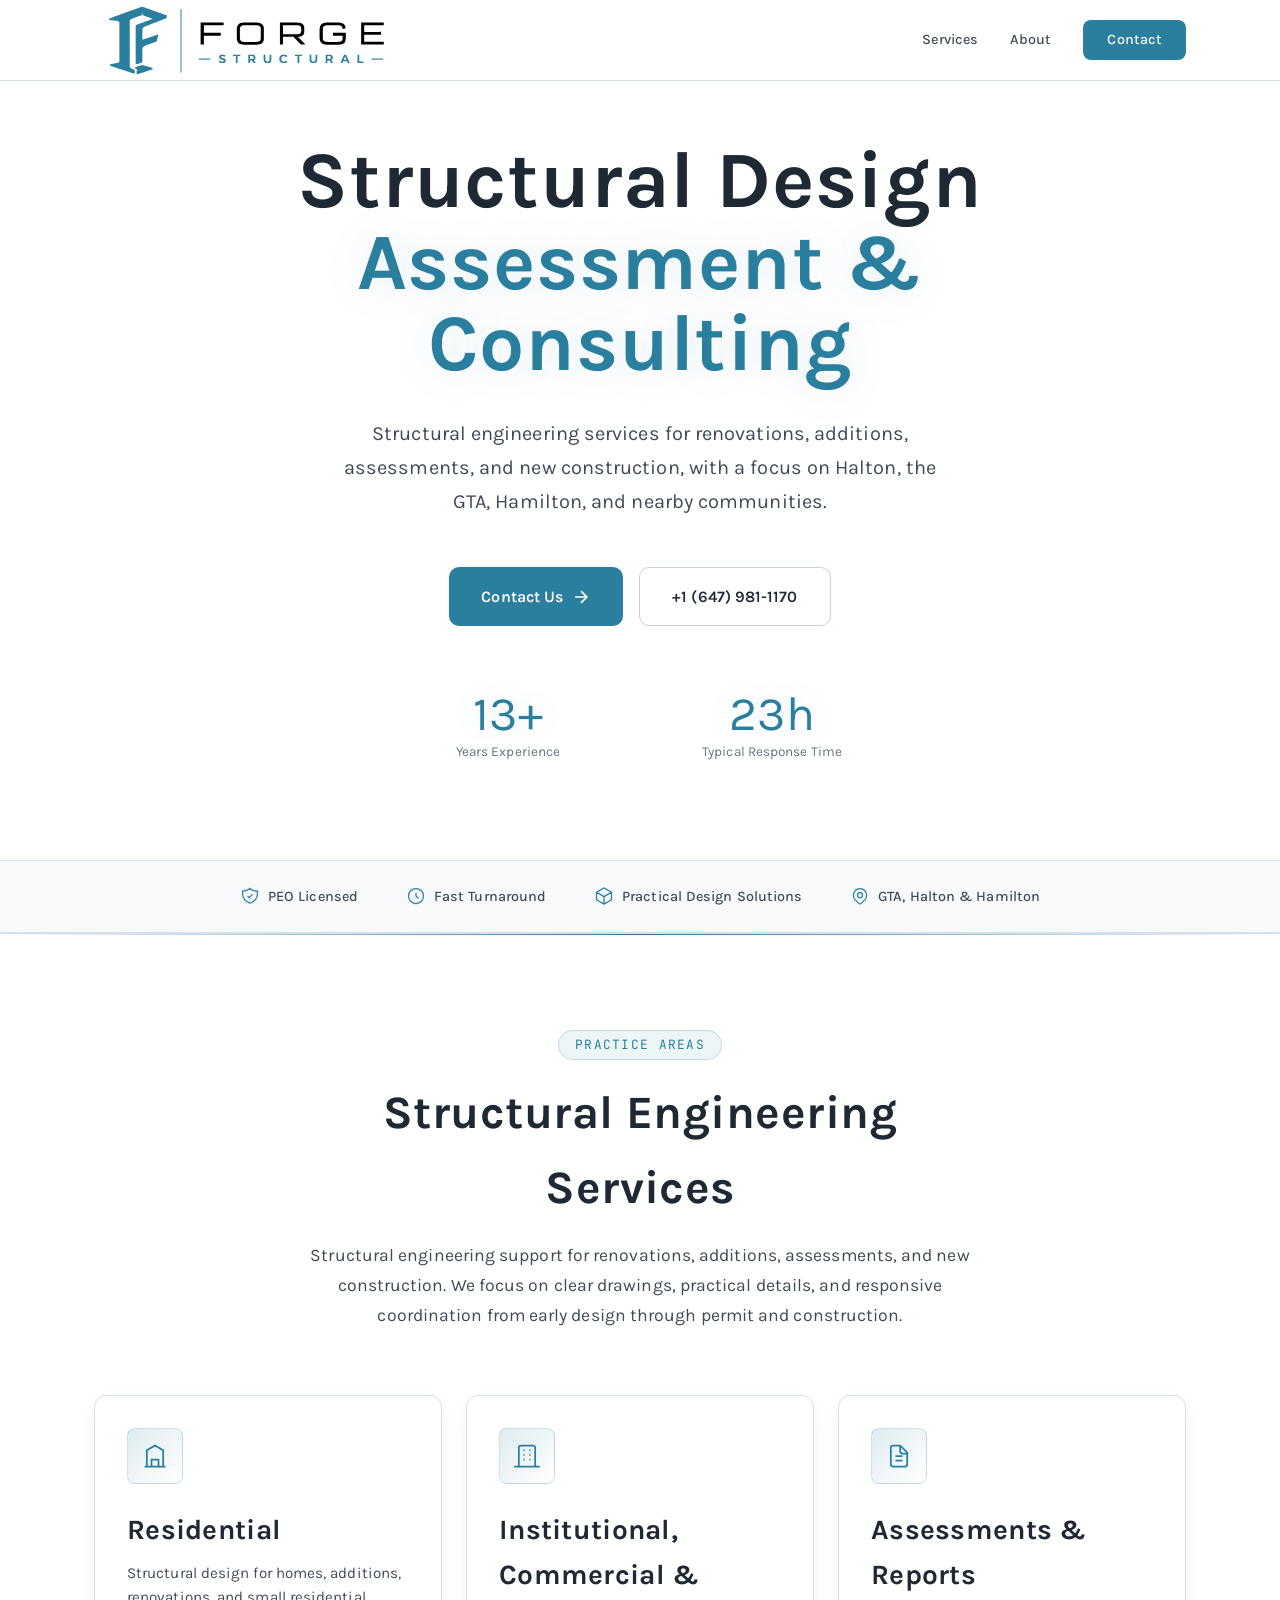
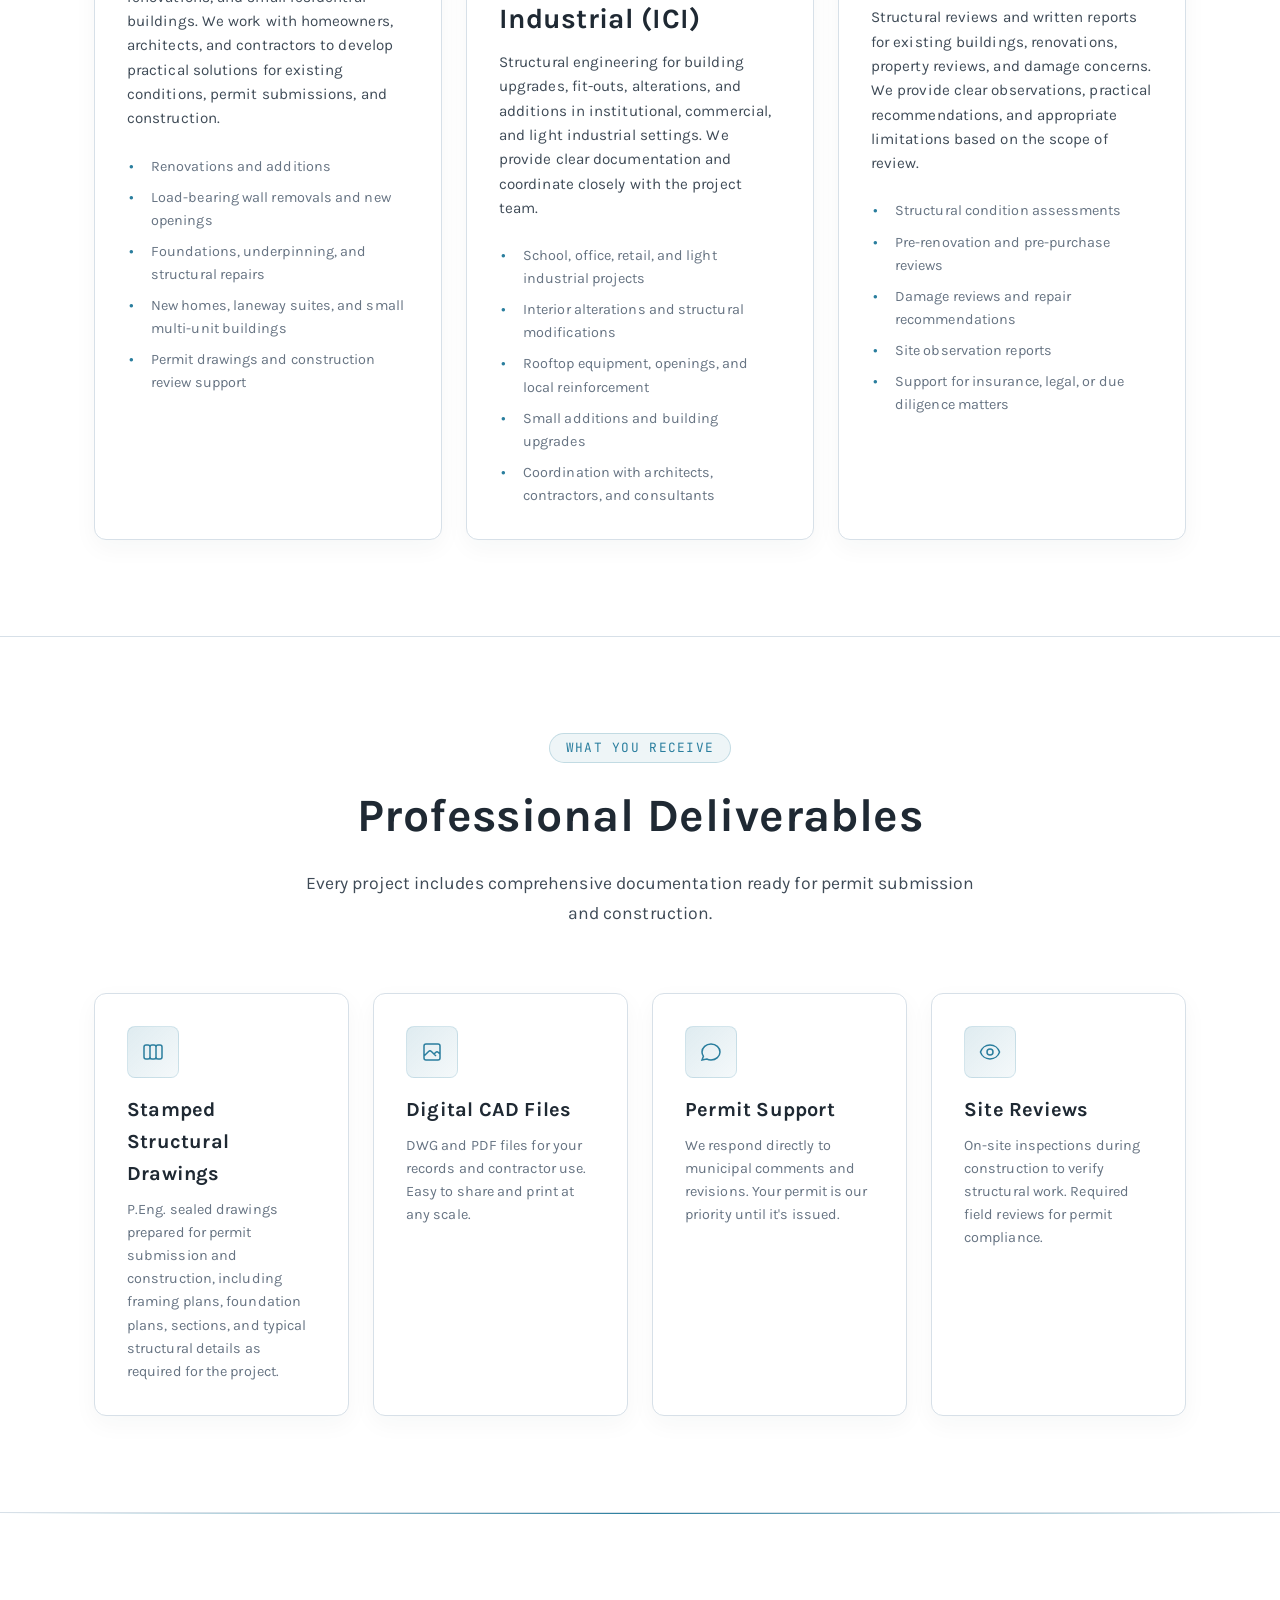
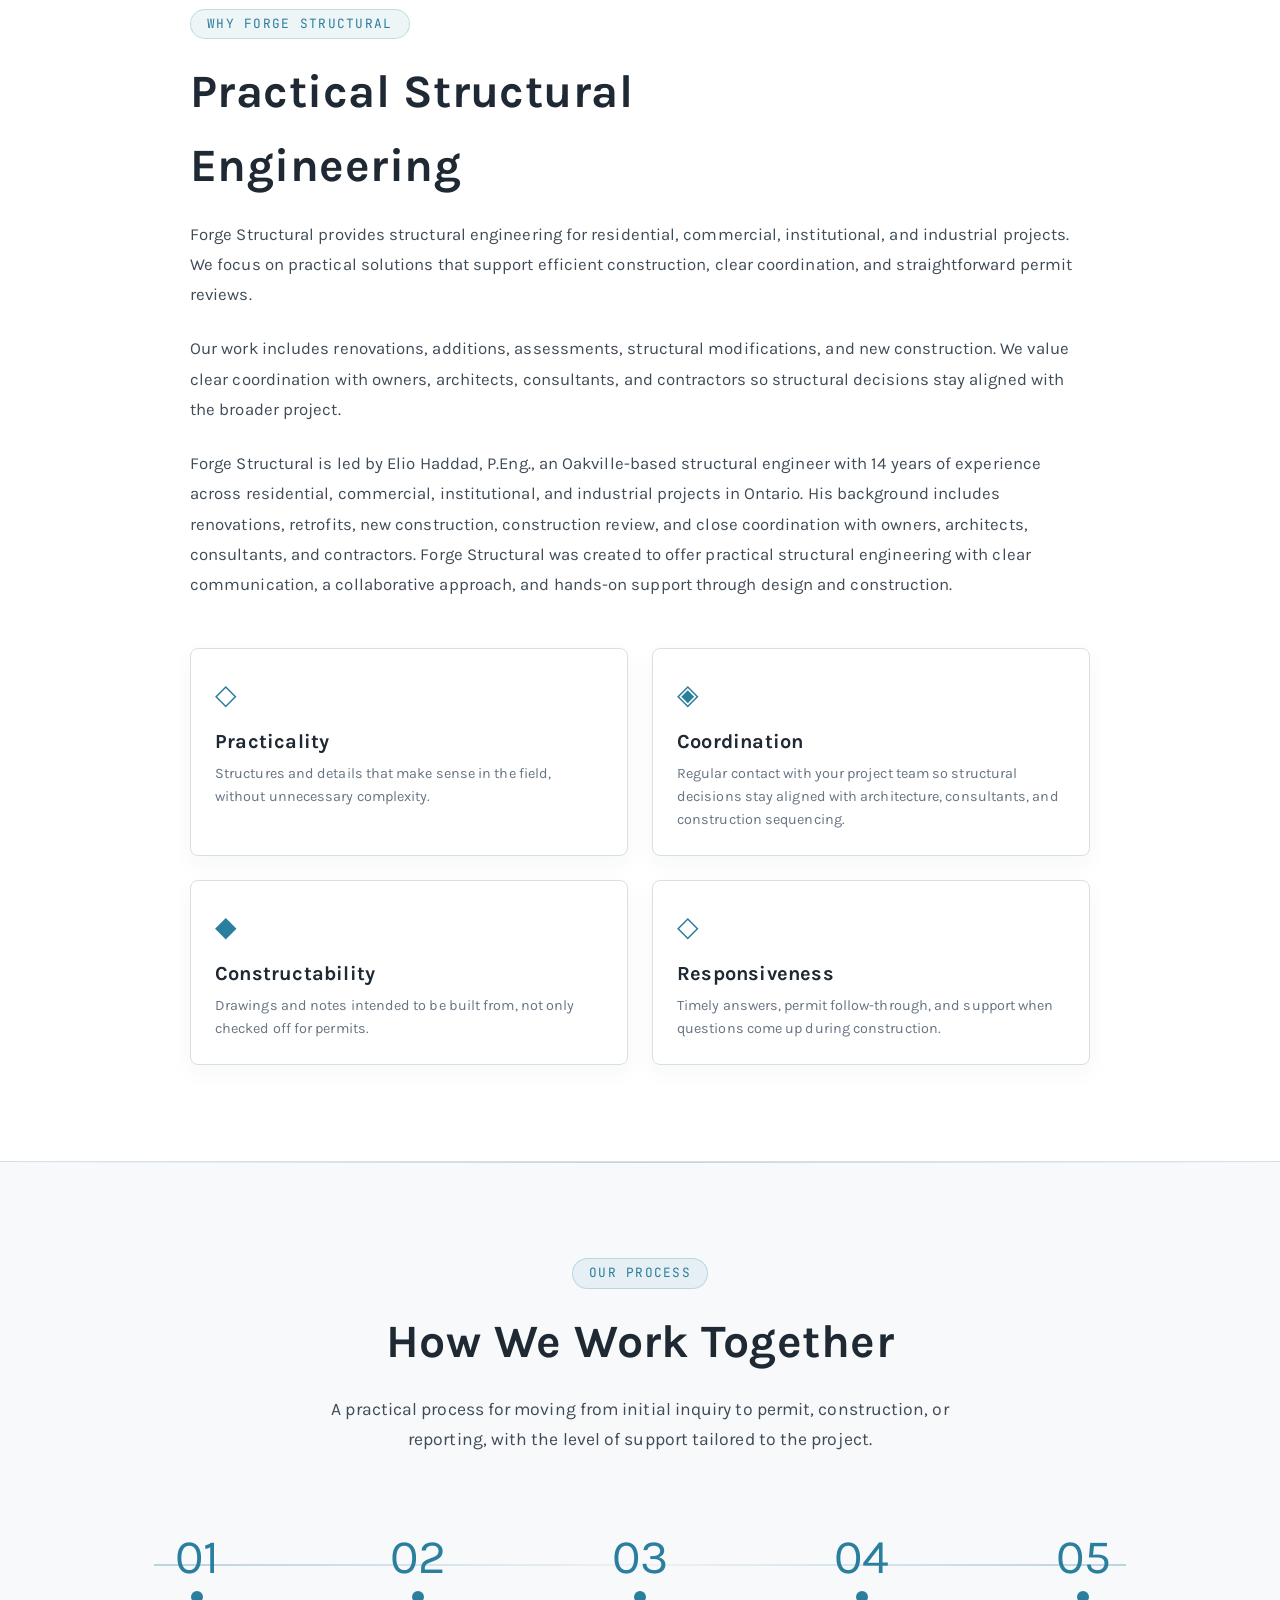
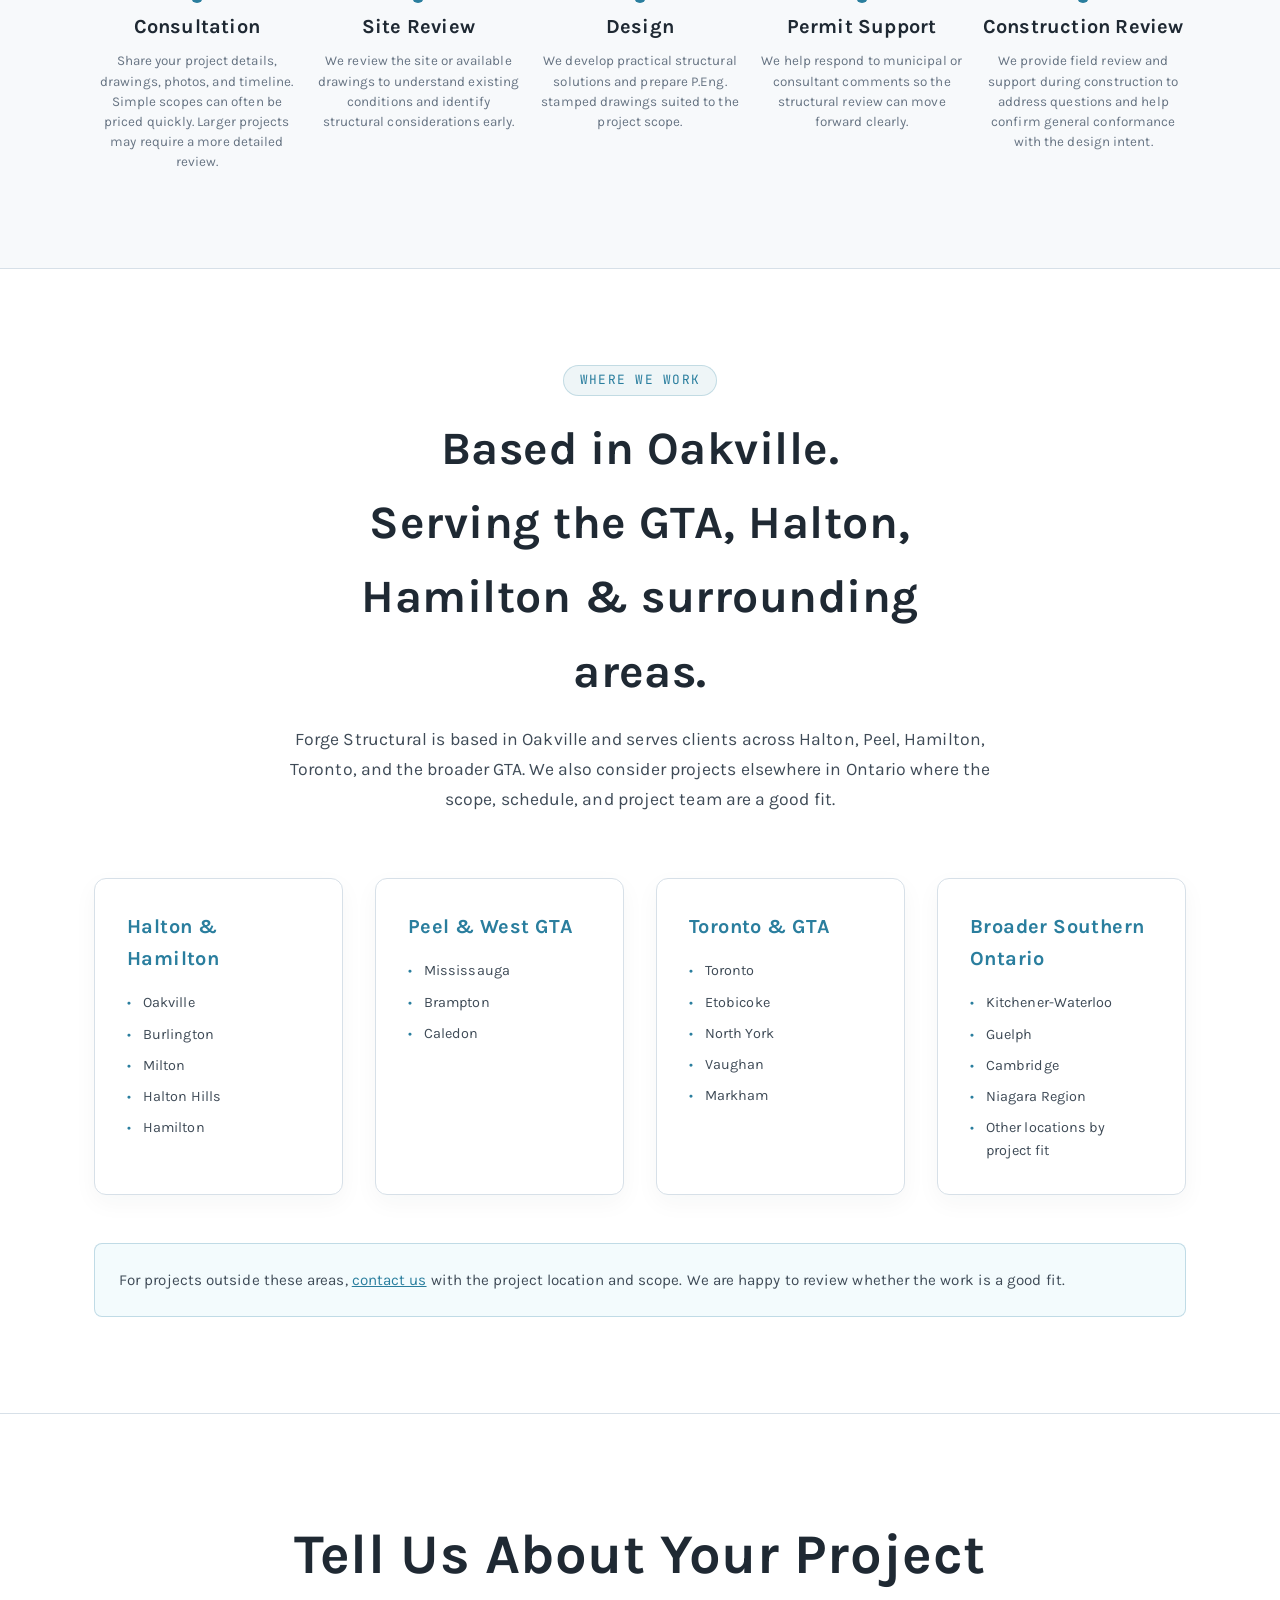
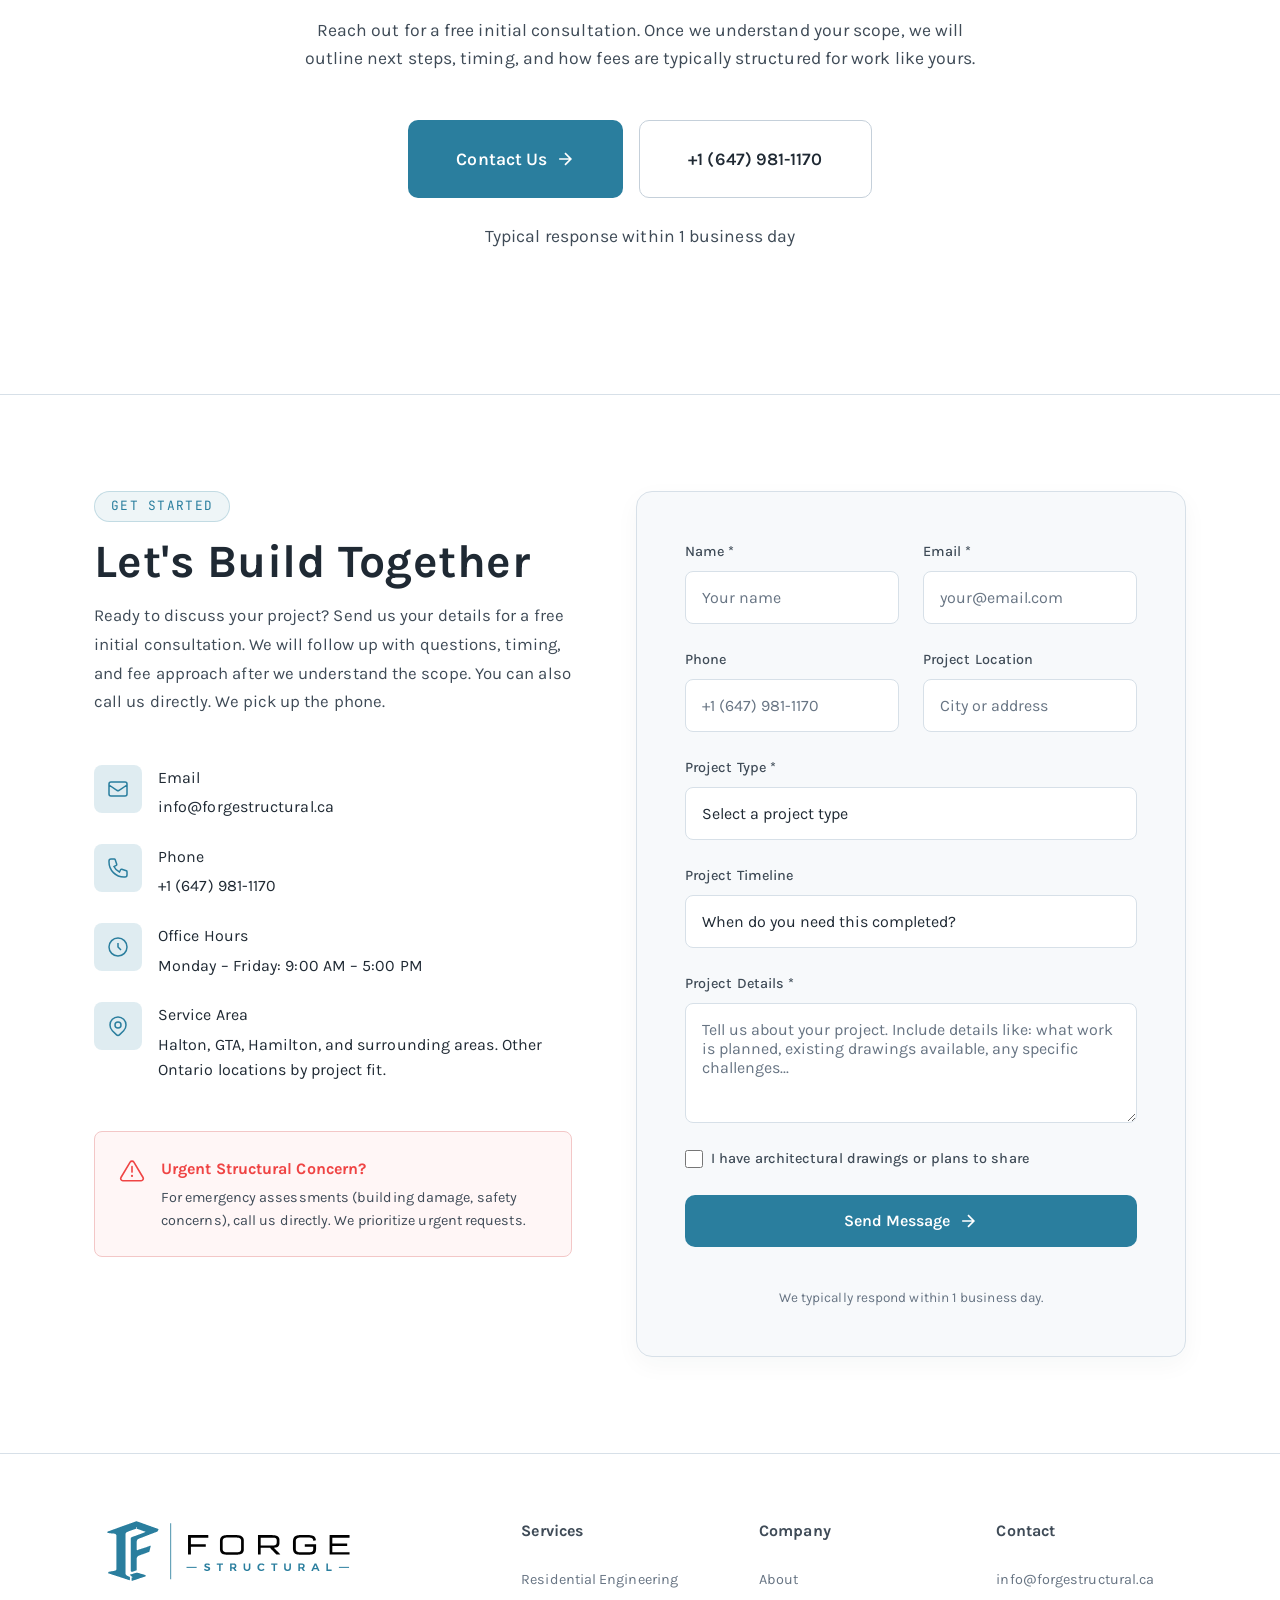
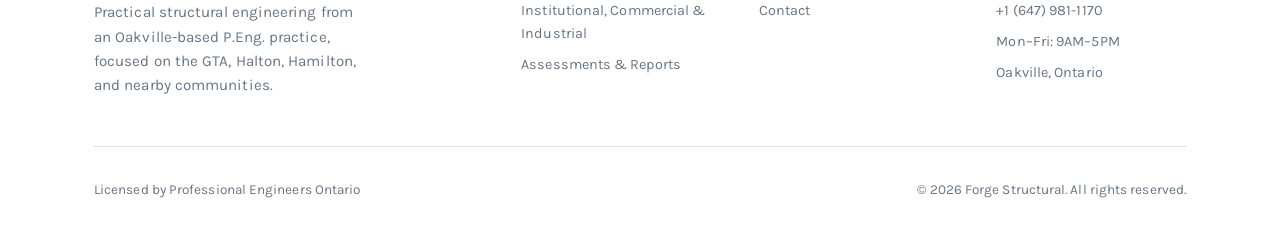
==== commit abf8d5cf: "Refine contact section and form setup Co-authored-by: Cursor <cursoragent@cursor.com>" ====
--- a/index.html
+++ b/index.html
@@ -133,8 +133,7 @@
         <div class="hero-content">
             <h1 class="hero-title">
                 <span class="title-line">Structural Design</span>
-                <span class="title-line">Assessment</span>
-                <span class="title-line title-accent">& Consulting</span>
+                <span class="title-line title-accent">Assessment &amp; Consulting</span>
             </h1>
             <p class="hero-subtitle">
                 Structural engineering services for renovations, additions, assessments, and new construction, with a focus on Halton, the GTA, Hamilton, and nearby communities.
@@ -147,7 +146,7 @@
                     </svg>
                 </a>
                 <a href="tel:+16479811170" class="btn btn-secondary">
-                    (647) 981-1170
+                    +1 (647) 981-1170
                 </a>
             </div>
             <div class="hero-stats">
@@ -319,7 +318,7 @@
         <div class="container">
             <div class="about-grid">
                 <div class="about-content">
-                    <span class="section-tag">Why Forge</span>
+                    <span class="section-tag">Why Forge Structural</span>
                     <h2 class="section-title">Practical Structural<br>Engineering</h2>
                     <p class="about-text">
                         Forge Structural provides structural engineering for residential, commercial, institutional, and industrial projects. We focus on practical solutions that support efficient construction, clear coordination, and straightforward permit reviews.
@@ -328,7 +327,7 @@
                         Our work includes renovations, additions, assessments, structural modifications, and new construction. We value clear coordination with owners, architects, consultants, and contractors so structural decisions stay aligned with the broader project.
                     </p>
                     <p class="about-text">
-                        Forge Structural is led by Elio Haddad, P.Eng., an Oakville-based structural engineer with 14 years of experience across residential, commercial, institutional, and industrial projects in Ontario. His background includes renovations, retrofits, new construction, construction review, and close coordination with owners, architects, consultants, and contractors. Forge was created to offer practical structural engineering with clear communication, a collaborative approach, and hands-on support through design and construction.
+                        Forge Structural is led by Elio Haddad, P.Eng., an Oakville-based structural engineer with 14 years of experience across residential, commercial, institutional, and industrial projects in Ontario. His background includes renovations, retrofits, new construction, construction review, and close coordination with owners, architects, consultants, and contractors. Forge Structural was created to offer practical structural engineering with clear communication, a collaborative approach, and hands-on support through design and construction.
                     </p>
                     
                     <div class="values-grid">
@@ -566,7 +565,7 @@
 
                 <div class="testimonial-card">
                     <div class="testimonial-quote">"</div>
-                    <p class="testimonial-text">We needed structural drawings for a load-bearing wall removal. Forge provided a quote the same day, completed the design in a week, and the permit was approved on first submission. They even called the city directly to clarify a comment. Highly recommend.</p>
+                    <p class="testimonial-text">We needed structural drawings for a load-bearing wall removal. Forge Structural provided a quote the same day, completed the design in a week, and the permit was approved on first submission. They even called the city directly to clarify a comment. Highly recommend.</p>
                     <div class="testimonial-author">
                         <div class="author-info">
                             <span class="author-name">Jennifer & David Walsh</span>
@@ -577,7 +576,7 @@
 
                 <div class="testimonial-card">
                     <div class="testimonial-quote">"</div>
-                    <p class="testimonial-text">We've worked with many structural engineers over the years. Forge stands apart with their innovative approach and commitment to constructability. They understand what builders actually need—practical solutions that are easy to build and don't blow the budget.</p>
+                    <p class="testimonial-text">We've worked with many structural engineers over the years. Forge Structural stands apart with their innovative approach and commitment to constructability. They understand what builders actually need—practical solutions that are easy to build and don't blow the budget.</p>
                     <div class="testimonial-author">
                         <div class="author-info">
                             <span class="author-name">David Chen, P.Eng.</span>
@@ -593,7 +592,7 @@
     <section class="cta-section">
         <div class="container">
             <div class="cta-content">
-                <h2>Ready to Start Your Project?</h2>
+                <h2>Tell Us About Your Project</h2>
                 <p>Reach out for a free initial consultation. Once we understand your scope, we will outline next steps, timing, and how fees are typically structured for work like yours.</p>
                 <div class="cta-actions">
                     <a href="#contact" class="btn btn-primary btn-large">
@@ -603,7 +602,7 @@
                         </svg>
                     </a>
                     <a href="tel:+16479811170" class="btn btn-outline btn-large">
-                        (647) 981-1170
+                        +1 (647) 981-1170
                     </a>
                 </div>
                 <p class="cta-note">Typical response within 1 business day</p>
@@ -617,7 +616,7 @@
             <div class="contact-grid">
                 <div class="contact-info">
                     <span class="section-tag">Get Started</span>
-                    <h2 class="section-title">Let's Build<br>Something Strong</h2>
+                    <h2 class="section-title">Let's Build Together</h2>
                     <p class="contact-text">
                         Ready to discuss your project? Send us your details for a free initial consultation. We will follow up with questions, timing, and fee approach after we understand the scope. You can also call us directly. We pick up the phone.
                     </p>
@@ -643,7 +642,7 @@
                             </div>
                             <div class="contact-item-content">
                                 <span class="contact-label">Phone</span>
-                                <a href="tel:+16479811170">(647) 981-1170</a>
+                                <a href="tel:+16479811170">+1 (647) 981-1170</a>
                             </div>
                         </div>
                         
@@ -674,8 +673,10 @@
                     </div>
                     
                     <div class="emergency-contact">
-                        <svg viewBox="0 0 24 24" fill="none" stroke="currentColor" stroke-width="1.5">
-                            <path d="M12 9v2m0 4h.01m-6.938 4h13.856c1.54 0 2.502-1.667 1.732-3L13.732 4c-.77-1.333-2.694-1.333-3.464 0L3.34 16c-.77 1.333.192 3 1.732 3z"/>
+                        <svg class="emergency-contact-icon" viewBox="0 0 24 24" fill="none" stroke="currentColor" stroke-width="1.5" stroke-linecap="round" stroke-linejoin="round" aria-hidden="true">
+                            <path d="M10.29 3.86L1.82 18a2 2 0 0 0 1.71 3h16.94a2 2 0 0 0 1.71-3L13.71 3.86a2 2 0 0 0-3.42 0z"/>
+                            <path d="M12 8v5"/>
+                            <circle cx="12" cy="16.5" r="1" fill="currentColor" stroke="none"/>
                         </svg>
                         <div>
                             <strong>Urgent Structural Concern?</strong>
@@ -685,11 +686,13 @@
                 </div>
                 
                 <div class="contact-form-wrapper">
-                        <form class="contact-form" id="contact-form">
-                        <!-- Formsubmit.co configuration -->
-                        <input type="hidden" name="_subject" value="New Forge Structural Inquiry">
+                        <form class="contact-form" id="contact-form" action="https://formsubmit.co/info@forgestructural.ca" method="POST">
+                        <!-- FormSubmit configuration -->
+                        <input type="hidden" name="_subject" value="New Forge Structural Website Inquiry">
+                        <input type="hidden" name="_captcha" value="false">
                         <input type="hidden" name="_template" value="table">
-                        <input type="text" name="_honey" style="display:none">
+                        <input type="hidden" name="_next" value="https://forgestructural.ca/thank-you.html">
+                        <input type="text" name="_honey" style="display:none" tabindex="-1" autocomplete="off">
                         
                         <div class="form-row">
                             <div class="form-group">
@@ -705,7 +708,7 @@
                         <div class="form-row">
                             <div class="form-group">
                                 <label for="phone">Phone</label>
-                                <input type="tel" id="phone" name="phone" placeholder="(647) 981-1170">
+                                <input type="tel" id="phone" name="phone" placeholder="+1 (647) 981-1170">
                             </div>
                             <div class="form-group">
                                 <label for="location">Project Location</label>
@@ -800,7 +803,7 @@
                     <h4>Contact</h4>
                     <ul>
                         <li><a href="mailto:info@forgestructural.ca">info@forgestructural.ca</a></li>
-                        <li><a href="tel:+16479811170">(647) 981-1170</a></li>
+                        <li><a href="tel:+16479811170">+1 (647) 981-1170</a></li>
                         <li>Mon–Fri: 9AM–5PM</li>
                         <li>Oakville, Ontario</li>
                     </ul>
--- a/styles.css
+++ b/styles.css
@@ -1098,6 +1098,18 @@
 .contact-info .section-tag,
 .contact-info .section-title {
     text-align: left;
+}
+
+@media (min-width: 1024px) {
+    .contact-grid {
+        grid-template-columns: 1.3fr 1.2fr;
+    }
+
+    .contact-info .section-title {
+        line-height: 1.05;
+        max-width: none;
+        white-space: nowrap;
+    }
 }
 
 .contact-text {
@@ -1953,12 +1965,15 @@
     gap: var(--space-md);
 }
 
-.emergency-contact svg {
-    width: 24px;
-    height: 24px;
+.emergency-contact svg,
+.emergency-contact-icon {
+    width: 26px;
+    height: 26px;
     stroke: #ef4444;
+    color: #ef4444;
     flex-shrink: 0;
-    margin-top: 2px;
+    margin-top: 0.15em;
+    align-self: flex-start;
 }
 
 .emergency-contact strong {
@@ -2456,6 +2471,12 @@
         align-items: center;
         padding: var(--space-lg);
     }
+
+    .emergency-contact svg,
+    .emergency-contact-icon {
+        align-self: center;
+        margin-top: 0;
+    }
     
     .contact-form-wrapper {
         padding: var(--space-lg);
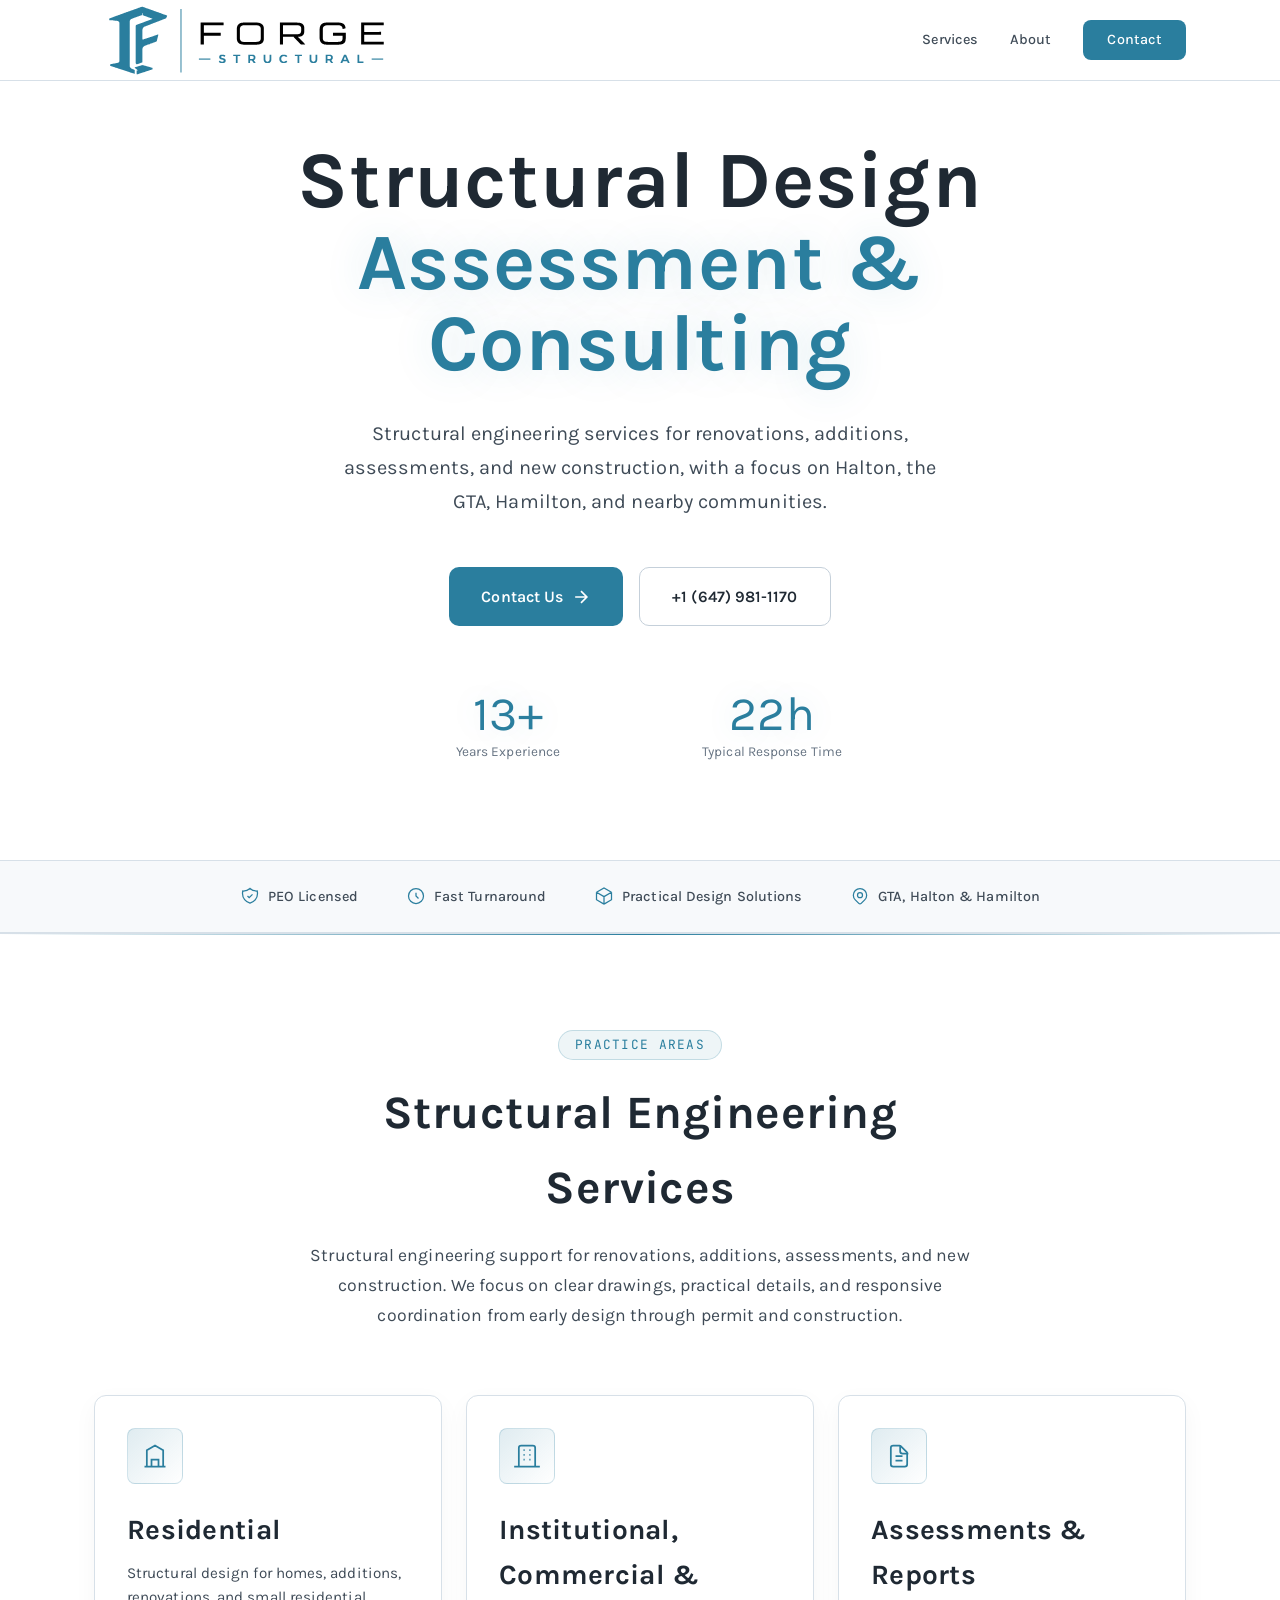
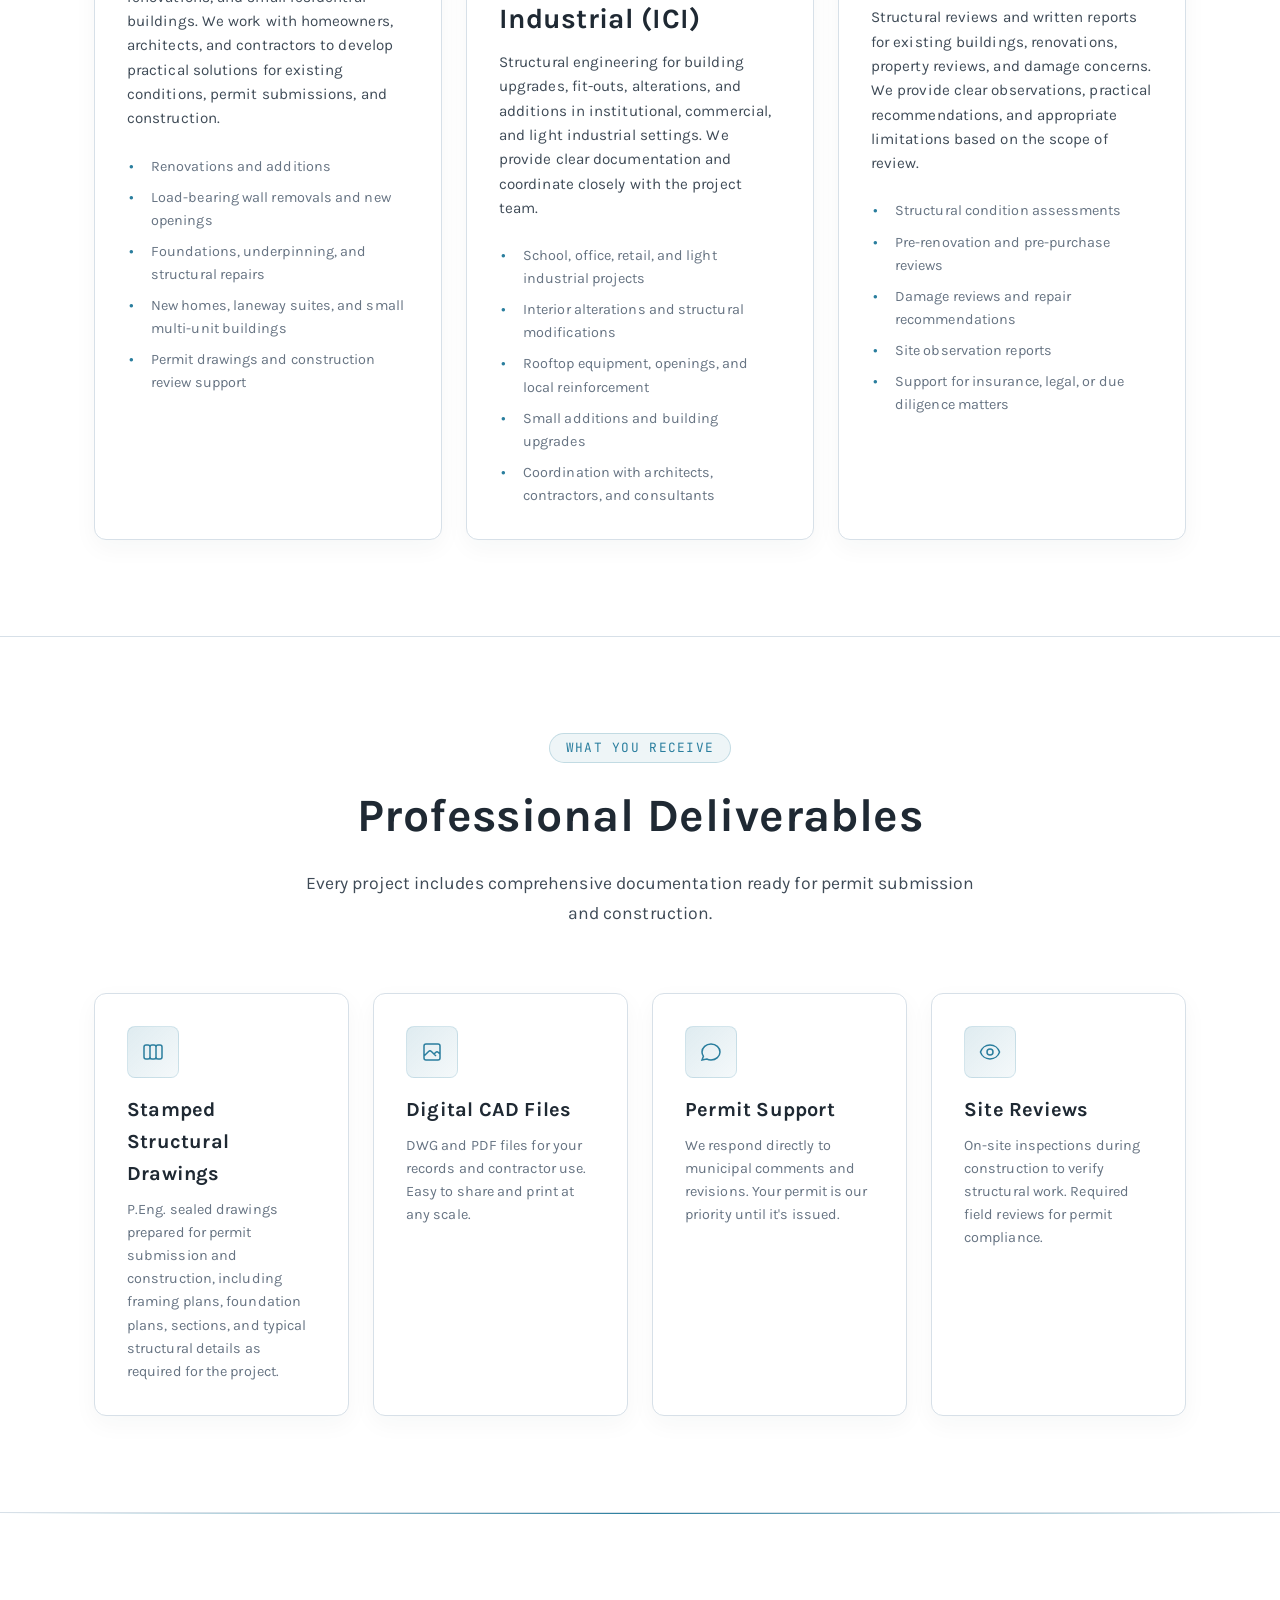
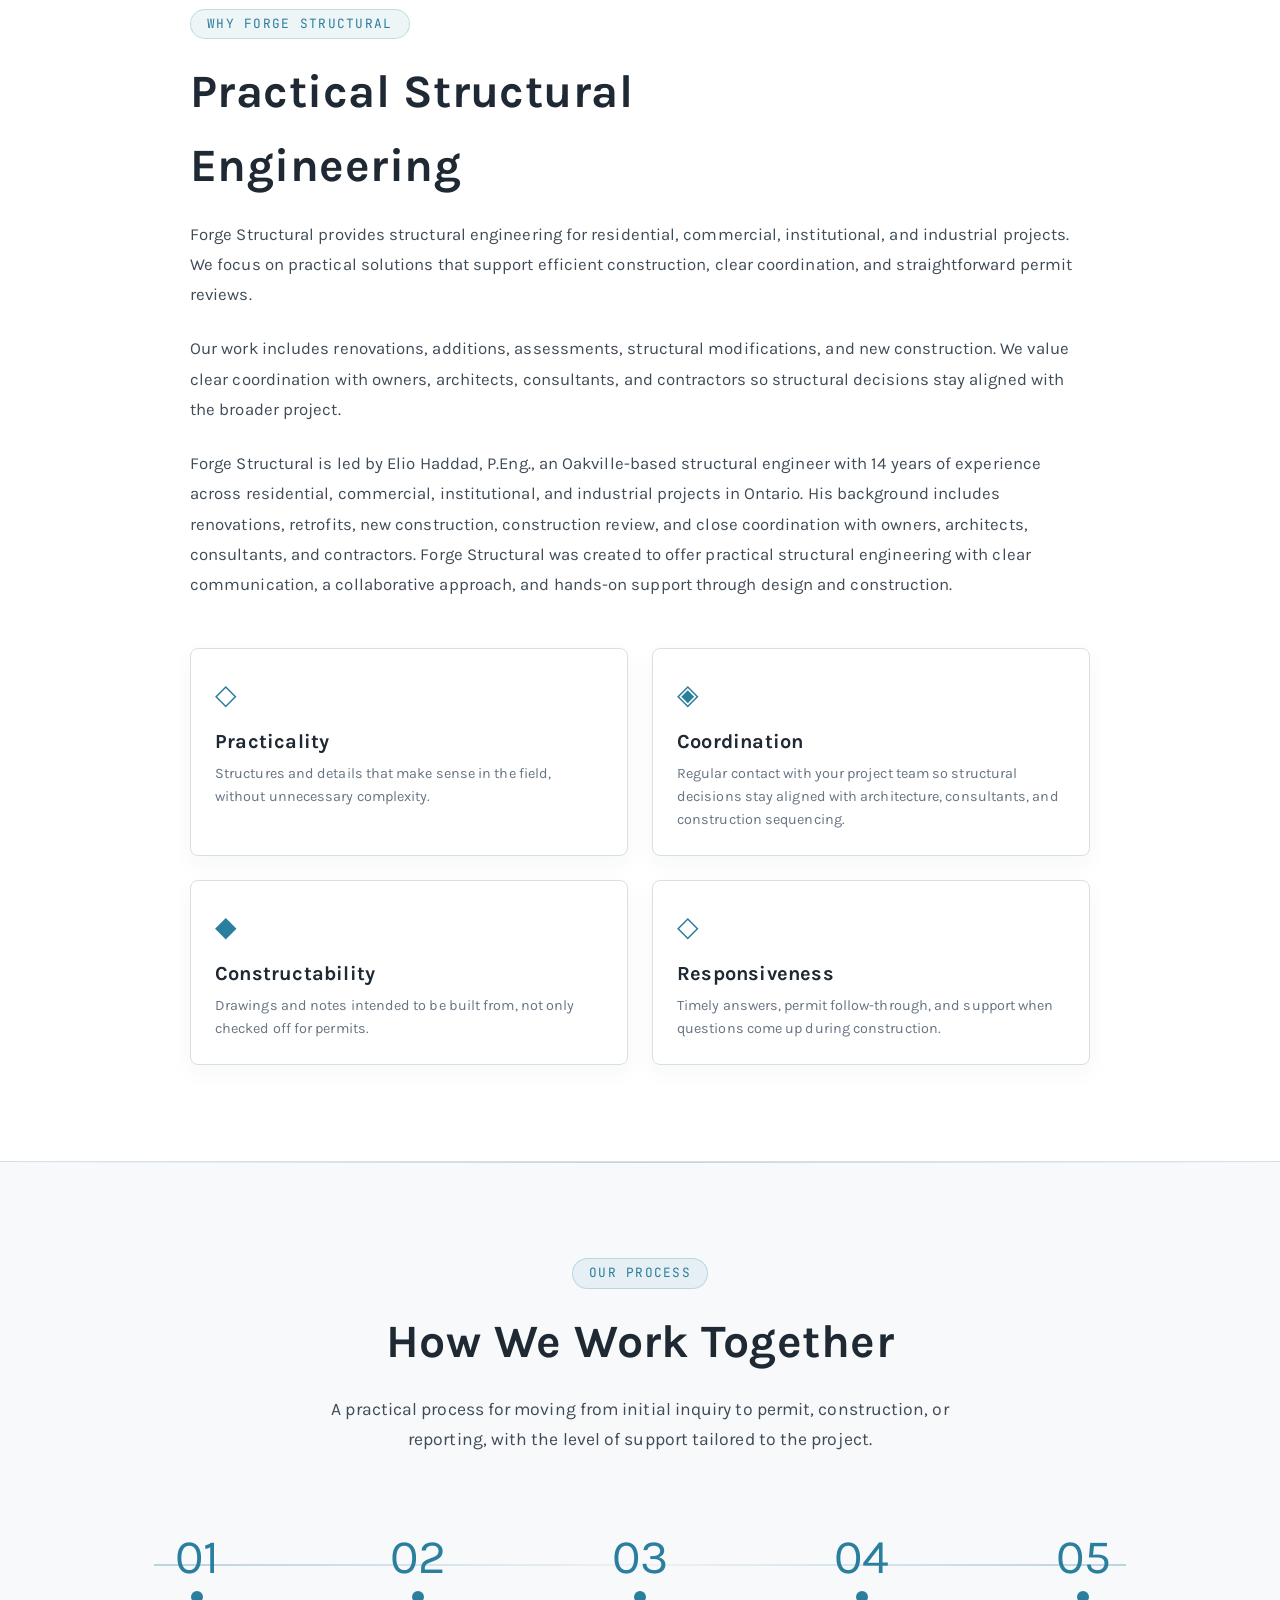
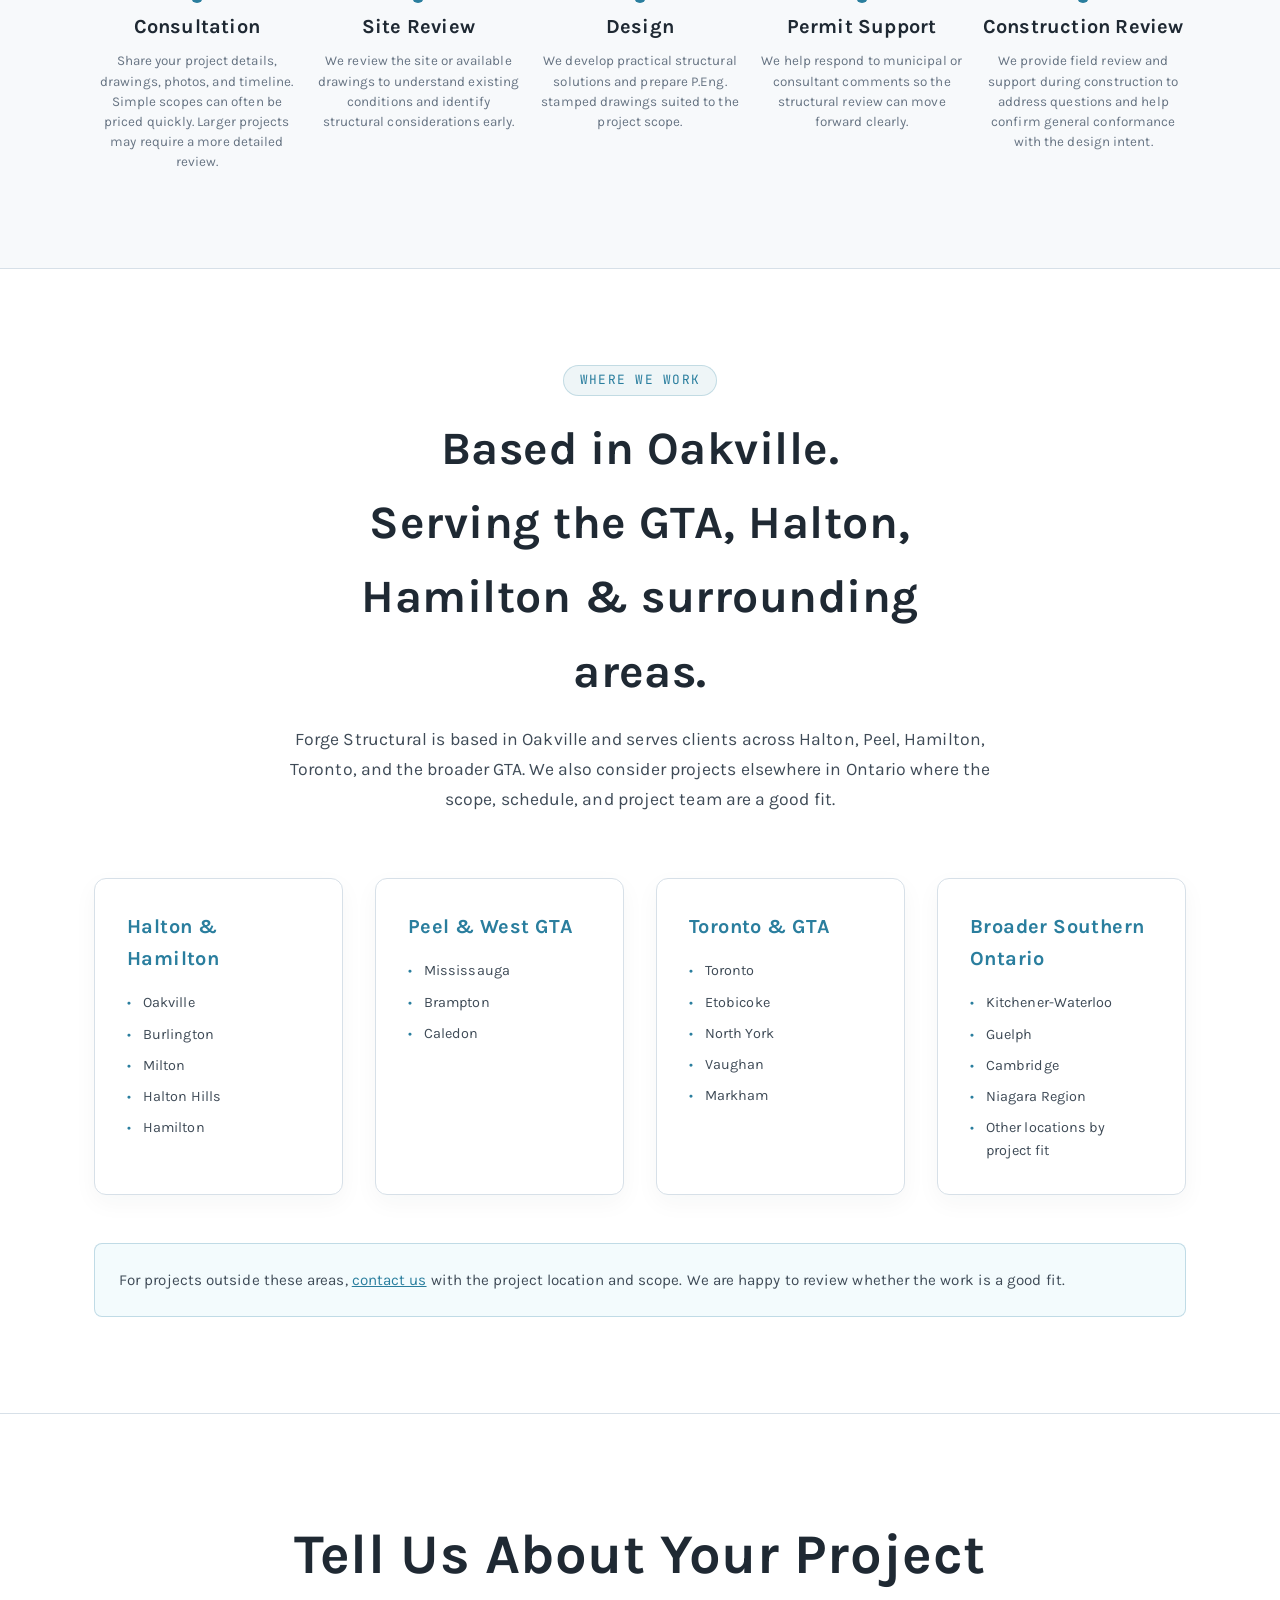
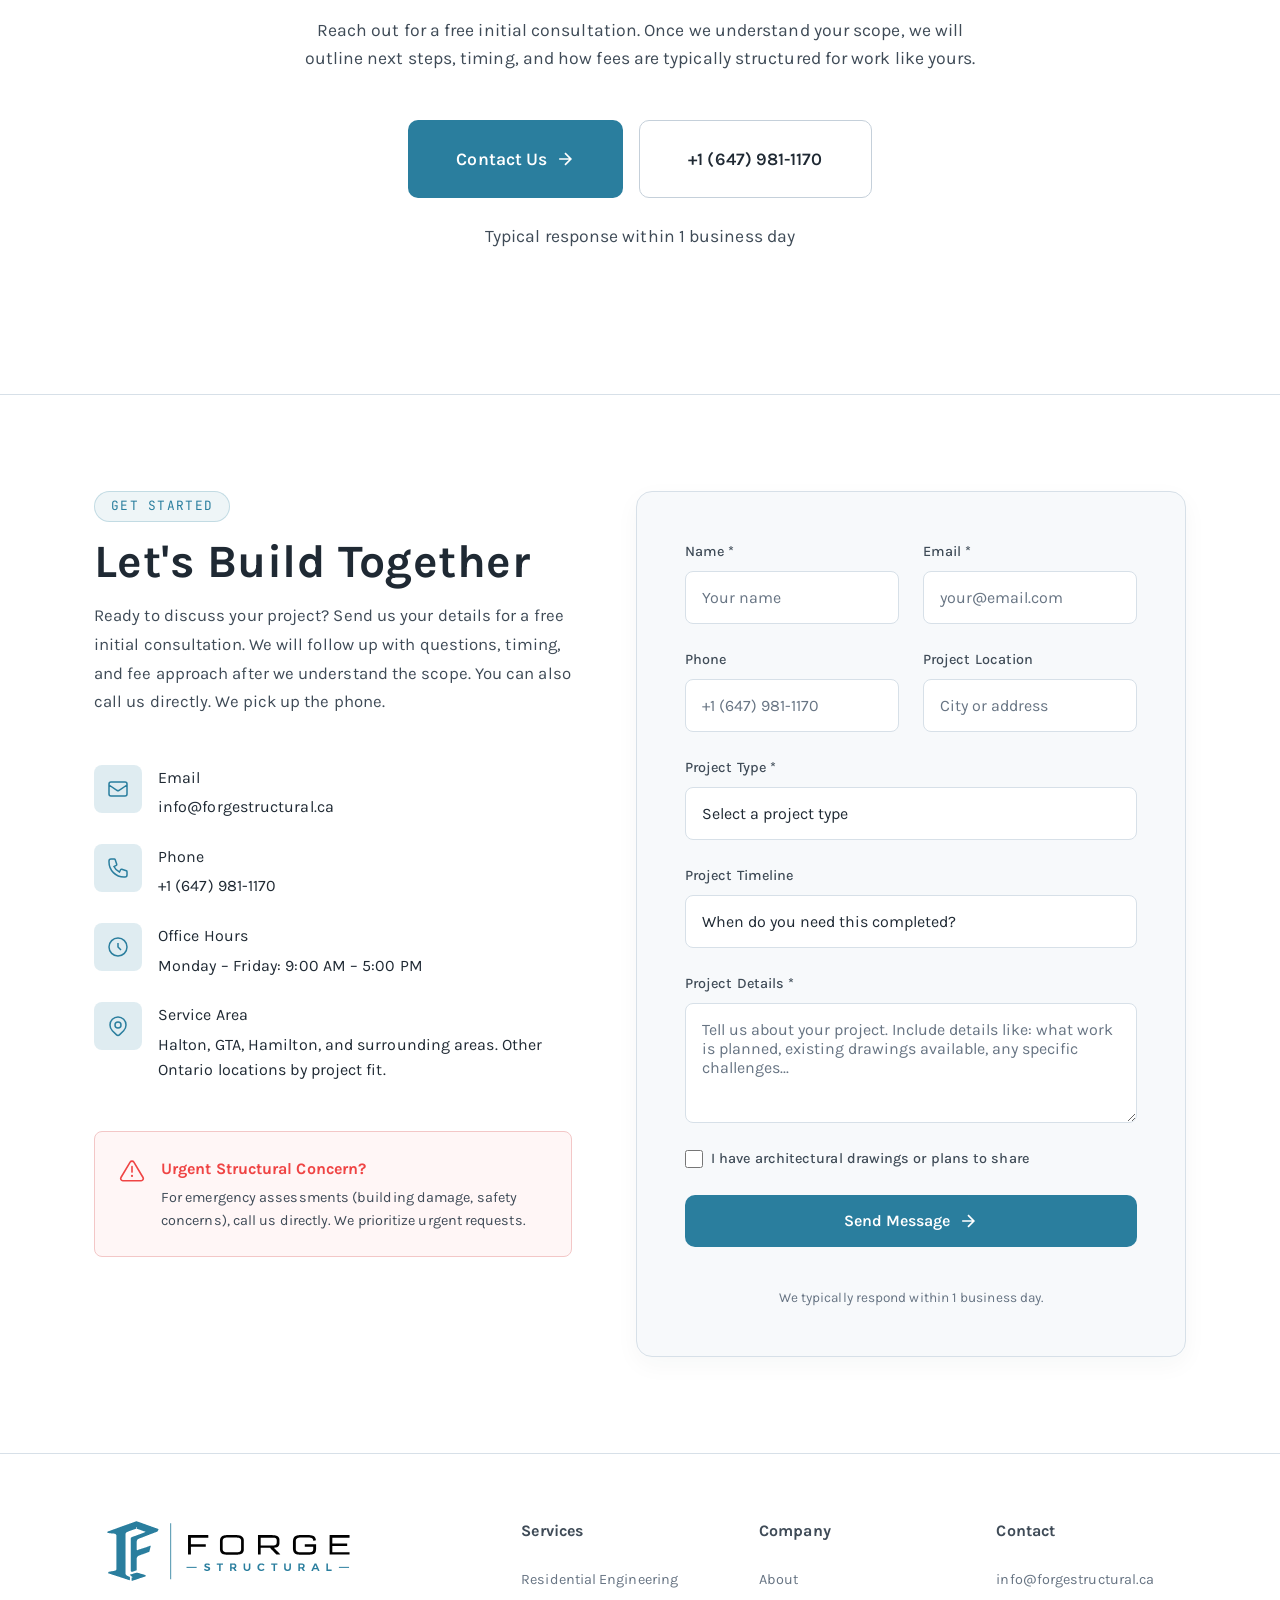
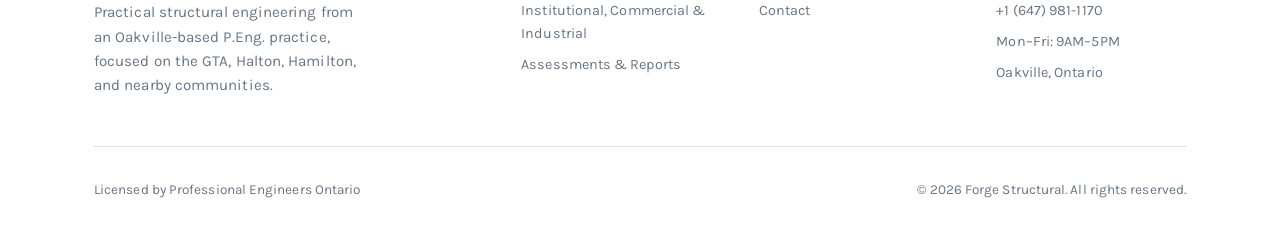
==== commit c52eeb59: "Configure Web3Forms contact form Co-authored-by: Cursor <cursoragent@cursor.com>" ====
--- a/index.html
+++ b/index.html
@@ -686,13 +686,13 @@
                 </div>
                 
                 <div class="contact-form-wrapper">
-                        <form class="contact-form" id="contact-form" action="https://formsubmit.co/info@forgestructural.ca" method="POST">
-                        <!-- FormSubmit configuration -->
-                        <input type="hidden" name="_subject" value="New Forge Structural Website Inquiry">
-                        <input type="hidden" name="_captcha" value="false">
-                        <input type="hidden" name="_template" value="table">
-                        <input type="hidden" name="_next" value="https://forgestructural.ca/thank-you.html">
-                        <input type="text" name="_honey" style="display:none" tabindex="-1" autocomplete="off">
+                        <form class="contact-form" id="contact-form" action="https://api.web3forms.com/submit" method="POST">
+                        <!-- Web3Forms: create a free access key at https://web3forms.com/ using info@forgestructural.ca, then paste it below -->
+                        <input type="hidden" name="access_key" value="ae571648-5bda-4943-83fe-399991e67e05">
+                        <input type="hidden" name="subject" value="New Forge Structural Website Inquiry">
+                        <input type="hidden" name="from_name" value="Forge Structural Website">
+                        <input type="hidden" name="redirect" value="https://forgestructural.ca/thank-you.html">
+                        <input type="checkbox" name="botcheck" style="display:none" tabindex="-1" autocomplete="off">
                         
                         <div class="form-row">
                             <div class="form-group">
